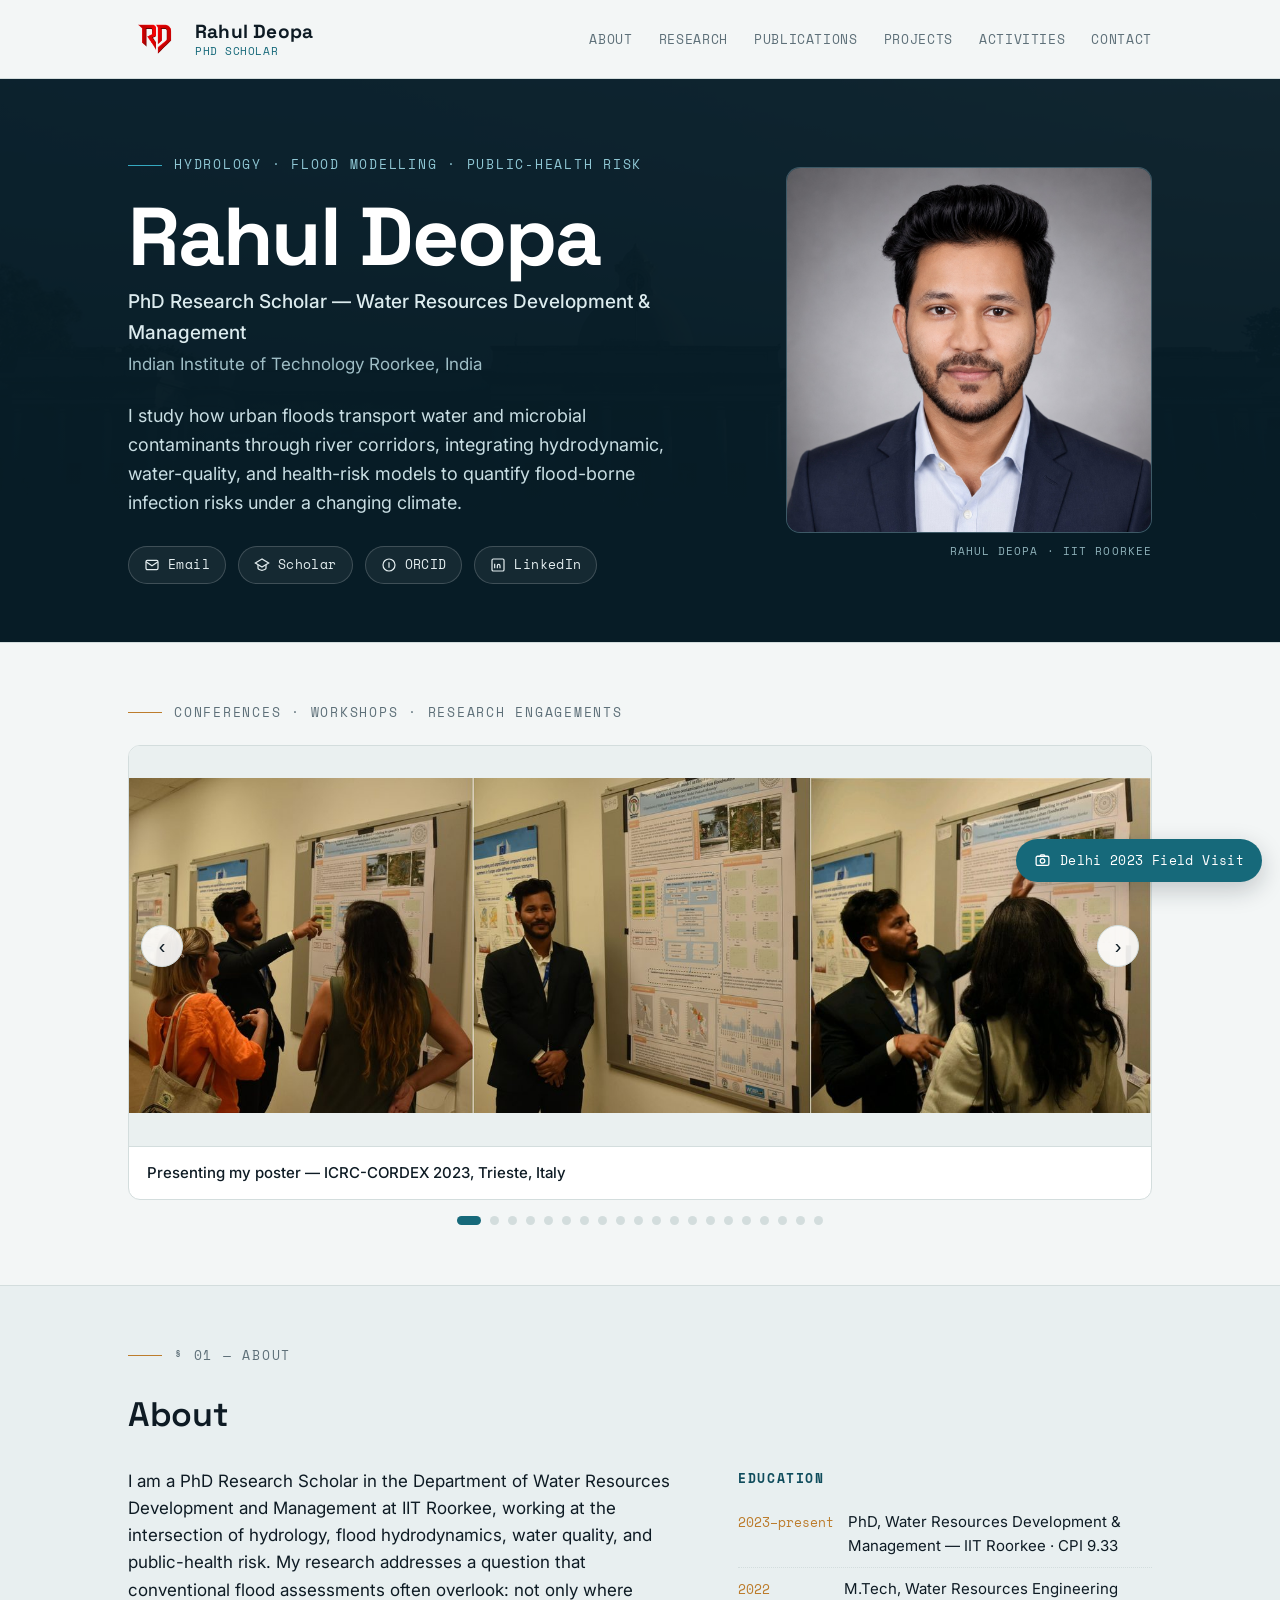
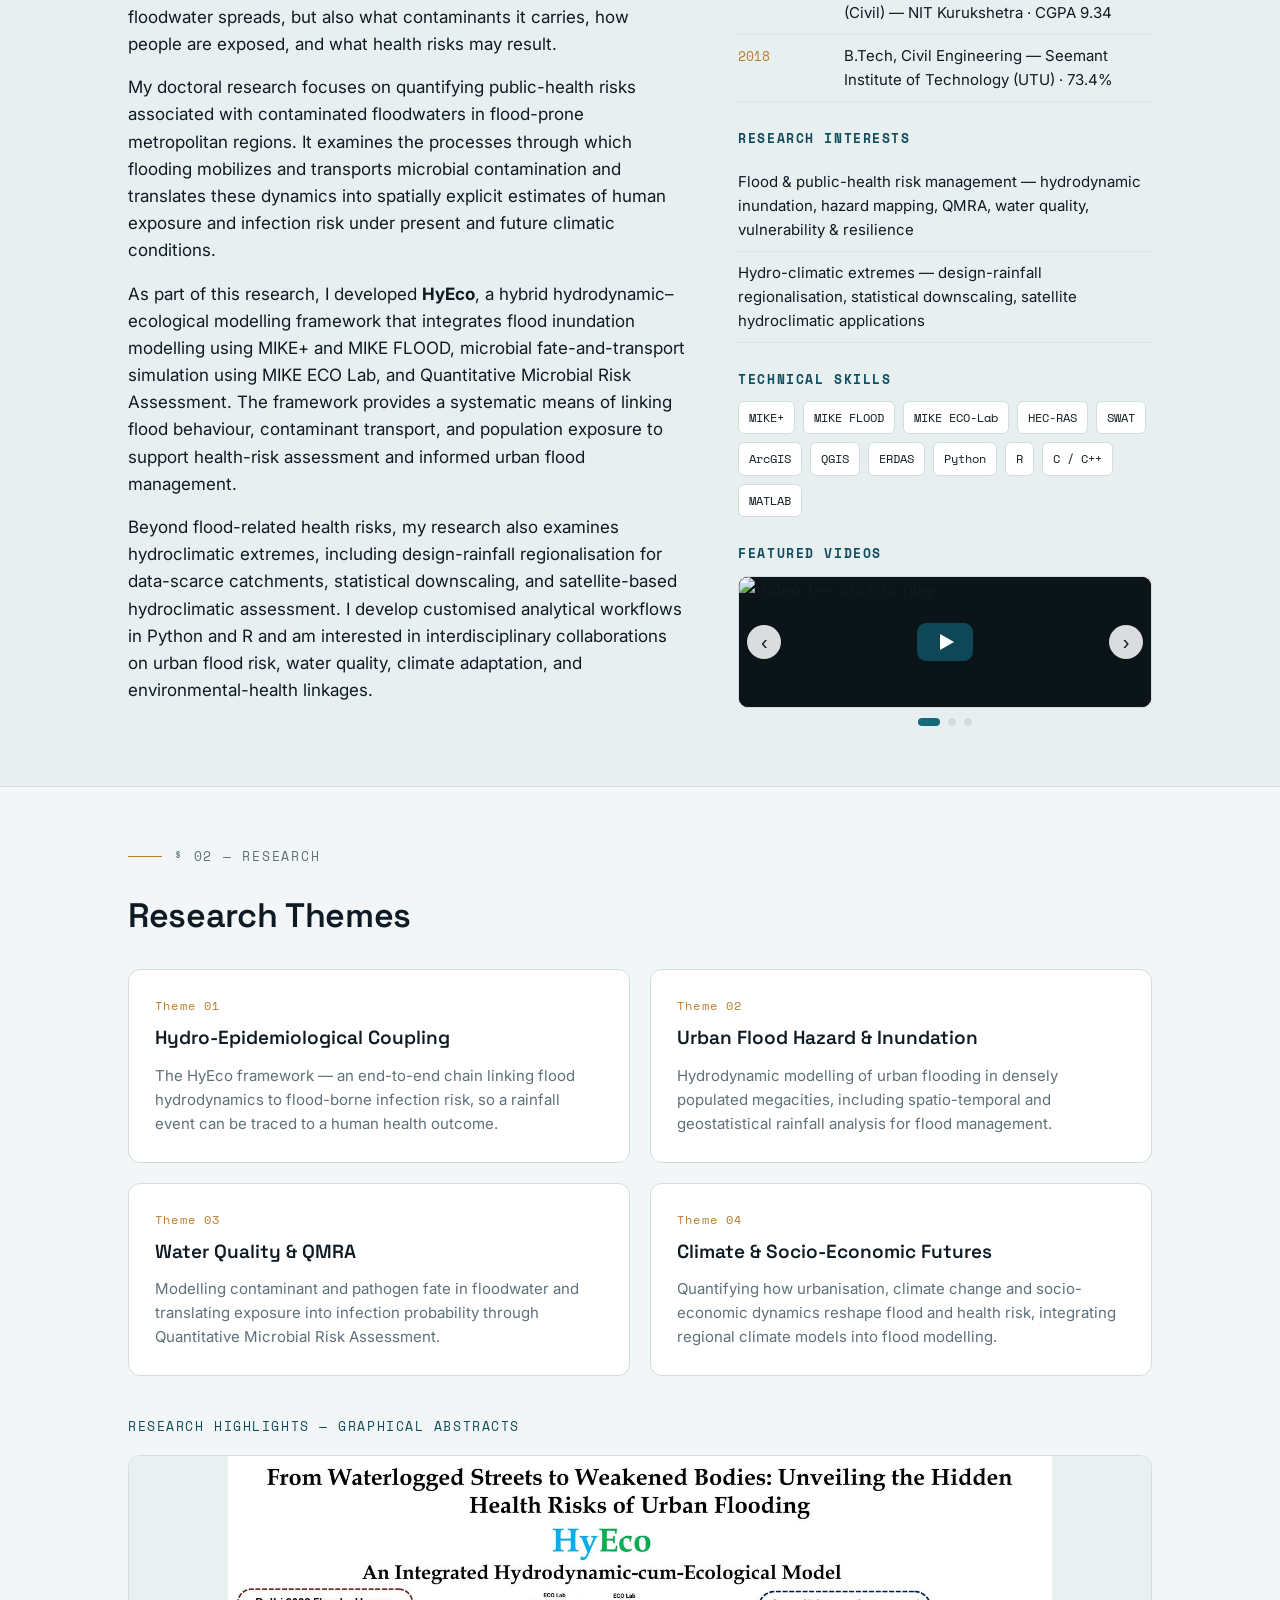
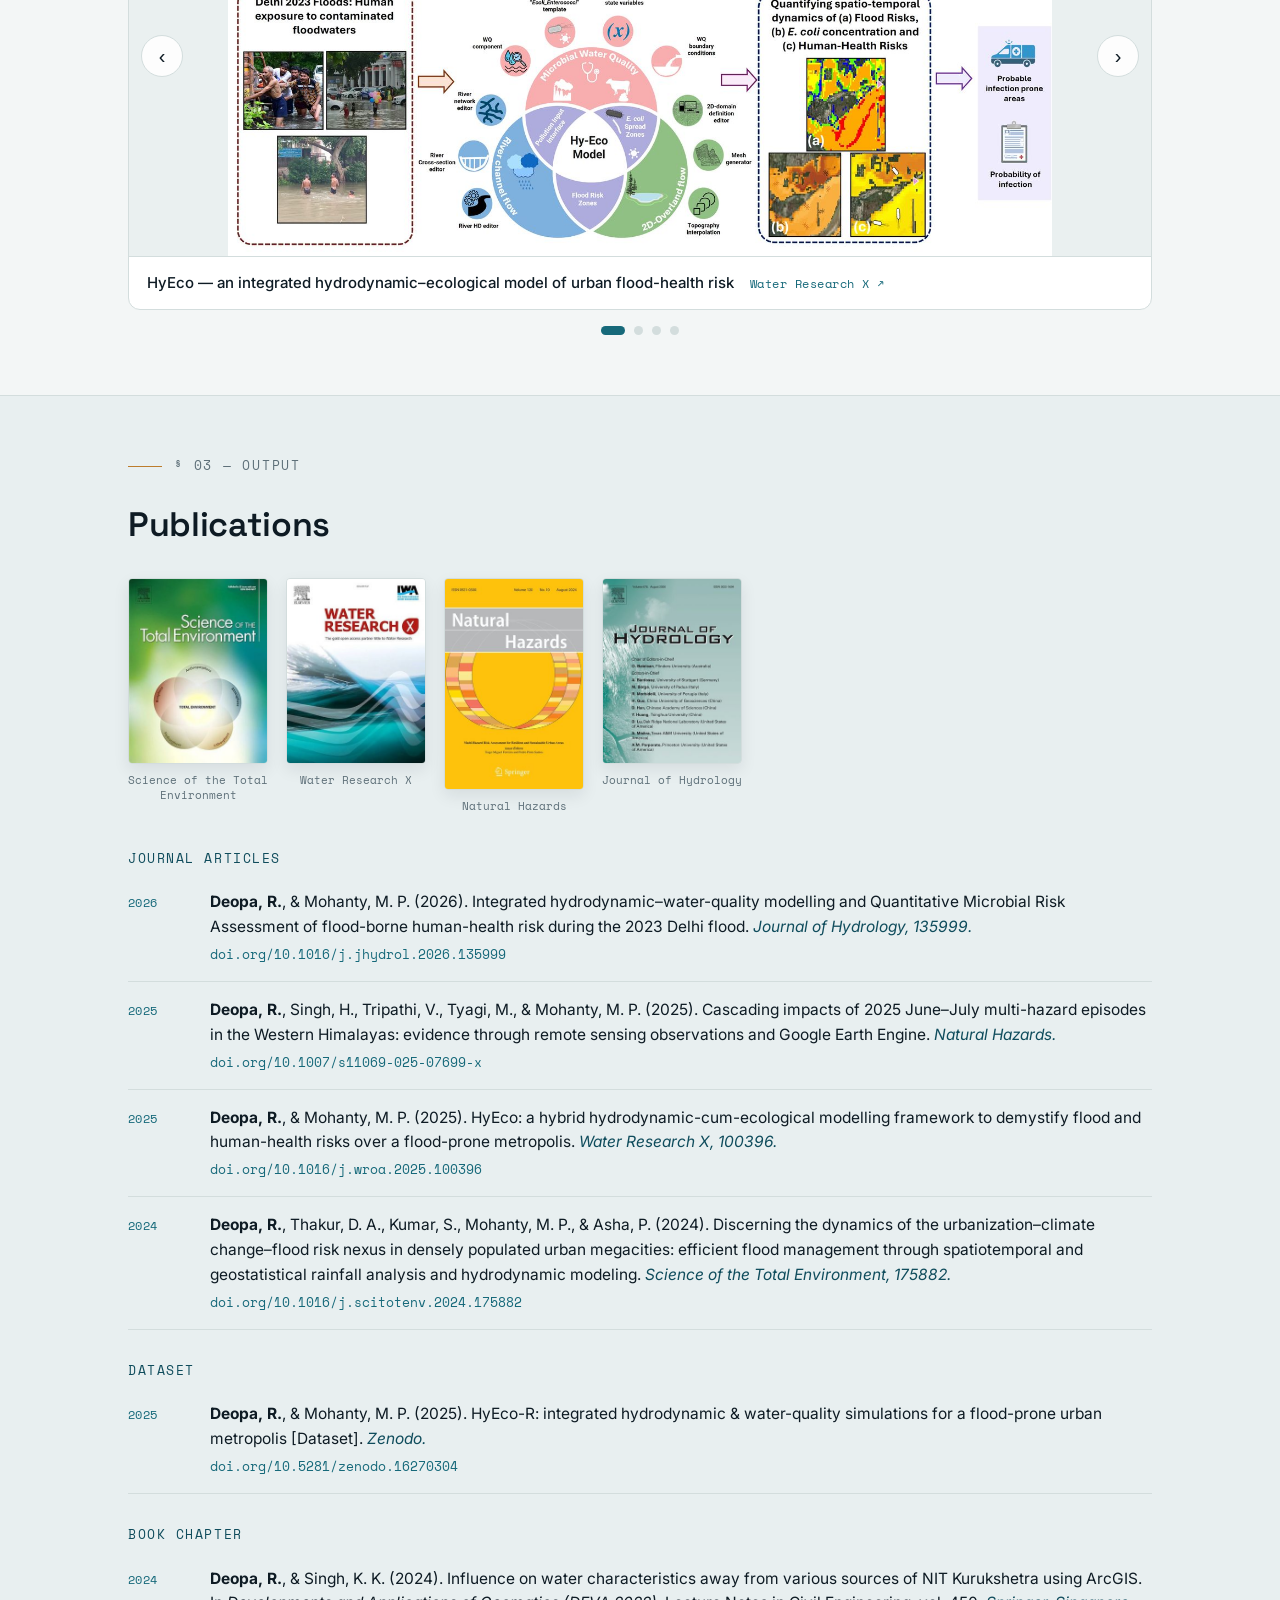
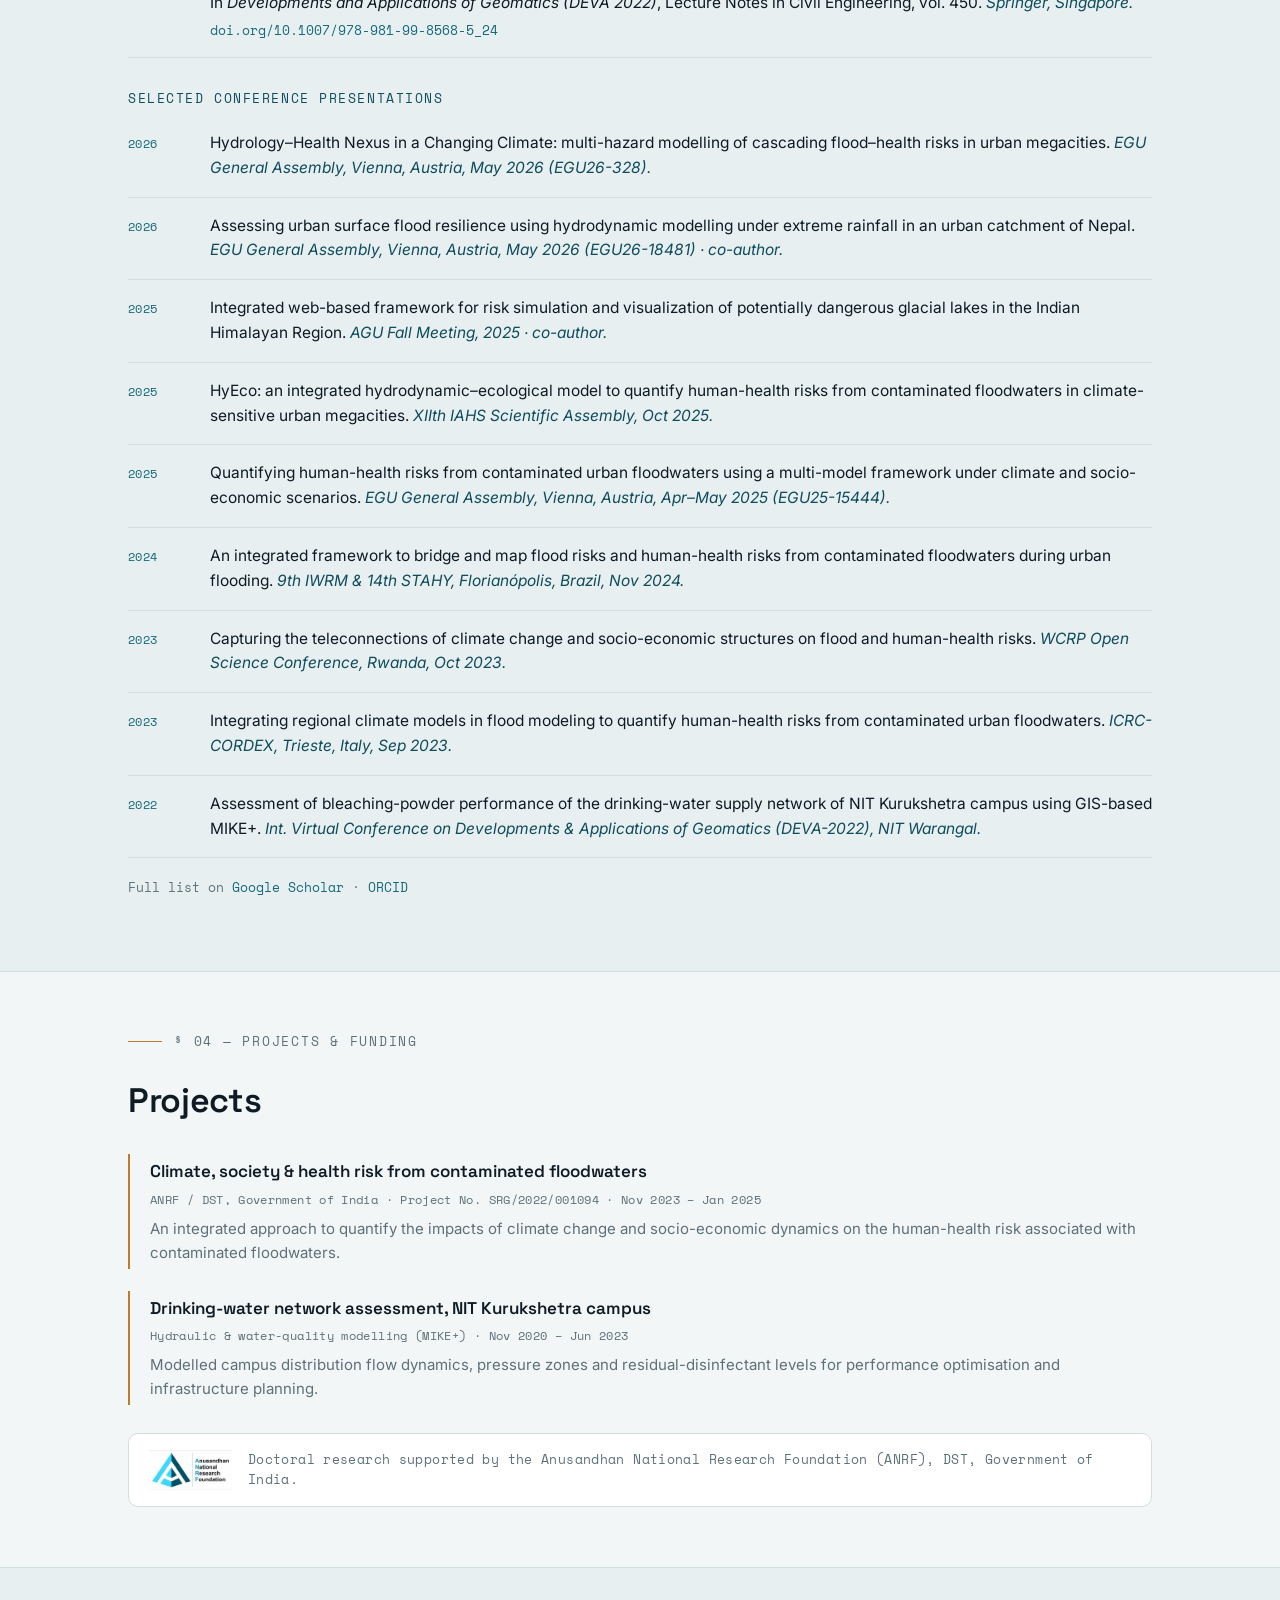
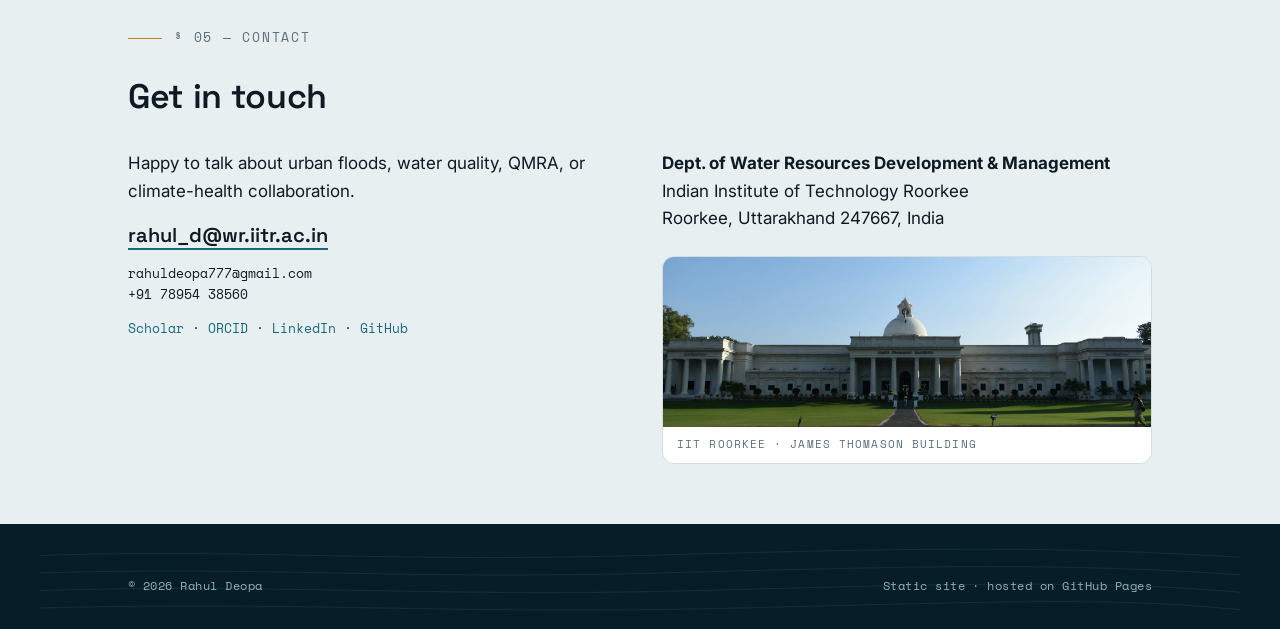
==== index.html @ f389e131 "Add files via upload" ====
<!DOCTYPE html>
<html lang="en">
<head>
<meta charset="UTF-8">
<meta name="viewport" content="width=device-width, initial-scale=1.0">
<title>Rahul Deopa — Hydrology &amp; Flood-Health Risk</title>
<meta name="description" content="Rahul Deopa — PhD Research Scholar, IIT Roorkee. Hydrodynamic flood modelling, water quality and public-health risk assessment for urban flood-prone regions.">
<link rel="icon" type="image/png" href="assets/logo.png">

<!-- ============================================================
   RAHUL DEOPA — personal academic website  (single page)
   To go live, free:  create a GitHub repo named  <username>.github.io
   upload this index.html + the /assets folder, wait ~1 min.
   Profile links (Scholar / ORCID / LinkedIn / GitHub) are filled in.
   ============================================================ -->

<link rel="preconnect" href="https://fonts.googleapis.com">
<link rel="preconnect" href="https://fonts.gstatic.com" crossorigin>
<link href="https://fonts.googleapis.com/css2?family=Space+Grotesk:wght@400;500;600;700&family=Inter:wght@400;500;600&family=Space+Mono:wght@400;700&display=swap" rel="stylesheet">

<link rel="stylesheet" href="styles.css">
<style>
  /* self-contained Featured Videos slider (no external file changes) */
  .vstage{position:relative;border:1px solid var(--line);border-radius:10px;overflow:hidden;background:#0b1418;}
  .vslide{display:none;} .vslide.active{display:block;}
  .vthumb{position:relative;display:block;width:100%;aspect-ratio:16/9;cursor:pointer;background:#0b1418;}
  .vthumb img{width:100%;height:100%;object-fit:cover;display:block;transition:transform .3s,opacity .3s;}
  .vthumb:hover img{transform:scale(1.04);opacity:.85;}
  .vplay{position:absolute;top:50%;left:50%;transform:translate(-50%,-50%);width:56px;height:38px;border-radius:9px;
    background:rgba(15,76,92,.92);display:flex;align-items:center;justify-content:center;pointer-events:none;transition:background .2s,transform .2s;}
  .vthumb:hover .vplay{background:var(--teal);transform:translate(-50%,-50%) scale(1.06);}
  .vplay::before{content:"";border-style:solid;border-width:8px 0 8px 14px;border-color:transparent transparent transparent #fff;margin-left:3px;}
  .vthumb iframe{position:absolute;inset:0;width:100%;height:100%;border:0;}
  .vnav{position:absolute;top:50%;transform:translateY(-50%);z-index:3;width:34px;height:34px;border-radius:50%;border:none;
    background:rgba(255,255,255,.85);color:var(--ink);font-size:20px;line-height:1;cursor:pointer;display:flex;align-items:center;justify-content:center;transition:background .2s;}
  .vnav:hover{background:#fff;}
  .vprev{left:8px;} .vnext{right:8px;}
  .vdots{display:flex;justify-content:center;gap:8px;margin-top:10px;}
  .vdots button{width:8px;height:8px;border-radius:50%;border:none;padding:0;cursor:pointer;background:var(--line);transition:background .2s,width .2s;}
  .vdots button.active{background:var(--teal);width:22px;border-radius:4px;}
  @media(min-width:821px){
    .about-side .video-block .vslider{flex:1 1 auto;display:flex;flex-direction:column;min-height:150px;}
    .about-side .video-block .vstage{flex:1 1 auto;}
    .about-side .video-block .vslide.active{height:100%;}
    .about-side .video-block .vthumb{height:100%;aspect-ratio:auto;}
  }
</style>
</head>
<body>
<a class="skip" href="#about">Skip to content</a>

<header>
  <nav class="nav">
    <a class="brand" href="index.html"><img src="assets/logo.png" alt="RD logo"><span class="brand-txt"><b>Rahul Deopa</b><em>PhD Scholar</em></span></a>
    <ul class="menu" id="menu">
      <li><a href="#about">About</a></li>
      <li><a href="#research">Research</a></li>
      <li><a href="#publications">Publications</a></li>
      <li><a href="#projects">Projects</a></li>
      <li><a href="activities.html">Activities</a></li>
      <li><a href="#contact">Contact</a></li>
    </ul>
    <button class="burger" id="burger" aria-label="Toggle menu" aria-expanded="false">MENU</button>
  </nav>
</header>

<!-- HERO -->
<div class="hero">
  <div class="hero-bg" aria-hidden="true"></div>
  <div class="wrap">
    <div class="hero-grid">
      <div>
        <p class="eyebrow">Hydrology · Flood Modelling · Public-Health Risk</p>
        <h1>Rahul Deopa</h1>
        <p class="role">PhD Research Scholar — Water Resources Development &amp; Management</p>
        <p class="affil">Indian Institute of Technology Roorkee, India</p>
        <p class="lede">I study how urban floods transport water and microbial contaminants through river corridors, integrating hydrodynamic, water-quality, and health-risk models to quantify flood-borne infection risks under a changing climate.</p>
        <div class="icons">
          <a href="mailto:rahul_d@wr.iitr.ac.in">
            <svg viewBox="0 0 24 24" fill="none" stroke="currentColor" stroke-width="1.8"><rect x="3" y="5" width="18" height="14" rx="2"/><path d="m3 7 9 6 9-6"/></svg>Email</a>
          <a href="https://scholar.google.com/citations?hl=en&amp;user=qx3Ynx4AAAAJ&amp;view_op=list_works&amp;sortby=pubdate">
            <svg viewBox="0 0 24 24" fill="none" stroke="currentColor" stroke-width="1.8"><path d="M12 3 2 9l10 6 10-6-10-6Z"/><path d="M6 12v5c0 1 3 3 6 3s6-2 6-3v-5"/></svg>Scholar</a>
          <a href="https://orcid.org/0009-0009-0060-3227">
            <svg viewBox="0 0 24 24" fill="none" stroke="currentColor" stroke-width="1.8"><circle cx="12" cy="12" r="9"/><path d="M12 8v8M9 8h.01"/></svg>ORCID</a>
          <a href="https://www.linkedin.com/in/rahuldeopaiitr/">
            <svg viewBox="0 0 24 24" fill="none" stroke="currentColor" stroke-width="1.8"><rect x="3" y="3" width="18" height="18" rx="2"/><path d="M7 10v7M7 7v.01M11 17v-4a2 2 0 0 1 4 0v4M15 17v-4"/></svg>LinkedIn</a>
        </div>
      </div>
      <div class="portrait">
        <img class="photo" src="assets/headshot.jpg" alt="Rahul Deopa">
        <p class="cap">Rahul Deopa · IIT Roorkee</p>
      </div>
    </div>
  </div>
</div>

<!-- CONFERENCES & EVENTS BAND -->
<section id="events-band">
  <div class="wrap">
    <p class="eyebrow">Conferences · Workshops · Research Engagements</p>
    <div class="slider-wrap js-slider" data-shuffle="true">
      <div class="slider">
        <div class="slider-track">
          <div class="slide"><div class="stage"><img src="assets/conferences/conf-01.jpg" alt="RASTER 2023 — Satellite Technologies for Hydro-climatological Extremes, IIT Roorkee"></div><div class="cap"><span class="t">RASTER 2023 — Satellite Technologies for Hydro-climatological Extremes, IIT Roorkee</span></div></div>
          <div class="slide"><div class="stage"><img src="assets/conferences/conf-02.jpg" alt="RASTER 2023 — ISRO-sponsored capacity-building program, IIT Roorkee (Sep 2023)"></div><div class="cap"><span class="t">RASTER 2023 — ISRO-sponsored capacity-building program, IIT Roorkee (Sep 2023)</span></div></div>
          <div class="slide"><div class="stage"><img src="assets/conferences/conf-03.jpg" alt="ICRC-CORDEX 2023 — Abdus Salam ICTP, Trieste, Italy"></div><div class="cap"><span class="t">ICRC-CORDEX 2023 — Abdus Salam ICTP, Trieste, Italy</span></div></div>
          <div class="slide"><div class="stage"><img src="assets/conferences/conf-04.jpg" alt="Presenting my poster — ICRC-CORDEX 2023, Trieste, Italy"></div><div class="cap"><span class="t">Presenting my poster — ICRC-CORDEX 2023, Trieste, Italy</span></div></div>
          <div class="slide"><div class="stage"><img src="assets/conferences/conf-05.jpg" alt="Poster presentation — ICRC-CORDEX 2023, Trieste, Italy"></div><div class="cap"><span class="t">Poster presentation — ICRC-CORDEX 2023, Trieste, Italy</span></div></div>
          <div class="slide"><div class="stage"><img src="assets/conferences/conf-06.jpg" alt="Urban Flood Modelling in a Changing Climate — BITS Pilani, Hyderabad (2024)"></div><div class="cap"><span class="t">Urban Flood Modelling in a Changing Climate — BITS Pilani, Hyderabad (2024)</span></div></div>
          <div class="slide"><div class="stage"><img src="assets/conferences/conf-07.jpg" alt="Course cohort — Urban Flood Modelling in a Changing Climate, BITS Hyderabad (2024)"></div><div class="cap"><span class="t">Course cohort — Urban Flood Modelling in a Changing Climate, BITS Hyderabad (2024)</span></div></div>
          <div class="slide"><div class="stage"><img src="assets/conferences/conf-11.jpg" alt="Presenting my research — Urban Flood Modelling course, BITS Hyderabad (2024)"></div><div class="cap"><span class="t">Presenting my research — Urban Flood Modelling course, BITS Hyderabad (2024)</span></div></div>
          <div class="slide"><div class="stage"><img src="assets/conferences/conf-08.jpg" alt="Research discussion with Prof. Nigel Wright"></div><div class="cap"><span class="t">Research discussion with Prof. Nigel Wright</span></div></div>
          <div class="slide"><div class="stage"><img src="assets/conferences/conf-09.jpg" alt="Research discussion with Prof. Bruno Merz"></div><div class="cap"><span class="t">Research discussion with Prof. Bruno Merz</span></div></div>
          <div class="slide"><div class="stage"><img src="assets/conferences/conf-10.jpg" alt="Research discussion with Prof. Venkatesh Merwade"></div><div class="cap"><span class="t">Research discussion with Prof. Venkatesh Merwade</span></div></div>
          <div class="slide"><div class="stage"><img src="assets/conferences/conf-12.jpg" alt="Best Paper Award — Young Leaders Conclave 2024, NIDM, New Delhi"></div><div class="cap"><span class="t">Best Paper Award — Young Leaders Conclave 2024, NIDM, New Delhi</span></div></div>
          <div class="slide"><div class="stage"><img src="assets/conferences/conf-13.jpg" alt="Young Leaders Conclave 2024 — NIDM, New Delhi"></div><div class="cap"><span class="t">Young Leaders Conclave 2024 — NIDM, New Delhi</span></div></div>
          <div class="slide"><div class="stage"><img src="assets/conferences/conf-14.jpg" alt="Conducting the Flood Risk Analysis training for L&amp;T engineers, Chennai (2025)"></div><div class="cap"><span class="t">Conducting the Flood Risk Analysis training for L&amp;T engineers, Chennai (2025)</span></div></div>
          <div class="slide"><div class="stage"><img src="assets/conferences/conf-15.jpg" alt="Flood Risk Analysis training for L&amp;T engineers, Chennai (2025)"></div><div class="cap"><span class="t">Flood Risk Analysis training for L&amp;T engineers, Chennai (2025)</span></div></div>
          <div class="slide"><div class="stage"><img src="assets/conferences/conf-16.jpg" alt="IAHS 2025 — XIIth Scientific Assembly of the IAHS, IIT Roorkee"></div><div class="cap"><span class="t">IAHS 2025 — XIIth Scientific Assembly of the IAHS, IIT Roorkee</span></div></div>
          <div class="slide"><div class="stage"><img src="assets/conferences/conf-17.jpg" alt="Presenting HyEco at IAHS 2025 — IIT Roorkee"></div><div class="cap"><span class="t">Presenting HyEco at IAHS 2025 — IIT Roorkee</span></div></div>
          <div class="slide"><div class="stage"><img src="assets/conferences/conf-18.jpg" alt="International Conference on Future of Water Resources (ICFWR) 2024 — IIT Roorkee"></div><div class="cap"><span class="t">International Conference on Future of Water Resources (ICFWR) 2024 — IIT Roorkee</span></div></div>
          <div class="slide"><div class="stage"><img src="assets/conferences/conf-19.jpg" alt="Presenting at the EGU General Assembly 2026, Vienna, Austria"></div><div class="cap"><span class="t">Presenting at the EGU General Assembly 2026, Vienna, Austria</span></div></div>
          <div class="slide"><div class="stage"><img src="assets/conferences/conf-20.jpg" alt="EGU General Assembly 2026, Vienna, Austria"></div><div class="cap"><span class="t">EGU General Assembly 2026, Vienna, Austria</span></div></div>
        </div>
        <button class="slider-btn prev" type="button" aria-label="Previous">&lsaquo;</button>
        <button class="slider-btn next" type="button" aria-label="Next">&rsaquo;</button>
      </div>
      <div class="slider-dots"></div>
    </div>
  </div>
</section>

<!-- ABOUT -->
<section id="about">
  <div class="wrap">
    <p class="eyebrow">§ 01 — About</p>
    <h2>About</h2>
    <div class="about-grid">
      <div class="bio">
        <p>I am a PhD Research Scholar in the Department of Water Resources Development and Management at IIT Roorkee, working at the intersection of hydrology, flood hydrodynamics, water quality, and public-health risk. My research addresses a question that conventional flood assessments often overlook: not only where floodwater spreads, but also what contaminants it carries, how people are exposed, and what health risks may result.</p>
        <p>My doctoral research focuses on quantifying public-health risks associated with contaminated floodwaters in flood-prone metropolitan regions. It examines the processes through which flooding mobilizes and transports microbial contamination and translates these dynamics into spatially explicit estimates of human exposure and infection risk under present and future climatic conditions.</p>
        <p>As part of this research, I developed <b>HyEco</b>, a hybrid hydrodynamic–ecological modelling framework that integrates flood inundation modelling using MIKE+ and MIKE FLOOD, microbial fate-and-transport simulation using MIKE ECO Lab, and Quantitative Microbial Risk Assessment. The framework provides a systematic means of linking flood behaviour, contaminant transport, and population exposure to support health-risk assessment and informed urban flood management.</p>
        <p>Beyond flood-related health risks, my research also examines hydroclimatic extremes, including design-rainfall regionalisation for data-scarce catchments, statistical downscaling, and satellite-based hydroclimatic assessment. I develop customised analytical workflows in Python and R and am interested in interdisciplinary collaborations on urban flood risk, water quality, climate adaptation, and environmental-health linkages.</p>
      </div>
      <div class="about-side">
        <div class="cv-block">
          <h3>Education</h3>
          <div class="cv-item"><span class="yr">2023–present</span><span class="txt">PhD, Water Resources Development &amp; Management — IIT Roorkee · CPI 9.33</span></div>
          <div class="cv-item"><span class="yr">2022</span><span class="txt">M.Tech, Water Resources Engineering (Civil) — NIT Kurukshetra · CGPA 9.34</span></div>
          <div class="cv-item"><span class="yr">2018</span><span class="txt">B.Tech, Civil Engineering — Seemant Institute of Technology (UTU) · 73.4%</span></div>
        </div>
        <div class="cv-block">
          <h3>Research Interests</h3>
          <div class="cv-item"><span class="txt">Flood &amp; public-health risk management — hydrodynamic inundation, hazard mapping, QMRA, water quality, vulnerability &amp; resilience</span></div>
          <div class="cv-item"><span class="txt">Hydro-climatic extremes — design-rainfall regionalisation, statistical downscaling, satellite hydroclimatic applications</span></div>
        </div>
        <div class="cv-block">
          <h3>Technical Skills</h3>
          <div class="chips">
            <span class="chip">MIKE+</span><span class="chip">MIKE FLOOD</span><span class="chip">MIKE ECO-Lab</span>
            <span class="chip">HEC-RAS</span><span class="chip">SWAT</span>
            <span class="chip">ArcGIS</span><span class="chip">QGIS</span><span class="chip">ERDAS</span>
            <span class="chip">Python</span><span class="chip">R</span><span class="chip">C / C++</span><span class="chip">MATLAB</span>
          </div>
        </div>
        <div class="cv-block video-block">
          <h3>Featured Videos</h3>
          <div class="vslider" id="vslider">
            <div class="vstage">
              <div class="vslide active">
                <div class="vthumb" data-yt="cbdw5EonqSY" role="button" tabindex="0" aria-label="Play video 1">
                  <img src="https://img.youtube.com/vi/VHzYLvSYR7k/hqdefault.jpg" alt="Video 1 — click to play" loading="lazy">
                  <span class="vplay" aria-hidden="true"></span>
                </div>
              </div>
              <div class="vslide">
                <div class="vthumb" data-yt="VHzYLvSYR7k" role="button" tabindex="0" aria-label="Play video 2">
                  <img src="https://img.youtube.com/vi/rl81pl-aP-c/hqdefault.jpg" alt="Video 2 — click to play" loading="lazy">
                  <span class="vplay" aria-hidden="true"></span>
                </div>
              </div>
              <div class="vslide">
                <div class="vthumb" data-yt="VDSBDopjhhM" role="button" tabindex="0" aria-label="Play video 3">
                  <img src="https://img.youtube.com/vi/VDSBDopjhhM/hqdefault.jpg" alt="Video 3 — click to play" loading="lazy">
                  <span class="vplay" aria-hidden="true"></span>
                </div>
              </div>
              <button class="vnav vprev" type="button" aria-label="Previous video">&lsaquo;</button>
              <button class="vnav vnext" type="button" aria-label="Next video">&rsaquo;</button>
            </div>
            <div class="vdots"></div>
          </div>
        </div>
      </div>
    </div>
  </div>
</section>

<!-- RESEARCH -->
<section id="research">
  <div class="wrap">
    <p class="eyebrow">§ 02 — Research</p>
    <h2>Research Themes</h2>
    <div class="themes">
      <div class="theme"><div class="no">Theme 01</div><h3>Hydro-Epidemiological Coupling</h3><p>The HyEco framework — an end-to-end chain linking flood hydrodynamics to flood-borne infection risk, so a rainfall event can be traced to a human health outcome.</p></div>
      <div class="theme"><div class="no">Theme 02</div><h3>Urban Flood Hazard &amp; Inundation</h3><p>Hydrodynamic modelling of urban flooding in densely populated megacities, including spatio-temporal and geostatistical rainfall analysis for flood management.</p></div>
      <div class="theme"><div class="no">Theme 03</div><h3>Water Quality &amp; QMRA</h3><p>Modelling contaminant and pathogen fate in floodwater and translating exposure into infection probability through Quantitative Microbial Risk Assessment.</p></div>
      <div class="theme"><div class="no">Theme 04</div><h3>Climate &amp; Socio-Economic Futures</h3><p>Quantifying how urbanisation, climate change and socio-economic dynamics reshape flood and health risk, integrating regional climate models into flood modelling.</p></div>
    </div>

    <div class="highlights">
      <p class="subhead">Research Highlights — graphical abstracts</p>
      <div class="slider" id="slider" role="group" aria-roledescription="carousel" aria-label="Research highlights — graphical abstracts">
        <div class="slider-track" id="sliderTrack">
          <div class="slide">
            <a class="slide-inner" href="https://doi.org/10.1016/j.wroa.2025.100396" target="_blank" rel="noopener">
              <div class="stage"><img src="assets/abs_wrx.jpg" alt="HyEco graphical abstract — From Waterlogged Streets to Weakened Bodies"></div>
              <div class="cap"><span class="t">HyEco — an integrated hydrodynamic–ecological model of urban flood-health risk</span><span class="v">Water Research X ↗</span></div>
            </a>
          </div>
          <div class="slide">
            <a class="slide-inner" href="https://doi.org/10.1016/j.scitotenv.2024.175882" target="_blank" rel="noopener">
              <div class="stage"><img src="assets/abs_stoten.jpg" alt="Science of the Total Environment graphical abstract — urbanization and rainfall extremes escalating flood risk"></div>
              <div class="cap"><span class="t">How urbanisation and rainfall extremes escalate flood risk in Delhi</span><span class="v">Science of the Total Environment ↗</span></div>
            </a>
          </div>
          <div class="slide">
            <a class="slide-inner" href="https://doi.org/10.1007/s11069-025-07699-x" target="_blank" rel="noopener">
              <div class="stage"><img src="assets/abs_nh.jpg" alt="Natural Hazards graphical abstract — 2025 Western Himalaya multi-hazard episodes"></div>
              <div class="cap"><span class="t">Cascading 2025 multi-hazard episodes in the Western Himalayas</span><span class="v">Natural Hazards ↗</span></div>
            </a>
          </div>
          <div class="slide">
            <a class="slide-inner" href="https://doi.org/10.1016/j.jhydrol.2026.135999" target="_blank" rel="noopener">
              <div class="stage"><img src="assets/abs_joh.jpg" alt="Journal of Hydrology graphical abstract — hydrodynamic water-quality model with QMRA"></div>
              <div class="cap"><span class="t">Hydrodynamic–water-quality modelling &amp; QMRA of flood-borne health risk</span><span class="v">Journal of Hydrology ↗</span></div>
            </a>
          </div>
        </div>
        <button class="slider-btn prev" id="sliderPrev" aria-label="Previous highlight" type="button">‹</button>
        <button class="slider-btn next" id="sliderNext" aria-label="Next highlight" type="button">›</button>
      </div>
      <div class="slider-dots" id="sliderDots" role="tablist" aria-label="Choose highlight"></div>
    </div>
  </div>
</section>

<!-- PUBLICATIONS -->
<section id="publications">
  <div class="wrap">
    <p class="eyebrow">§ 03 — Output</p>
    <h2>Publications</h2>

    <div class="covers">
      <figure>
        <a href="https://doi.org/10.1016/j.scitotenv.2024.175882" target="_blank" rel="noopener" title="Open the paper in Science of the Total Environment">
          <img src="assets/cover_stoten.jpg" alt="Science of the Total Environment — open paper"></a>
        <figcaption>Science of the Total Environment</figcaption>
      </figure>
      <figure>
        <a href="https://doi.org/10.1016/j.wroa.2025.100396" target="_blank" rel="noopener" title="Open the HyEco paper in Water Research X">
          <img src="assets/cover_wrx.jpg" alt="Water Research X — open paper"></a>
        <figcaption>Water Research X</figcaption>
      </figure>
      <figure>
        <a href="https://doi.org/10.1007/s11069-025-07699-x" target="_blank" rel="noopener" title="Open the paper in Natural Hazards">
          <img src="assets/cover_nh.jpg" alt="Natural Hazards — open paper"></a>
        <figcaption>Natural Hazards</figcaption>
      </figure>
      <figure>
        <a href="https://doi.org/10.1016/j.jhydrol.2026.135999" target="_blank" rel="noopener" title="Open the paper in Journal of Hydrology">
          <img src="assets/cover_jhy.jpg" alt="Journal of Hydrology — open paper"></a>
        <figcaption>Journal of Hydrology</figcaption>
      </figure>
    </div>

    <p class="subhead">Journal Articles</p>
    <div class="pub">
      <div class="tag">2026</div>
      <div class="body">
        <b>Deopa, R.</b>, &amp; Mohanty, M. P. (2026). Integrated hydrodynamic–water-quality modelling and Quantitative Microbial Risk Assessment of flood-borne human-health risk during the 2023 Delhi flood.
        <span class="venue">Journal of Hydrology, 135999.</span>
        <div class="links"><a href="https://doi.org/10.1016/j.jhydrol.2026.135999">doi.org/10.1016/j.jhydrol.2026.135999</a></div>
      </div>
    </div>
    <div class="pub">
      <div class="tag">2025</div>
      <div class="body">
        <b>Deopa, R.</b>, Singh, H., Tripathi, V., Tyagi, M., &amp; Mohanty, M. P. (2025). Cascading impacts of 2025 June–July multi-hazard episodes in the Western Himalayas: evidence through remote sensing observations and Google Earth Engine.
        <span class="venue">Natural Hazards.</span>
        <div class="links"><a href="https://doi.org/10.1007/s11069-025-07699-x">doi.org/10.1007/s11069-025-07699-x</a></div>
      </div>
    </div>
    <div class="pub">
      <div class="tag">2025</div>
      <div class="body">
        <b>Deopa, R.</b>, &amp; Mohanty, M. P. (2025). HyEco: a hybrid hydrodynamic-cum-ecological modelling framework to demystify flood and human-health risks over a flood-prone metropolis.
        <span class="venue">Water Research X, 100396.</span>
        <div class="links"><a href="https://doi.org/10.1016/j.wroa.2025.100396">doi.org/10.1016/j.wroa.2025.100396</a></div>
      </div>
    </div>
    <div class="pub">
      <div class="tag">2024</div>
      <div class="body">
        <b>Deopa, R.</b>, Thakur, D. A., Kumar, S., Mohanty, M. P., &amp; Asha, P. (2024). Discerning the dynamics of the urbanization–climate change–flood risk nexus in densely populated urban megacities: efficient flood management through spatiotemporal and geostatistical rainfall analysis and hydrodynamic modeling.
        <span class="venue">Science of the Total Environment, 175882.</span>
        <div class="links"><a href="https://doi.org/10.1016/j.scitotenv.2024.175882">doi.org/10.1016/j.scitotenv.2024.175882</a></div>
      </div>
    </div>
    <p class="subhead">Dataset</p>
    <div class="pub">
      <div class="tag">2025</div>
      <div class="body">
        <b>Deopa, R.</b>, &amp; Mohanty, M. P. (2025). HyEco-R: integrated hydrodynamic &amp; water-quality simulations for a flood-prone urban metropolis [Dataset].
        <span class="venue">Zenodo.</span>
        <div class="links"><a href="https://doi.org/10.5281/zenodo.16270304">doi.org/10.5281/zenodo.16270304</a></div>
      </div>
    </div>

    <p class="subhead">Book Chapter</p>
    <div class="pub">
      <div class="tag">2024</div>
      <div class="body">
        <b>Deopa, R.</b>, &amp; Singh, K. K. (2024). Influence on water characteristics away from various sources of NIT Kurukshetra using ArcGIS. In <i>Developments and Applications of Geomatics (DEVA 2022)</i>, Lecture Notes in Civil Engineering, vol. 450.
        <span class="venue">Springer, Singapore.</span>
        <div class="links"><a href="https://doi.org/10.1007/978-981-99-8568-5_24">doi.org/10.1007/978-981-99-8568-5_24</a></div>
      </div>
    </div>

    <p class="subhead">Selected Conference Presentations</p>
    <div class="pub"><div class="tag">2026</div><div class="body">Hydrology–Health Nexus in a Changing Climate: multi-hazard modelling of cascading flood–health risks in urban megacities. <span class="venue">EGU General Assembly, Vienna, Austria, May 2026 (EGU26-328).</span></div></div>
    <div class="pub"><div class="tag">2026</div><div class="body">Assessing urban surface flood resilience using hydrodynamic modelling under extreme rainfall in an urban catchment of Nepal. <span class="venue">EGU General Assembly, Vienna, Austria, May 2026 (EGU26-18481) · co-author.</span></div></div>
    <div class="pub"><div class="tag">2025</div><div class="body">Integrated web-based framework for risk simulation and visualization of potentially dangerous glacial lakes in the Indian Himalayan Region. <span class="venue">AGU Fall Meeting, 2025 · co-author.</span></div></div>
    <div class="pub"><div class="tag">2025</div><div class="body">HyEco: an integrated hydrodynamic–ecological model to quantify human-health risks from contaminated floodwaters in climate-sensitive urban megacities. <span class="venue">XIIth IAHS Scientific Assembly, Oct 2025.</span></div></div>
    <div class="pub"><div class="tag">2025</div><div class="body">Quantifying human-health risks from contaminated urban floodwaters using a multi-model framework under climate and socio-economic scenarios. <span class="venue">EGU General Assembly, Vienna, Austria, Apr–May 2025 (EGU25-15444).</span></div></div>
    <div class="pub"><div class="tag">2024</div><div class="body">An integrated framework to bridge and map flood risks and human-health risks from contaminated floodwaters during urban flooding. <span class="venue">9th IWRM &amp; 14th STAHY, Florianópolis, Brazil, Nov 2024.</span></div></div>
    <div class="pub"><div class="tag">2023</div><div class="body">Capturing the teleconnections of climate change and socio-economic structures on flood and human-health risks. <span class="venue">WCRP Open Science Conference, Rwanda, Oct 2023.</span></div></div>
    <div class="pub"><div class="tag">2023</div><div class="body">Integrating regional climate models in flood modeling to quantify human-health risks from contaminated urban floodwaters. <span class="venue">ICRC-CORDEX, Trieste, Italy, Sep 2023.</span></div></div>

    <div class="pub"><div class="tag">2022</div><div class="body">Assessment of bleaching-powder performance of the drinking-water supply network of NIT Kurukshetra campus using GIS-based MIKE+. <span class="venue">Int. Virtual Conference on Developments &amp; Applications of Geomatics (DEVA-2022), NIT Warangal.</span></div></div>

    <p style="margin-top:20px;font-family:var(--mono);font-size:12.5px;color:var(--slate);">
      Full list on <a href="https://scholar.google.com/citations?hl=en&amp;user=qx3Ynx4AAAAJ&amp;view_op=list_works&amp;sortby=pubdate">Google Scholar</a> · <a href="https://orcid.org/0009-0009-0060-3227">ORCID</a>
    </p>
  </div>
</section>

<!-- PROJECTS -->
<section id="projects">
  <div class="wrap">
    <p class="eyebrow">§ 04 — Projects &amp; Funding</p>
    <h2>Projects</h2>

    <div class="proj">
      <h3>Climate, society &amp; health risk from contaminated floodwaters</h3>
      <p class="meta">ANRF / DST, Government of India · Project No. SRG/2022/001094 · Nov 2023 – Jan 2025</p>
      <p>An integrated approach to quantify the impacts of climate change and socio-economic dynamics on the human-health risk associated with contaminated floodwaters.</p>
    </div>
    <div class="proj">
      <h3>Drinking-water network assessment, NIT Kurukshetra campus</h3>
      <p class="meta">Hydraulic &amp; water-quality modelling (MIKE+) · Nov 2020 – Jun 2023</p>
      <p>Modelled campus distribution flow dynamics, pressure zones and residual-disinfectant levels for performance optimisation and infrastructure planning.</p>
    </div>

    <div class="fund">
      <img src="assets/anrf.jpg" alt="Anusandhan National Research Foundation">
      <span>Doctoral research supported by the Anusandhan National Research Foundation (ANRF), DST, Government of India.</span>
    </div>
  </div>
</section>

<!-- CONTACT -->
<section id="contact">
  <div class="wrap">
    <p class="eyebrow">§ 05 — Contact</p>
    <h2>Get in touch</h2>
    <div class="contact-grid">
      <div>
        <p>Happy to talk about urban floods, water quality, QMRA, or climate-health collaboration.</p>
        <a class="big" href="mailto:rahul_d@wr.iitr.ac.in">rahul_d@wr.iitr.ac.in</a>
        <p style="margin-top:12px;font-family:var(--mono);font-size:13px;">
          rahuldeopa777@gmail.com<br>+91 78954 38560
        </p>
        <p style="font-family:var(--mono);font-size:13px;">
          <a href="https://scholar.google.com/citations?hl=en&amp;user=qx3Ynx4AAAAJ&amp;view_op=list_works&amp;sortby=pubdate">Scholar</a> · <a href="https://orcid.org/0009-0009-0060-3227">ORCID</a> ·
          <a href="https://www.linkedin.com/in/rahuldeopaiitr/">LinkedIn</a> · <a href="https://github.com/rahuldeopaiitr">GitHub</a>
        </p>
      </div>
      <div>
        <p><b>Dept. of Water Resources Development &amp; Management</b><br>
        Indian Institute of Technology Roorkee<br>Roorkee, Uttarakhand 247667, India</p>
        <div class="place">
          <img src="assets/iitr.jpg" alt="IIT Roorkee, James Thomason Building">
          <div class="lbl">IIT Roorkee · James Thomason Building</div>
        </div>
      </div>
    </div>
  </div>
</section>

<button class="flood-fab" id="floodFab" type="button" aria-label="Open Delhi 2023 flood photo gallery">
  <svg viewBox="0 0 24 24" fill="none" stroke="currentColor" stroke-width="1.8"><rect x="3" y="6" width="18" height="13" rx="2"/><circle cx="12" cy="12.5" r="3.3"/><path d="M8.5 6l1.3-2h4.4l1.3 2"/></svg>
  Delhi 2023 Field Visit
</button>

<div class="lightbox" id="lightbox" role="dialog" aria-modal="true" aria-label="Delhi 2023 flood photo gallery">
  <button class="lb-close" id="lbClose" aria-label="Close gallery">&times;</button>
  <button class="lb-nav prev" id="lbPrev" aria-label="Previous photo">&lsaquo;</button>
  <img id="lbImg" src="" alt="Delhi 2023 flood field-visit photograph">
  <button class="lb-nav next" id="lbNext" aria-label="Next photo">&rsaquo;</button>
  <div class="lb-cap">Delhi 2023 floods · field visit · <span class="count" id="lbCount">1 / 20</span></div>
</div>

<footer>
  <div class="wrap">
    <span>© <span id="yr"></span> Rahul Deopa</span>
    <span>Static site · hosted on GitHub Pages</span>
  </div>
</footer>

<script>
(function(){
  var s=document.getElementById('vslider'); if(!s) return;
  var slides=s.querySelectorAll('.vslide'), dotsWrap=s.querySelector('.vdots'), N=slides.length, cur=0, dots=[];
  for(var d=0;d<N;d++){(function(d){
    var b=document.createElement('button'); b.type='button'; b.setAttribute('aria-label','Video '+(d+1));
    b.addEventListener('click',function(){go(d);}); dotsWrap.appendChild(b); dots.push(b);
  })(d);}
  function go(n){ cur=(n+N)%N; for(var k=0;k<N;k++){ slides[k].classList.toggle('active',k===cur); dots[k].classList.toggle('active',k===cur); } }
  s.querySelector('.vprev').addEventListener('click',function(){go(cur-1);});
  s.querySelector('.vnext').addEventListener('click',function(){go(cur+1);});
  s.querySelectorAll('.vthumb').forEach(function(t){
    function play(){ var id=t.getAttribute('data-yt'); if(!id) return;
      var i=document.createElement('iframe');
      i.src='https://www.youtube-nocookie.com/embed/'+id+'?autoplay=1&rel=0';
      i.title='YouTube video player';
      i.allow='accelerometer; autoplay; clipboard-write; encrypted-media; gyroscope; picture-in-picture; web-share';
      i.allowFullscreen=true;
      t.innerHTML=''; t.appendChild(i); t.style.cursor='default'; t.removeAttribute('role');
    }
    t.addEventListener('click',play);
    t.addEventListener('keydown',function(e){ if(e.key==='Enter'||e.key===' '){ e.preventDefault(); play(); } });
  });
  go(0);
})();
</script>
<script src="script.js"></script>
</body>
</html>
---- styles.css ----
:root{
    --paper:#F3F6F6; --panel:#EAF0F0; --ink:#0E1B24;
    --teal:#16697A; --teal-deep:#0F4C5C; --ochre:#BC7C2C;
    --slate:#5E7079; --line:#D3DDDD; --max:1080px;
    --display:'Space Grotesk',sans-serif; --body:'Inter',sans-serif; --mono:'Space Mono',monospace;
  }
  *{box-sizing:border-box;}
  html{scroll-behavior:smooth;}
  body{margin:0;background:var(--paper);color:var(--ink);font-family:var(--body);
    font-size:17px;line-height:1.6;-webkit-font-smoothing:antialiased;}
  a{color:var(--teal);text-decoration:none;}
  a:hover{color:var(--teal-deep);}
  img{max-width:100%;display:block;}
  .wrap{max-width:var(--max);margin:0 auto;padding:0 28px;}

  .skip{position:absolute;left:-999px;top:0;background:var(--ink);color:#fff;padding:10px 16px;z-index:200;}
  .skip:focus{left:12px;top:12px;}
  a:focus-visible,button:focus-visible{outline:3px solid var(--ochre);outline-offset:3px;border-radius:2px;}

  .eyebrow{font-family:var(--mono);font-size:12.5px;letter-spacing:.14em;text-transform:uppercase;
    color:var(--slate);display:flex;align-items:center;gap:12px;margin:0 0 22px;}
  .eyebrow::before{content:"";width:34px;height:1px;background:var(--ochre);}

  /* header */
  header{position:sticky;top:0;z-index:100;background:rgba(243,246,246,.88);
    backdrop-filter:blur(8px);border-bottom:1px solid var(--line);}
  .nav{display:flex;align-items:center;justify-content:space-between;max-width:var(--max);margin:0 auto;padding:12px 28px;}
  .brand{display:flex;align-items:center;gap:13px;color:var(--ink);text-decoration:none;}
  .backlink{display:inline-flex;align-items:center;gap:7px;font-family:var(--mono);font-size:13px;
    letter-spacing:.03em;color:var(--teal);margin-bottom:22px;}
  .backlink:hover{color:var(--teal-deep);}
  .brand img{width:54px;height:54px;object-fit:contain;}
  .brand-txt{display:flex;flex-direction:column;line-height:1.12;}
  .brand-txt b{font-family:var(--display);font-weight:700;font-size:19px;letter-spacing:.01em;}
  .brand-txt em{font-style:normal;font-family:var(--mono);font-size:11px;letter-spacing:.05em;
    text-transform:uppercase;color:var(--teal);margin-top:3px;}
  .menu{display:flex;gap:26px;list-style:none;margin:0;padding:0;}
  .menu a{font-family:var(--mono);font-size:13px;letter-spacing:.05em;color:var(--slate);text-transform:uppercase;}
  .menu a:hover{color:var(--ink);}
  .burger{display:none;background:none;border:1px solid var(--line);border-radius:6px;padding:8px 10px;cursor:pointer;font-family:var(--mono);font-size:13px;}

  /* hero */
  .hero{position:relative;padding:76px 0 58px;overflow:hidden;}
  .hero-bg{position:absolute;inset:0;z-index:0;background:url('assets/iitr.jpg') center/cover no-repeat;
    opacity:.10;filter:grayscale(.3);}
  .hero-bg::after{content:"";position:absolute;inset:0;
    background:linear-gradient(180deg,rgba(243,246,246,.55),var(--paper) 92%);}
  .hero .wrap{position:relative;z-index:1;}
  .hero-grid{display:grid;grid-template-columns:1.25fr .75fr;gap:48px;align-items:center;}
  .hero h1{font-family:var(--display);font-weight:700;font-size:clamp(48px,7.6vw,82px);
    line-height:0.98;letter-spacing:-.025em;margin:0 0 10px;}
  .hero .tagline{font-family:var(--display);font-weight:600;color:var(--teal);
    font-size:clamp(21px,3vw,32px);letter-spacing:-.01em;line-height:1.1;margin:0 0 18px;}
  .hero .role{font-size:19px;color:var(--teal-deep);font-weight:500;margin:0 0 3px;}
  .hero .affil{color:var(--slate);margin:0 0 24px;}
  .hero p.lede{font-size:18px;max-width:52ch;margin:0 0 28px;}
  .icons{display:flex;gap:12px;flex-wrap:wrap;}
  .icons a{display:inline-flex;align-items:center;gap:8px;font-family:var(--mono);font-size:12.5px;
    letter-spacing:.03em;border:1px solid var(--line);border-radius:999px;padding:8px 15px;color:var(--ink);
    background:rgba(255,255,255,.5);transition:border-color .2s,background .2s;}
  .icons a:hover{border-color:var(--teal);background:#fff;}
  .icons svg{width:16px;height:16px;}

  .portrait{position:relative;}
  .portrait .photo{width:100%;aspect-ratio:1/1;object-fit:cover;border-radius:14px;
    border:1px solid var(--line);background:var(--panel);}
  .portrait .cap{font-family:var(--mono);font-size:11px;letter-spacing:.1em;color:var(--slate);
    text-transform:uppercase;margin-top:10px;text-align:right;}
  .hydro{width:100%;height:70px;margin-top:4px;overflow:visible;}
  .hydro .grid{stroke:var(--line);stroke-width:1;}
  .hydro .flow{fill:none;stroke:var(--teal);stroke-width:2.5;stroke-dasharray:900;stroke-dashoffset:900;
    animation:draw 2.4s ease-out .3s forwards;}
  .hydro .dot{fill:var(--ochre);opacity:0;animation:blip 2.4s ease-out .3s forwards;}
  @keyframes draw{to{stroke-dashoffset:0;}}
  @keyframes blip{0%,80%{opacity:0;}100%{opacity:1;}}

  section{padding:60px 0;border-top:1px solid var(--line);}
  section h2{font-family:var(--display);font-weight:600;font-size:clamp(26px,3.4vw,34px);
    letter-spacing:-.01em;margin:0 0 26px;}

  /* about */
  .about-grid{display:grid;grid-template-columns:1.35fr 1fr;gap:52px;}
  .bio p{margin:0 0 16px;}
  .cv-block{margin-bottom:26px;}
  .cv-block h3{font-family:var(--mono);font-size:13px;letter-spacing:.12em;text-transform:uppercase;color:var(--teal-deep);margin:0 0 12px;}
  .cv-item{display:flex;gap:14px;padding:9px 0;border-bottom:1px dotted var(--line);}
  .cv-item .yr{font-family:var(--mono);font-size:13px;color:var(--ochre);min-width:92px;flex-shrink:0;padding-top:2px;}
  .cv-item .txt{font-size:15px;}
  .chips{display:flex;flex-wrap:wrap;gap:8px;}
  .chip{font-family:var(--mono);font-size:12px;background:#fff;border:1px solid var(--line);
    border-radius:6px;padding:6px 10px;color:var(--ink);}

  /* research themes */
  .themes{display:grid;grid-template-columns:repeat(2,1fr);gap:20px;}
  .theme{background:#fff;border:1px solid var(--line);border-radius:12px;padding:26px;transition:transform .2s,box-shadow .2s;}
  .theme:hover{transform:translateY(-3px);box-shadow:0 12px 30px rgba(14,27,36,.07);}
  .theme .no{font-family:var(--mono);font-size:12px;color:var(--ochre);letter-spacing:.1em;}
  .theme h3{font-family:var(--display);font-weight:600;font-size:19px;margin:8px 0 10px;}
  .theme p{font-size:15px;color:var(--slate);margin:0;}

  .highlights{margin-top:40px;}
  .highlights .subhead{font-family:var(--mono);font-size:13px;letter-spacing:.12em;text-transform:uppercase;color:var(--teal-deep);margin:0 0 18px;}

  .slider{position:relative;border:1px solid var(--line);border-radius:12px;overflow:hidden;background:#fff;}
  .slider-track{display:flex;transition:transform .6s cubic-bezier(.4,0,.2,1);}
  .slide{min-width:100%;}
  .slide-inner{display:block;color:inherit;text-decoration:none;}
  .slide .stage{height:clamp(220px,40vw,400px);background:var(--panel);display:flex;align-items:center;justify-content:center;overflow:hidden;}
  .slide .stage img{max-width:100%;max-height:100%;width:auto;object-fit:contain;display:block;}
  .slide .cap{padding:14px 18px;display:flex;justify-content:space-between;gap:16px;align-items:baseline;flex-wrap:wrap;border-top:1px solid var(--line);}
  .slide .cap .t{font-size:15px;font-weight:500;color:var(--ink);}
  .slide .cap .v{font-family:var(--mono);font-size:11.5px;color:var(--teal);letter-spacing:.04em;white-space:nowrap;}
  .slide.soon .cap .v{color:var(--slate);}

  .slider-btn{position:absolute;top:clamp(110px,20vw,200px);transform:translateY(-50%);
    width:42px;height:42px;border-radius:50%;border:1px solid var(--line);background:rgba(255,255,255,.9);
    color:var(--ink);font-size:20px;line-height:1;cursor:pointer;display:flex;align-items:center;justify-content:center;
    z-index:3;transition:background .2s,border-color .2s;}
  .slider-btn:hover{background:#fff;border-color:var(--teal);color:var(--teal);}
  .slider-btn.prev{left:12px;}
  .slider-btn.next{right:12px;}
  .slider-dots{display:flex;justify-content:center;gap:9px;margin-top:16px;}
  .slider-dots button{width:9px;height:9px;border-radius:50%;border:none;padding:0;cursor:pointer;
    background:var(--line);transition:background .2s,width .2s;}
  .slider-dots button.active{background:var(--teal);width:24px;border-radius:5px;}
  @media(prefers-reduced-motion:reduce){.slider-track{transition:none;}}

  /* published-in cover strip */
  .covers{display:flex;gap:18px;flex-wrap:wrap;align-items:flex-start;margin:0 0 34px;}
  .covers figure{margin:0;width:140px;}
  .covers a{display:block;border-radius:4px;transition:transform .18s ease;}
  .covers a:hover{transform:translateY(-4px);}
  .covers img{width:100%;border:1px solid var(--line);border-radius:4px;box-shadow:0 6px 16px rgba(14,27,36,.08);transition:box-shadow .18s ease,border-color .18s ease;}
  .covers a:hover img{box-shadow:0 12px 26px rgba(14,27,36,.16);border-color:var(--teal);}
  .covers figcaption{font-family:var(--mono);font-size:11px;color:var(--slate);margin-top:9px;text-align:center;line-height:1.35;}
  .covers .soon{opacity:.72;}

  .subhead{font-family:var(--mono);font-size:13px;letter-spacing:.12em;text-transform:uppercase;
    color:var(--teal-deep);margin:30px 0 6px;}
  .pub{display:grid;grid-template-columns:64px 1fr;gap:18px;padding:16px 0;border-bottom:1px solid var(--line);}
  .pub .tag{font-family:var(--mono);font-size:12px;color:var(--teal);letter-spacing:.03em;padding-top:3px;}
  .pub .body{font-size:15.5px;}
  .pub .venue{color:var(--teal-deep);font-style:italic;}
  .pub .links{margin-top:5px;font-family:var(--mono);font-size:12.5px;}

  /* projects */
  .proj{border-left:2px solid var(--ochre);padding:4px 0 4px 20px;margin-bottom:22px;}
  .proj h3{font-family:var(--display);font-weight:600;font-size:17px;margin:0 0 4px;}
  .proj .meta{font-family:var(--mono);font-size:12px;color:var(--slate);margin:0 0 8px;letter-spacing:.03em;}
  .proj p{margin:0;font-size:15px;color:var(--slate);}
  .fund{display:flex;align-items:center;gap:16px;margin-top:28px;padding:16px 20px;background:#fff;border:1px solid var(--line);border-radius:10px;}
  .fund img{height:40px;width:auto;}
  .fund span{font-family:var(--mono);font-size:12.5px;color:var(--slate);letter-spacing:.03em;}

  /* contact */
  .contact-grid{display:grid;grid-template-columns:1fr 1fr;gap:44px;align-items:start;}
  .contact-grid p{margin:0 0 14px;}
  .contact-grid a.big{font-family:var(--display);font-weight:600;font-size:20px;color:var(--ink);border-bottom:2px solid var(--teal);}
  .contact-grid a.big:hover{color:var(--teal);}
  .place{margin-top:24px;border-radius:12px;overflow:hidden;border:1px solid var(--line);}
  .place img{width:100%;height:170px;object-fit:cover;filter:grayscale(.15);}
  .place .lbl{font-family:var(--mono);font-size:11px;letter-spacing:.1em;text-transform:uppercase;
    color:var(--slate);padding:9px 14px;background:#fff;}

  footer{border-top:1px solid var(--line);padding:32px 0;}
  footer .wrap{display:flex;justify-content:space-between;flex-wrap:wrap;gap:14px;
    font-family:var(--mono);font-size:12px;color:var(--slate);letter-spacing:.04em;}

  @media(max-width:820px){
    .menu{display:none;}
    .menu.open{display:flex;flex-direction:column;position:absolute;top:100%;right:0;left:0;
      background:var(--paper);border-bottom:1px solid var(--line);padding:18px 28px;gap:16px;}
    .burger{display:block;}
    .hero-grid,.about-grid,.contact-grid{grid-template-columns:1fr;gap:34px;}
    .portrait{max-width:320px;}
    .themes{grid-template-columns:1fr;}
  }
  @media(prefers-reduced-motion:reduce){
    html{scroll-behavior:auto;}
    .hydro .flow{animation:none;stroke-dashoffset:0;}
    .hydro .dot{animation:none;opacity:1;}
    .theme{transition:none;}
  }

  /* ---- Delhi 2023 flood gallery: card, floating tab, lightbox ---- */
  .flood-card{display:flex;gap:18px;align-items:center;background:#fff;border:1px solid var(--line);border-radius:12px;padding:14px;margin-top:26px;cursor:pointer;text-align:left;width:100%;transition:transform .2s,box-shadow .2s;font-family:inherit;}
  .flood-card:hover{transform:translateY(-3px);box-shadow:0 14px 34px rgba(14,27,36,.10);border-color:var(--teal);}
  .flood-card>img{width:104px;height:104px;object-fit:cover;border-radius:8px;flex-shrink:0;}
  .flood-card .fc-txt h3{font-family:var(--display);font-weight:600;font-size:18px;margin:0 0 5px;color:var(--ink);}
  .flood-card .fc-txt p{margin:0;color:var(--slate);font-size:14px;line-height:1.5;}
  .flood-card .fc-txt .go{display:inline-block;margin-top:9px;font-family:var(--mono);font-size:12px;color:var(--teal);letter-spacing:.03em;}
  .flood-fab{position:fixed;right:18px;bottom:18px;z-index:90;display:inline-flex;align-items:center;gap:9px;background:var(--teal);color:#fff;border:none;border-radius:999px;padding:12px 18px;cursor:pointer;font-family:var(--mono);font-size:12.5px;letter-spacing:.03em;box-shadow:0 8px 24px rgba(14,27,36,.22);transition:background .2s,transform .2s;}
  .flood-fab:hover{background:var(--teal-deep);transform:translateY(-2px);}
  .flood-fab svg{width:17px;height:17px;}
  .lightbox{position:fixed;inset:0;z-index:200;background:rgba(8,15,20,.93);display:none;align-items:center;justify-content:center;}
  .lightbox.open{display:flex;}
  .lightbox>img{max-width:92vw;max-height:82vh;object-fit:contain;border-radius:4px;box-shadow:0 10px 40px rgba(0,0,0,.5);}
  .lb-close{position:absolute;top:14px;right:20px;background:none;border:none;color:#fff;font-size:36px;line-height:1;cursor:pointer;opacity:.85;}
  .lb-close:hover{opacity:1;}
  .lb-nav{position:absolute;top:50%;transform:translateY(-50%);background:rgba(255,255,255,.12);border:none;color:#fff;width:52px;height:52px;border-radius:50%;font-size:26px;cursor:pointer;display:flex;align-items:center;justify-content:center;transition:background .2s;}
  .lb-nav:hover{background:rgba(255,255,255,.26);}
  .lb-nav.prev{left:16px;}
  .lb-nav.next{right:16px;}
  .lb-cap{position:absolute;bottom:18px;left:0;right:0;text-align:center;color:#fff;font-family:var(--mono);font-size:12.5px;letter-spacing:.04em;opacity:.92;}
  .lb-cap .count{color:var(--ochre);}
  @media(max-width:640px){.lb-nav{width:42px;height:42px;font-size:22px;}.flood-fab{padding:10px 14px;font-size:11.5px;}.flood-card{flex-direction:column;text-align:center;}.flood-card>img{width:100%;height:150px;}}

  /* photo-slider wrapper + caption tweaks */
  .slider-wrap{margin-top:4px;}
  #events-band .slider .cap .t{font-weight:500;}
  .slider .cap{justify-content:flex-start;}


  /* ===== Background depth: section tints + footer wave (contour lines removed) ===== */
  section:nth-of-type(even){background:rgba(22,105,122,0.05);}
  footer{position:relative;padding-top:46px;}
  footer::before{content:"";position:absolute;top:0;left:0;right:0;height:30px;pointer-events:none;
    background-image:url("data:image/svg+xml,%3Csvg%20xmlns%3D%27http%3A//www.w3.org/2000/svg%27%20width%3D%271200%27%20height%3D%2734%27%20viewBox%3D%270%200%201200%2034%27%3E%3Cpath%20d%3D%27M0%2C16%20C200%2C4%20400%2C28%20600%2C16%20S1000%2C4%201200%2C16%20L1200%2C34%20L0%2C34%20Z%27%20fill%3D%27%2316697A%27%20fill-opacity%3D%270.12%27/%3E%3Cpath%20d%3D%27M0%2C22%20C200%2C10%20400%2C34%20600%2C22%20S1000%2C10%201200%2C22%20L1200%2C34%20L0%2C34%20Z%27%20fill%3D%27%230F4C5C%27%20fill-opacity%3D%270.09%27/%3E%3C/svg%3E");background-size:1200px 30px;background-repeat:repeat-x;background-position:top;}

  /* click-to-play YouTube facade */
  .yt-facade{position:relative;aspect-ratio:16/9;border-radius:10px;overflow:hidden;cursor:pointer;border:1px solid var(--line);background:#0b1418;}
  .yt-facade img{width:100%;height:100%;object-fit:cover;display:block;transition:transform .3s,opacity .3s;}
  .yt-facade:hover img{transform:scale(1.04);opacity:.85;}
  .yt-play{position:absolute;top:50%;left:50%;transform:translate(-50%,-50%);width:58px;height:40px;border-radius:9px;
    background:rgba(15,76,92,.92);display:flex;align-items:center;justify-content:center;pointer-events:none;transition:background .2s,transform .2s;}
  .yt-facade:hover .yt-play{background:var(--teal);transform:translate(-50%,-50%) scale(1.06);}
  .yt-play::before{content:"";border-style:solid;border-width:9px 0 9px 15px;border-color:transparent transparent transparent #fff;margin-left:3px;}
  .yt-facade iframe{position:absolute;inset:0;width:100%;height:100%;border:0;}

  /* --- Featured video slider --- */
  .video-slider .yt-facade{width:100%;height:100%;aspect-ratio:auto;border:0;border-radius:0;background:#0b1418;}
  .video-slider .slide{aspect-ratio:16/9;}
  .video-slider .slider-btn{top:50%;}
  .video-slider .slider-dots{margin-top:12px;}
  /* video slider fills the leftover right-column space so both About columns end together (desktop) */
  @media(min-width:821px){
    .about-side{display:flex;flex-direction:column;}
    .about-side .video-block{flex:1 1 auto;display:flex;flex-direction:column;margin-bottom:0;min-height:172px;}
    .about-side .video-block .video-slider{flex:1 1 auto;display:flex;flex-direction:column;min-height:150px;}
    .about-side .video-block .video-slider .slider{flex:1 1 auto;}
    .about-side .video-block .video-slider .slider-track{height:100%;}
    .about-side .video-block .video-slider .slide{height:100%;aspect-ratio:auto;}
  }


  /* =====================================================================
     THEME OVERRIDE — dark "flood" palette for HERO + FOOTER only.
     Appended last so it overrides the rules above. Colours only:
     no layout, content, or orientation is changed. Remove this whole
     block to revert to the original light hero/footer.
     ===================================================================== */
  :root{
    --abyss:#071E29; --deep:#0C3040; --tide-2:#12718A; --shallow:#35A9C0;
  }

  /* ---- HERO (dark) ---- */
  .hero{ background:var(--abyss); }
  .hero-bg{ opacity:.16; filter:grayscale(.25) brightness(.65); }
  .hero-bg::after{ background:linear-gradient(180deg, rgba(7,30,41,.55), var(--abyss) 92%); }
  .hero .eyebrow{ color:#8FC7D4; }
  .hero .eyebrow::before{ background:var(--shallow); }
  .hero h1{ color:#ffffff; }
  .hero .tagline{ color:#8FE0EC; }
  .hero .role{ color:#DCEBEE; }
  .hero .affil{ color:#9FBEC6; }
  .hero p.lede{ color:#C9DEE3; }
  .hero .icons a{ color:#E4EEF0; background:rgba(255,255,255,.06); border-color:rgba(255,255,255,.18); }
  .hero .icons a:hover{ color:#ffffff; background:rgba(53,169,192,.16); border-color:var(--shallow); }
  .hero .portrait .photo{ border-color:rgba(255,255,255,.20); background:var(--deep); }
  .hero .portrait .cap{ color:#8FB2BA; }
  .hero .hydro .grid{ stroke:rgba(255,255,255,.14); }
  .hero .hydro .flow{ stroke:var(--shallow); }
  .hero .hydro .dot{ fill:#DCEBEE; }

  /* ---- FOOTER (dark, contour-wave design) ---- */
  footer{ position:relative; overflow:hidden; background:var(--abyss); border-top:none; padding:52px 0 34px; }
  footer .wrap{ position:relative; z-index:1; color:#8FB2BA; }
  footer .wrap span{ color:#8FB2BA; }
  footer a{ color:#C6DBE0; }
  footer a:hover{ color:var(--shallow); }
  footer::before{
    content:""; position:absolute; inset:0; top:0; height:100%; z-index:0; opacity:.55;
    pointer-events:none;
    background-image:url("data:image/svg+xml,%3Csvg%20xmlns%3D%27http%3A%2F%2Fwww.w3.org%2F2000%2Fsvg%27%20width%3D%271200%27%20height%3D%27300%27%20viewBox%3D%270%200%201200%20300%27%20preserveAspectRatio%3D%27none%27%3E%3Cg%20fill%3D%27none%27%20stroke%3D%27%2335A9C0%27%20stroke-width%3D%271%27%20stroke-opacity%3D%270.38%27%3E%3Cpath%20d%3D%27M0%2090%20C200%2070%20340%20110%20600%2090%20S1000%2060%201200%2095%27%2F%3E%3Cpath%20d%3D%27M0%20140%20C220%20120%20360%20160%20620%20140%20S1020%20110%201200%20145%27%2F%3E%3Cpath%20d%3D%27M0%20190%20C240%20170%20400%20210%20660%20190%20S1060%20160%201200%20195%27%2F%3E%3Cpath%20d%3D%27M0%20240%20C260%20220%20420%20260%20700%20240%20S1080%20210%201200%20245%27%2F%3E%3C%2Fg%3E%3C%2Fsvg%3E");
    background-size:1200px 100%; background-position:center; background-repeat:no-repeat;
  }
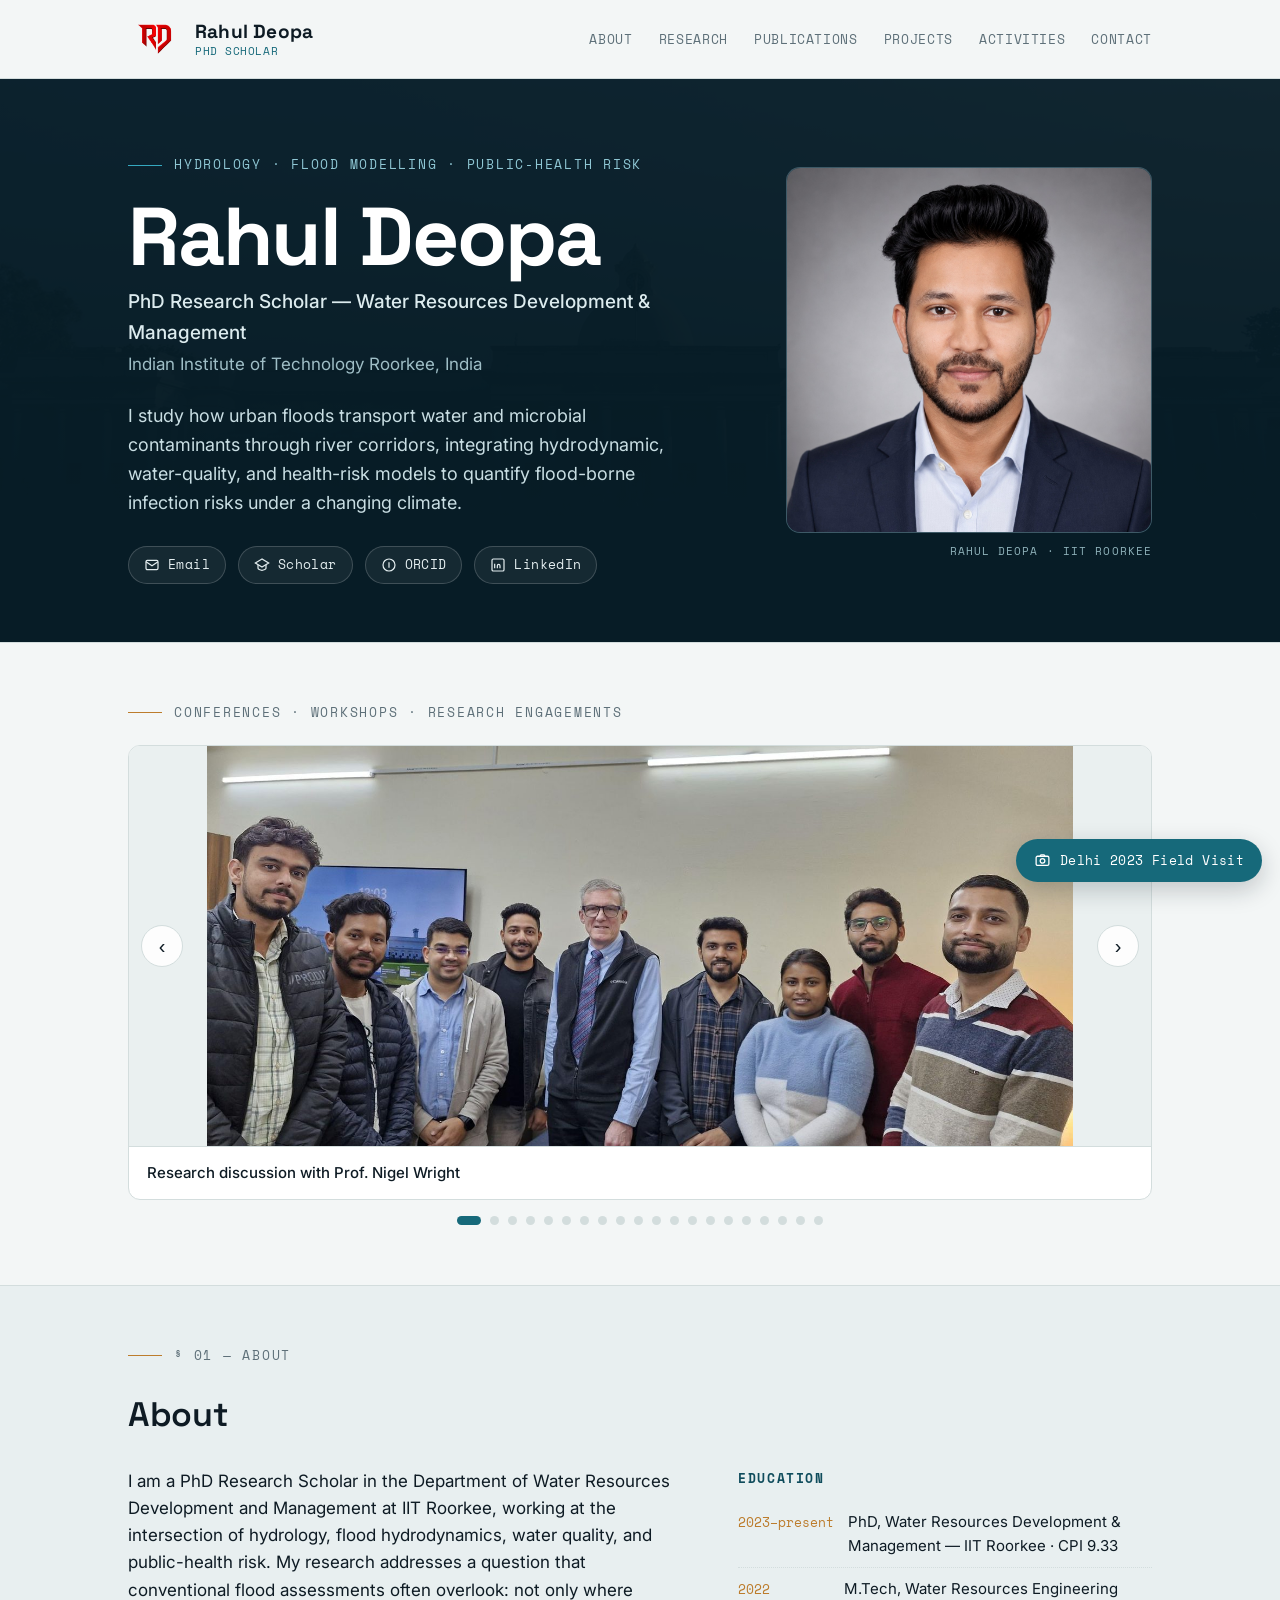
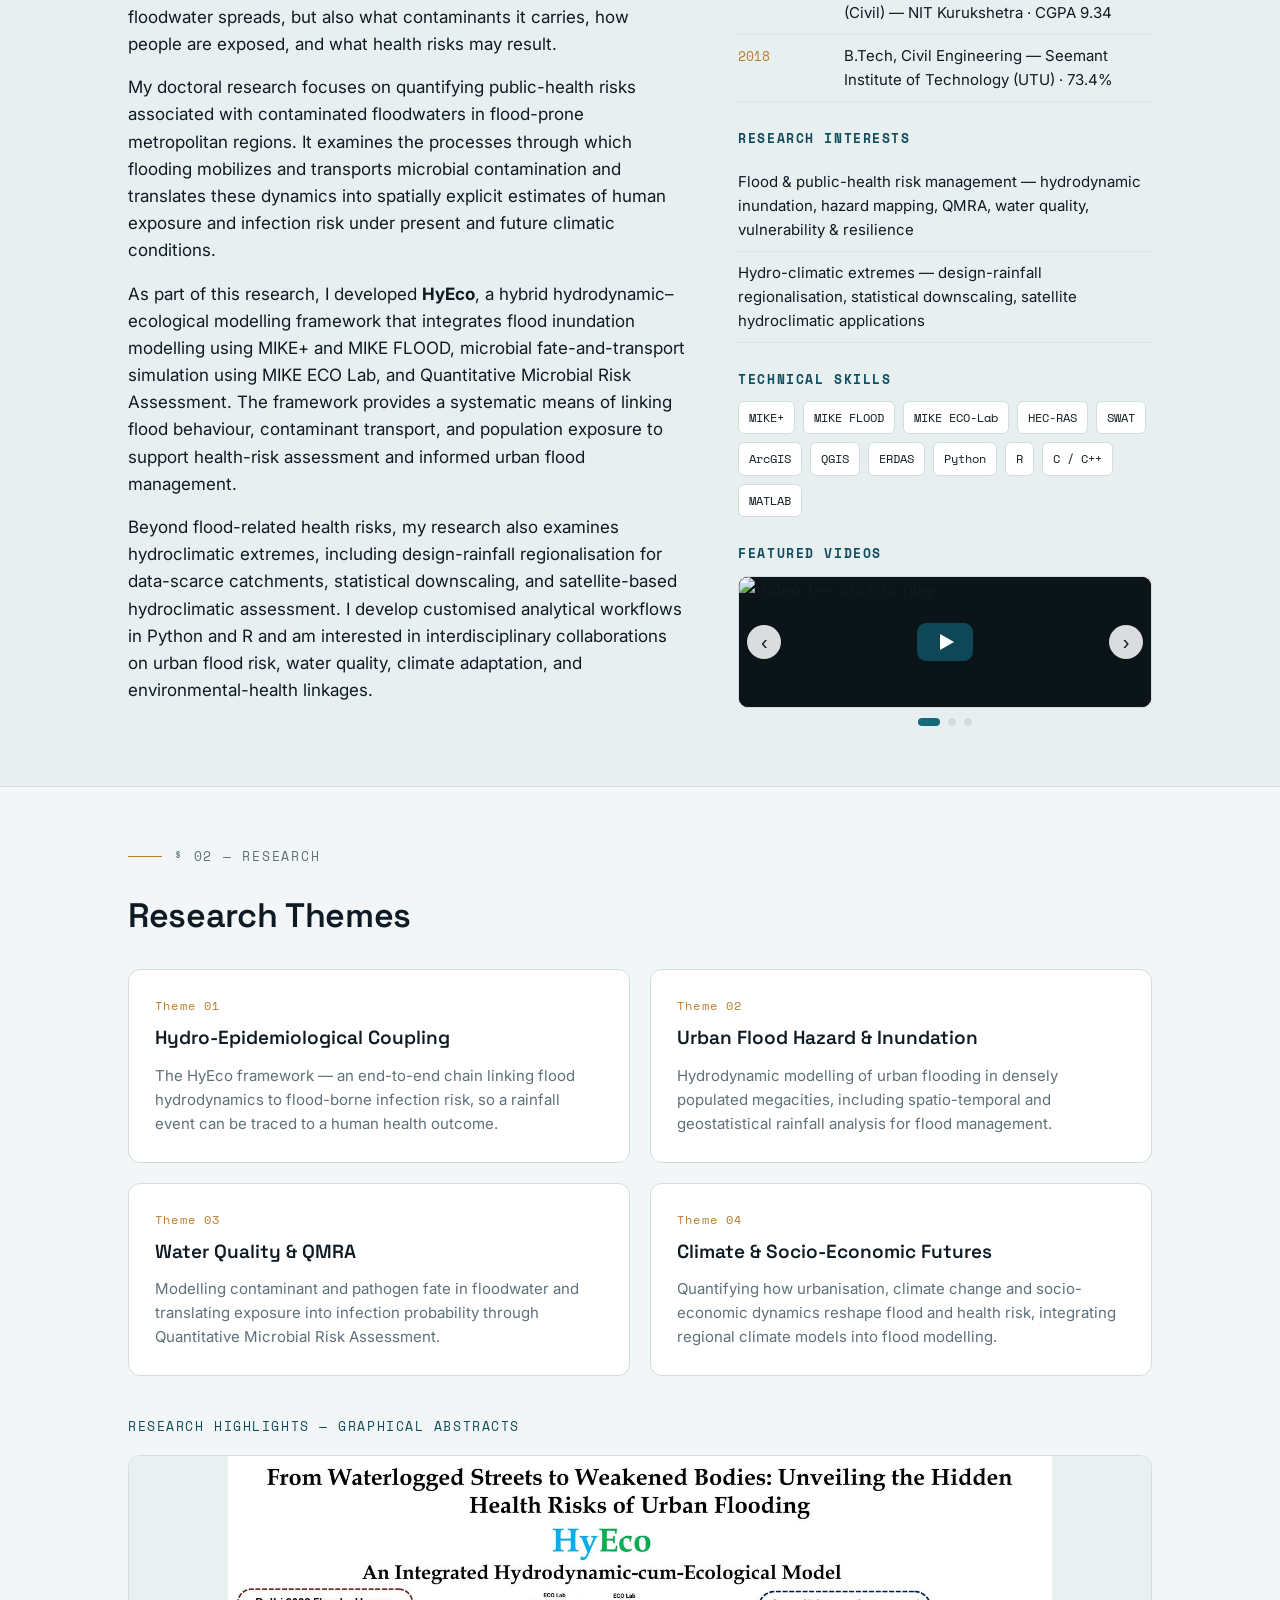
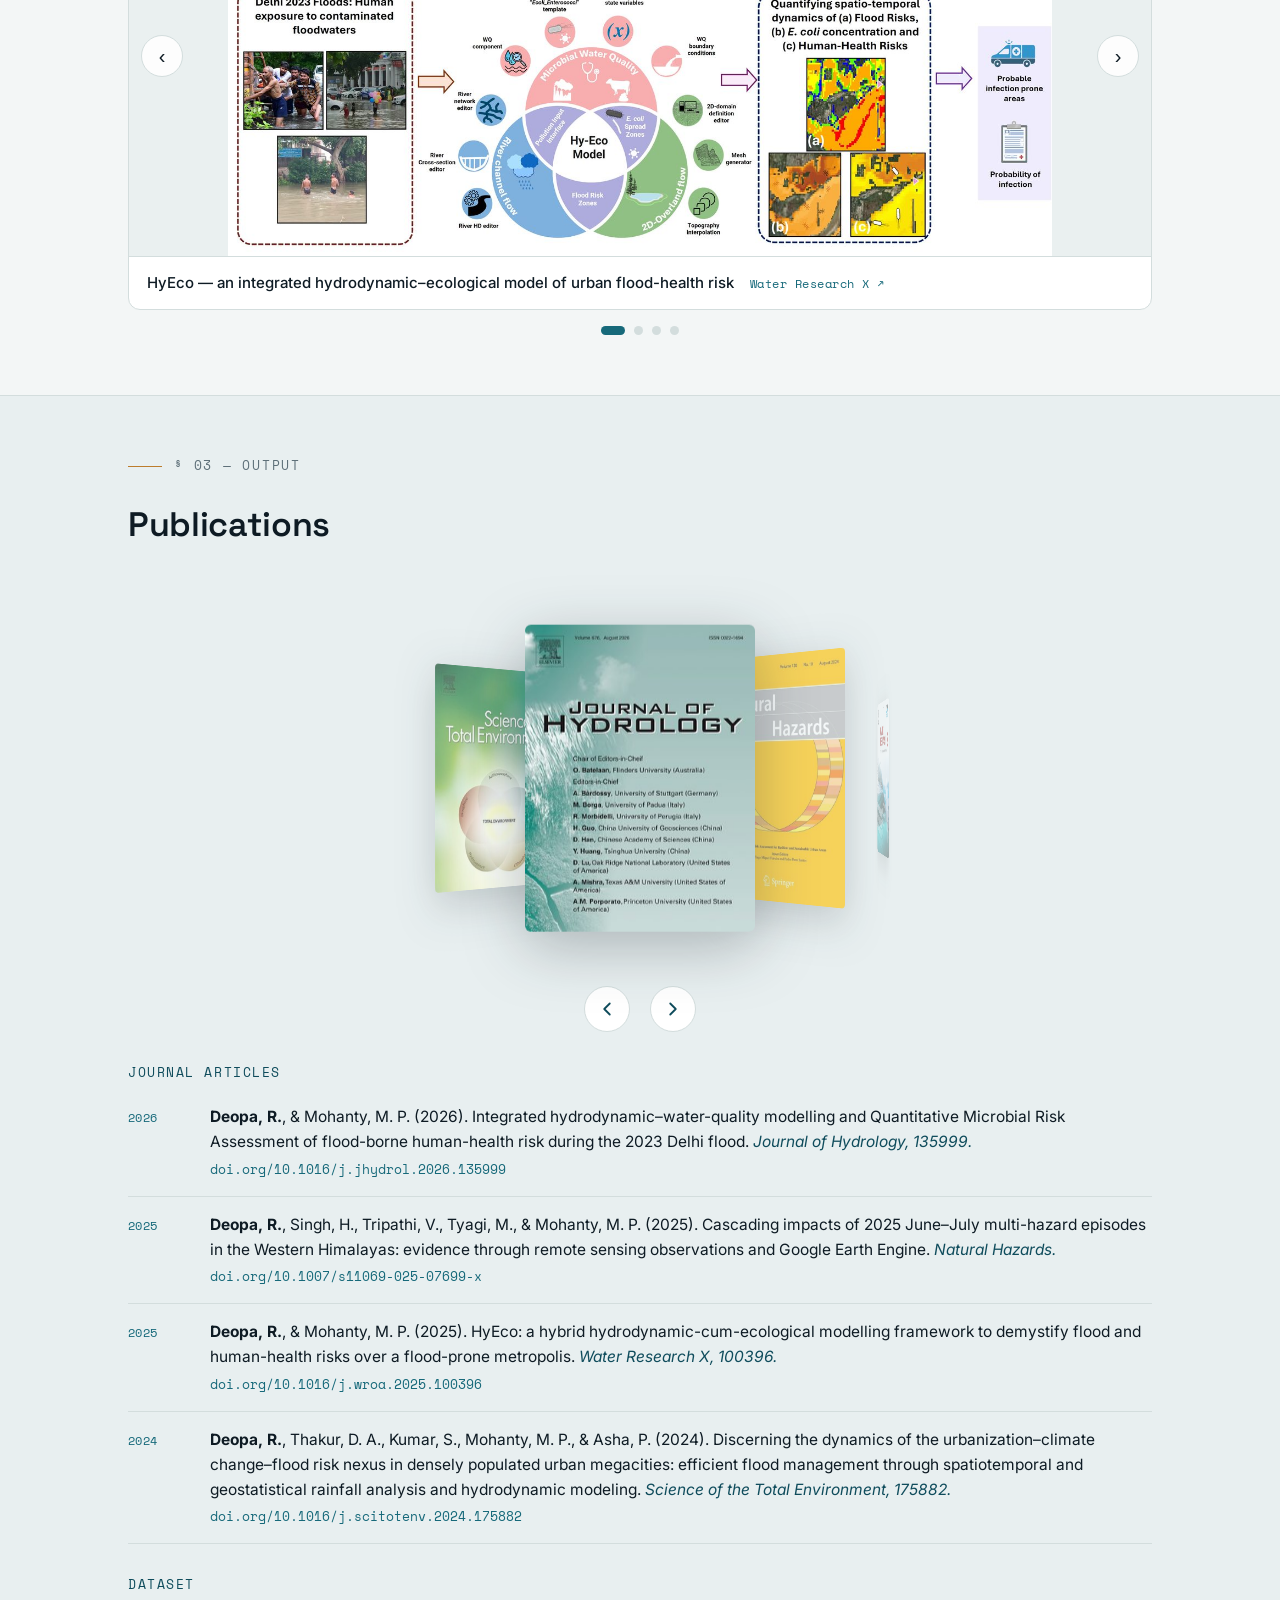
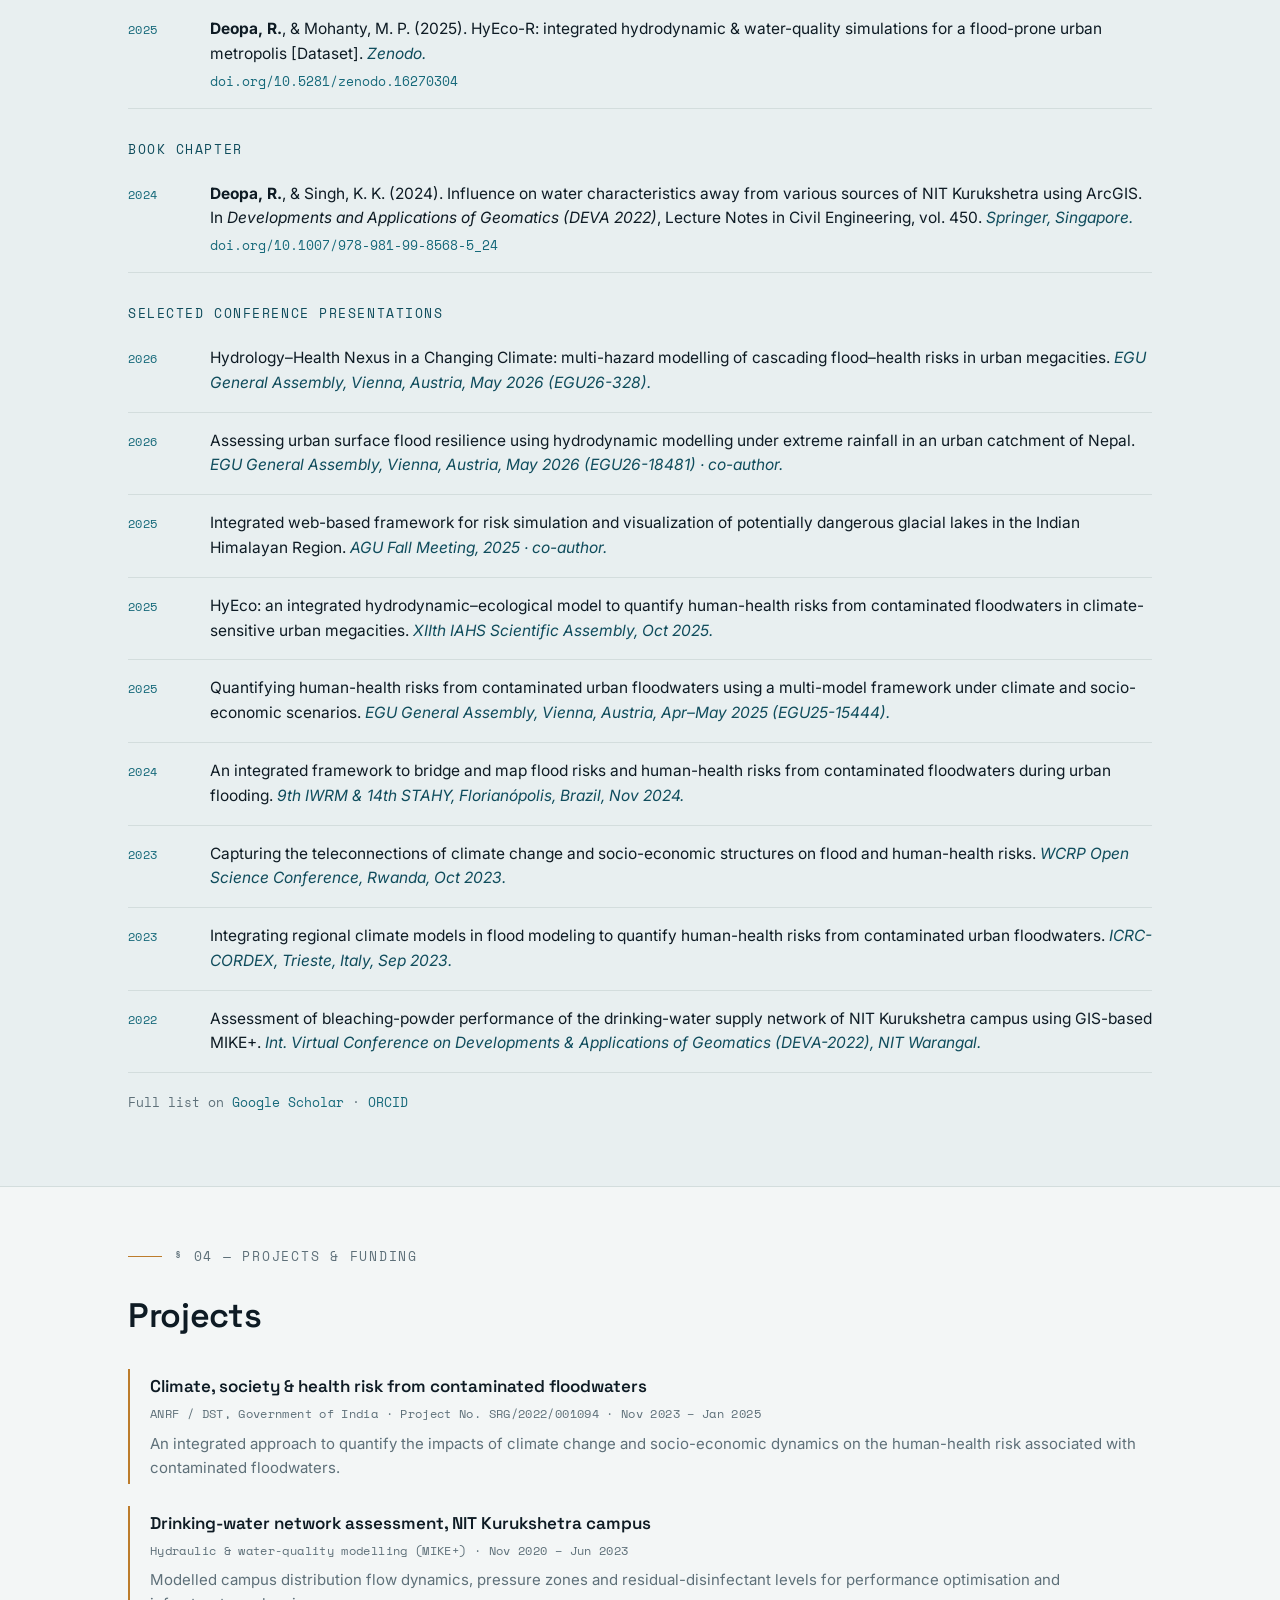
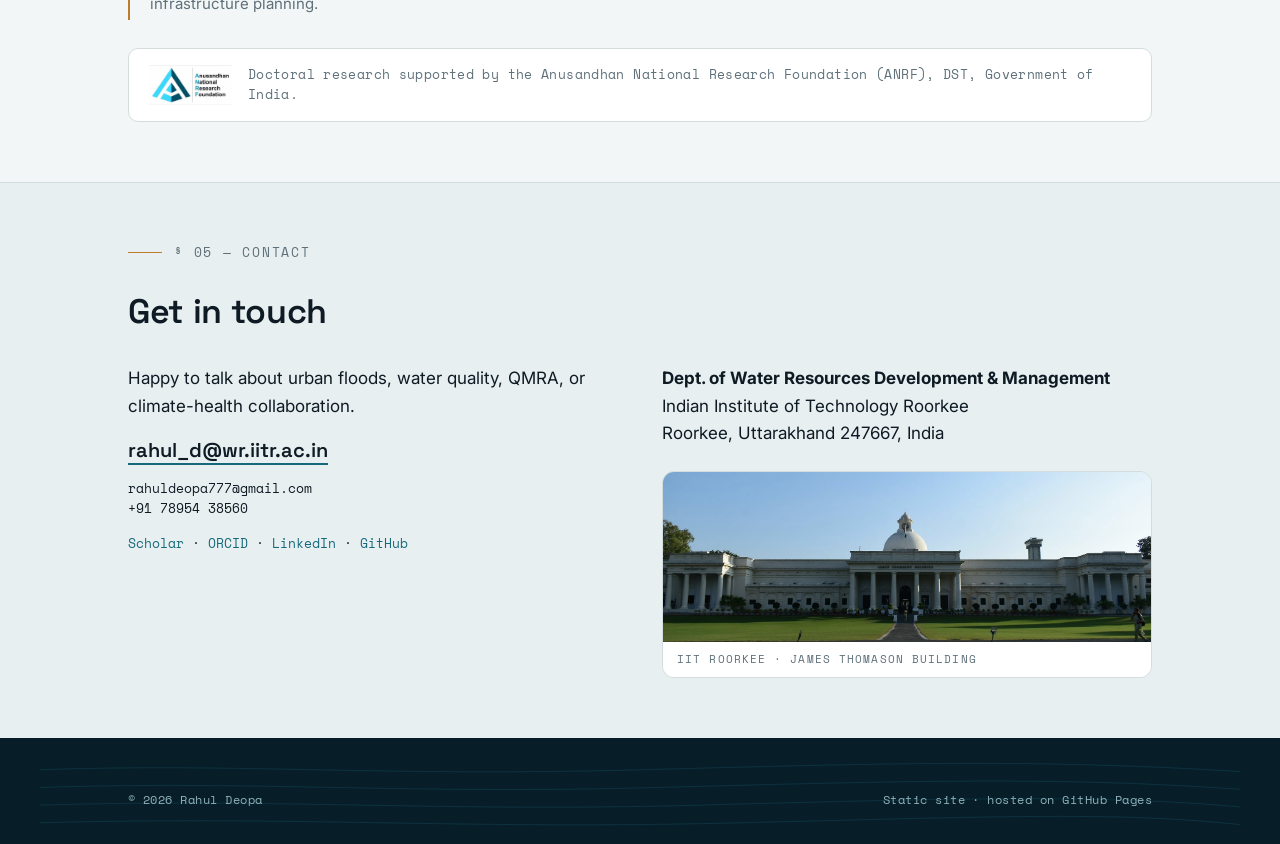
==== commit d5718274: "Add files via upload" ====
--- a/index.html
+++ b/index.html
@@ -251,27 +251,20 @@
     <p class="eyebrow">§ 03 — Output</p>
     <h2>Publications</h2>
 
-    <div class="covers">
-      <figure>
-        <a href="https://doi.org/10.1016/j.scitotenv.2024.175882" target="_blank" rel="noopener" title="Open the paper in Science of the Total Environment">
-          <img src="assets/cover_stoten.jpg" alt="Science of the Total Environment — open paper"></a>
-        <figcaption>Science of the Total Environment</figcaption>
-      </figure>
-      <figure>
-        <a href="https://doi.org/10.1016/j.wroa.2025.100396" target="_blank" rel="noopener" title="Open the HyEco paper in Water Research X">
-          <img src="assets/cover_wrx.jpg" alt="Water Research X — open paper"></a>
-        <figcaption>Water Research X</figcaption>
-      </figure>
-      <figure>
-        <a href="https://doi.org/10.1007/s11069-025-07699-x" target="_blank" rel="noopener" title="Open the paper in Natural Hazards">
-          <img src="assets/cover_nh.jpg" alt="Natural Hazards — open paper"></a>
-        <figcaption>Natural Hazards</figcaption>
-      </figure>
-      <figure>
-        <a href="https://doi.org/10.1016/j.jhydrol.2026.135999" target="_blank" rel="noopener" title="Open the paper in Journal of Hydrology">
-          <img src="assets/cover_jhy.jpg" alt="Journal of Hydrology — open paper"></a>
-        <figcaption>Journal of Hydrology</figcaption>
-      </figure>
+    <!-- 3D cylindrical publication carousel (covers only; click a cover to open its DOI) -->
+    <div class="cf-wrap">
+      <div class="cf" id="cf" role="group" aria-roledescription="carousel" aria-label="Research publications — rotate to browse">
+        <div class="cf-stage" id="cfStage"><!-- covers injected by script --></div>
+      </div>
+      <div class="cf-controls">
+        <button class="cf-btn" id="cfPrev" type="button" aria-label="Rotate to previous publication">
+          <svg viewBox="0 0 24 24" fill="none" stroke="currentColor" stroke-width="2" stroke-linecap="round" stroke-linejoin="round"><path d="M15 6l-6 6 6 6"/></svg>
+        </button>
+        <button class="cf-btn" id="cfNext" type="button" aria-label="Rotate to next publication">
+          <svg viewBox="0 0 24 24" fill="none" stroke="currentColor" stroke-width="2" stroke-linecap="round" stroke-linejoin="round"><path d="M9 6l6 6-6 6"/></svg>
+        </button>
+      </div>
+      <div class="cf-sr" aria-live="polite" id="cfLive"></div>
     </div>
 
     <p class="subhead">Journal Articles</p>
@@ -444,6 +437,56 @@
   go(0);
 })();
 </script>
+<script>
+/* 3D cylindrical publications carousel — real covers, titles & DOIs */
+(function(){
+  var PUBS=[
+    {cover:"assets/cover_jhy.jpg", title:"Integrated hydrodynamic–water-quality modelling and QMRA of flood-borne human-health risk during the 2023 Delhi flood", journal:"Journal of Hydrology", year:"2026", doi:"https://doi.org/10.1016/j.jhydrol.2026.135999"},
+    {cover:"assets/cover_nh.jpg", title:"Cascading impacts of 2025 June–July multi-hazard episodes in the Western Himalayas", journal:"Natural Hazards", year:"2025", doi:"https://doi.org/10.1007/s11069-025-07699-x"},
+    {cover:"assets/cover_wrx.jpg", title:"HyEco: a hybrid hydrodynamic-cum-ecological modelling framework for flood and human-health risks", journal:"Water Research X", year:"2025", doi:"https://doi.org/10.1016/j.wroa.2025.100396"},
+    {cover:"assets/cover_stoten.jpg", title:"Urbanization–climate change–flood risk nexus in densely populated urban megacities", journal:"Science of the Total Environment", year:"2024", doi:"https://doi.org/10.1016/j.scitotenv.2024.175882"}
+  ];
+  var stage=document.getElementById('cfStage'); if(!stage) return;
+  var cf=document.getElementById('cf'), live=document.getElementById('cfLive');
+  var n=PUBS.length, active=0, cards=[];
+  PUBS.forEach(function(p){
+    var card=document.createElement('div'); card.className='cf-card';
+    var a=document.createElement('a'); a.href=p.doi; a.target='_blank'; a.rel='noopener';
+    a.setAttribute('aria-label','Open “'+p.title+'” — '+p.journal+' ('+p.year+'). Opens the DOI in a new tab.');
+    var img=document.createElement('img'); img.src=p.cover; img.alt=p.journal+' ('+p.year+') — '+p.title; img.loading='lazy';
+    a.appendChild(img); card.appendChild(a); stage.appendChild(card); cards.push(card);
+  });
+  var GAP,DEPTH,ROT=48,SCALE_STEP=0.16,MAX_VISIBLE=3;
+  function measure(){ var w=cards[0].getBoundingClientRect().width||200; GAP=w*0.72; DEPTH=w*0.95; }
+  function offsetOf(i){ var o=i-active; if(o>n/2)o-=n; if(o<-n/2)o+=n; return o; }
+  function render(){
+    cards.forEach(function(card,i){
+      var o=offsetOf(i), ao=Math.abs(o), hidden=ao>MAX_VISIBLE;
+      var scale=Math.max(0.4,1-ao*SCALE_STEP), opacity=hidden?0:Math.max(0,1-ao*0.34);
+      card.style.transform='translate(-50%,-50%) translateX('+(o*GAP)+'px) translateZ('+(-ao*DEPTH)+'px) rotateY('+(-o*ROT)+'deg) scale('+scale+')';
+      card.style.opacity=opacity; card.style.zIndex=String(100-ao);
+      card.style.pointerEvents=hidden?'none':'auto';
+      card.classList.toggle('is-front',o===0);
+      card.querySelector('a').tabIndex=hidden?-1:0;
+    });
+    var p=PUBS[active]; if(live) live.textContent=p.journal+' ('+p.year+'): '+p.title;
+  }
+  function setActive(k){ active=((k%n)+n)%n; render(); }
+  document.getElementById('cfPrev').addEventListener('click',function(){setActive(active-1);});
+  document.getElementById('cfNext').addEventListener('click',function(){setActive(active+1);});
+  cf.tabIndex=0;
+  cf.addEventListener('keydown',function(e){ if(e.key==='ArrowLeft'){e.preventDefault();setActive(active-1);} else if(e.key==='ArrowRight'){e.preventDefault();setActive(active+1);} });
+  var dragging=false,lastX=0,accum=0,moved=0,stepPx=70;
+  stage.addEventListener('pointerdown',function(e){ dragging=true; lastX=e.clientX; accum=0; moved=0; stepPx=Math.max(48,(cards[0].getBoundingClientRect().width||200)*0.5); stage.classList.add('dragging'); stage.setPointerCapture(e.pointerId); });
+  stage.addEventListener('pointermove',function(e){ if(!dragging)return; var dx=e.clientX-lastX; lastX=e.clientX; accum+=dx; moved+=Math.abs(dx); while(accum>stepPx){setActive(active-1);accum-=stepPx;} while(accum<-stepPx){setActive(active+1);accum+=stepPx;} });
+  function endDrag(e){ if(!dragging)return; dragging=false; stage.classList.remove('dragging'); try{stage.releasePointerCapture(e.pointerId);}catch(_){} }
+  stage.addEventListener('pointerup',endDrag); stage.addEventListener('pointercancel',endDrag);
+  cards.forEach(function(card){ card.querySelector('a').addEventListener('click',function(e){ if(moved>10) e.preventDefault(); }); });
+  window.addEventListener('resize',function(){ measure(); render(); });
+  measure(); render();
+  window.addEventListener('load',function(){ measure(); render(); });
+})();
+</script>
 <script src="script.js"></script>
 </body>
 </html>
--- a/styles.css
+++ b/styles.css
@@ -284,3 +284,32 @@
     background-image:url("data:image/svg+xml,%3Csvg%20xmlns%3D%27http%3A%2F%2Fwww.w3.org%2F2000%2Fsvg%27%20width%3D%271200%27%20height%3D%27300%27%20viewBox%3D%270%200%201200%20300%27%20preserveAspectRatio%3D%27none%27%3E%3Cg%20fill%3D%27none%27%20stroke%3D%27%2335A9C0%27%20stroke-width%3D%271%27%20stroke-opacity%3D%270.38%27%3E%3Cpath%20d%3D%27M0%2090%20C200%2070%20340%20110%20600%2090%20S1000%2060%201200%2095%27%2F%3E%3Cpath%20d%3D%27M0%20140%20C220%20120%20360%20160%20620%20140%20S1020%20110%201200%20145%27%2F%3E%3Cpath%20d%3D%27M0%20190%20C240%20170%20400%20210%20660%20190%20S1060%20160%201200%20195%27%2F%3E%3Cpath%20d%3D%27M0%20240%20C260%20220%20420%20260%20700%20240%20S1080%20210%201200%20245%27%2F%3E%3C%2Fg%3E%3C%2Fsvg%3E");
     background-size:1200px 100%; background-position:center; background-repeat:no-repeat;
   }
+
+  /* =====================================================================
+     3D CYLINDRICAL PUBLICATIONS CAROUSEL (covers only, transparent).
+     Replaces the old static .covers grid in #publications.
+     ===================================================================== */
+  .cf-wrap{ --cf-accent:#16697A; --cf-accent-deep:#0F4C5C; --cf-card-w:clamp(150px,38vw,230px);
+    position:relative; width:100%; margin:6px 0 8px; display:flex; flex-direction:column; align-items:center;
+    background:transparent; user-select:none; -webkit-user-select:none; }
+  .cf{ position:relative; width:100%; height:clamp(280px,54vw,400px); perspective:1200px; outline:none; }
+  .cf-stage{ position:absolute; inset:0; transform-style:preserve-3d; touch-action:pan-y; cursor:grab; }
+  .cf-stage.dragging{ cursor:grabbing; }
+  .cf-card{ position:absolute; left:50%; top:50%; width:var(--cf-card-w); will-change:transform,opacity;
+    transition:transform .55s cubic-bezier(.22,.61,.36,1),opacity .55s ease; transform-style:preserve-3d; }
+  .cf-card a{ display:block; outline:none; -webkit-tap-highlight-color:transparent; border-radius:6px;
+    transition:transform .3s ease,filter .3s ease; }
+  .cf-card img{ display:block; width:100%; height:auto; border-radius:6px;
+    filter:drop-shadow(0 16px 30px rgba(14,27,36,.28)); pointer-events:none; }
+  .cf-card.is-front a:hover, .cf-card a:focus-visible{ transform:translateY(-6px) scale(1.04);
+    filter:drop-shadow(0 0 12px rgba(22,105,122,.5)) drop-shadow(0 20px 36px rgba(14,27,36,.32)); }
+  .cf-card a:focus-visible{ outline:2.5px solid var(--cf-accent); outline-offset:6px; }
+  .cf-controls{ display:flex; gap:1.2rem; margin-top:.5rem; }
+  .cf-btn{ width:46px; height:46px; border-radius:50%; border:1px solid var(--line);
+    background:#fff; color:var(--cf-accent-deep); display:grid; place-items:center; cursor:pointer;
+    transition:background .18s ease,border-color .18s ease,transform .18s ease,color .18s ease; }
+  .cf-btn:hover{ background:var(--cf-accent); border-color:var(--cf-accent); color:#fff; }
+  .cf-btn:active{ transform:scale(.92); }
+  .cf-btn svg{ width:22px; height:22px; }
+  .cf-sr{ position:absolute; width:1px; height:1px; overflow:hidden; clip:rect(0 0 0 0); white-space:nowrap; }
+  @media(prefers-reduced-motion:reduce){ .cf-card,.cf-card a{ transition:none; } }
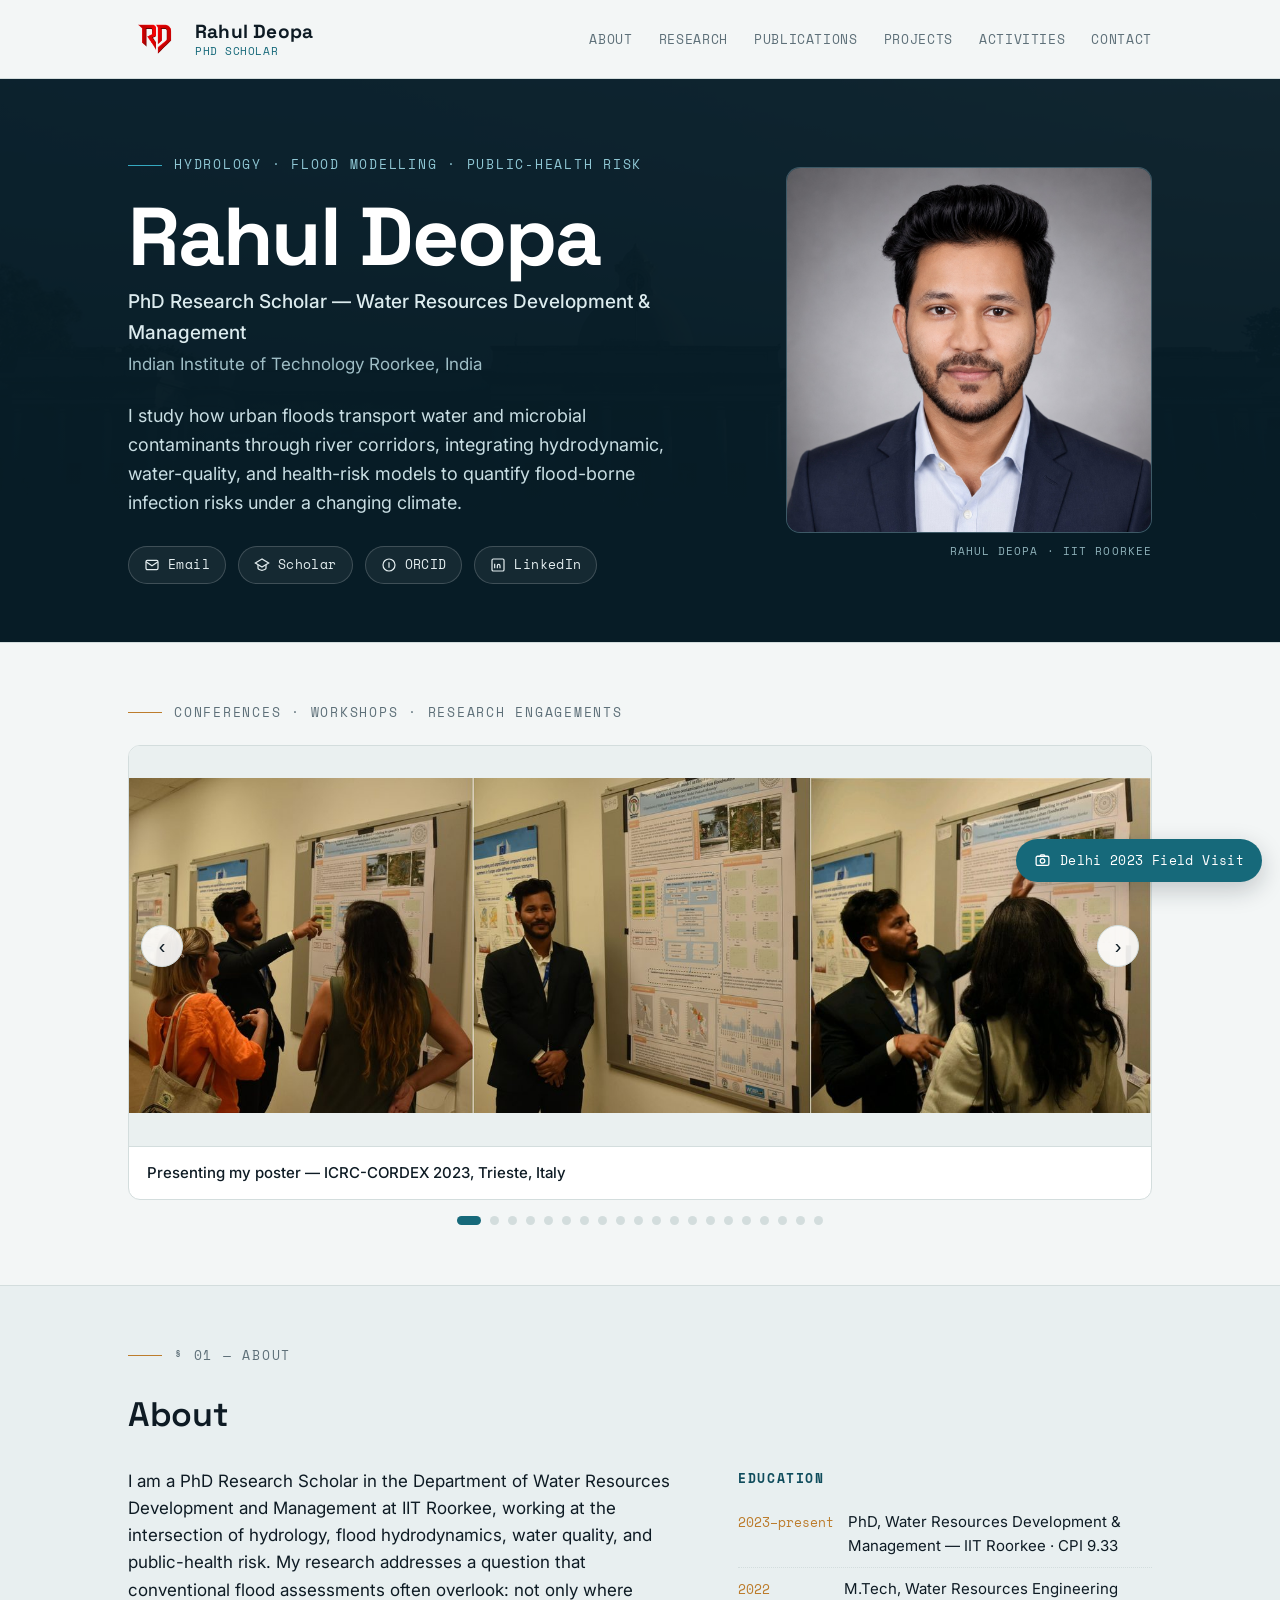
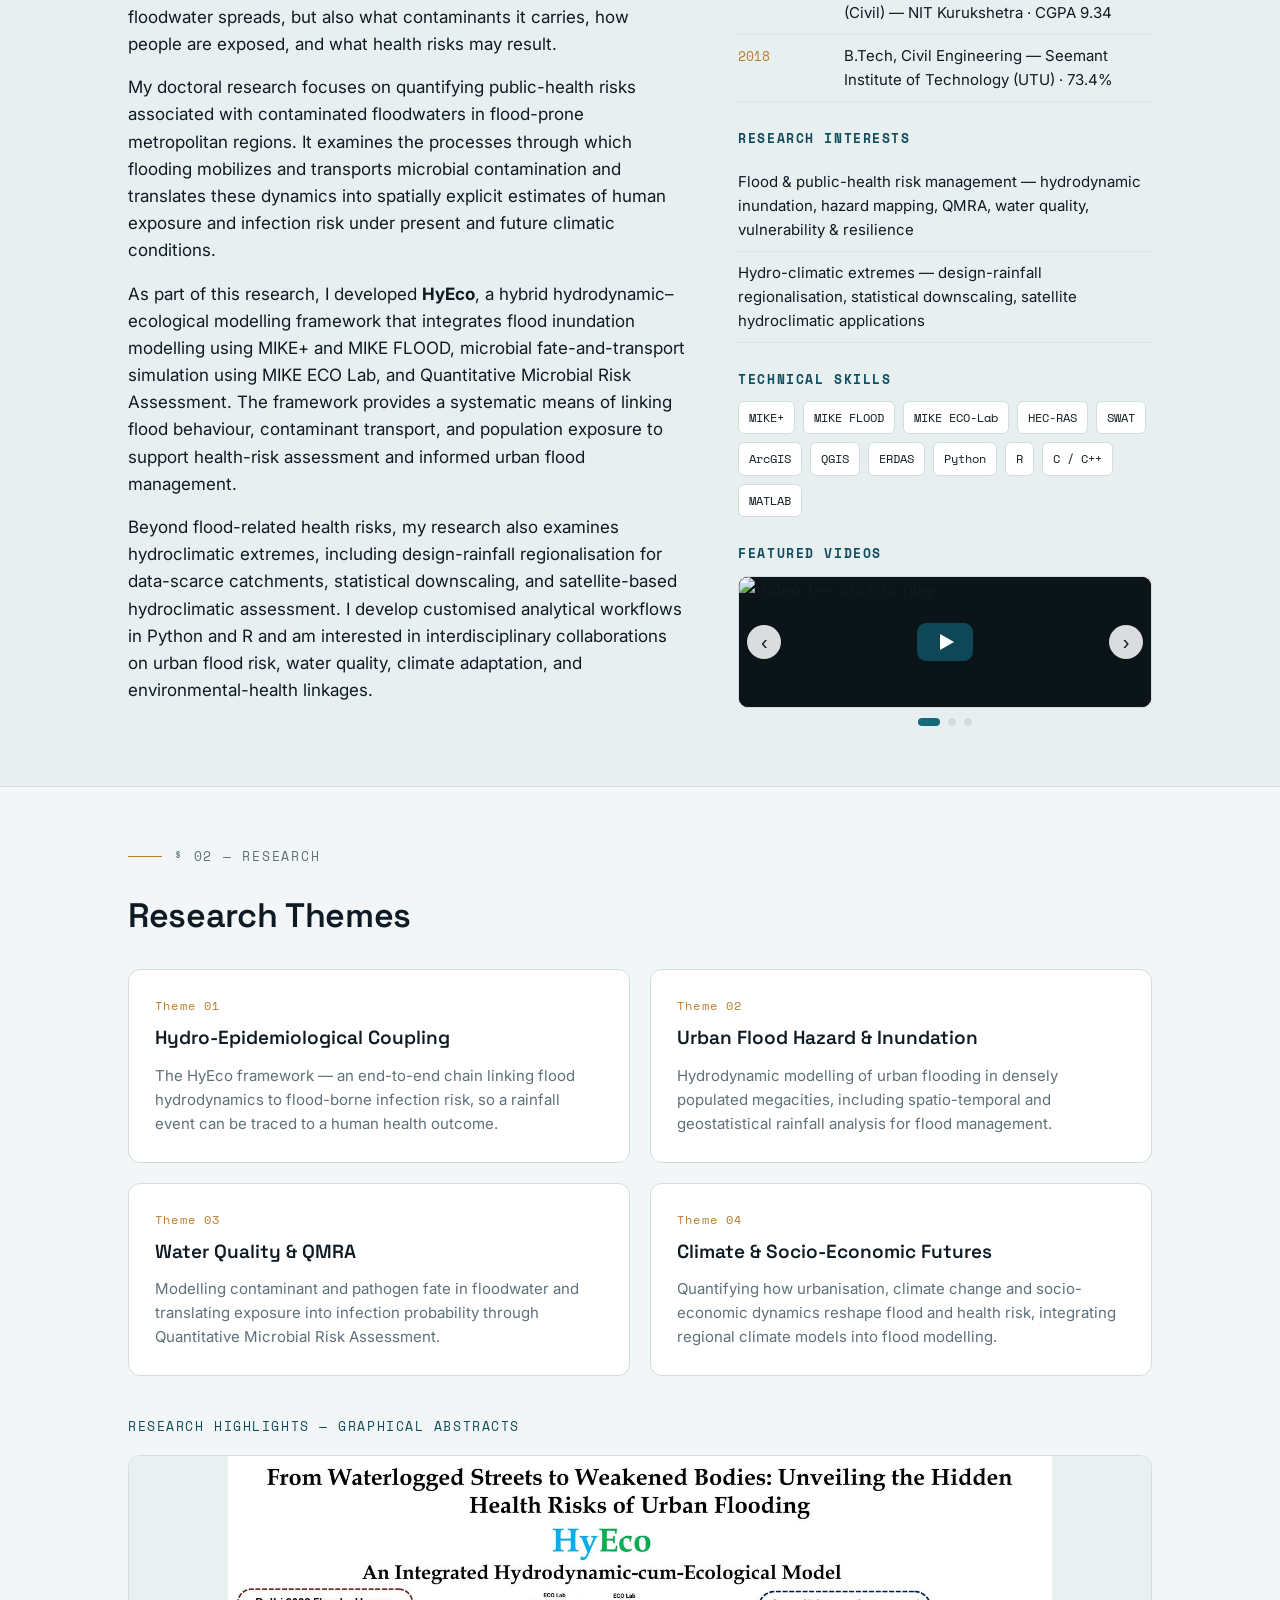
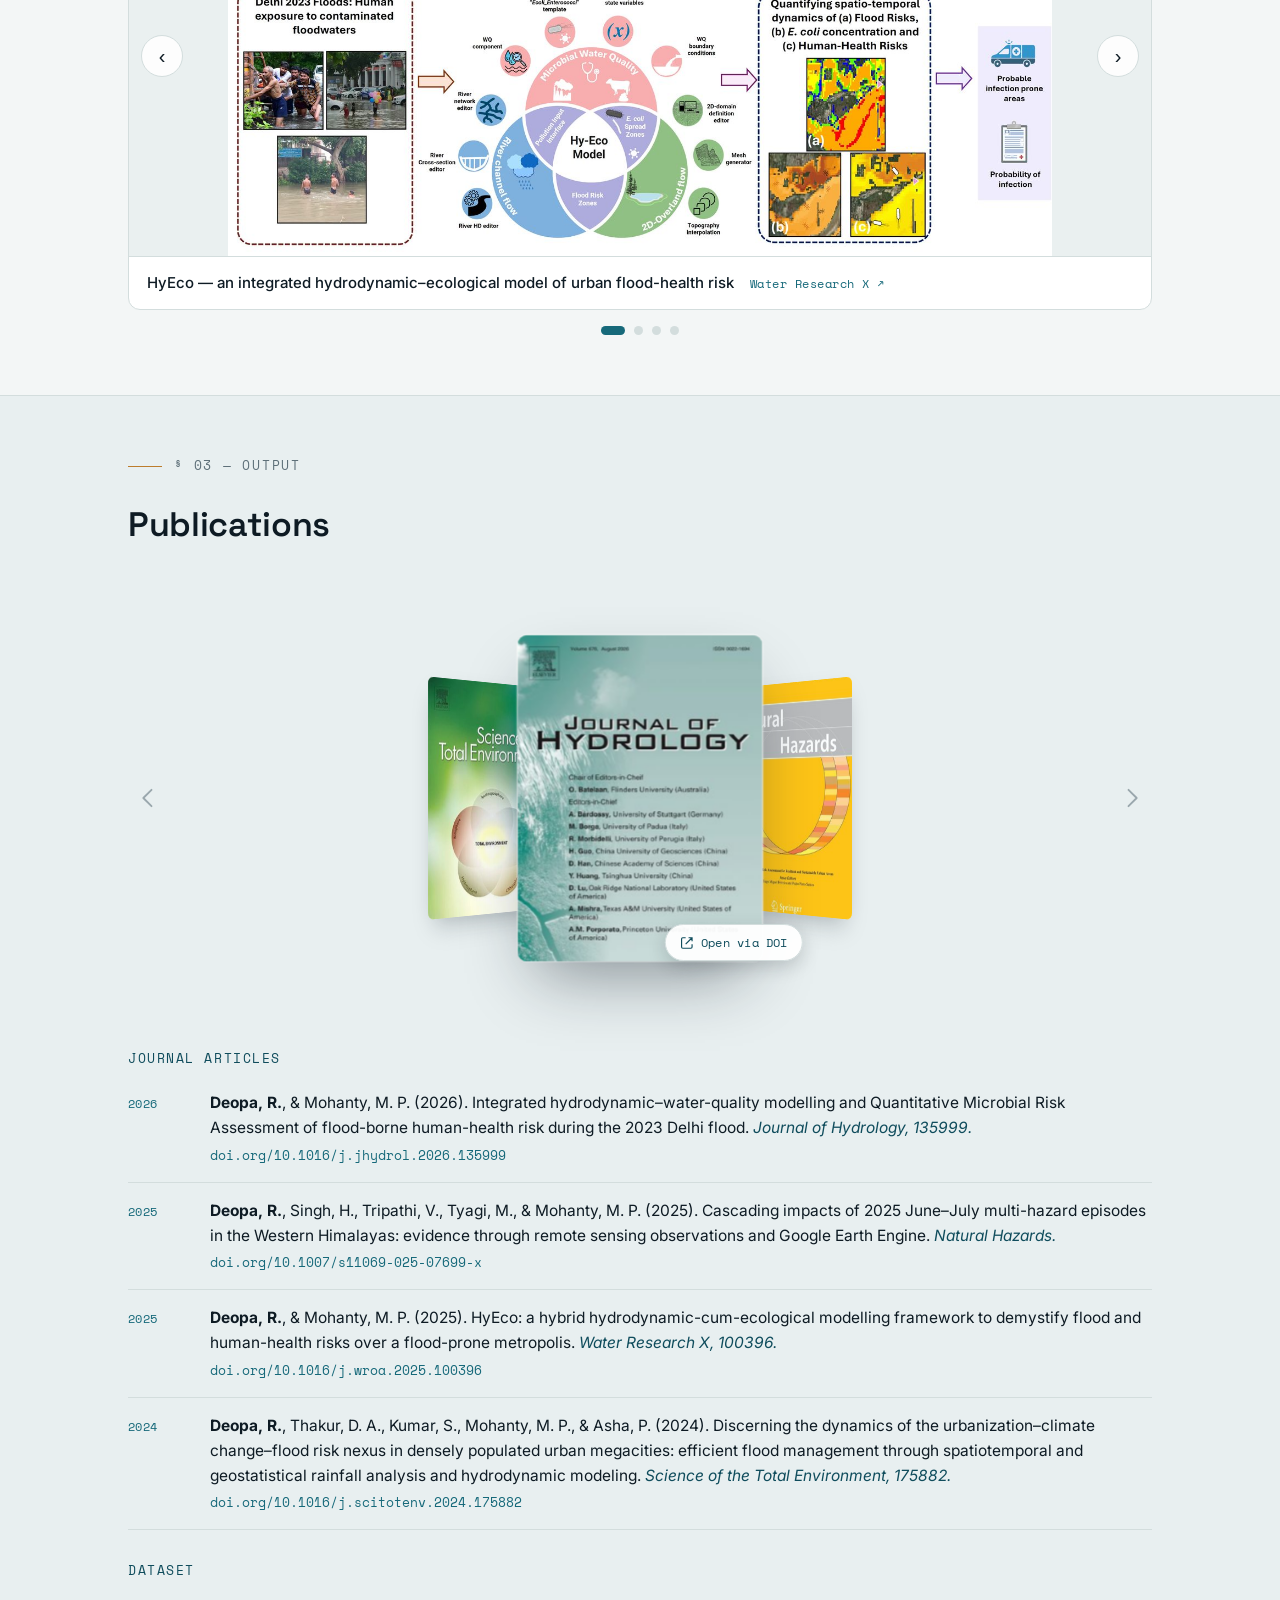
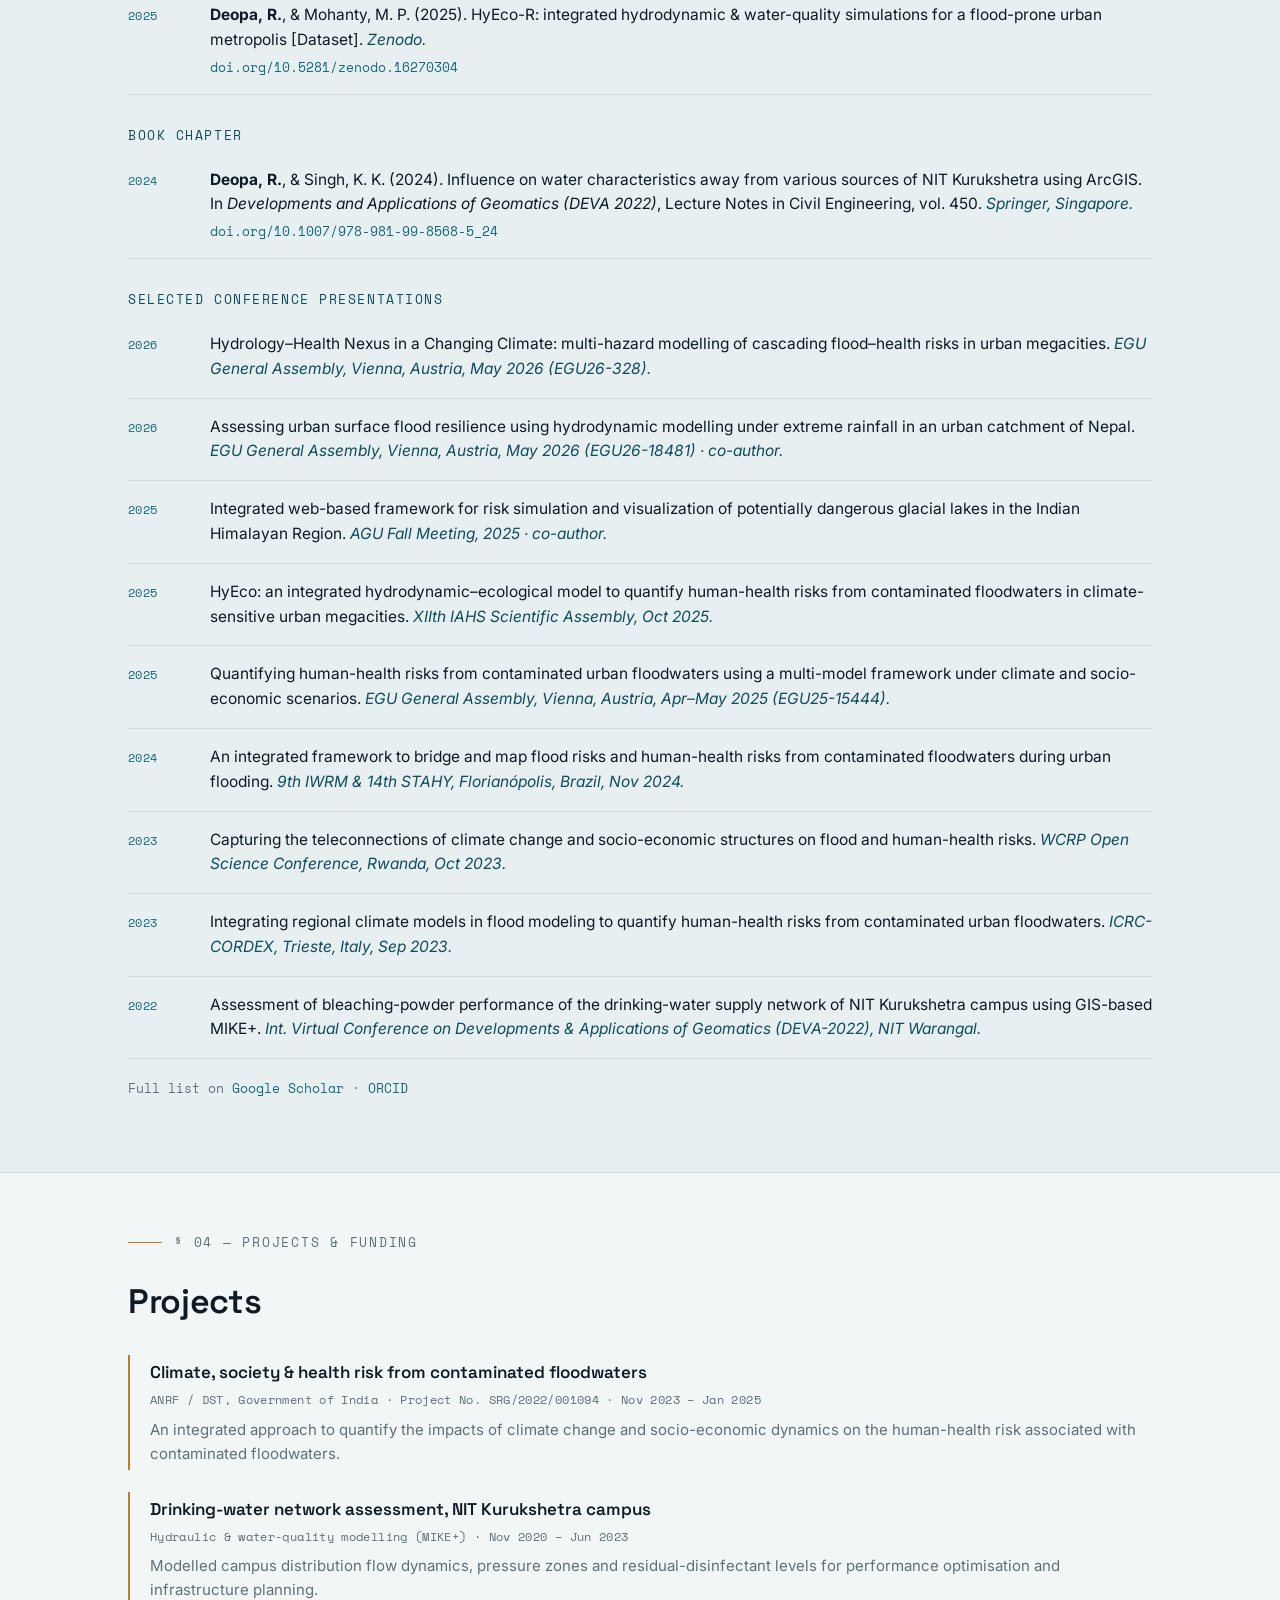
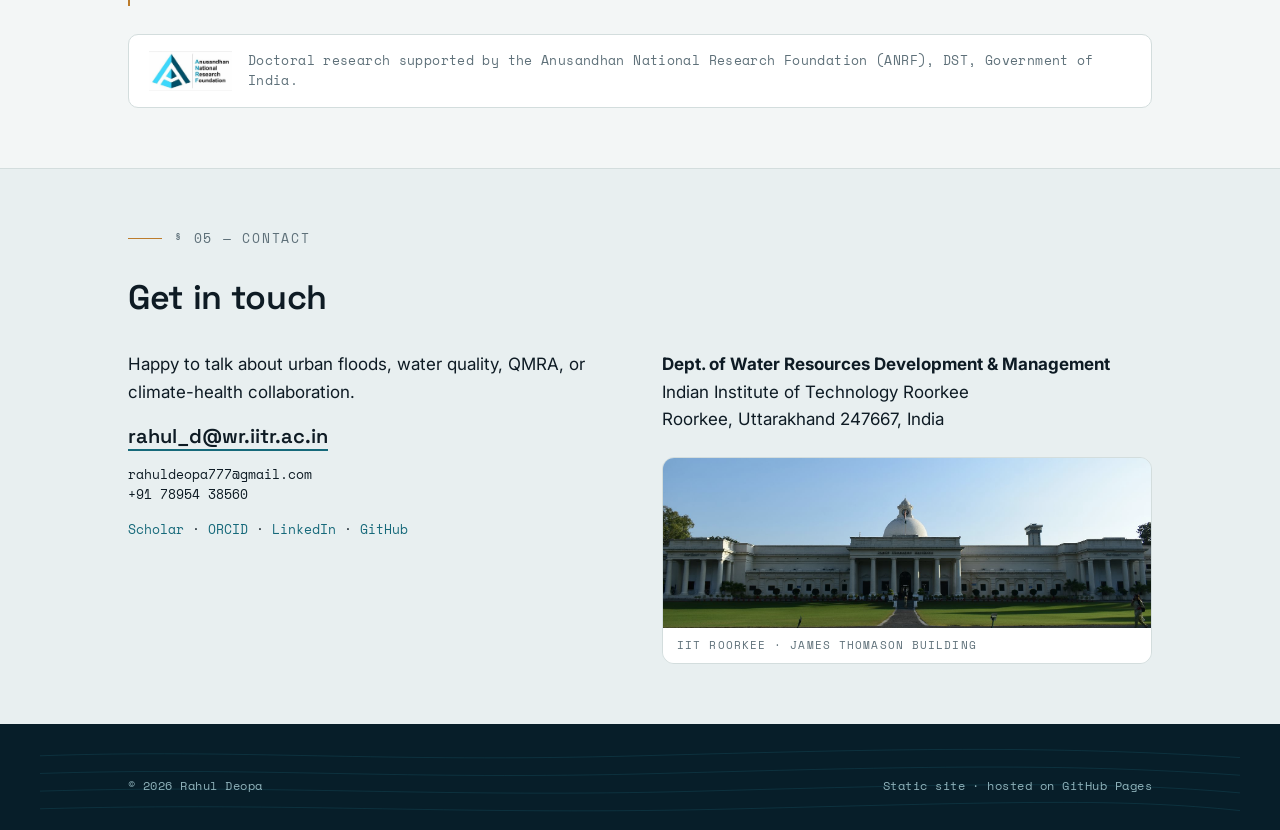
==== commit 80bd8734: "Add files via upload" ====
--- a/index.html
+++ b/index.html
@@ -251,19 +251,21 @@
     <p class="eyebrow">§ 03 — Output</p>
     <h2>Publications</h2>
 
-    <!-- 3D cylindrical publication carousel (covers only; click a cover to open its DOI) -->
+    <!-- 3D cylindrical publication coverflow (covers only; front cover opens its DOI) -->
     <div class="cf-wrap">
+      <button class="cf-arrow cf-prev" id="cfPrev" type="button" aria-label="Show previous publication">
+        <svg viewBox="0 0 24 24" fill="none" stroke="currentColor" stroke-width="1.6" stroke-linecap="round" stroke-linejoin="round"><path d="M15 5l-7 7 7 7"/></svg>
+      </button>
       <div class="cf" id="cf" role="group" aria-roledescription="carousel" aria-label="Research publications — rotate to browse">
         <div class="cf-stage" id="cfStage"><!-- covers injected by script --></div>
       </div>
-      <div class="cf-controls">
-        <button class="cf-btn" id="cfPrev" type="button" aria-label="Rotate to previous publication">
-          <svg viewBox="0 0 24 24" fill="none" stroke="currentColor" stroke-width="2" stroke-linecap="round" stroke-linejoin="round"><path d="M15 6l-6 6 6 6"/></svg>
-        </button>
-        <button class="cf-btn" id="cfNext" type="button" aria-label="Rotate to next publication">
-          <svg viewBox="0 0 24 24" fill="none" stroke="currentColor" stroke-width="2" stroke-linecap="round" stroke-linejoin="round"><path d="M9 6l6 6-6 6"/></svg>
-        </button>
-      </div>
+      <button class="cf-arrow cf-next" id="cfNext" type="button" aria-label="Show next publication">
+        <svg viewBox="0 0 24 24" fill="none" stroke="currentColor" stroke-width="1.6" stroke-linecap="round" stroke-linejoin="round"><path d="M9 5l7 7-7 7"/></svg>
+      </button>
+      <a class="cf-doi" id="cfDoi" target="_blank" rel="noopener" aria-label="Open the front publication via DOI in a new tab">
+        <svg viewBox="0 0 24 24" fill="none" stroke="currentColor" stroke-width="2"><path d="M10 14 21 3M15 3h6v6M21 14v5a2 2 0 0 1-2 2H5a2 2 0 0 1-2-2V5a2 2 0 0 1 2-2h5"/></svg>
+        Open via DOI
+      </a>
       <div class="cf-sr" aria-live="polite" id="cfLive"></div>
     </div>
 
@@ -438,7 +440,7 @@
 })();
 </script>
 <script>
-/* 3D cylindrical publications carousel — real covers, titles & DOIs */
+/* 3D cylindrical publication coverflow — real covers, titles & DOIs */
 (function(){
   var PUBS=[
     {cover:"assets/cover_jhy.jpg", title:"Integrated hydrodynamic–water-quality modelling and QMRA of flood-borne human-health risk during the 2023 Delhi flood", journal:"Journal of Hydrology", year:"2026", doi:"https://doi.org/10.1016/j.jhydrol.2026.135999"},
@@ -447,41 +449,52 @@
     {cover:"assets/cover_stoten.jpg", title:"Urbanization–climate change–flood risk nexus in densely populated urban megacities", journal:"Science of the Total Environment", year:"2024", doi:"https://doi.org/10.1016/j.scitotenv.2024.175882"}
   ];
   var stage=document.getElementById('cfStage'); if(!stage) return;
-  var cf=document.getElementById('cf'), live=document.getElementById('cfLive');
+  var cf=document.getElementById('cf'), live=document.getElementById('cfLive'), doi=document.getElementById('cfDoi');
   var n=PUBS.length, active=0, cards=[];
   PUBS.forEach(function(p){
     var card=document.createElement('div'); card.className='cf-card';
     var a=document.createElement('a'); a.href=p.doi; a.target='_blank'; a.rel='noopener';
-    a.setAttribute('aria-label','Open “'+p.title+'” — '+p.journal+' ('+p.year+'). Opens the DOI in a new tab.');
+    a.setAttribute('aria-label','Open \u201C'+p.title+'\u201D — '+p.journal+' ('+p.year+'). Opens the DOI in a new tab.');
+    var frame=document.createElement('div'); frame.className='cf-frame';
     var img=document.createElement('img'); img.src=p.cover; img.alt=p.journal+' ('+p.year+') — '+p.title; img.loading='lazy';
-    a.appendChild(img); card.appendChild(a); stage.appendChild(card); cards.push(card);
+    frame.appendChild(img); a.appendChild(frame); card.appendChild(a); stage.appendChild(card); cards.push(card);
   });
-  var GAP,DEPTH,ROT=48,SCALE_STEP=0.16,MAX_VISIBLE=3;
-  function measure(){ var w=cards[0].getBoundingClientRect().width||200; GAP=w*0.72; DEPTH=w*0.95; }
-  function offsetOf(i){ var o=i-active; if(o>n/2)o-=n; if(o<-n/2)o+=n; return o; }
+  var GAP=150, ROT=52;
+  function measure(){ var w=cards[0].getBoundingClientRect().width||210; GAP=w*0.66; }
+  function offsetOf(i){ var o=((i-active)%n+n)%n; if(o>n/2)o-=n; return o; }
   function render(){
     cards.forEach(function(card,i){
-      var o=offsetOf(i), ao=Math.abs(o), hidden=ao>MAX_VISIBLE;
-      var scale=Math.max(0.4,1-ao*SCALE_STEP), opacity=hidden?0:Math.max(0,1-ao*0.34);
-      card.style.transform='translate(-50%,-50%) translateX('+(o*GAP)+'px) translateZ('+(-ao*DEPTH)+'px) rotateY('+(-o*ROT)+'deg) scale('+scale+')';
-      card.style.opacity=opacity; card.style.zIndex=String(100-ao);
+      var o=offsetOf(i), ao=Math.abs(o), hidden=ao>=2, t, z, op;
+      if(o===0){ t='translate(-50%,-50%) translateZ(46px) scale(1)'; z=100; op=1; }
+      else if(o>0){ t='translate(-50%,-50%) translateX('+GAP+'px) translateZ(-120px) rotateY(-'+ROT+'deg) scale(.8)'; z=90; op=.96; }
+      else { t='translate(-50%,-50%) translateX(-'+GAP+'px) translateZ(-120px) rotateY('+ROT+'deg) scale(.8)'; z=90; op=.96; }
+      if(hidden) op=0;
+      card.style.transform=t; card.style.opacity=op; card.style.zIndex=String(z-ao);
       card.style.pointerEvents=hidden?'none':'auto';
       card.classList.toggle('is-front',o===0);
       card.querySelector('a').tabIndex=hidden?-1:0;
     });
-    var p=PUBS[active]; if(live) live.textContent=p.journal+' ('+p.year+'): '+p.title;
+    var p=PUBS[active];
+    if(doi){ doi.href=p.doi; doi.setAttribute('aria-label','Open \u201C'+p.title+'\u201D ('+p.journal+') via DOI in a new tab'); }
+    if(live) live.textContent=p.journal+' ('+p.year+'): '+p.title;
   }
   function setActive(k){ active=((k%n)+n)%n; render(); }
   document.getElementById('cfPrev').addEventListener('click',function(){setActive(active-1);});
   document.getElementById('cfNext').addEventListener('click',function(){setActive(active+1);});
   cf.tabIndex=0;
   cf.addEventListener('keydown',function(e){ if(e.key==='ArrowLeft'){e.preventDefault();setActive(active-1);} else if(e.key==='ArrowRight'){e.preventDefault();setActive(active+1);} });
-  var dragging=false,lastX=0,accum=0,moved=0,stepPx=70;
-  stage.addEventListener('pointerdown',function(e){ dragging=true; lastX=e.clientX; accum=0; moved=0; stepPx=Math.max(48,(cards[0].getBoundingClientRect().width||200)*0.5); stage.classList.add('dragging'); stage.setPointerCapture(e.pointerId); });
+  var dragging=false,lastX=0,accum=0,moved=0,stepPx=80;
+  stage.addEventListener('pointerdown',function(e){ dragging=true; lastX=e.clientX; accum=0; moved=0; stepPx=Math.max(56,(cards[0].getBoundingClientRect().width||210)*0.55); stage.classList.add('dragging'); stage.setPointerCapture(e.pointerId); });
   stage.addEventListener('pointermove',function(e){ if(!dragging)return; var dx=e.clientX-lastX; lastX=e.clientX; accum+=dx; moved+=Math.abs(dx); while(accum>stepPx){setActive(active-1);accum-=stepPx;} while(accum<-stepPx){setActive(active+1);accum+=stepPx;} });
   function endDrag(e){ if(!dragging)return; dragging=false; stage.classList.remove('dragging'); try{stage.releasePointerCapture(e.pointerId);}catch(_){} }
   stage.addEventListener('pointerup',endDrag); stage.addEventListener('pointercancel',endDrag);
-  cards.forEach(function(card){ card.querySelector('a').addEventListener('click',function(e){ if(moved>10) e.preventDefault(); }); });
+  // front cover click -> open DOI; side cover click -> rotate it to front; drag -> never navigates
+  cards.forEach(function(card,i){
+    card.querySelector('a').addEventListener('click',function(e){
+      if(moved>10){ e.preventDefault(); return; }
+      if(offsetOf(i)!==0){ e.preventDefault(); setActive(i); }
+    });
+  });
   window.addEventListener('resize',function(){ measure(); render(); });
   measure(); render();
   window.addEventListener('load',function(){ measure(); render(); });
--- a/styles.css
+++ b/styles.css
@@ -285,31 +285,54 @@
     background-size:1200px 100%; background-position:center; background-repeat:no-repeat;
   }
 
+
   /* =====================================================================
-     3D CYLINDRICAL PUBLICATIONS CAROUSEL (covers only, transparent).
-     Replaces the old static .covers grid in #publications.
+     3D CYLINDRICAL PUBLICATION COVERFLOW (covers only, transparent bg).
+     Flat prominent centre + symmetric curving sides + side chevrons +
+     "Open via DOI" chip on the front cover.
      ===================================================================== */
-  .cf-wrap{ --cf-accent:#16697A; --cf-accent-deep:#0F4C5C; --cf-card-w:clamp(150px,38vw,230px);
-    position:relative; width:100%; margin:6px 0 8px; display:flex; flex-direction:column; align-items:center;
+  .cf-wrap{ --cf-accent:#16697A; --cf-accent-deep:#0F4C5C; --cf-card-w:clamp(158px,32vw,236px);
+    position:relative; width:100%; margin:12px 0 8px; padding:0 46px;
+    display:flex; align-items:center; justify-content:center;
     background:transparent; user-select:none; -webkit-user-select:none; }
-  .cf{ position:relative; width:100%; height:clamp(280px,54vw,400px); perspective:1200px; outline:none; }
+  .cf{ position:relative; width:100%; max-width:840px; margin:0 auto;
+    height:clamp(330px,50vw,440px); perspective:1300px; outline:none; }
   .cf-stage{ position:absolute; inset:0; transform-style:preserve-3d; touch-action:pan-y; cursor:grab; }
   .cf-stage.dragging{ cursor:grabbing; }
-  .cf-card{ position:absolute; left:50%; top:50%; width:var(--cf-card-w); will-change:transform,opacity;
-    transition:transform .55s cubic-bezier(.22,.61,.36,1),opacity .55s ease; transform-style:preserve-3d; }
-  .cf-card a{ display:block; outline:none; -webkit-tap-highlight-color:transparent; border-radius:6px;
-    transition:transform .3s ease,filter .3s ease; }
-  .cf-card img{ display:block; width:100%; height:auto; border-radius:6px;
-    filter:drop-shadow(0 16px 30px rgba(14,27,36,.28)); pointer-events:none; }
-  .cf-card.is-front a:hover, .cf-card a:focus-visible{ transform:translateY(-6px) scale(1.04);
-    filter:drop-shadow(0 0 12px rgba(22,105,122,.5)) drop-shadow(0 20px 36px rgba(14,27,36,.32)); }
-  .cf-card a:focus-visible{ outline:2.5px solid var(--cf-accent); outline-offset:6px; }
-  .cf-controls{ display:flex; gap:1.2rem; margin-top:.5rem; }
-  .cf-btn{ width:46px; height:46px; border-radius:50%; border:1px solid var(--line);
-    background:#fff; color:var(--cf-accent-deep); display:grid; place-items:center; cursor:pointer;
-    transition:background .18s ease,border-color .18s ease,transform .18s ease,color .18s ease; }
-  .cf-btn:hover{ background:var(--cf-accent); border-color:var(--cf-accent); color:#fff; }
-  .cf-btn:active{ transform:scale(.92); }
-  .cf-btn svg{ width:22px; height:22px; }
+  .cf-card{ position:absolute; left:50%; top:50%; width:var(--cf-card-w);
+    transform-style:preserve-3d; will-change:transform,opacity;
+    transition:transform .6s cubic-bezier(.22,.61,.36,1), opacity .5s ease; }
+  .cf-card a{ display:block; outline:none; border-radius:9px; -webkit-tap-highlight-color:transparent;
+    transition:transform .3s ease; }
+  .cf-frame{ position:relative; width:100%; aspect-ratio:3/4; border-radius:9px; overflow:hidden;
+    background:#fff; box-shadow:0 16px 34px -14px rgba(14,27,36,.34); transition:box-shadow .4s ease; }
+  .cf-frame img{ width:100%; height:100%; object-fit:cover; display:block; pointer-events:none; }
+  .cf-card.is-front .cf-frame{ box-shadow:0 30px 62px -18px rgba(14,27,36,.46), 0 0 0 1px rgba(255,255,255,.65); }
+  .cf-card.is-front a:hover{ transform:translateY(-6px); }
+  .cf-card.is-front a:hover .cf-frame{ box-shadow:0 34px 68px -16px rgba(14,27,36,.5), 0 0 16px rgba(22,105,122,.4); }
+  .cf-card a:focus-visible .cf-frame{ box-shadow:0 0 0 3px var(--cf-accent); }
+
+  /* minimal side chevrons */
+  .cf-arrow{ position:absolute; top:50%; transform:translateY(-50%); z-index:20;
+    width:40px; height:60px; border:none; background:transparent; cursor:pointer;
+    color:#9aa7ad; display:flex; align-items:center; justify-content:center; transition:color .2s ease; }
+  .cf-arrow:hover{ color:var(--cf-accent-deep); }
+  .cf-arrow svg{ width:28px; height:28px; }
+  .cf-prev{ left:0; } .cf-next{ right:0; }
+
+  /* "Open via DOI" chip on the front cover */
+  .cf-doi{ position:absolute; z-index:25; bottom:13%; left:50%; transform:translateX(18%);
+    display:inline-flex; align-items:center; gap:7px; padding:8px 14px; border-radius:999px;
+    background:rgba(255,255,255,.94); border:1px solid var(--line); color:var(--cf-accent-deep);
+    font-family:var(--mono); font-size:12px; letter-spacing:.02em; white-space:nowrap; text-decoration:none;
+    box-shadow:0 6px 18px rgba(14,27,36,.18); transition:background .2s,color .2s,border-color .2s,transform .2s; }
+  .cf-doi:hover{ background:var(--cf-accent); color:#fff; border-color:var(--cf-accent); transform:translateX(18%) translateY(-2px); }
+  .cf-doi svg{ width:14px; height:14px; }
+
   .cf-sr{ position:absolute; width:1px; height:1px; overflow:hidden; clip:rect(0 0 0 0); white-space:nowrap; }
+  @media(max-width:560px){
+    .cf-wrap{ padding:0 32px; }
+    .cf-doi{ left:50%; transform:translateX(-50%); bottom:10%; }
+    .cf-doi:hover{ transform:translateX(-50%) translateY(-2px); }
+  }
   @media(prefers-reduced-motion:reduce){ .cf-card,.cf-card a{ transition:none; } }
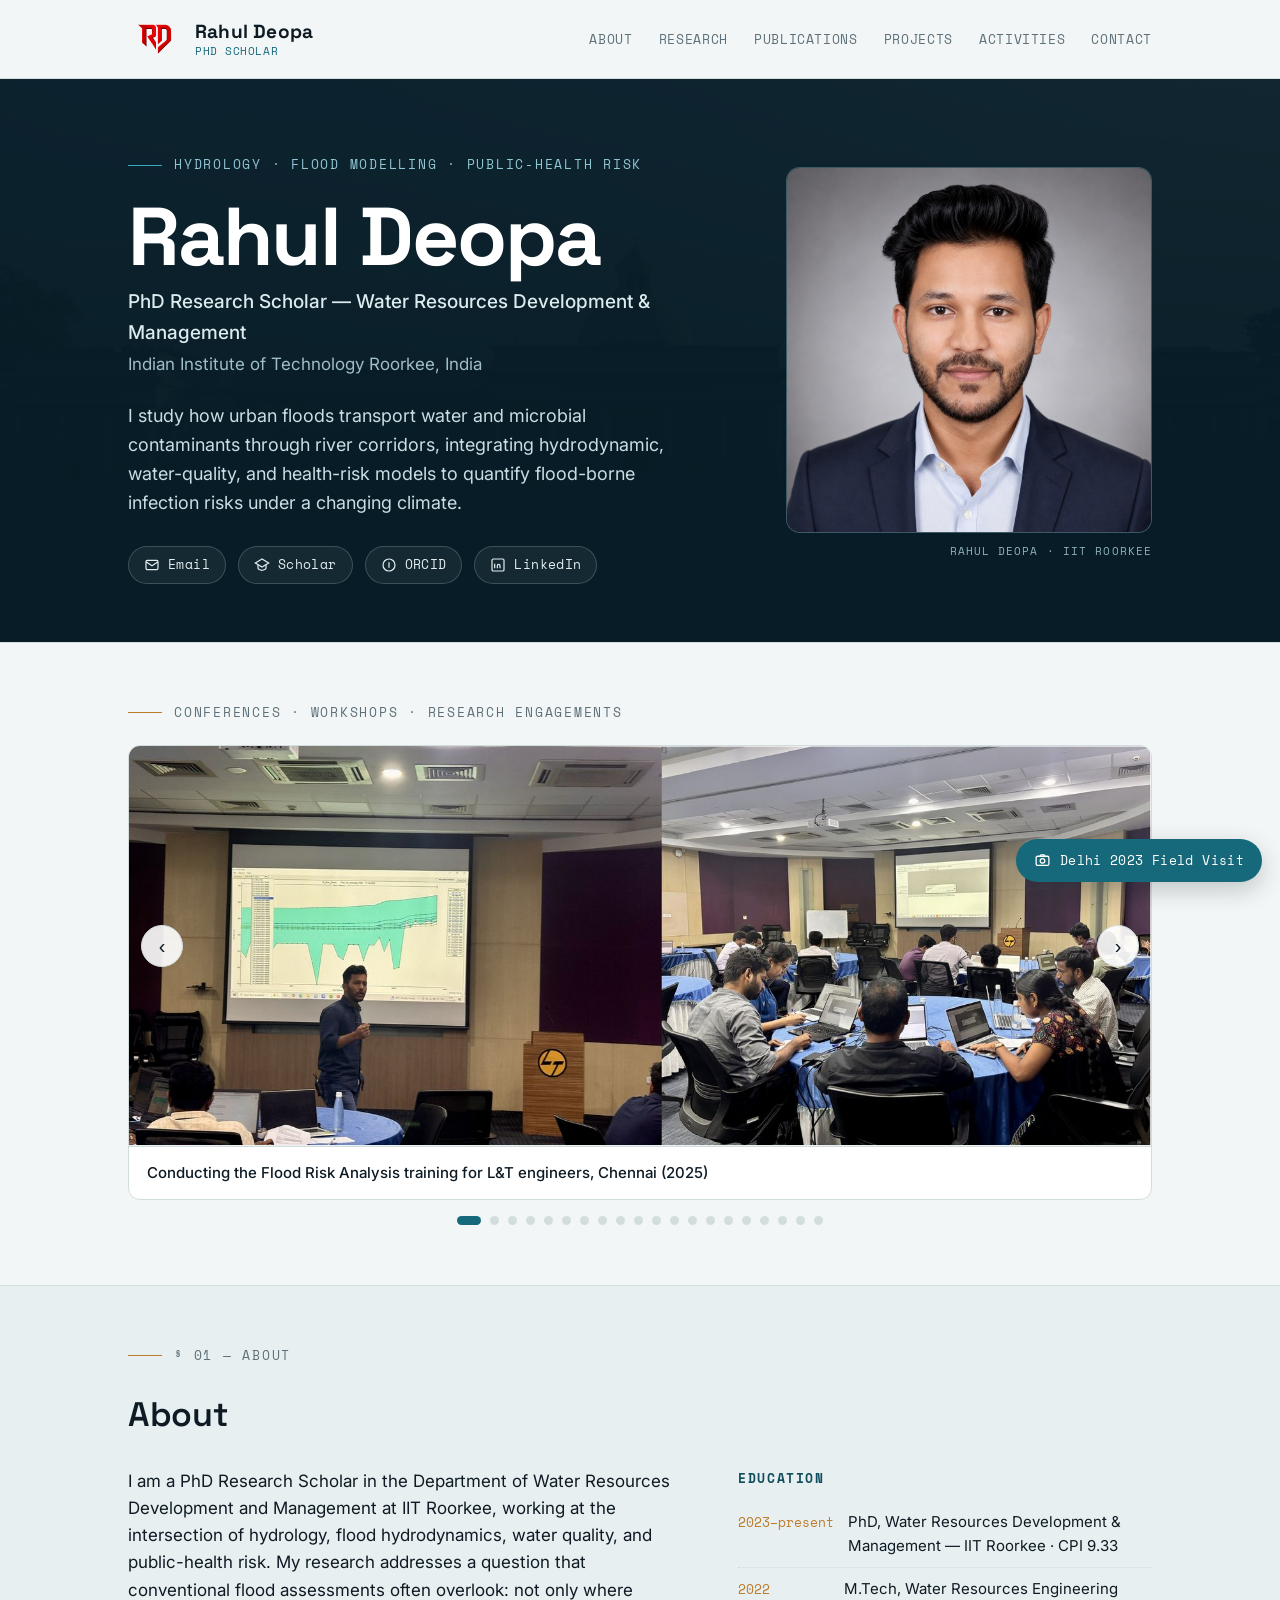
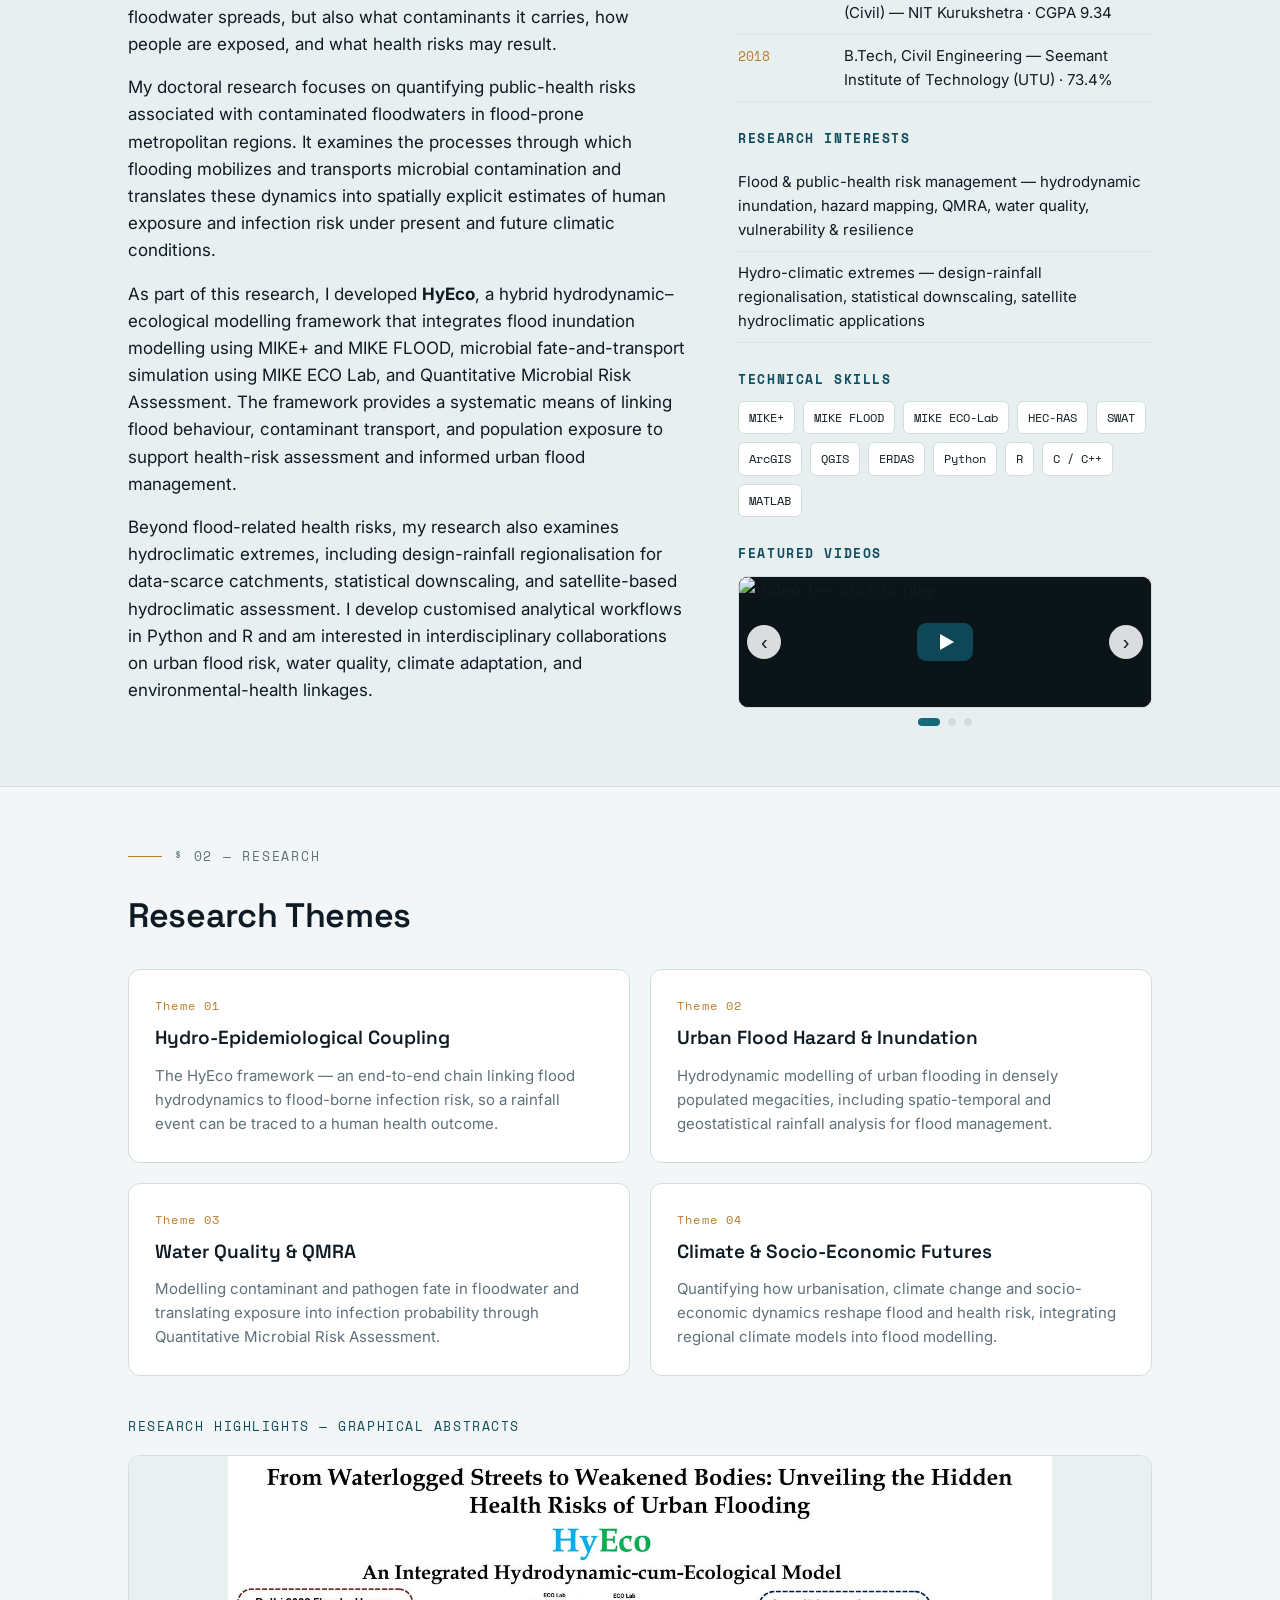
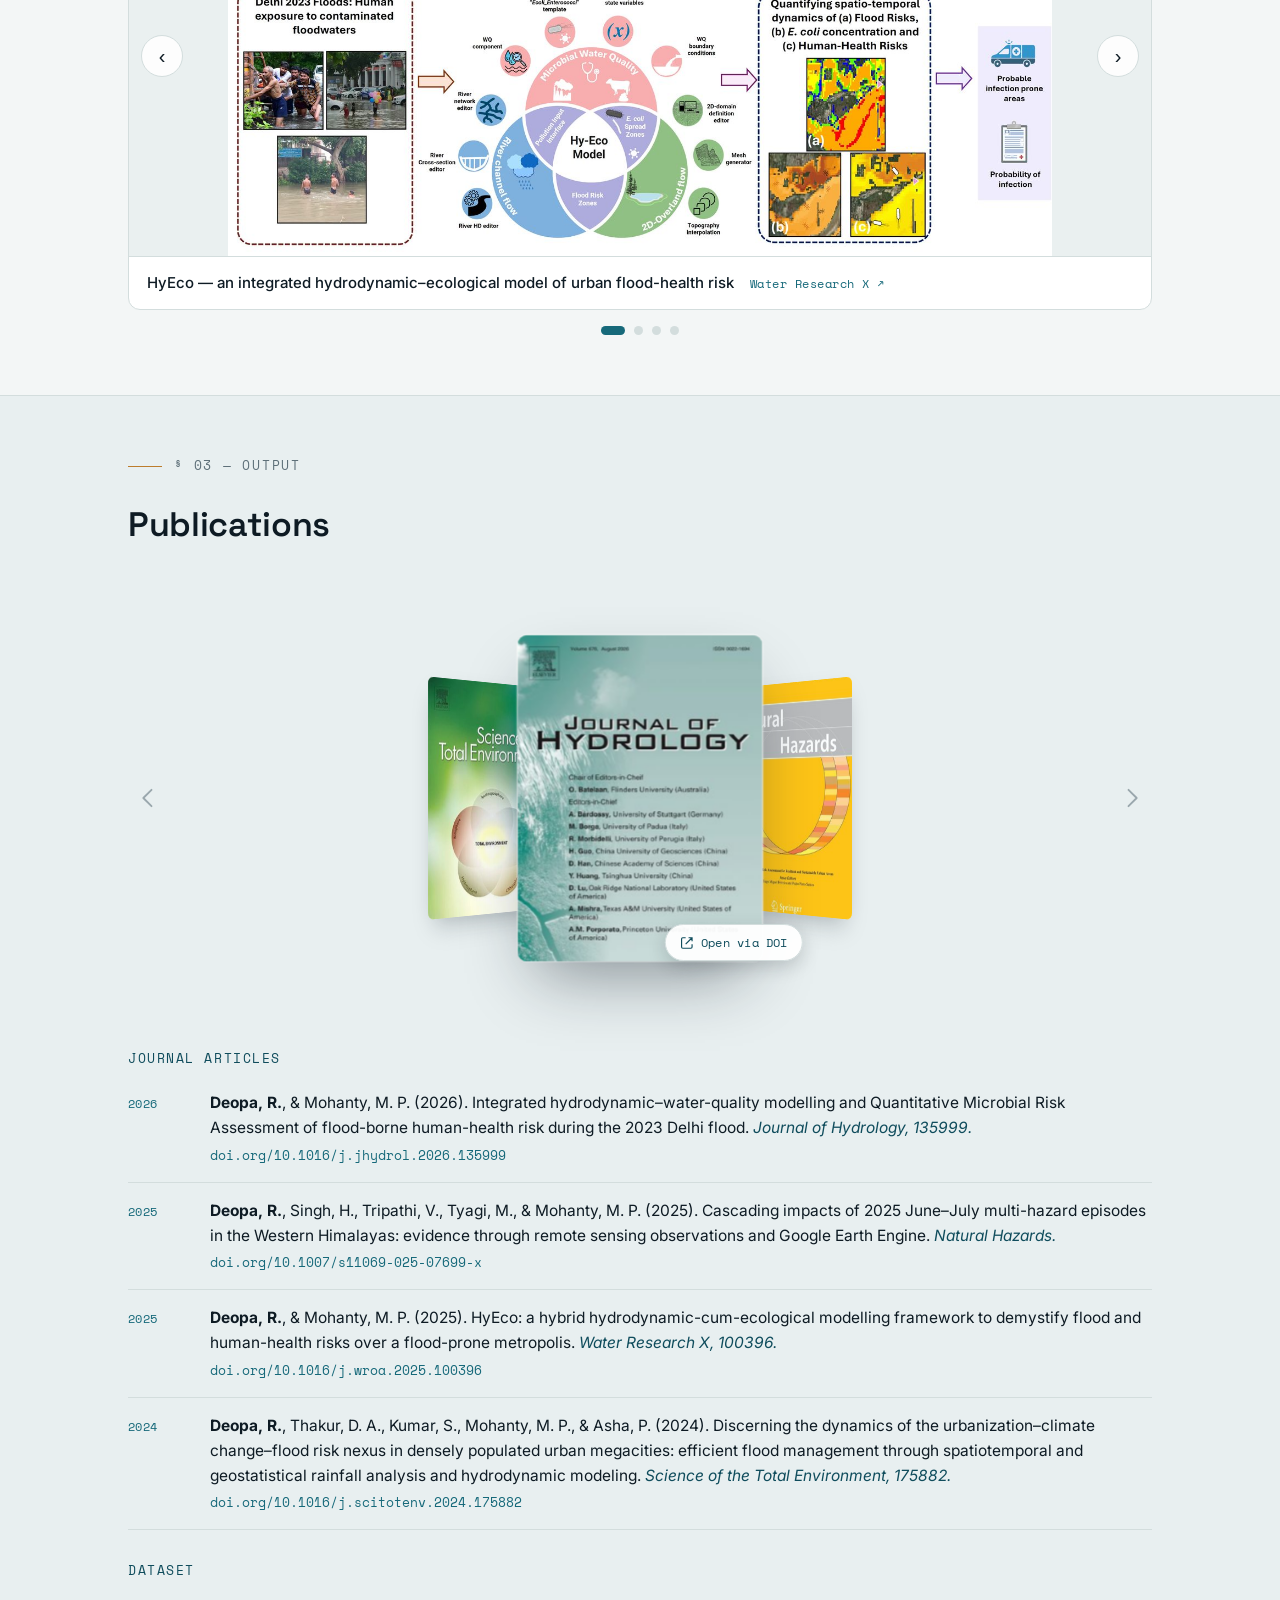
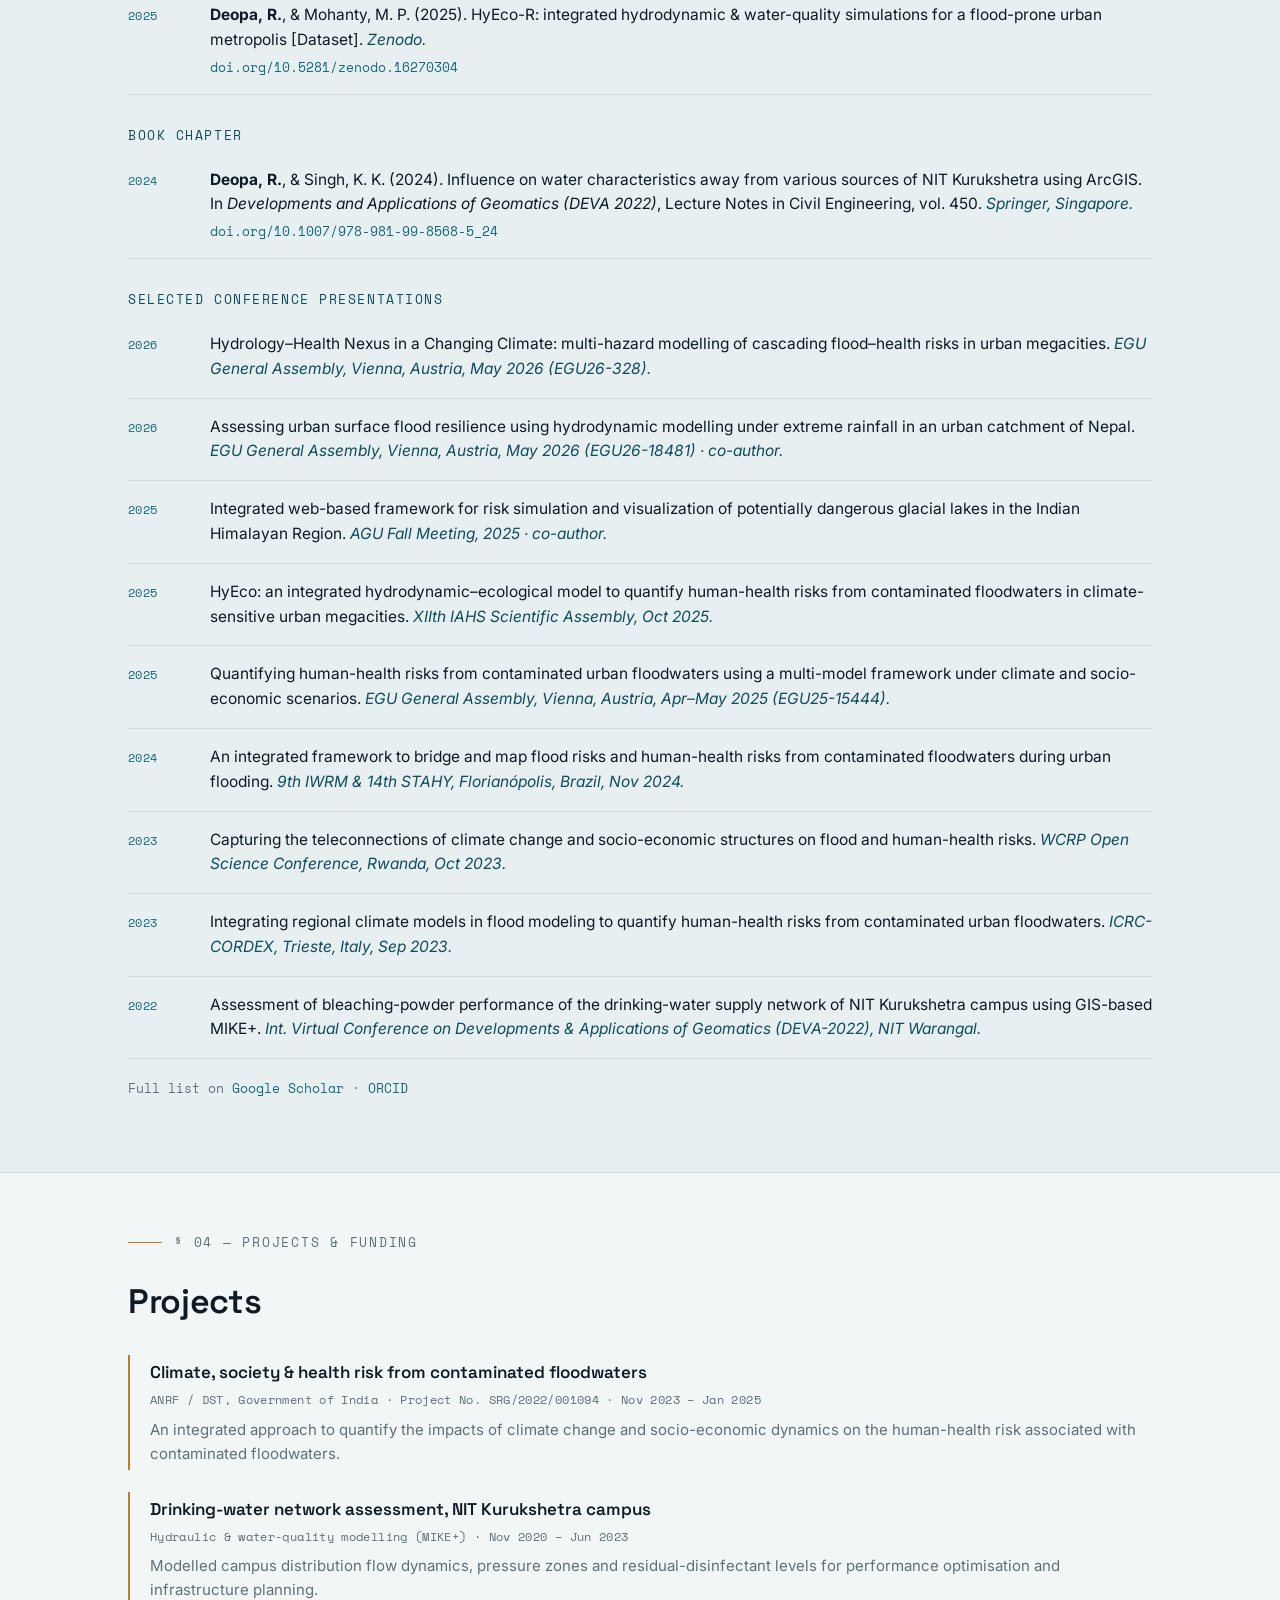
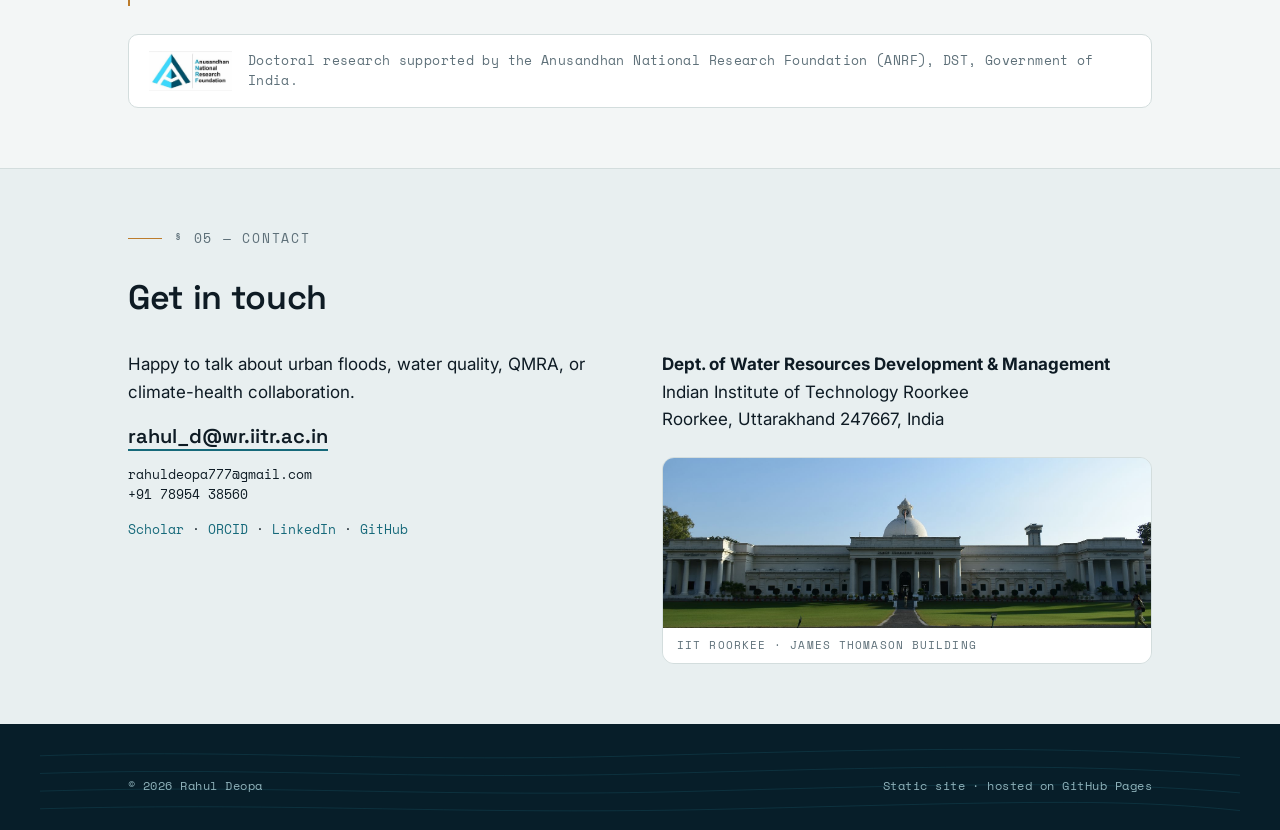
==== commit d6710673: "Add files via upload" ====
--- a/index.html
+++ b/index.html
@@ -483,12 +483,19 @@
   document.getElementById('cfNext').addEventListener('click',function(){setActive(active+1);});
   cf.tabIndex=0;
   cf.addEventListener('keydown',function(e){ if(e.key==='ArrowLeft'){e.preventDefault();setActive(active-1);} else if(e.key==='ArrowRight'){e.preventDefault();setActive(active+1);} });
-  var dragging=false,lastX=0,accum=0,moved=0,stepPx=80;
-  stage.addEventListener('pointerdown',function(e){ dragging=true; lastX=e.clientX; accum=0; moved=0; stepPx=Math.max(56,(cards[0].getBoundingClientRect().width||210)*0.55); stage.classList.add('dragging'); stage.setPointerCapture(e.pointerId); });
-  stage.addEventListener('pointermove',function(e){ if(!dragging)return; var dx=e.clientX-lastX; lastX=e.clientX; accum+=dx; moved+=Math.abs(dx); while(accum>stepPx){setActive(active-1);accum-=stepPx;} while(accum<-stepPx){setActive(active+1);accum+=stepPx;} });
-  function endDrag(e){ if(!dragging)return; dragging=false; stage.classList.remove('dragging'); try{stage.releasePointerCapture(e.pointerId);}catch(_){} }
+  // Pointer drag: capture ONLY after real movement, so a plain tap still fires
+  // its native click and the cover's DOI link opens normally.
+  var down=false, dragging=false, startX=0, lastX=0, accum=0, moved=0, stepPx=80, pid=null;
+  stage.addEventListener('pointerdown',function(e){ down=true; dragging=false; startX=lastX=e.clientX; accum=0; moved=0; pid=e.pointerId; stepPx=Math.max(56,(cards[0].getBoundingClientRect().width||210)*0.55); });
+  stage.addEventListener('pointermove',function(e){
+    if(!down) return;
+    var dx=e.clientX-lastX; lastX=e.clientX; moved+=Math.abs(dx);
+    if(!dragging && Math.abs(e.clientX-startX)>8){ dragging=true; stage.classList.add('dragging'); try{ stage.setPointerCapture(pid); }catch(_){} }
+    if(dragging){ accum+=dx; while(accum>stepPx){setActive(active-1);accum-=stepPx;} while(accum<-stepPx){setActive(active+1);accum+=stepPx;} }
+  });
+  function endDrag(){ if(!down) return; down=false; if(dragging){ dragging=false; stage.classList.remove('dragging'); try{ stage.releasePointerCapture(pid); }catch(_){} } }
   stage.addEventListener('pointerup',endDrag); stage.addEventListener('pointercancel',endDrag);
-  // front cover click -> open DOI; side cover click -> rotate it to front; drag -> never navigates
+  // front cover click -> open DOI (native); side cover click -> rotate to front; a drag -> never navigates
   cards.forEach(function(card,i){
     card.querySelector('a').addEventListener('click',function(e){
       if(moved>10){ e.preventDefault(); return; }
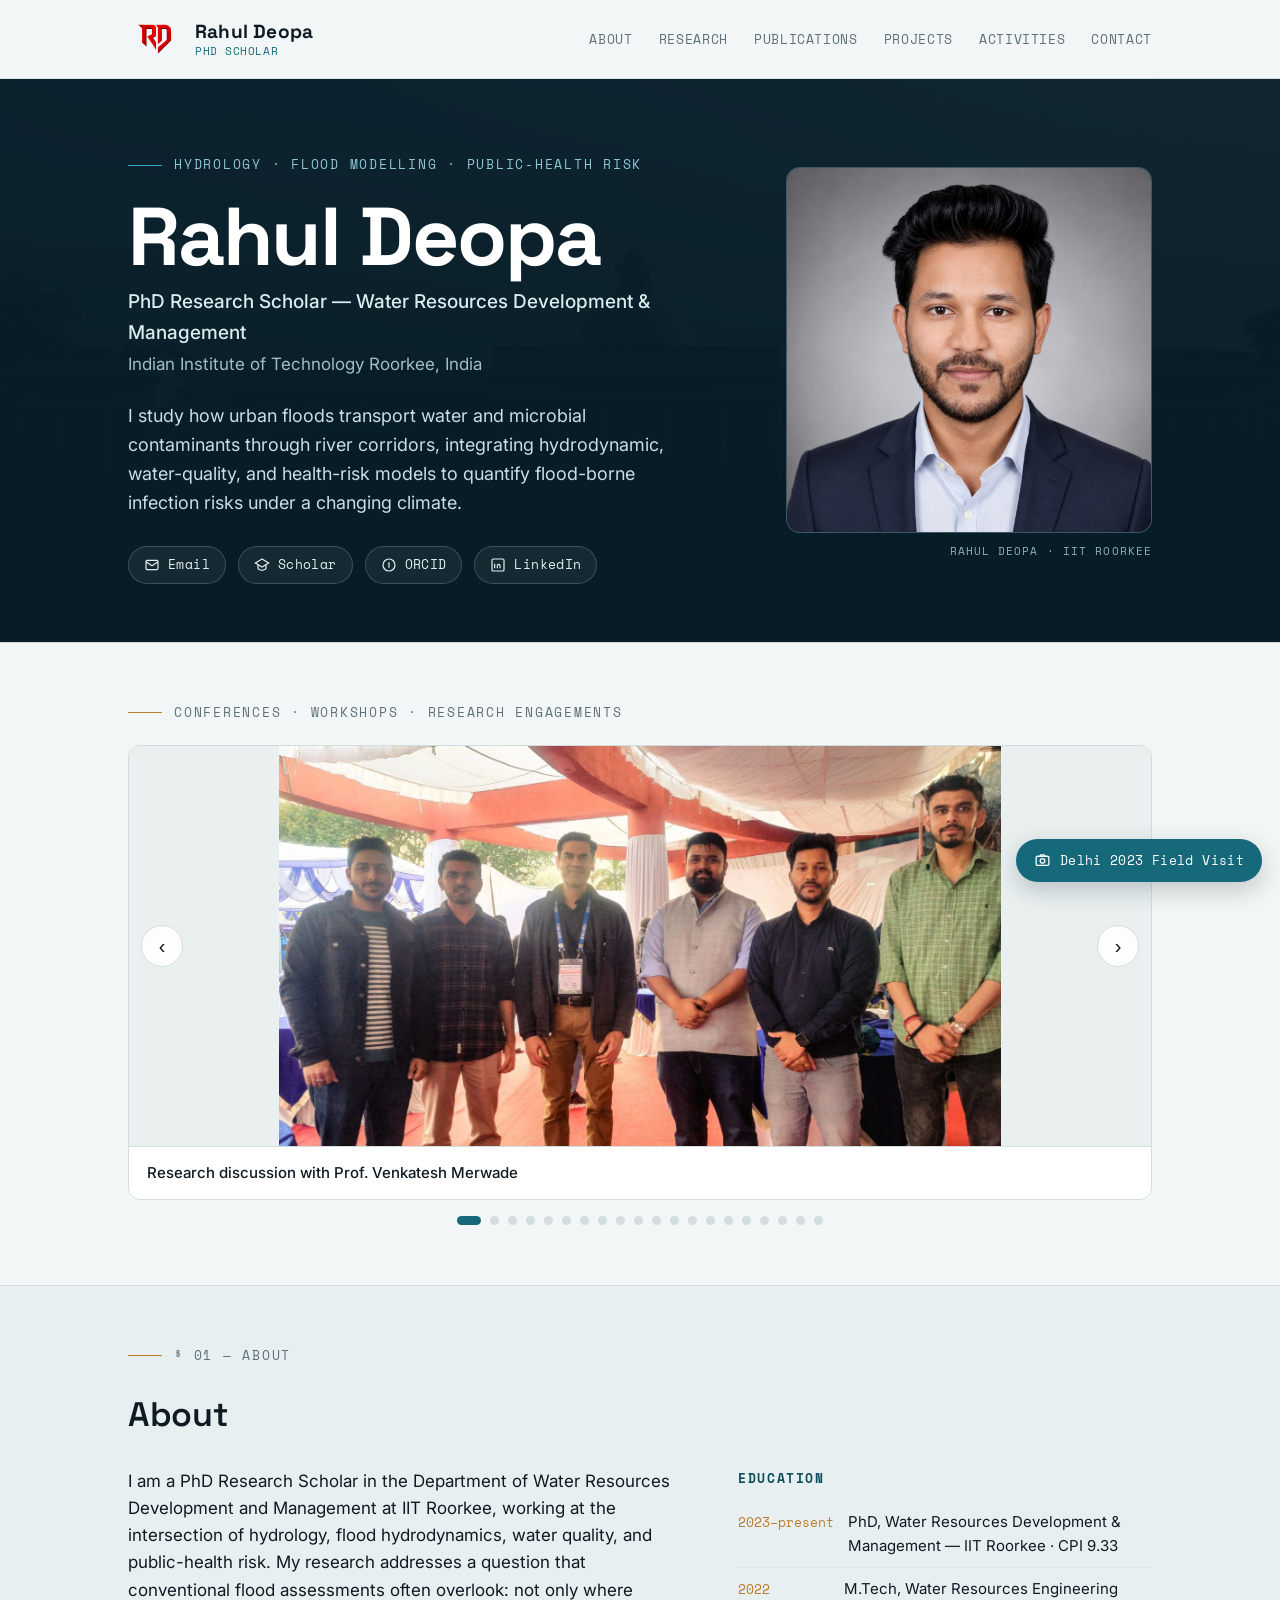
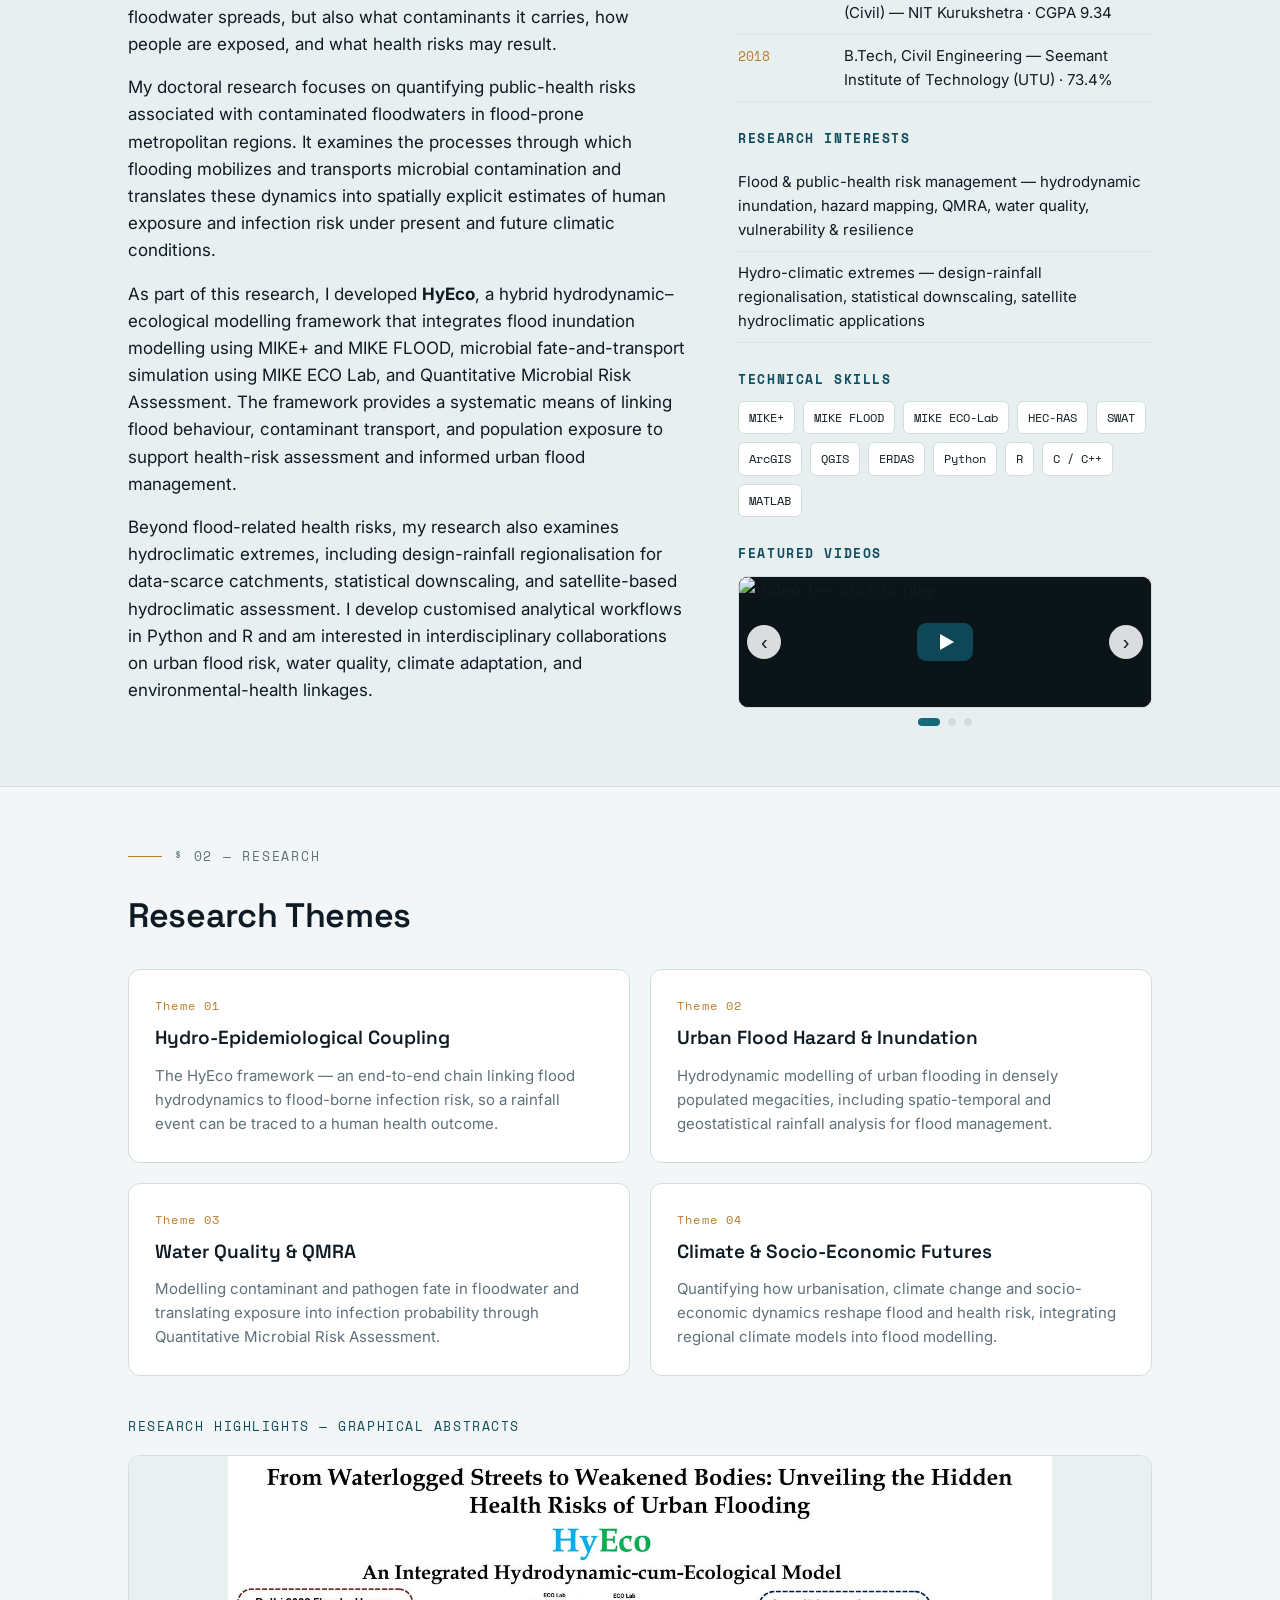
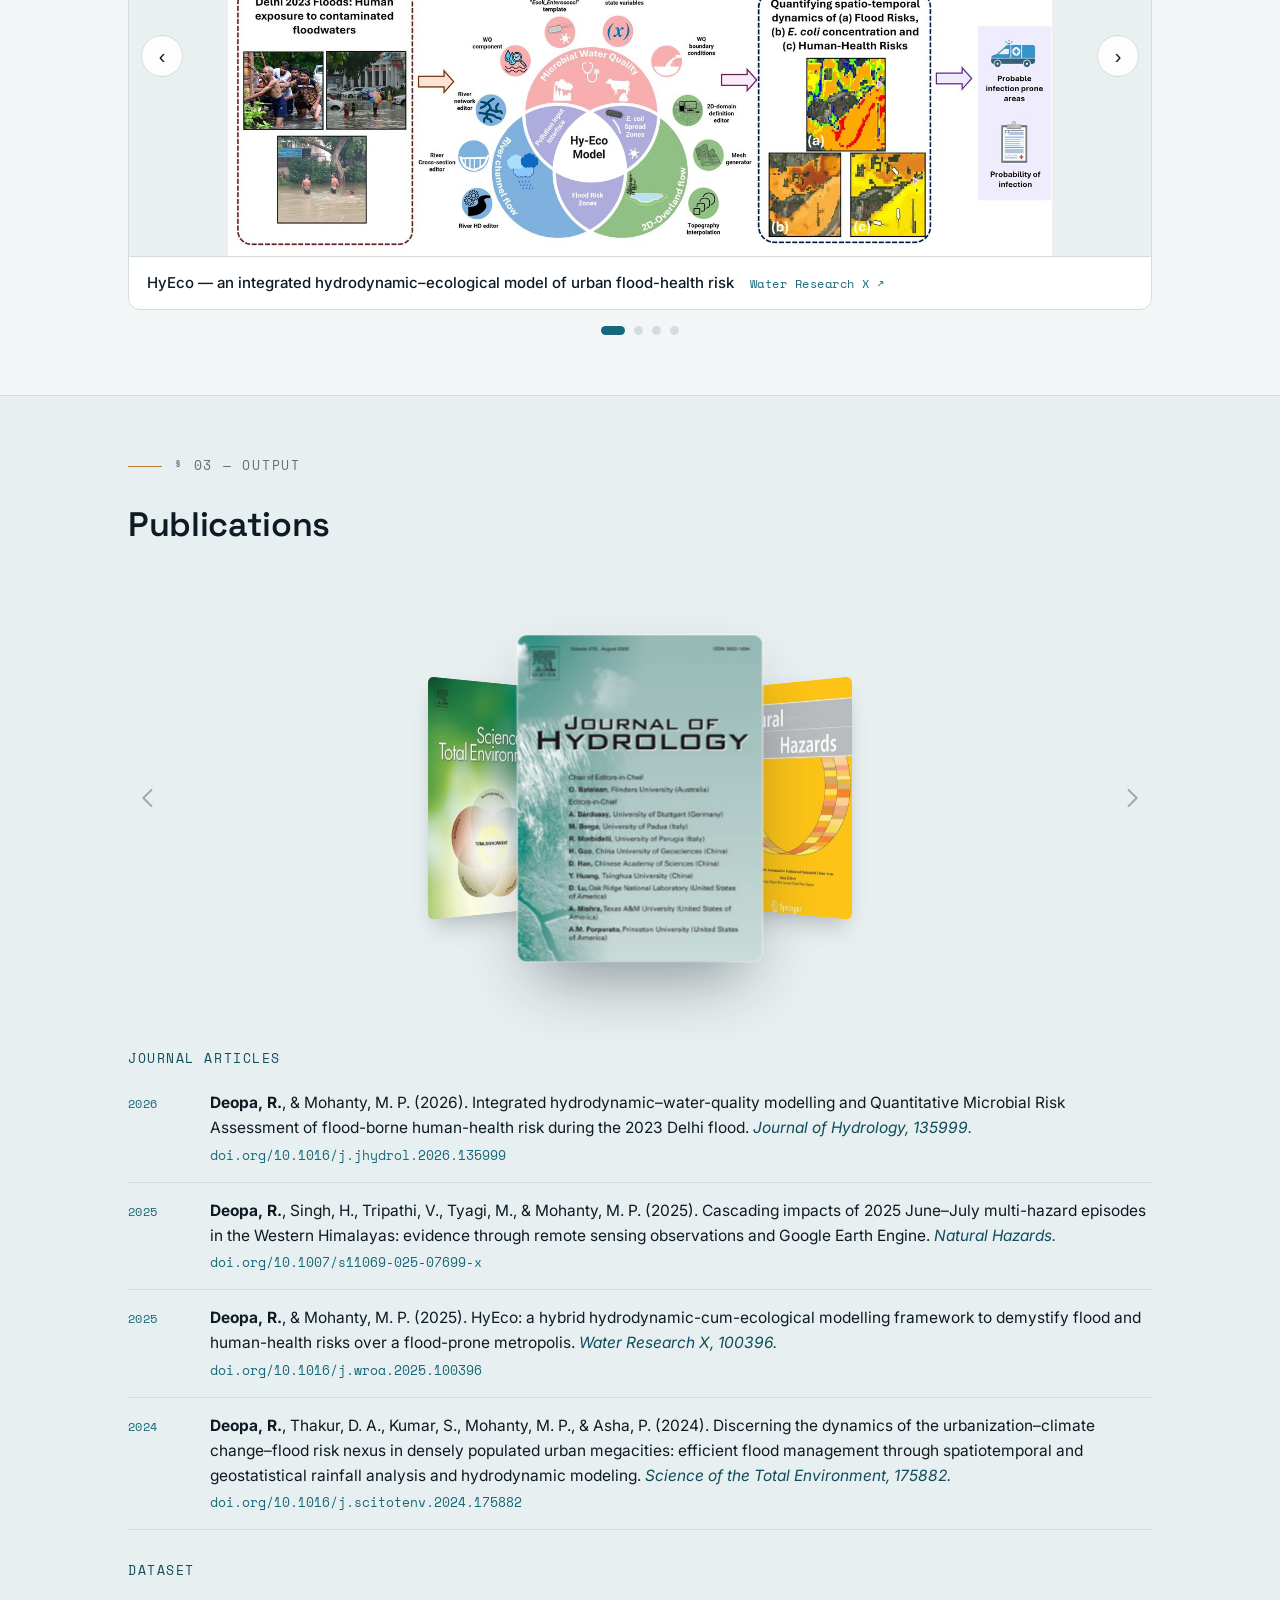
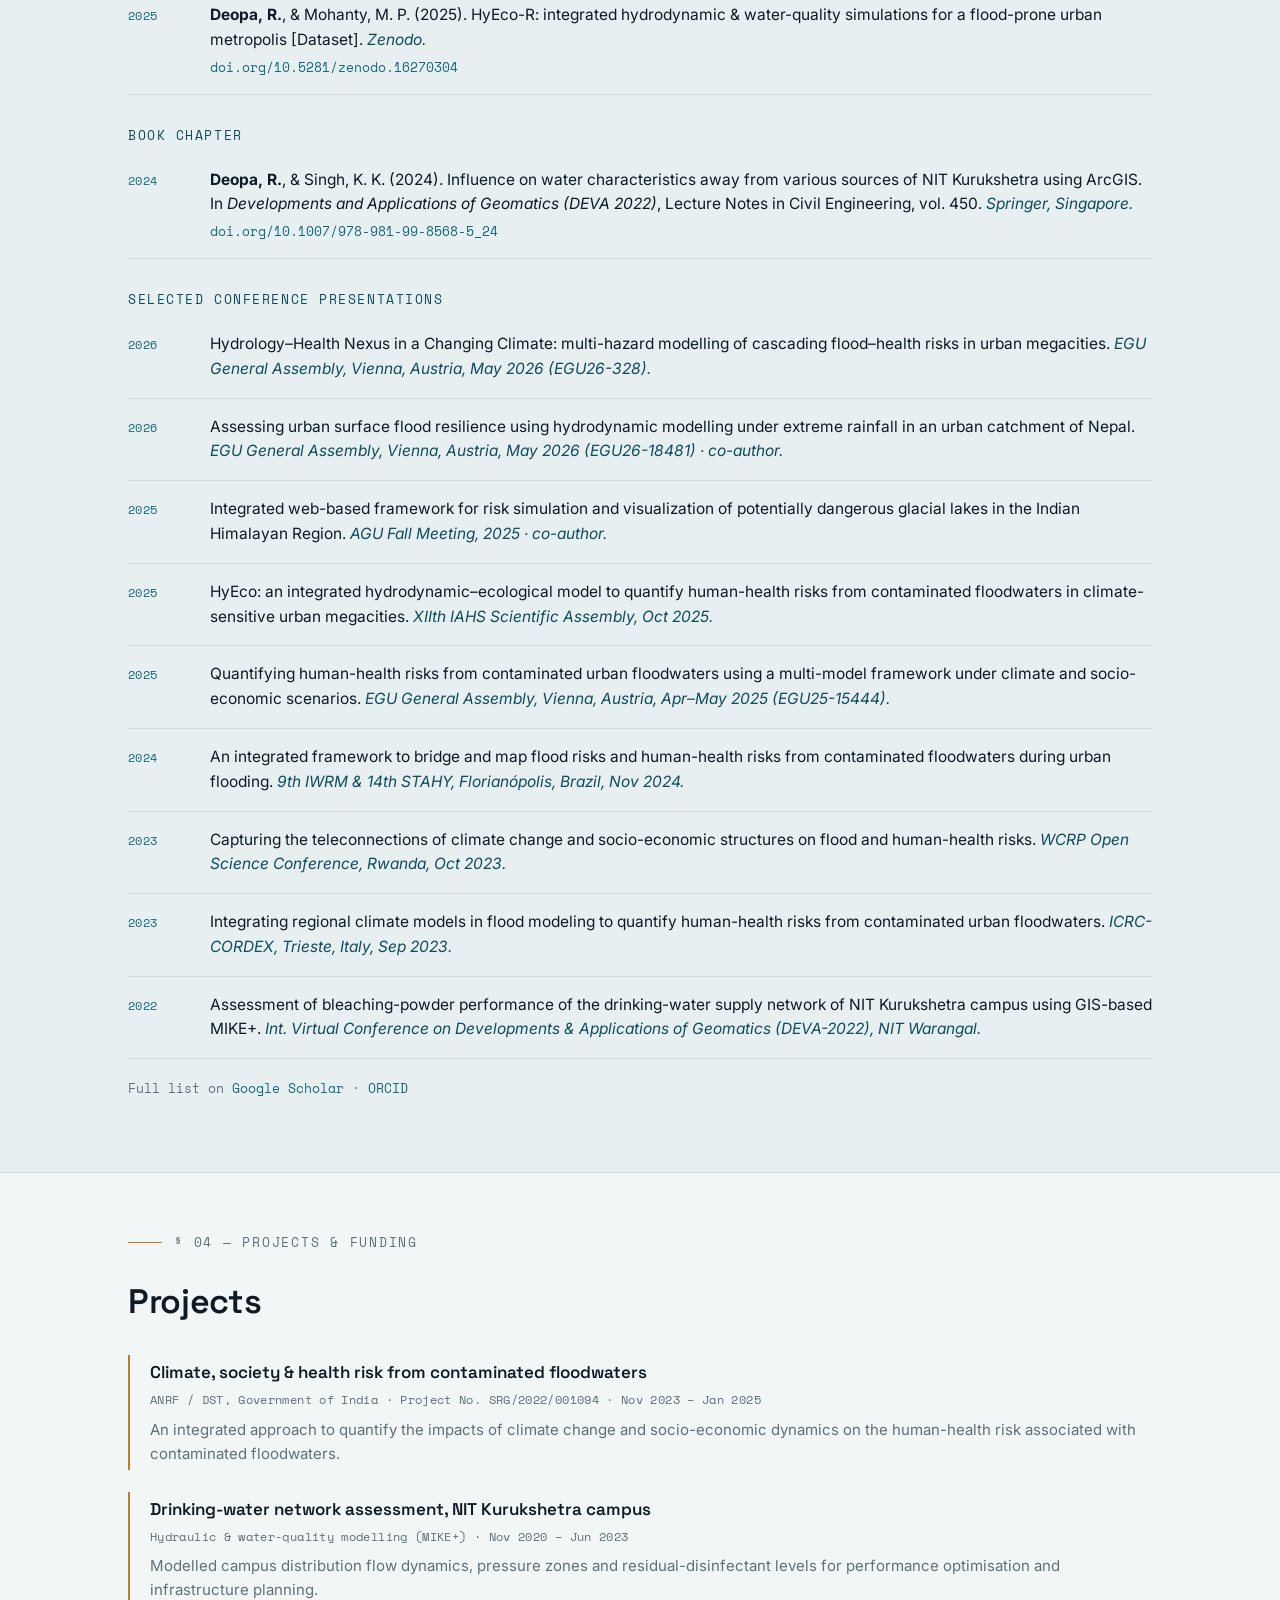
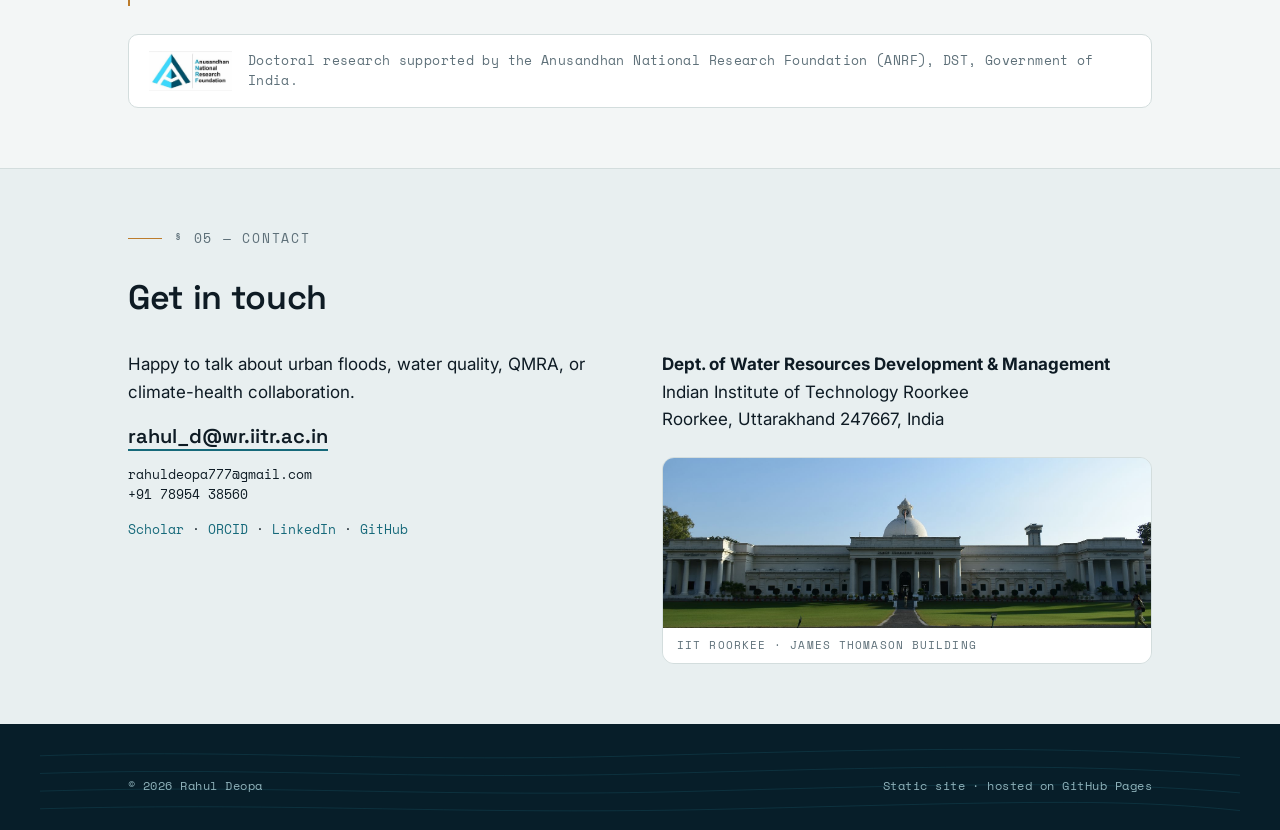
==== commit af43a7e0: "Add files via upload" ====
--- a/index.html
+++ b/index.html
@@ -262,10 +262,6 @@
       <button class="cf-arrow cf-next" id="cfNext" type="button" aria-label="Show next publication">
         <svg viewBox="0 0 24 24" fill="none" stroke="currentColor" stroke-width="1.6" stroke-linecap="round" stroke-linejoin="round"><path d="M9 5l7 7-7 7"/></svg>
       </button>
-      <a class="cf-doi" id="cfDoi" target="_blank" rel="noopener" aria-label="Open the front publication via DOI in a new tab">
-        <svg viewBox="0 0 24 24" fill="none" stroke="currentColor" stroke-width="2"><path d="M10 14 21 3M15 3h6v6M21 14v5a2 2 0 0 1-2 2H5a2 2 0 0 1-2-2V5a2 2 0 0 1 2-2h5"/></svg>
-        Open via DOI
-      </a>
       <div class="cf-sr" aria-live="polite" id="cfLive"></div>
     </div>
 
@@ -449,7 +445,7 @@
     {cover:"assets/cover_stoten.jpg", title:"Urbanization–climate change–flood risk nexus in densely populated urban megacities", journal:"Science of the Total Environment", year:"2024", doi:"https://doi.org/10.1016/j.scitotenv.2024.175882"}
   ];
   var stage=document.getElementById('cfStage'); if(!stage) return;
-  var cf=document.getElementById('cf'), live=document.getElementById('cfLive'), doi=document.getElementById('cfDoi');
+  var cf=document.getElementById('cf'), live=document.getElementById('cfLive');
   var n=PUBS.length, active=0, cards=[];
   PUBS.forEach(function(p){
     var card=document.createElement('div'); card.className='cf-card';
@@ -475,7 +471,6 @@
       card.querySelector('a').tabIndex=hidden?-1:0;
     });
     var p=PUBS[active];
-    if(doi){ doi.href=p.doi; doi.setAttribute('aria-label','Open \u201C'+p.title+'\u201D ('+p.journal+') via DOI in a new tab'); }
     if(live) live.textContent=p.journal+' ('+p.year+'): '+p.title;
   }
   function setActive(k){ active=((k%n)+n)%n; render(); }
@@ -495,11 +490,11 @@
   });
   function endDrag(){ if(!down) return; down=false; if(dragging){ dragging=false; stage.classList.remove('dragging'); try{ stage.releasePointerCapture(pid); }catch(_){} } }
   stage.addEventListener('pointerup',endDrag); stage.addEventListener('pointercancel',endDrag);
-  // front cover click -> open DOI (native); side cover click -> rotate to front; a drag -> never navigates
-  cards.forEach(function(card,i){
+  // Clicking ANY cover opens that paper's own DOI (native anchor navigation).
+  // Only a real drag/swipe is suppressed so it never opens a link.
+  cards.forEach(function(card){
     card.querySelector('a').addEventListener('click',function(e){
-      if(moved>10){ e.preventDefault(); return; }
-      if(offsetOf(i)!==0){ e.preventDefault(); setActive(i); }
+      if(moved>10){ e.preventDefault(); }
     });
   });
   window.addEventListener('resize',function(){ measure(); render(); });
--- a/styles.css
+++ b/styles.css
@@ -320,19 +320,8 @@
   .cf-arrow svg{ width:28px; height:28px; }
   .cf-prev{ left:0; } .cf-next{ right:0; }
 
-  /* "Open via DOI" chip on the front cover */
-  .cf-doi{ position:absolute; z-index:25; bottom:13%; left:50%; transform:translateX(18%);
-    display:inline-flex; align-items:center; gap:7px; padding:8px 14px; border-radius:999px;
-    background:rgba(255,255,255,.94); border:1px solid var(--line); color:var(--cf-accent-deep);
-    font-family:var(--mono); font-size:12px; letter-spacing:.02em; white-space:nowrap; text-decoration:none;
-    box-shadow:0 6px 18px rgba(14,27,36,.18); transition:background .2s,color .2s,border-color .2s,transform .2s; }
-  .cf-doi:hover{ background:var(--cf-accent); color:#fff; border-color:var(--cf-accent); transform:translateX(18%) translateY(-2px); }
-  .cf-doi svg{ width:14px; height:14px; }
-
-  .cf-sr{ position:absolute; width:1px; height:1px; overflow:hidden; clip:rect(0 0 0 0); white-space:nowrap; }
+.cf-sr{ position:absolute; width:1px; height:1px; overflow:hidden; clip:rect(0 0 0 0); white-space:nowrap; }
   @media(max-width:560px){
     .cf-wrap{ padding:0 32px; }
-    .cf-doi{ left:50%; transform:translateX(-50%); bottom:10%; }
-    .cf-doi:hover{ transform:translateX(-50%) translateY(-2px); }
   }
   @media(prefers-reduced-motion:reduce){ .cf-card,.cf-card a{ transition:none; } }
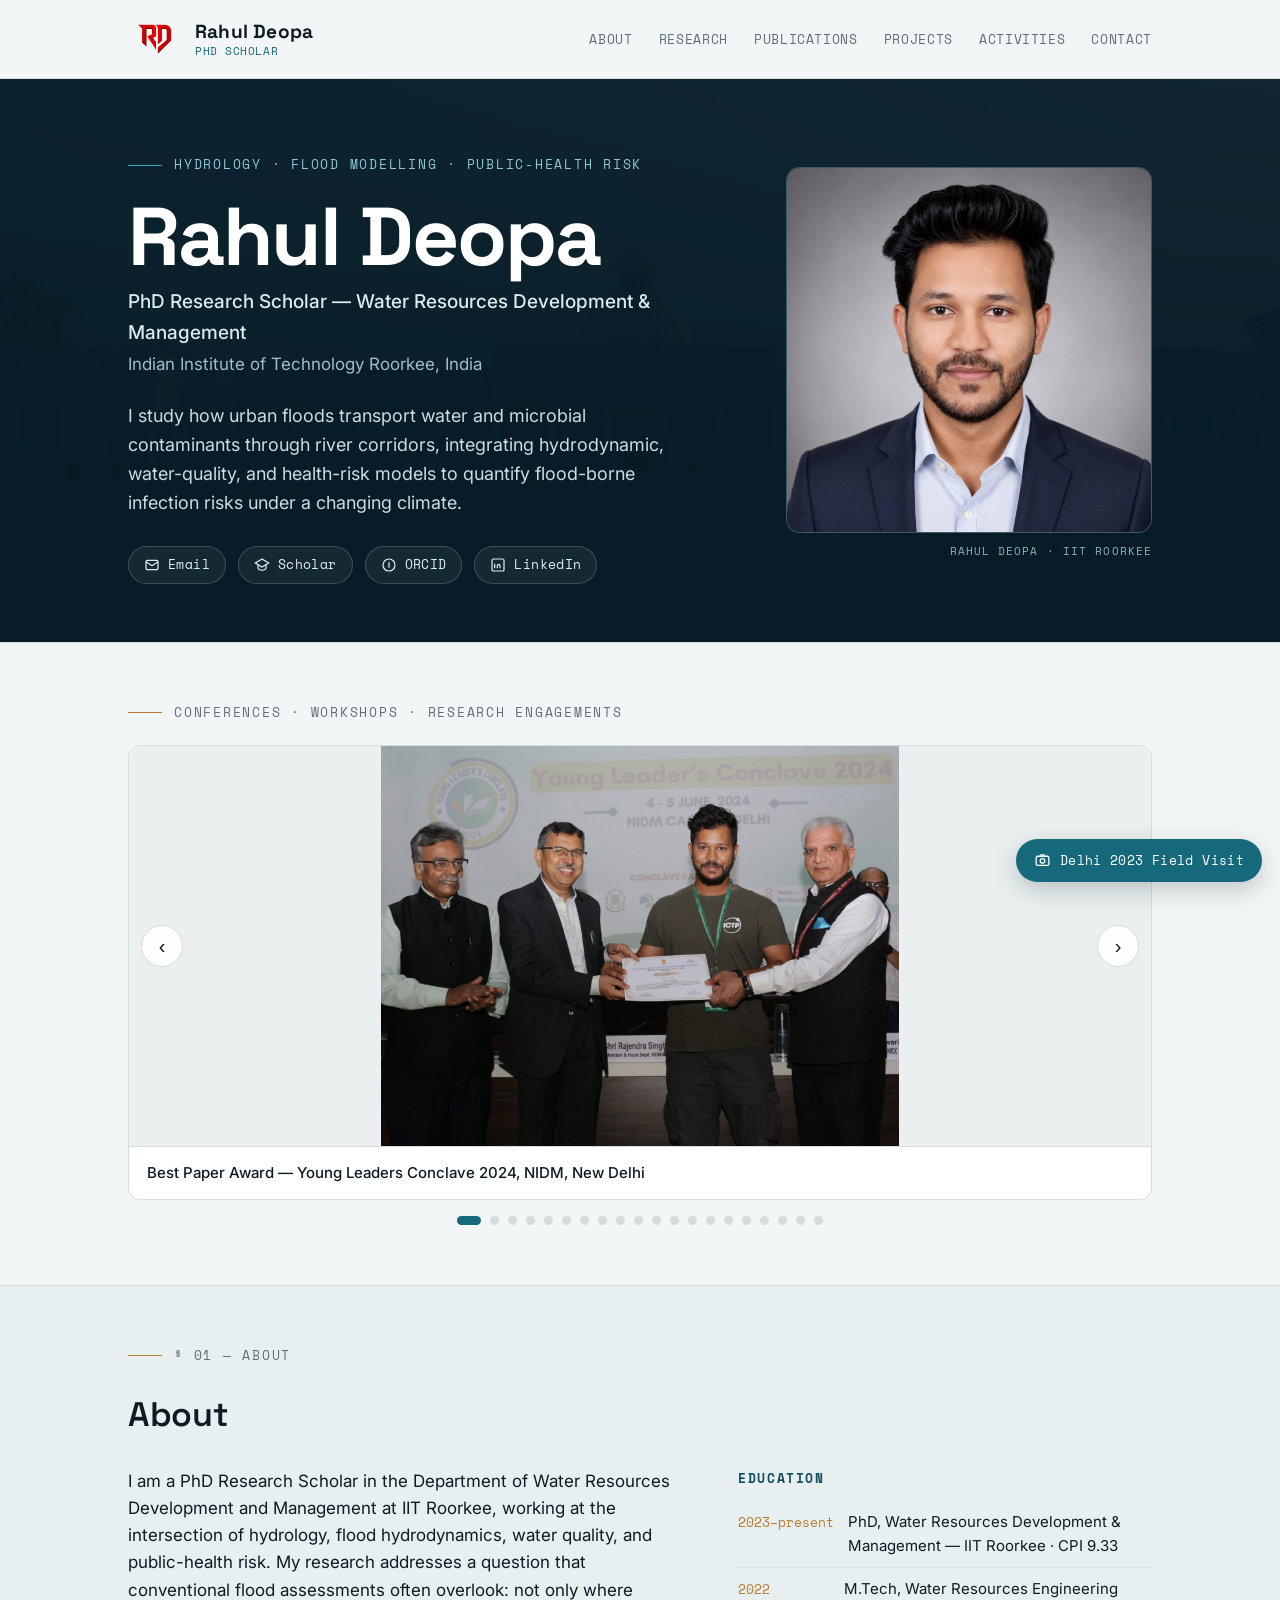
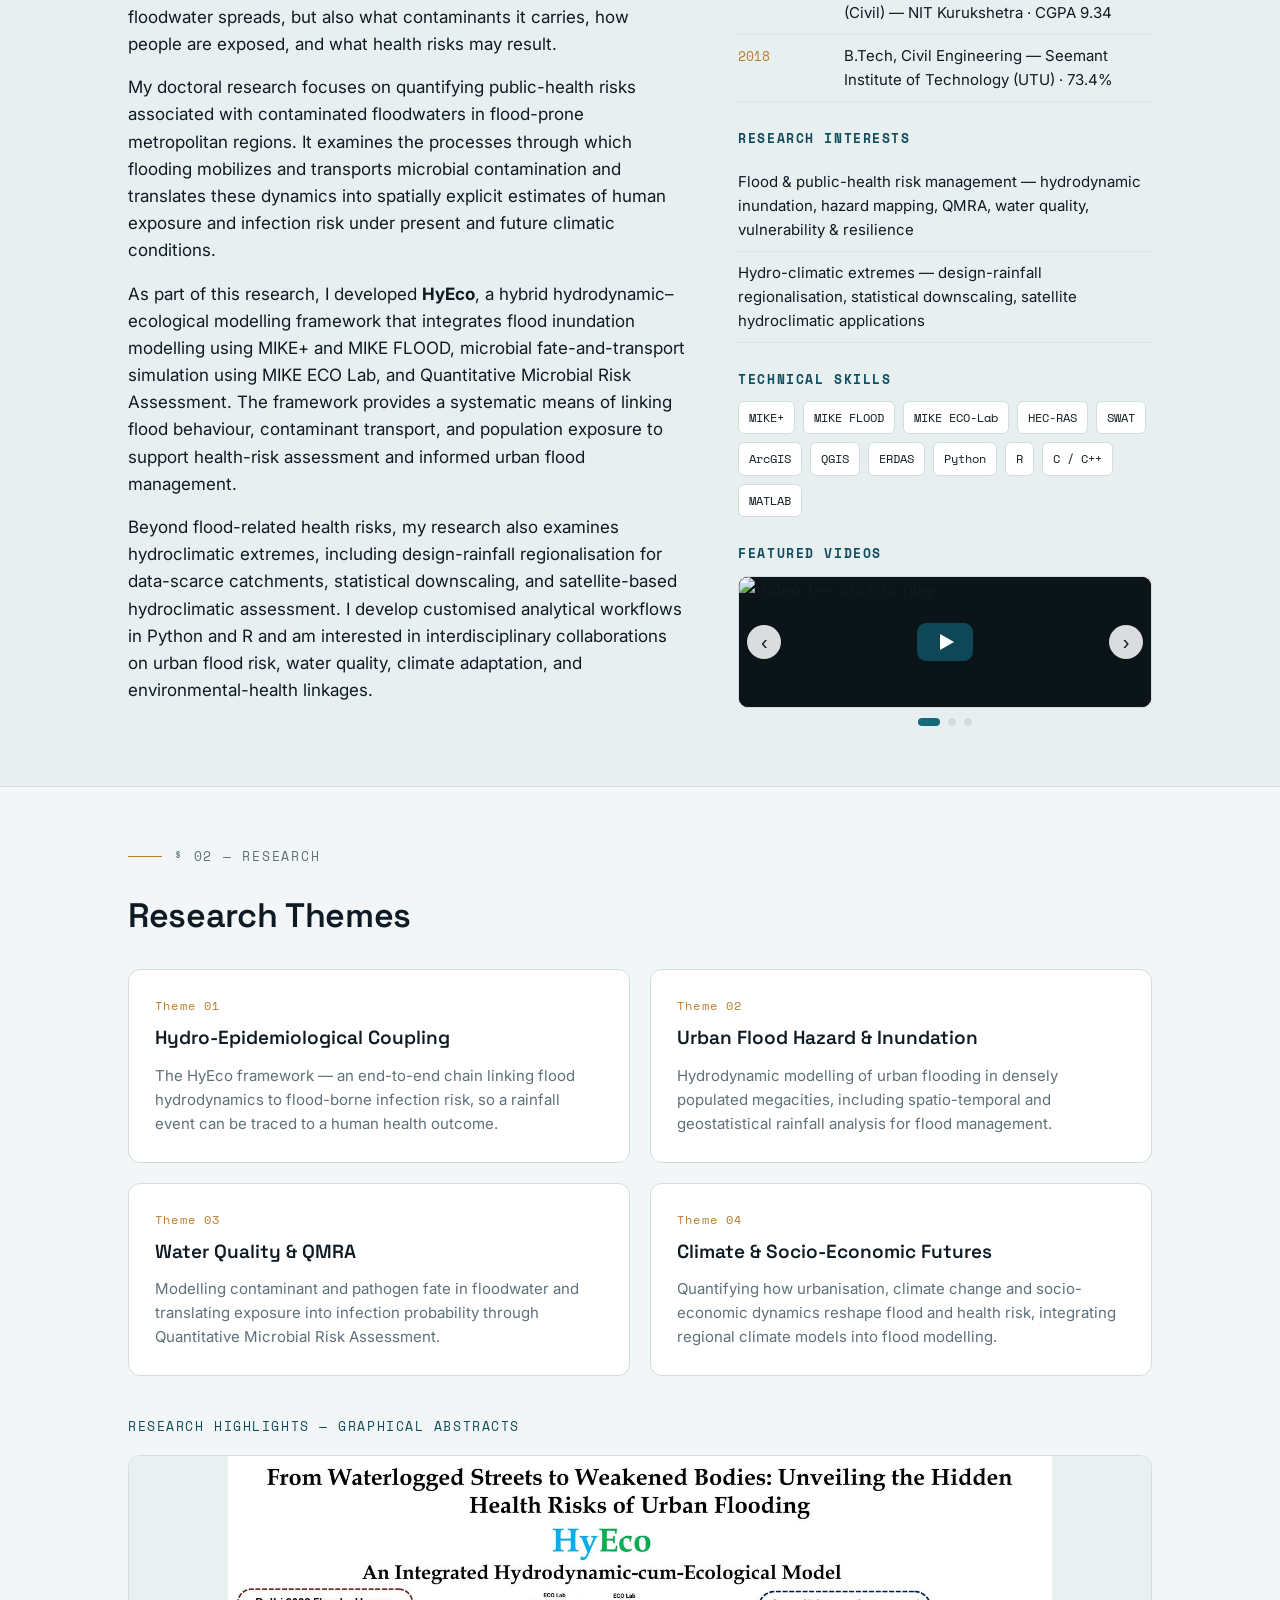
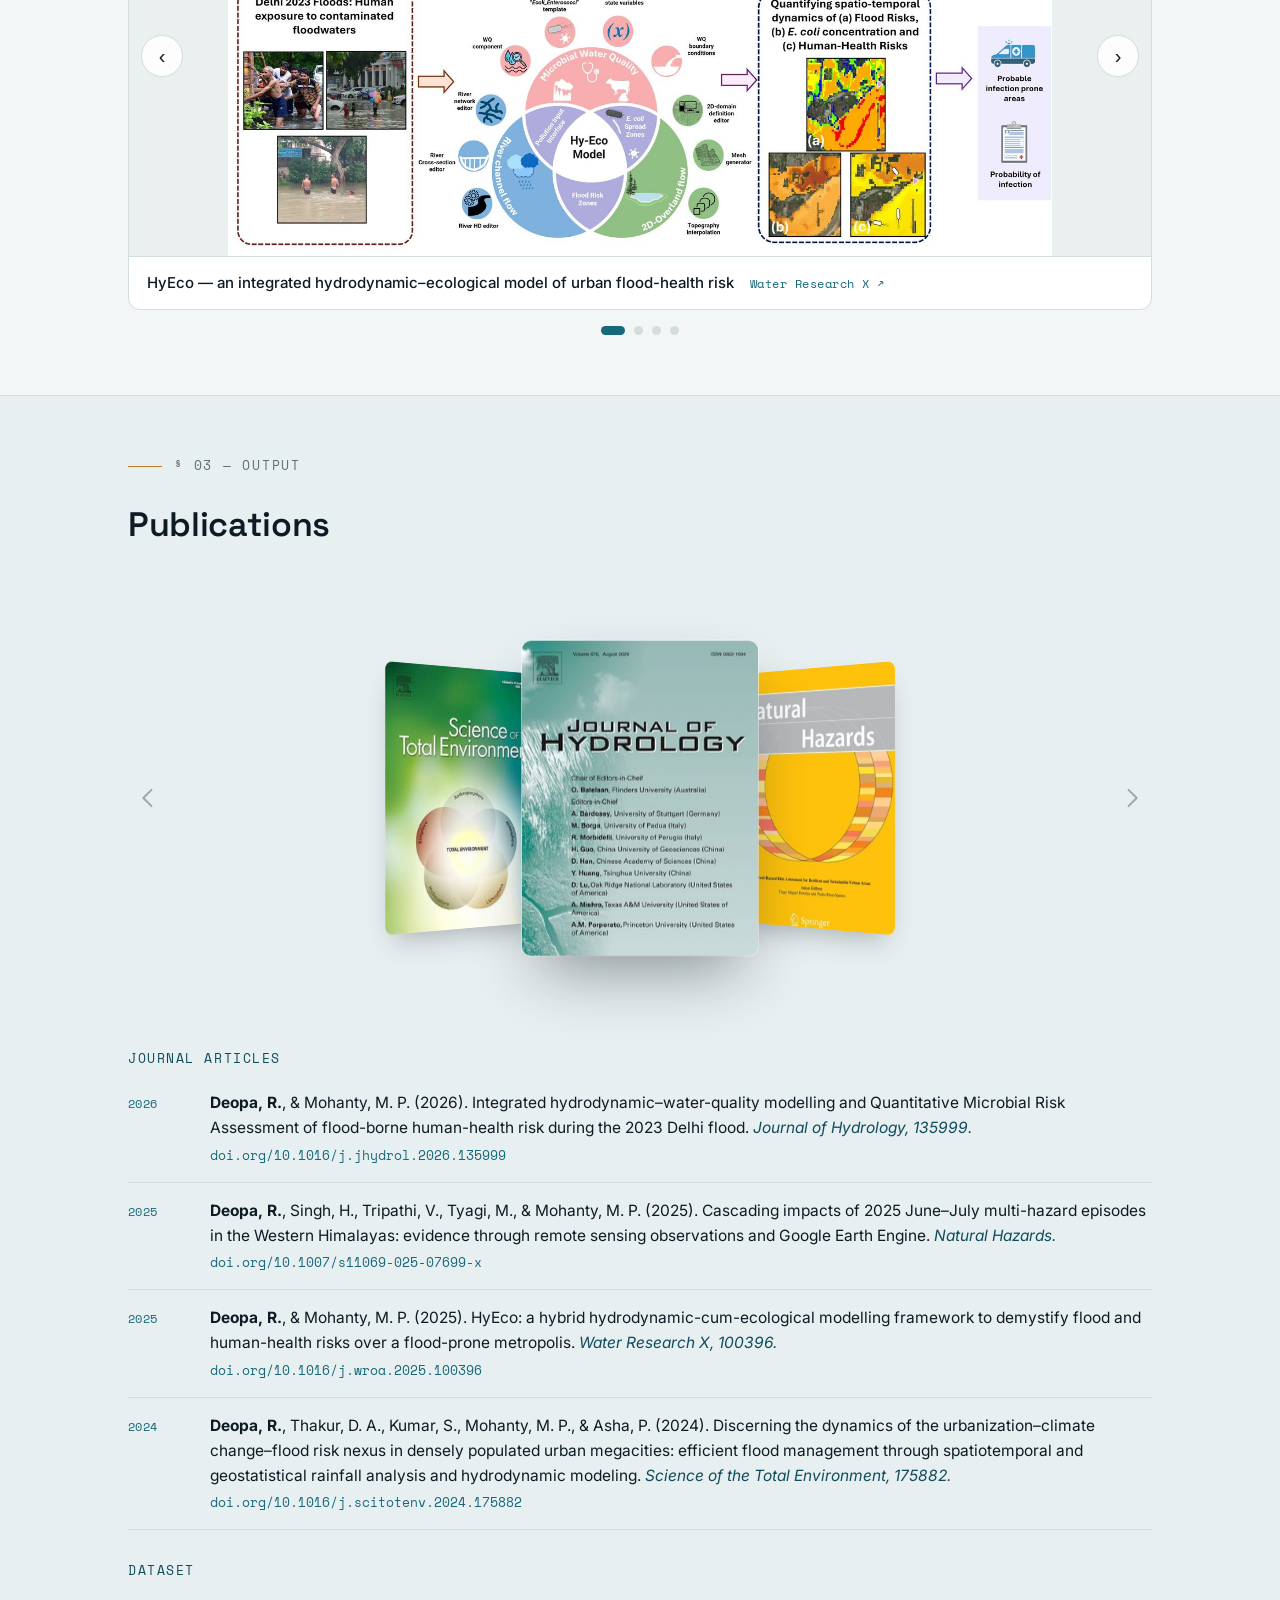
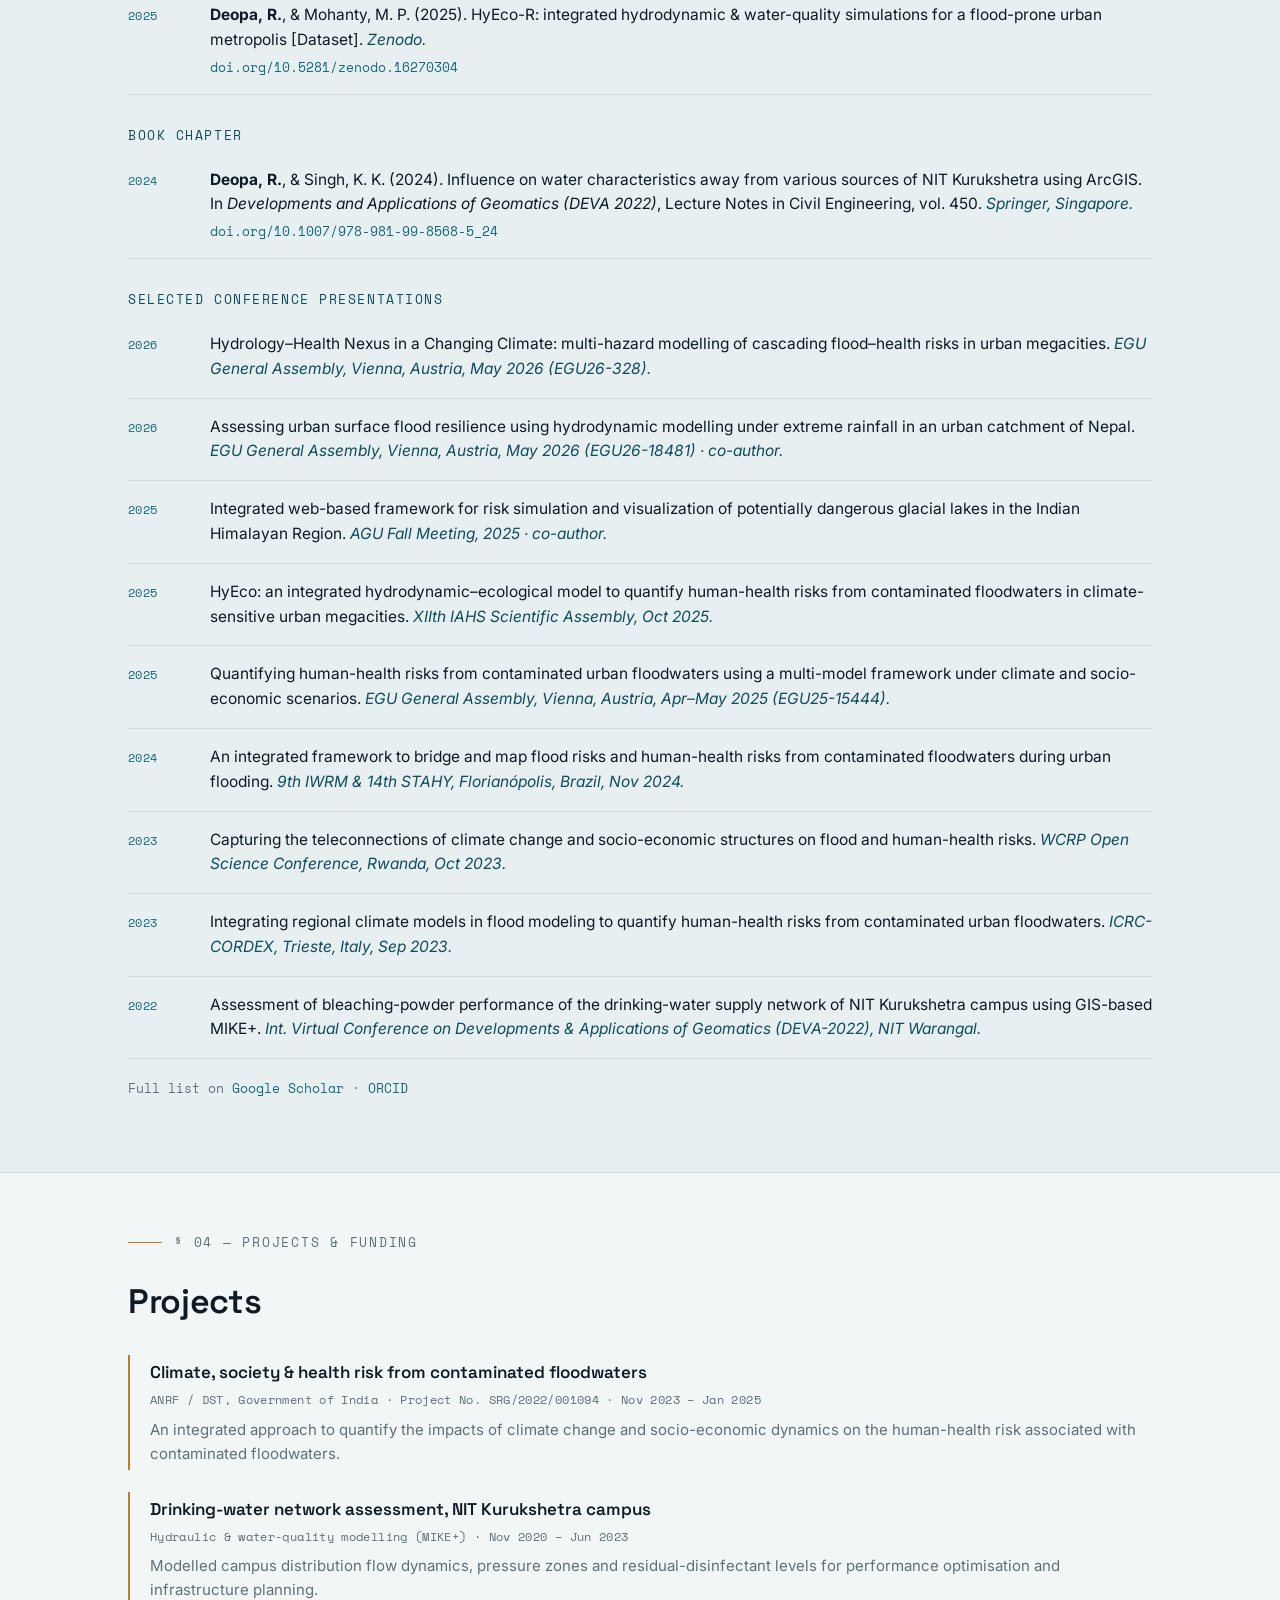
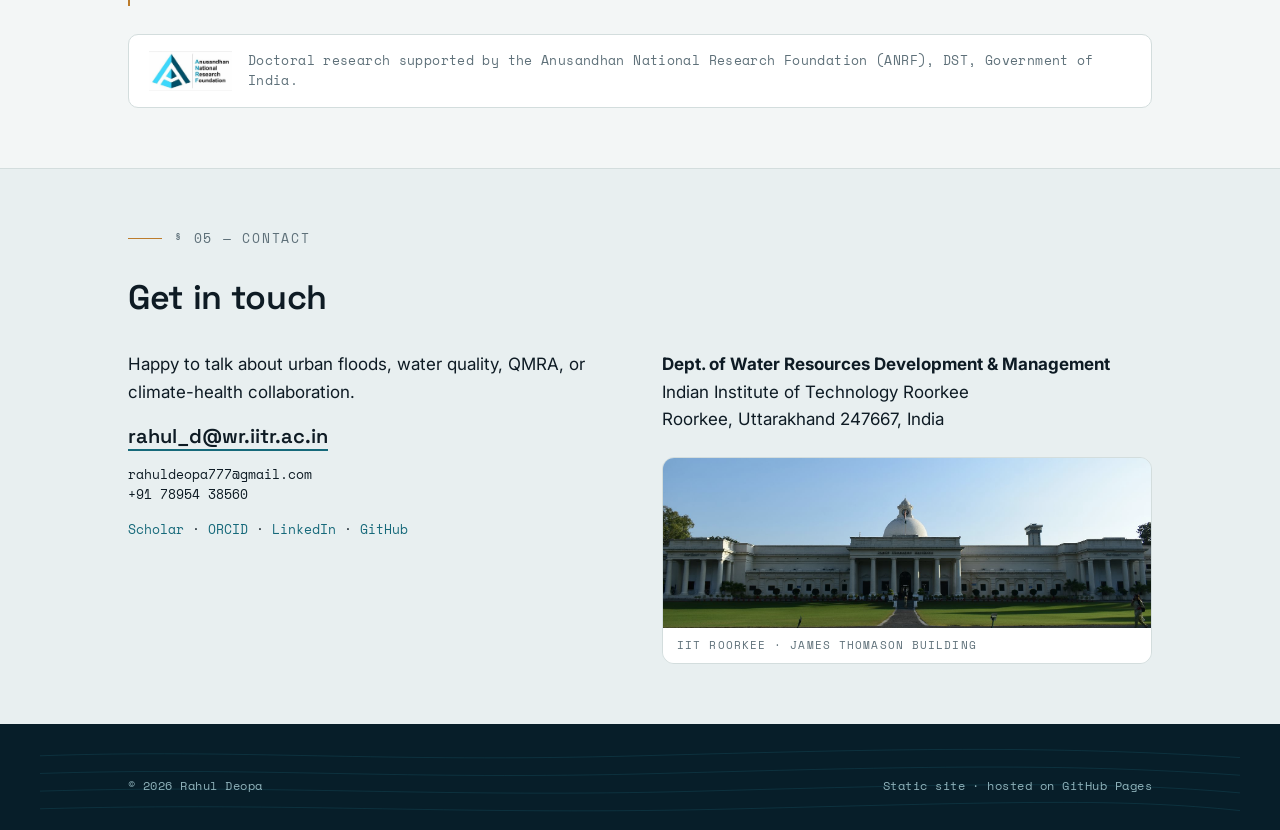
==== commit c1dba0c9: "Add files via upload" ====
--- a/index.html
+++ b/index.html
@@ -455,20 +455,26 @@
     var img=document.createElement('img'); img.src=p.cover; img.alt=p.journal+' ('+p.year+') — '+p.title; img.loading='lazy';
     frame.appendChild(img); a.appendChild(frame); card.appendChild(a); stage.appendChild(card); cards.push(card);
   });
-  var GAP=150, ROT=52;
-  function measure(){ var w=cards[0].getBoundingClientRect().width||210; GAP=w*0.66; }
   function offsetOf(i){ var o=((i-active)%n+n)%n; if(o>n/2)o-=n; return o; }
   function render(){
+    // width read via offsetWidth (ignores transforms) so the fan never collapses
+    var w = cards[0].offsetWidth || 220;
+    var G = w*0.74, ROT=44, ZN=w*0.10, ZB=w*0.55;
     cards.forEach(function(card,i){
-      var o=offsetOf(i), ao=Math.abs(o), hidden=ao>=2, t, z, op;
-      if(o===0){ t='translate(-50%,-50%) translateZ(46px) scale(1)'; z=100; op=1; }
-      else if(o>0){ t='translate(-50%,-50%) translateX('+GAP+'px) translateZ(-120px) rotateY(-'+ROT+'deg) scale(.8)'; z=90; op=.96; }
-      else { t='translate(-50%,-50%) translateX(-'+GAP+'px) translateZ(-120px) rotateY('+ROT+'deg) scale(.8)'; z=90; op=.96; }
-      if(hidden) op=0;
-      card.style.transform=t; card.style.opacity=op; card.style.zIndex=String(z-ao);
-      card.style.pointerEvents=hidden?'none':'auto';
+      var o=offsetOf(i), t, z, op;
+      if(o===0){                 // front: flat, large
+        t='translate(-50%,-50%) translateZ(0px) scale(1)'; z=40; op=1;
+      } else if(o===1){          // right: curve away
+        t='translate(-50%,-50%) translateX('+G+'px) translateZ(-'+ZN+'px) rotateY(-'+ROT+'deg) scale(.84)'; z=30; op=1;
+      } else if(o===-1){         // left: curve away
+        t='translate(-50%,-50%) translateX(-'+G+'px) translateZ(-'+ZN+'px) rotateY('+ROT+'deg) scale(.84)'; z=30; op=1;
+      } else {                   // far cover(s): layered behind for depth
+        t='translate(-50%,-50%) translateZ(-'+ZB+'px) scale(.72)'; z=10; op=.5;
+      }
+      card.style.transform=t; card.style.opacity=op; card.style.zIndex=String(z);
+      card.style.pointerEvents='auto';
       card.classList.toggle('is-front',o===0);
-      card.querySelector('a').tabIndex=hidden?-1:0;
+      card.querySelector('a').tabIndex=0;
     });
     var p=PUBS[active];
     if(live) live.textContent=p.journal+' ('+p.year+'): '+p.title;
@@ -481,7 +487,7 @@
   // Pointer drag: capture ONLY after real movement, so a plain tap still fires
   // its native click and the cover's DOI link opens normally.
   var down=false, dragging=false, startX=0, lastX=0, accum=0, moved=0, stepPx=80, pid=null;
-  stage.addEventListener('pointerdown',function(e){ down=true; dragging=false; startX=lastX=e.clientX; accum=0; moved=0; pid=e.pointerId; stepPx=Math.max(56,(cards[0].getBoundingClientRect().width||210)*0.55); });
+  stage.addEventListener('pointerdown',function(e){ down=true; dragging=false; startX=lastX=e.clientX; accum=0; moved=0; pid=e.pointerId; stepPx=Math.max(56,(cards[0].offsetWidth||210)*0.55); });
   stage.addEventListener('pointermove',function(e){
     if(!down) return;
     var dx=e.clientX-lastX; lastX=e.clientX; moved+=Math.abs(dx);
@@ -497,9 +503,9 @@
       if(moved>10){ e.preventDefault(); }
     });
   });
-  window.addEventListener('resize',function(){ measure(); render(); });
-  measure(); render();
-  window.addEventListener('load',function(){ measure(); render(); });
+  window.addEventListener('resize',render);
+  render();
+  window.addEventListener('load',render);
 })();
 </script>
 <script src="script.js"></script>
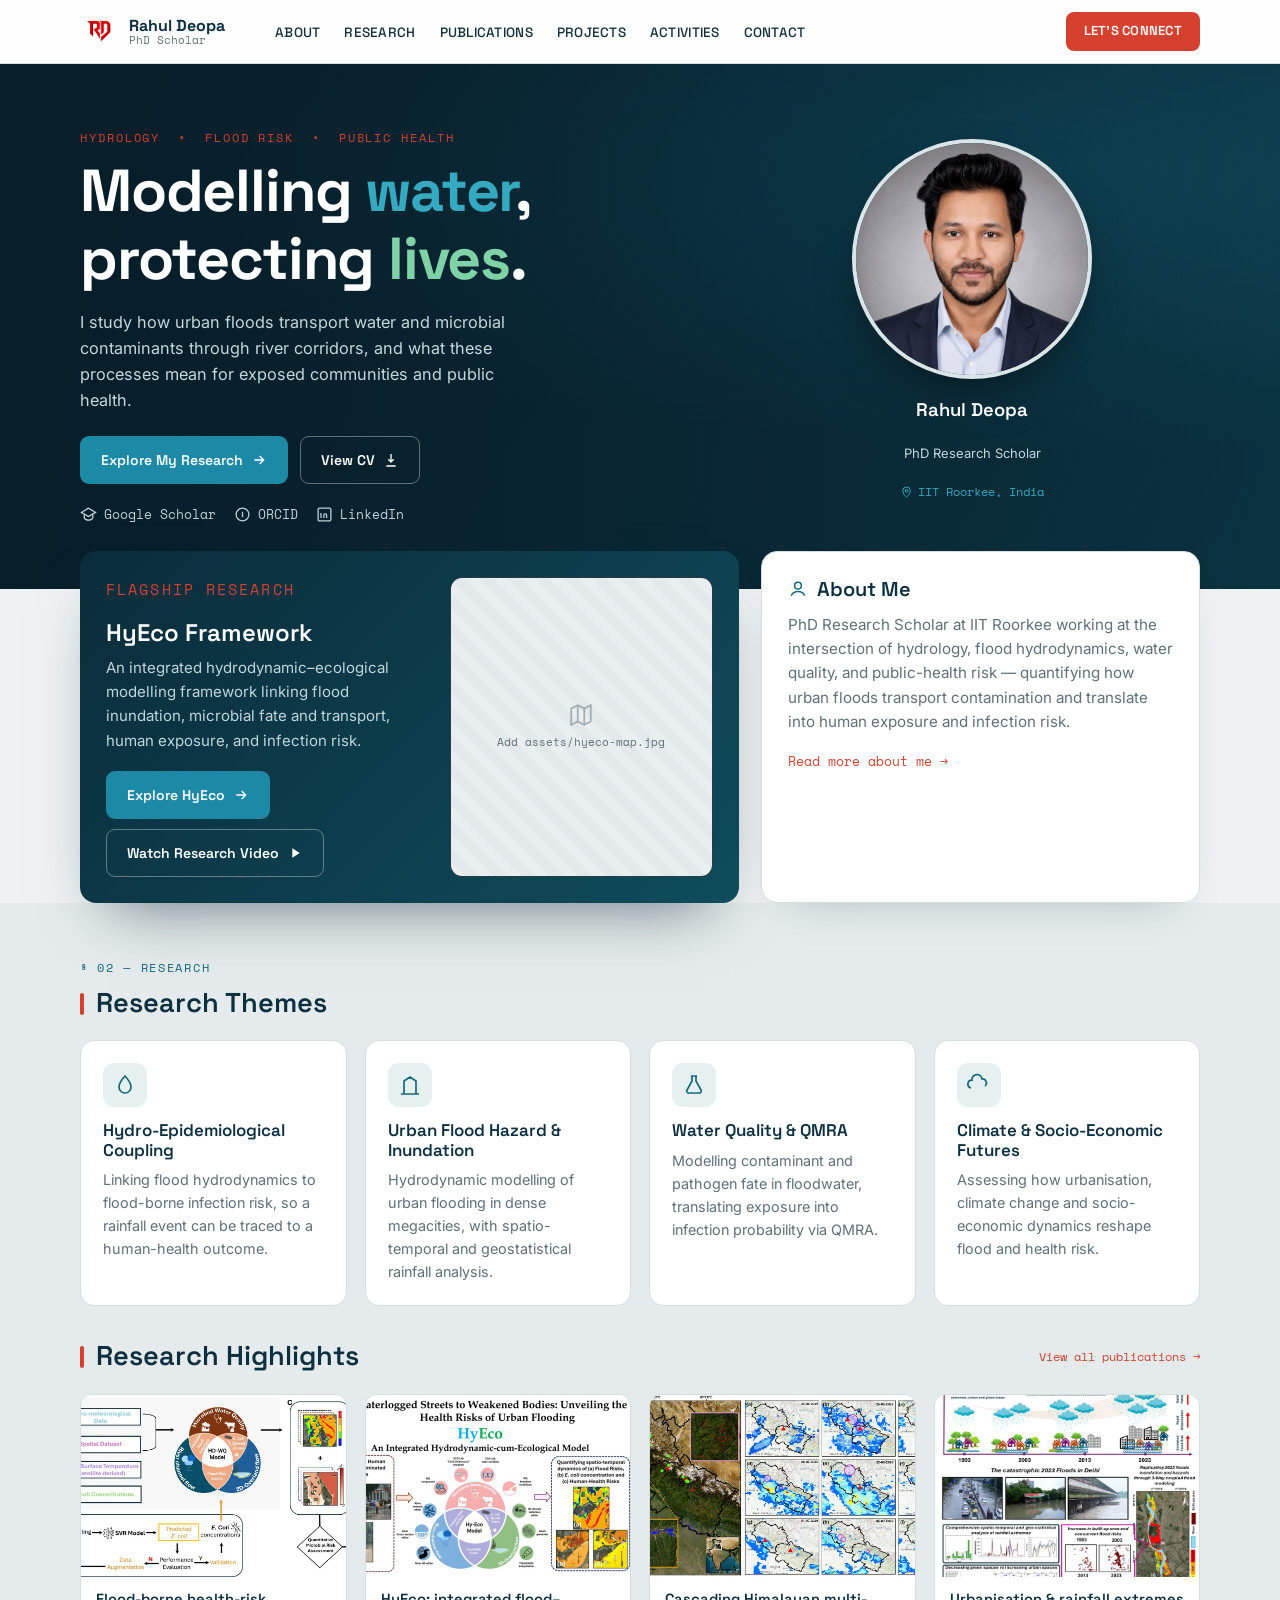
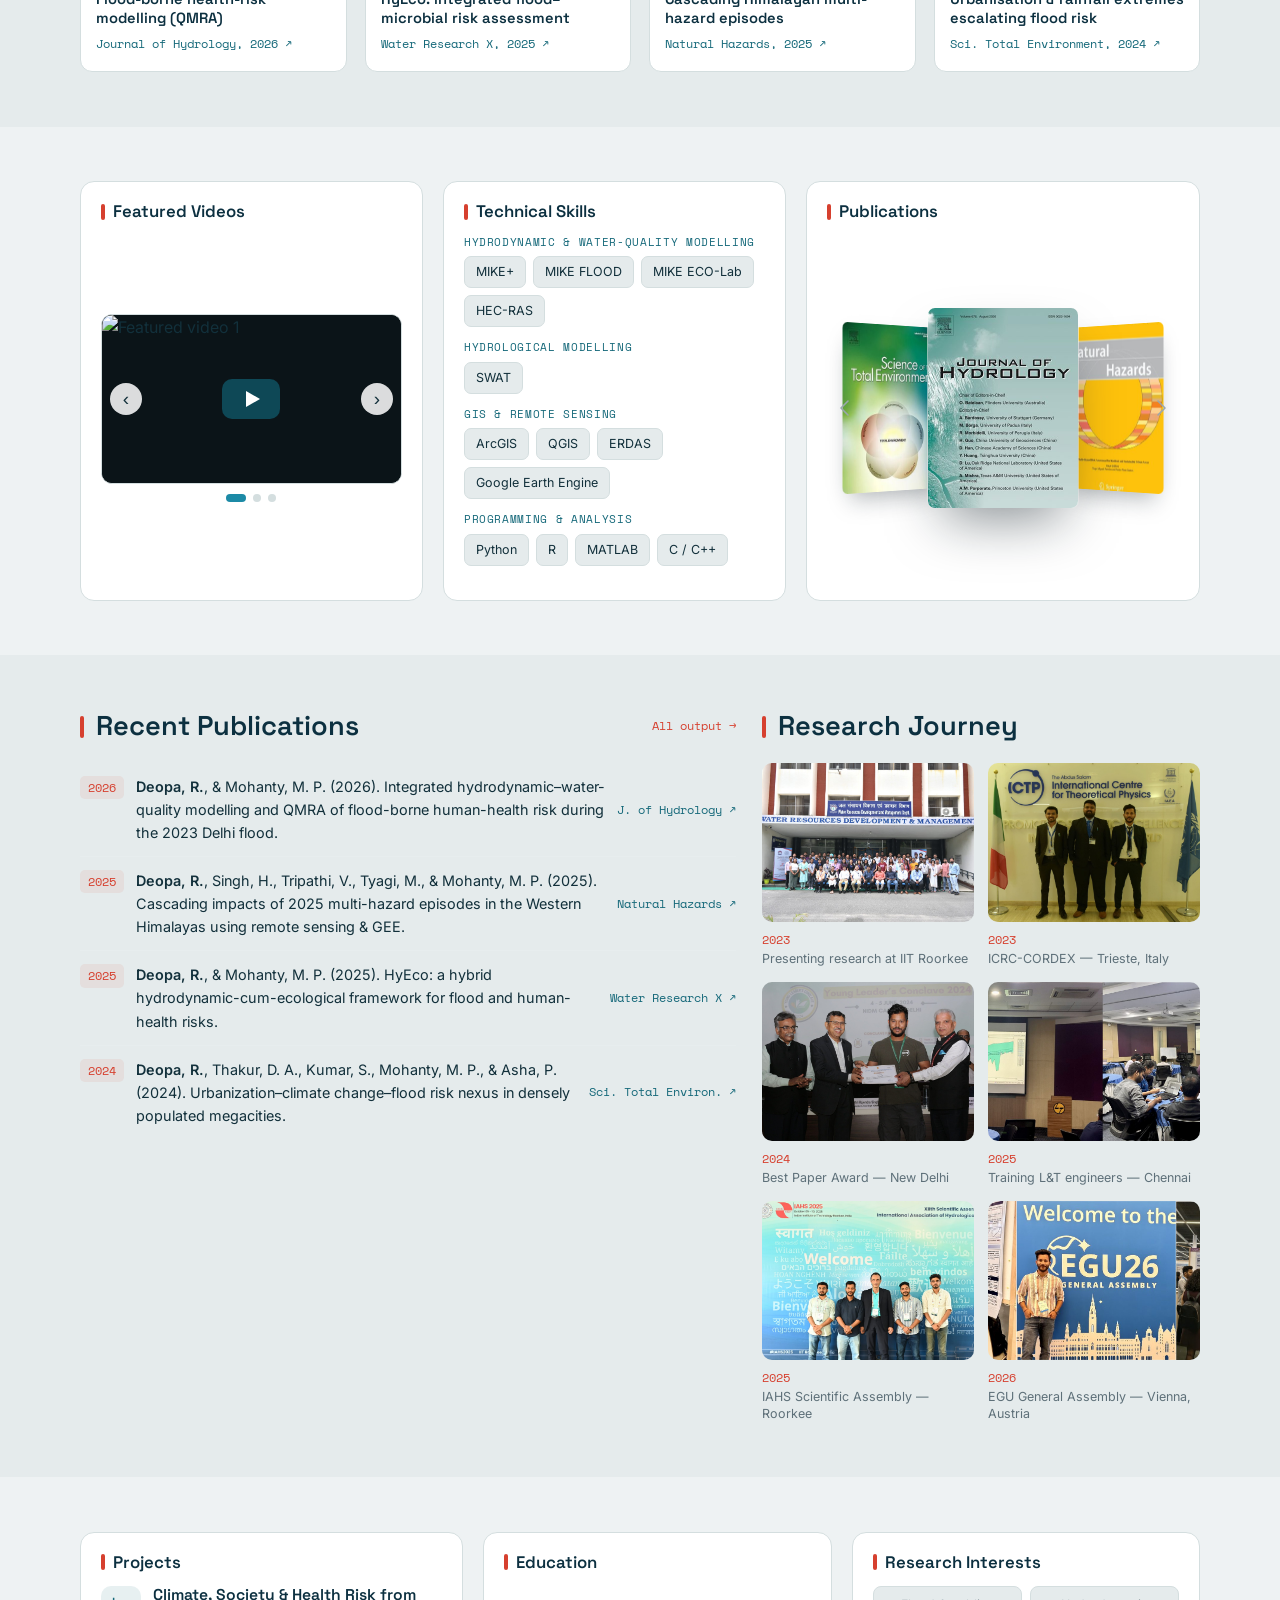
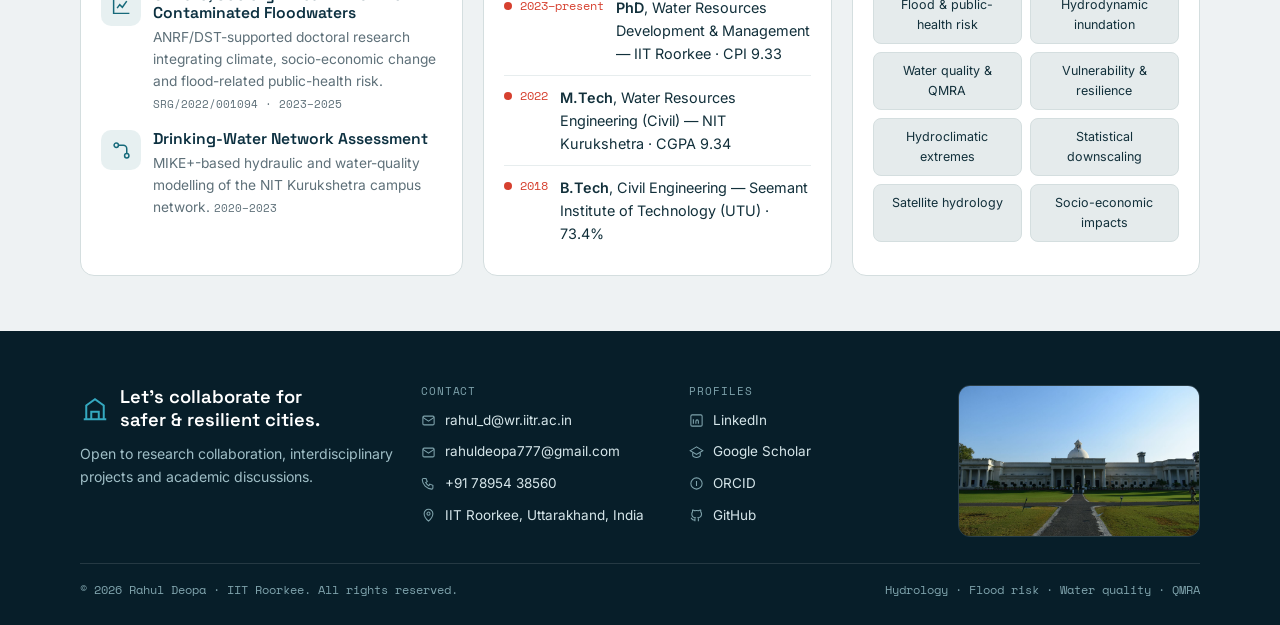
==== commit 33ac7513: "Add files via upload" ====
--- a/index.html
+++ b/index.html
@@ -3,48 +3,23 @@
 <head>
 <meta charset="UTF-8">
 <meta name="viewport" content="width=device-width, initial-scale=1.0">
-<title>Rahul Deopa — Hydrology &amp; Flood-Health Risk</title>
-<meta name="description" content="Rahul Deopa — PhD Research Scholar, IIT Roorkee. Hydrodynamic flood modelling, water quality and public-health risk assessment for urban flood-prone regions.">
+<title>Rahul Deopa — Hydrology, Flood Risk &amp; Public Health</title>
+<meta name="description" content="Rahul Deopa — PhD Research Scholar, IIT Roorkee. Hydrodynamic flood modelling, water quality and public-health risk (QMRA) for urban flood-prone regions.">
 <link rel="icon" type="image/png" href="assets/logo.png">
-
 <!-- ============================================================
-   RAHUL DEOPA — personal academic website  (single page)
-   To go live, free:  create a GitHub repo named  <username>.github.io
-   upload this index.html + the /assets folder, wait ~1 min.
-   Profile links (Scholar / ORCID / LinkedIn / GitHub) are filled in.
-   ============================================================ -->
-
+  RAHUL DEOPA — homepage (redesign)
+  IMAGES TO UPLOAD to /assets (exact names). Missing ones show a
+  labelled placeholder automatically:
+    hero-flood.jpg      -> aerial flood photo behind the hero  [NEW]
+    hyeco-map.jpg       -> HyEco inundation-depth map figure   [NEW]
+    Rahul_Deopa_CV.pdf  -> your CV (for the "View CV" button)  [NEW]
+  Already on your site (reused): headshot.jpg, logo.png, anrf.jpg,
+    iitr.jpg, cover_*.jpg, abs_*.jpg, conferences/conf-*.jpg
+  ============================================================ -->
 <link rel="preconnect" href="https://fonts.googleapis.com">
 <link rel="preconnect" href="https://fonts.gstatic.com" crossorigin>
 <link href="https://fonts.googleapis.com/css2?family=Space+Grotesk:wght@400;500;600;700&family=Inter:wght@400;500;600&family=Space+Mono:wght@400;700&display=swap" rel="stylesheet">
-
 <link rel="stylesheet" href="styles.css">
-<style>
-  /* self-contained Featured Videos slider (no external file changes) */
-  .vstage{position:relative;border:1px solid var(--line);border-radius:10px;overflow:hidden;background:#0b1418;}
-  .vslide{display:none;} .vslide.active{display:block;}
-  .vthumb{position:relative;display:block;width:100%;aspect-ratio:16/9;cursor:pointer;background:#0b1418;}
-  .vthumb img{width:100%;height:100%;object-fit:cover;display:block;transition:transform .3s,opacity .3s;}
-  .vthumb:hover img{transform:scale(1.04);opacity:.85;}
-  .vplay{position:absolute;top:50%;left:50%;transform:translate(-50%,-50%);width:56px;height:38px;border-radius:9px;
-    background:rgba(15,76,92,.92);display:flex;align-items:center;justify-content:center;pointer-events:none;transition:background .2s,transform .2s;}
-  .vthumb:hover .vplay{background:var(--teal);transform:translate(-50%,-50%) scale(1.06);}
-  .vplay::before{content:"";border-style:solid;border-width:8px 0 8px 14px;border-color:transparent transparent transparent #fff;margin-left:3px;}
-  .vthumb iframe{position:absolute;inset:0;width:100%;height:100%;border:0;}
-  .vnav{position:absolute;top:50%;transform:translateY(-50%);z-index:3;width:34px;height:34px;border-radius:50%;border:none;
-    background:rgba(255,255,255,.85);color:var(--ink);font-size:20px;line-height:1;cursor:pointer;display:flex;align-items:center;justify-content:center;transition:background .2s;}
-  .vnav:hover{background:#fff;}
-  .vprev{left:8px;} .vnext{right:8px;}
-  .vdots{display:flex;justify-content:center;gap:8px;margin-top:10px;}
-  .vdots button{width:8px;height:8px;border-radius:50%;border:none;padding:0;cursor:pointer;background:var(--line);transition:background .2s,width .2s;}
-  .vdots button.active{background:var(--teal);width:22px;border-radius:4px;}
-  @media(min-width:821px){
-    .about-side .video-block .vslider{flex:1 1 auto;display:flex;flex-direction:column;min-height:150px;}
-    .about-side .video-block .vstage{flex:1 1 auto;}
-    .about-side .video-block .vslide.active{height:100%;}
-    .about-side .video-block .vthumb{height:100%;aspect-ratio:auto;}
-  }
-</style>
 </head>
 <body>
 <a class="skip" href="#about">Skip to content</a>
@@ -53,390 +28,320 @@
   <nav class="nav">
     <a class="brand" href="index.html"><img src="assets/logo.png" alt="RD logo"><span class="brand-txt"><b>Rahul Deopa</b><em>PhD Scholar</em></span></a>
     <ul class="menu" id="menu">
-      <li><a href="#about">About</a></li>
+      <li><a href="about.html">About</a></li>
       <li><a href="#research">Research</a></li>
       <li><a href="#publications">Publications</a></li>
       <li><a href="#projects">Projects</a></li>
-      <li><a href="activities.html">Activities</a></li>
+      <li><a href="#journey">Activities</a></li>
       <li><a href="#contact">Contact</a></li>
     </ul>
+    <a class="connect" href="#contact">Let's Connect</a>
     <button class="burger" id="burger" aria-label="Toggle menu" aria-expanded="false">MENU</button>
   </nav>
 </header>
 
-<!-- HERO -->
+<!-- ===================== HERO ===================== -->
 <div class="hero">
-  <div class="hero-bg" aria-hidden="true"></div>
+  <div class="hero-bg" aria-hidden="true"><img src="assets/hero-flood.jpg" alt="" onerror="this.remove()"></div>
   <div class="wrap">
     <div class="hero-grid">
       <div>
-        <p class="eyebrow">Hydrology · Flood Modelling · Public-Health Risk</p>
-        <h1>Rahul Deopa</h1>
-        <p class="role">PhD Research Scholar — Water Resources Development &amp; Management</p>
-        <p class="affil">Indian Institute of Technology Roorkee, India</p>
-        <p class="lede">I study how urban floods transport water and microbial contaminants through river corridors, integrating hydrodynamic, water-quality, and health-risk models to quantify flood-borne infection risks under a changing climate.</p>
-        <div class="icons">
-          <a href="mailto:rahul_d@wr.iitr.ac.in">
-            <svg viewBox="0 0 24 24" fill="none" stroke="currentColor" stroke-width="1.8"><rect x="3" y="5" width="18" height="14" rx="2"/><path d="m3 7 9 6 9-6"/></svg>Email</a>
-          <a href="https://scholar.google.com/citations?hl=en&amp;user=qx3Ynx4AAAAJ&amp;view_op=list_works&amp;sortby=pubdate">
-            <svg viewBox="0 0 24 24" fill="none" stroke="currentColor" stroke-width="1.8"><path d="M12 3 2 9l10 6 10-6-10-6Z"/><path d="M6 12v5c0 1 3 3 6 3s6-2 6-3v-5"/></svg>Scholar</a>
-          <a href="https://orcid.org/0009-0009-0060-3227">
+        <p class="eyebrow">Hydrology &nbsp;•&nbsp; Flood Risk &nbsp;•&nbsp; Public Health</p>
+        <h1>Modelling <span class="w">water</span>,<br>protecting <span class="g">lives</span>.</h1>
+        <p class="lede">I study how urban floods transport water and microbial contaminants through river corridors, and what these processes mean for exposed communities and public health.</p>
+        <div class="hero-cta">
+          <a class="btn btn-primary" href="#research">Explore My Research
+            <svg viewBox="0 0 24 24" fill="none" stroke="currentColor" stroke-width="2"><path d="M5 12h14M13 6l6 6-6 6"/></svg></a>
+          <a class="btn btn-ghost" href="assets/Rahul_Deopa_CV.pdf" target="_blank" rel="noopener">View CV
+            <svg viewBox="0 0 24 24" fill="none" stroke="currentColor" stroke-width="2"><path d="M12 3v12M8 11l4 4 4-4M5 21h14"/></svg></a>
+        </div>
+        <div class="hero-social">
+          <a href="https://scholar.google.com/citations?hl=en&amp;user=qx3Ynx4AAAAJ&amp;view_op=list_works&amp;sortby=pubdate" target="_blank" rel="noopener">
+            <svg viewBox="0 0 24 24" fill="none" stroke="currentColor" stroke-width="1.8"><path d="M12 3 2 9l10 6 10-6-10-6Z"/><path d="M6 12v5c0 1 3 3 6 3s6-2 6-3v-5"/></svg>Google Scholar</a>
+          <a href="https://orcid.org/0009-0009-0060-3227" target="_blank" rel="noopener">
             <svg viewBox="0 0 24 24" fill="none" stroke="currentColor" stroke-width="1.8"><circle cx="12" cy="12" r="9"/><path d="M12 8v8M9 8h.01"/></svg>ORCID</a>
-          <a href="https://www.linkedin.com/in/rahuldeopaiitr/">
+          <a href="https://www.linkedin.com/in/rahuldeopaiitr/" target="_blank" rel="noopener">
             <svg viewBox="0 0 24 24" fill="none" stroke="currentColor" stroke-width="1.8"><rect x="3" y="3" width="18" height="18" rx="2"/><path d="M7 10v7M7 7v.01M11 17v-4a2 2 0 0 1 4 0v4M15 17v-4"/></svg>LinkedIn</a>
         </div>
       </div>
-      <div class="portrait">
-        <img class="photo" src="assets/headshot.jpg" alt="Rahul Deopa">
-        <p class="cap">Rahul Deopa · IIT Roorkee</p>
+      <div class="hero-portrait">
+        <div class="ring"><img src="assets/headshot.jpg" alt="Rahul Deopa"></div>
+        <p class="nm">Rahul Deopa</p>
+        <p class="rl">PhD Research Scholar</p>
+        <p class="loc"><svg viewBox="0 0 24 24" fill="none" stroke="currentColor" stroke-width="1.8"><path d="M12 21s7-6.5 7-12a7 7 0 1 0-14 0c0 5.5 7 12 7 12Z"/><circle cx="12" cy="9" r="2.5"/></svg>IIT Roorkee, India</p>
       </div>
     </div>
   </div>
 </div>
 
-<!-- CONFERENCES & EVENTS BAND -->
-<section id="events-band">
-  <div class="wrap">
-    <p class="eyebrow">Conferences · Workshops · Research Engagements</p>
-    <div class="slider-wrap js-slider" data-shuffle="true">
-      <div class="slider">
-        <div class="slider-track">
-          <div class="slide"><div class="stage"><img src="assets/conferences/conf-01.jpg" alt="RASTER 2023 — Satellite Technologies for Hydro-climatological Extremes, IIT Roorkee"></div><div class="cap"><span class="t">RASTER 2023 — Satellite Technologies for Hydro-climatological Extremes, IIT Roorkee</span></div></div>
-          <div class="slide"><div class="stage"><img src="assets/conferences/conf-02.jpg" alt="RASTER 2023 — ISRO-sponsored capacity-building program, IIT Roorkee (Sep 2023)"></div><div class="cap"><span class="t">RASTER 2023 — ISRO-sponsored capacity-building program, IIT Roorkee (Sep 2023)</span></div></div>
-          <div class="slide"><div class="stage"><img src="assets/conferences/conf-03.jpg" alt="ICRC-CORDEX 2023 — Abdus Salam ICTP, Trieste, Italy"></div><div class="cap"><span class="t">ICRC-CORDEX 2023 — Abdus Salam ICTP, Trieste, Italy</span></div></div>
-          <div class="slide"><div class="stage"><img src="assets/conferences/conf-04.jpg" alt="Presenting my poster — ICRC-CORDEX 2023, Trieste, Italy"></div><div class="cap"><span class="t">Presenting my poster — ICRC-CORDEX 2023, Trieste, Italy</span></div></div>
-          <div class="slide"><div class="stage"><img src="assets/conferences/conf-05.jpg" alt="Poster presentation — ICRC-CORDEX 2023, Trieste, Italy"></div><div class="cap"><span class="t">Poster presentation — ICRC-CORDEX 2023, Trieste, Italy</span></div></div>
-          <div class="slide"><div class="stage"><img src="assets/conferences/conf-06.jpg" alt="Urban Flood Modelling in a Changing Climate — BITS Pilani, Hyderabad (2024)"></div><div class="cap"><span class="t">Urban Flood Modelling in a Changing Climate — BITS Pilani, Hyderabad (2024)</span></div></div>
-          <div class="slide"><div class="stage"><img src="assets/conferences/conf-07.jpg" alt="Course cohort — Urban Flood Modelling in a Changing Climate, BITS Hyderabad (2024)"></div><div class="cap"><span class="t">Course cohort — Urban Flood Modelling in a Changing Climate, BITS Hyderabad (2024)</span></div></div>
-          <div class="slide"><div class="stage"><img src="assets/conferences/conf-11.jpg" alt="Presenting my research — Urban Flood Modelling course, BITS Hyderabad (2024)"></div><div class="cap"><span class="t">Presenting my research — Urban Flood Modelling course, BITS Hyderabad (2024)</span></div></div>
-          <div class="slide"><div class="stage"><img src="assets/conferences/conf-08.jpg" alt="Research discussion with Prof. Nigel Wright"></div><div class="cap"><span class="t">Research discussion with Prof. Nigel Wright</span></div></div>
-          <div class="slide"><div class="stage"><img src="assets/conferences/conf-09.jpg" alt="Research discussion with Prof. Bruno Merz"></div><div class="cap"><span class="t">Research discussion with Prof. Bruno Merz</span></div></div>
-          <div class="slide"><div class="stage"><img src="assets/conferences/conf-10.jpg" alt="Research discussion with Prof. Venkatesh Merwade"></div><div class="cap"><span class="t">Research discussion with Prof. Venkatesh Merwade</span></div></div>
-          <div class="slide"><div class="stage"><img src="assets/conferences/conf-12.jpg" alt="Best Paper Award — Young Leaders Conclave 2024, NIDM, New Delhi"></div><div class="cap"><span class="t">Best Paper Award — Young Leaders Conclave 2024, NIDM, New Delhi</span></div></div>
-          <div class="slide"><div class="stage"><img src="assets/conferences/conf-13.jpg" alt="Young Leaders Conclave 2024 — NIDM, New Delhi"></div><div class="cap"><span class="t">Young Leaders Conclave 2024 — NIDM, New Delhi</span></div></div>
-          <div class="slide"><div class="stage"><img src="assets/conferences/conf-14.jpg" alt="Conducting the Flood Risk Analysis training for L&amp;T engineers, Chennai (2025)"></div><div class="cap"><span class="t">Conducting the Flood Risk Analysis training for L&amp;T engineers, Chennai (2025)</span></div></div>
-          <div class="slide"><div class="stage"><img src="assets/conferences/conf-15.jpg" alt="Flood Risk Analysis training for L&amp;T engineers, Chennai (2025)"></div><div class="cap"><span class="t">Flood Risk Analysis training for L&amp;T engineers, Chennai (2025)</span></div></div>
-          <div class="slide"><div class="stage"><img src="assets/conferences/conf-16.jpg" alt="IAHS 2025 — XIIth Scientific Assembly of the IAHS, IIT Roorkee"></div><div class="cap"><span class="t">IAHS 2025 — XIIth Scientific Assembly of the IAHS, IIT Roorkee</span></div></div>
-          <div class="slide"><div class="stage"><img src="assets/conferences/conf-17.jpg" alt="Presenting HyEco at IAHS 2025 — IIT Roorkee"></div><div class="cap"><span class="t">Presenting HyEco at IAHS 2025 — IIT Roorkee</span></div></div>
-          <div class="slide"><div class="stage"><img src="assets/conferences/conf-18.jpg" alt="International Conference on Future of Water Resources (ICFWR) 2024 — IIT Roorkee"></div><div class="cap"><span class="t">International Conference on Future of Water Resources (ICFWR) 2024 — IIT Roorkee</span></div></div>
-          <div class="slide"><div class="stage"><img src="assets/conferences/conf-19.jpg" alt="Presenting at the EGU General Assembly 2026, Vienna, Austria"></div><div class="cap"><span class="t">Presenting at the EGU General Assembly 2026, Vienna, Austria</span></div></div>
-          <div class="slide"><div class="stage"><img src="assets/conferences/conf-20.jpg" alt="EGU General Assembly 2026, Vienna, Austria"></div><div class="cap"><span class="t">EGU General Assembly 2026, Vienna, Austria</span></div></div>
-        </div>
-        <button class="slider-btn prev" type="button" aria-label="Previous">&lsaquo;</button>
-        <button class="slider-btn next" type="button" aria-label="Next">&rsaquo;</button>
-      </div>
-      <div class="slider-dots"></div>
+<!-- ===================== FLAGSHIP + ABOUT ===================== -->
+<div class="wrap">
+  <div class="flag-row">
+    <div class="flagship">
+      <div>
+        <p class="eyebrow">Flagship Research</p>
+        <h3>HyEco Framework</h3>
+        <p>An integrated hydrodynamic–ecological modelling framework linking flood inundation, microbial fate and transport, human exposure, and infection risk.</p>
+        <div class="fbtns">
+          <a class="btn btn-primary" href="https://doi.org/10.1016/j.wroa.2025.100396" target="_blank" rel="noopener">Explore HyEco
+            <svg viewBox="0 0 24 24" fill="none" stroke="currentColor" stroke-width="2"><path d="M5 12h14M13 6l6 6-6 6"/></svg></a>
+          <a class="btn btn-ghost" href="https://youtu.be/VDSBDopjhhM" target="_blank" rel="noopener">Watch Research Video
+            <svg viewBox="0 0 24 24" fill="currentColor" stroke="none"><path d="M8 5v14l11-7z"/></svg></a>
+        </div>
+      </div>
+      <div class="mapwrap">
+        <img src="assets/hyeco-map.jpg" alt="HyEco inundation-depth map with sampling sites, contaminant sources and flow direction" onerror="this.style.display='none';this.nextElementSibling.style.display='flex';">
+        <div class="ph-fallback"><svg viewBox="0 0 24 24" fill="none" stroke="currentColor" stroke-width="1.6"><path d="M9 3 3 6v15l6-3 6 3 6-3V3l-6 3-6-3Z"/><path d="M9 3v15M15 6v15"/></svg>Add assets/hyeco-map.jpg</div>
+      </div>
+    </div>
+    <div class="aboutme">
+      <h3><svg viewBox="0 0 24 24" fill="none" stroke="currentColor" stroke-width="1.8"><circle cx="12" cy="8" r="4"/><path d="M4 20c1.5-4 5-5 8-5s6.5 1 8 5"/></svg>About Me</h3>
+      <p>PhD Research Scholar at IIT Roorkee working at the intersection of hydrology, flood hydrodynamics, water quality, and public-health risk — quantifying how urban floods transport contamination and translate into human exposure and infection risk.</p>
+      <a class="rm" href="about.html">Read more about me →</a>
+    </div>
+  </div>
+</div>
+
+<!-- ===================== RESEARCH ===================== -->
+<section id="research" class="alt">
+  <div class="wrap">
+    <p class="eyebrow">§ 02 — Research</p>
+    <div class="tab"><h2>Research Themes</h2></div>
+    <div class="themes">
+      <div class="theme">
+        <div class="ic"><svg viewBox="0 0 24 24" fill="none" stroke="currentColor" stroke-width="1.7"><path d="M12 3s6 6.5 6 11a6 6 0 1 1-12 0c0-4.5 6-11 6-11Z"/></svg></div>
+        <h3>Hydro-Epidemiological Coupling</h3>
+        <p>Linking flood hydrodynamics to flood-borne infection risk, so a rainfall event can be traced to a human-health outcome.</p>
+      </div>
+      <div class="theme">
+        <div class="ic"><svg viewBox="0 0 24 24" fill="none" stroke="currentColor" stroke-width="1.7"><path d="M3 21h18M6 21V8l6-4 6 4v13M9 12h.01M15 12h.01M9 16h.01M15 16h.01"/></svg></div>
+        <h3>Urban Flood Hazard &amp; Inundation</h3>
+        <p>Hydrodynamic modelling of urban flooding in dense megacities, with spatio-temporal and geostatistical rainfall analysis.</p>
+      </div>
+      <div class="theme">
+        <div class="ic"><svg viewBox="0 0 24 24" fill="none" stroke="currentColor" stroke-width="1.7"><path d="M9 3h6M10 3v5l-5 9a2 2 0 0 0 2 3h10a2 2 0 0 0 2-3l-5-9V3"/></svg></div>
+        <h3>Water Quality &amp; QMRA</h3>
+        <p>Modelling contaminant and pathogen fate in floodwater, translating exposure into infection probability via QMRA.</p>
+      </div>
+      <div class="theme">
+        <div class="ic"><svg viewBox="0 0 24 24" fill="none" stroke="currentColor" stroke-width="1.7"><path d="M4 15a4 4 0 0 1 1-7.9A5 5 0 0 1 15 6a4 4 0 0 1 3 7"/><path d="M8 19h.01M12 21h.01M16 19h.01"/></svg></div>
+        <h3>Climate &amp; Socio-Economic Futures</h3>
+        <p>Assessing how urbanisation, climate change and socio-economic dynamics reshape flood and health risk.</p>
+      </div>
+    </div>
+
+    <div style="height:34px"></div>
+    <div class="tab"><h2>Research Highlights</h2><a class="more" href="#publications">View all publications →</a></div>
+    <div class="hl-strip">
+      <a class="hl" href="https://doi.org/10.1016/j.jhydrol.2026.135999" target="_blank" rel="noopener">
+        <div class="fig"><img src="assets/abs_joh.jpg" alt="Journal of Hydrology graphical abstract" loading="lazy" onerror="this.style.display='none';this.nextElementSibling.style.display='flex';"><div class="ph-fallback"><svg viewBox="0 0 24 24" fill="none" stroke="currentColor" stroke-width="1.6"><rect x="3" y="4" width="18" height="14" rx="2"/><path d="m3 14 5-4 4 3 4-4 5 4"/></svg>abs_joh.jpg</div></div>
+        <div class="meta"><span class="t">Flood-borne health-risk modelling (QMRA)</span><span class="v">Journal of Hydrology, 2026 ↗</span></div>
+      </a>
+      <a class="hl" href="https://doi.org/10.1016/j.wroa.2025.100396" target="_blank" rel="noopener">
+        <div class="fig"><img src="assets/abs_wrx.jpg" alt="HyEco graphical abstract" loading="lazy" onerror="this.style.display='none';this.nextElementSibling.style.display='flex';"><div class="ph-fallback"><svg viewBox="0 0 24 24" fill="none" stroke="currentColor" stroke-width="1.6"><rect x="3" y="4" width="18" height="14" rx="2"/><path d="m3 14 5-4 4 3 4-4 5 4"/></svg>abs_wrx.jpg</div></div>
+        <div class="meta"><span class="t">HyEco: integrated flood–microbial risk assessment</span><span class="v">Water Research X, 2025 ↗</span></div>
+      </a>
+      <a class="hl" href="https://doi.org/10.1007/s11069-025-07699-x" target="_blank" rel="noopener">
+        <div class="fig"><img src="assets/abs_nh.jpg" alt="Natural Hazards graphical abstract" loading="lazy" onerror="this.style.display='none';this.nextElementSibling.style.display='flex';"><div class="ph-fallback"><svg viewBox="0 0 24 24" fill="none" stroke="currentColor" stroke-width="1.6"><rect x="3" y="4" width="18" height="14" rx="2"/><path d="m3 14 5-4 4 3 4-4 5 4"/></svg>abs_nh.jpg</div></div>
+        <div class="meta"><span class="t">Cascading Himalayan multi-hazard episodes</span><span class="v">Natural Hazards, 2025 ↗</span></div>
+      </a>
+      <a class="hl" href="https://doi.org/10.1016/j.scitotenv.2024.175882" target="_blank" rel="noopener">
+        <div class="fig"><img src="assets/abs_stoten.jpg" alt="STOTEN graphical abstract" loading="lazy" onerror="this.style.display='none';this.nextElementSibling.style.display='flex';"><div class="ph-fallback"><svg viewBox="0 0 24 24" fill="none" stroke="currentColor" stroke-width="1.6"><rect x="3" y="4" width="18" height="14" rx="2"/><path d="m3 14 5-4 4 3 4-4 5 4"/></svg>abs_stoten.jpg</div></div>
+        <div class="meta"><span class="t">Urbanisation &amp; rainfall extremes escalating flood risk</span><span class="v">Sci. Total Environment, 2024 ↗</span></div>
+      </a>
     </div>
   </div>
 </section>
 
-<!-- ABOUT -->
-<section id="about">
-  <div class="wrap">
-    <p class="eyebrow">§ 01 — About</p>
-    <h2>About</h2>
-    <div class="about-grid">
-      <div class="bio">
-        <p>I am a PhD Research Scholar in the Department of Water Resources Development and Management at IIT Roorkee, working at the intersection of hydrology, flood hydrodynamics, water quality, and public-health risk. My research addresses a question that conventional flood assessments often overlook: not only where floodwater spreads, but also what contaminants it carries, how people are exposed, and what health risks may result.</p>
-        <p>My doctoral research focuses on quantifying public-health risks associated with contaminated floodwaters in flood-prone metropolitan regions. It examines the processes through which flooding mobilizes and transports microbial contamination and translates these dynamics into spatially explicit estimates of human exposure and infection risk under present and future climatic conditions.</p>
-        <p>As part of this research, I developed <b>HyEco</b>, a hybrid hydrodynamic–ecological modelling framework that integrates flood inundation modelling using MIKE+ and MIKE FLOOD, microbial fate-and-transport simulation using MIKE ECO Lab, and Quantitative Microbial Risk Assessment. The framework provides a systematic means of linking flood behaviour, contaminant transport, and population exposure to support health-risk assessment and informed urban flood management.</p>
-        <p>Beyond flood-related health risks, my research also examines hydroclimatic extremes, including design-rainfall regionalisation for data-scarce catchments, statistical downscaling, and satellite-based hydroclimatic assessment. I develop customised analytical workflows in Python and R and am interested in interdisciplinary collaborations on urban flood risk, water quality, climate adaptation, and environmental-health linkages.</p>
-      </div>
-      <div class="about-side">
-        <div class="cv-block">
-          <h3>Education</h3>
-          <div class="cv-item"><span class="yr">2023–present</span><span class="txt">PhD, Water Resources Development &amp; Management — IIT Roorkee · CPI 9.33</span></div>
-          <div class="cv-item"><span class="yr">2022</span><span class="txt">M.Tech, Water Resources Engineering (Civil) — NIT Kurukshetra · CGPA 9.34</span></div>
-          <div class="cv-item"><span class="yr">2018</span><span class="txt">B.Tech, Civil Engineering — Seemant Institute of Technology (UTU) · 73.4%</span></div>
-        </div>
-        <div class="cv-block">
-          <h3>Research Interests</h3>
-          <div class="cv-item"><span class="txt">Flood &amp; public-health risk management — hydrodynamic inundation, hazard mapping, QMRA, water quality, vulnerability &amp; resilience</span></div>
-          <div class="cv-item"><span class="txt">Hydro-climatic extremes — design-rainfall regionalisation, statistical downscaling, satellite hydroclimatic applications</span></div>
-        </div>
-        <div class="cv-block">
-          <h3>Technical Skills</h3>
-          <div class="chips">
-            <span class="chip">MIKE+</span><span class="chip">MIKE FLOOD</span><span class="chip">MIKE ECO-Lab</span>
-            <span class="chip">HEC-RAS</span><span class="chip">SWAT</span>
-            <span class="chip">ArcGIS</span><span class="chip">QGIS</span><span class="chip">ERDAS</span>
-            <span class="chip">Python</span><span class="chip">R</span><span class="chip">C / C++</span><span class="chip">MATLAB</span>
+<!-- ===================== VIDEOS / SKILLS / PUBLICATIONS ===================== -->
+<section id="publications">
+  <div class="wrap">
+    <div class="trio">
+      <!-- Featured videos -->
+      <div class="panel-card">
+        <h3>Featured Videos</h3>
+        <div class="vslider" id="vslider">
+          <div class="vstage">
+            <div class="vslide active">
+              <div class="vthumb" data-yt="VDSBDopjhhM" role="button" tabindex="0" aria-label="Play video 1">
+                <img src="https://img.youtube.com/vi/VDSBDopjhhM/hqdefault.jpg" alt="Featured video 1" loading="lazy"><span class="vplay" aria-hidden="true"></span>
+              </div>
+            </div>
+            <div class="vslide">
+              <div class="vthumb" data-yt="VHzYLvSYR7k" role="button" tabindex="0" aria-label="Play video 2">
+                <img src="https://img.youtube.com/vi/VHzYLvSYR7k/hqdefault.jpg" alt="Featured video 2" loading="lazy"><span class="vplay" aria-hidden="true"></span>
+              </div>
+            </div>
+            <div class="vslide">
+              <div class="vthumb" data-yt="rl81pl-aP-c" role="button" tabindex="0" aria-label="Play video 3">
+                <img src="https://img.youtube.com/vi/rl81pl-aP-c/hqdefault.jpg" alt="Featured video 3" loading="lazy"><span class="vplay" aria-hidden="true"></span>
+              </div>
+            </div>
+            <button class="vnav vprev" type="button" aria-label="Previous video">&lsaquo;</button>
+            <button class="vnav vnext" type="button" aria-label="Next video">&rsaquo;</button>
           </div>
-        </div>
-        <div class="cv-block video-block">
-          <h3>Featured Videos</h3>
-          <div class="vslider" id="vslider">
-            <div class="vstage">
-              <div class="vslide active">
-                <div class="vthumb" data-yt="cbdw5EonqSY" role="button" tabindex="0" aria-label="Play video 1">
-                  <img src="https://img.youtube.com/vi/VHzYLvSYR7k/hqdefault.jpg" alt="Video 1 — click to play" loading="lazy">
-                  <span class="vplay" aria-hidden="true"></span>
-                </div>
-              </div>
-              <div class="vslide">
-                <div class="vthumb" data-yt="VHzYLvSYR7k" role="button" tabindex="0" aria-label="Play video 2">
-                  <img src="https://img.youtube.com/vi/rl81pl-aP-c/hqdefault.jpg" alt="Video 2 — click to play" loading="lazy">
-                  <span class="vplay" aria-hidden="true"></span>
-                </div>
-              </div>
-              <div class="vslide">
-                <div class="vthumb" data-yt="VDSBDopjhhM" role="button" tabindex="0" aria-label="Play video 3">
-                  <img src="https://img.youtube.com/vi/VDSBDopjhhM/hqdefault.jpg" alt="Video 3 — click to play" loading="lazy">
-                  <span class="vplay" aria-hidden="true"></span>
-                </div>
-              </div>
-              <button class="vnav vprev" type="button" aria-label="Previous video">&lsaquo;</button>
-              <button class="vnav vnext" type="button" aria-label="Next video">&rsaquo;</button>
-            </div>
-            <div class="vdots"></div>
+          <div class="vdots"></div>
+        </div>
+      </div>
+
+      <!-- Technical skills -->
+      <div class="panel-card">
+        <h3>Technical Skills</h3>
+        <div class="skillgrp"><h4>Hydrodynamic &amp; Water-Quality Modelling</h4><div class="chips"><span class="chip">MIKE+</span><span class="chip">MIKE FLOOD</span><span class="chip">MIKE ECO-Lab</span><span class="chip">HEC-RAS</span></div></div>
+        <div class="skillgrp"><h4>Hydrological Modelling</h4><div class="chips"><span class="chip">SWAT</span></div></div>
+        <div class="skillgrp"><h4>GIS &amp; Remote Sensing</h4><div class="chips"><span class="chip">ArcGIS</span><span class="chip">QGIS</span><span class="chip">ERDAS</span><span class="chip">Google Earth Engine</span></div></div>
+        <div class="skillgrp"><h4>Programming &amp; Analysis</h4><div class="chips"><span class="chip">Python</span><span class="chip">R</span><span class="chip">MATLAB</span><span class="chip">C / C++</span></div></div>
+      </div>
+
+      <!-- Publications carousel -->
+      <div class="panel-card">
+        <h3>Publications</h3>
+        <div class="cf-wrap">
+          <button class="cf-arrow cf-prev" id="cfPrev" type="button" aria-label="Show previous publication">
+            <svg viewBox="0 0 24 24" fill="none" stroke="currentColor" stroke-width="1.6" stroke-linecap="round" stroke-linejoin="round"><path d="M15 5l-7 7 7 7"/></svg></button>
+          <div class="cf" id="cf" role="group" aria-roledescription="carousel" aria-label="Research publications — rotate to browse">
+            <div class="cf-stage" id="cfStage"></div>
           </div>
+          <button class="cf-arrow cf-next" id="cfNext" type="button" aria-label="Show next publication">
+            <svg viewBox="0 0 24 24" fill="none" stroke="currentColor" stroke-width="1.6" stroke-linecap="round" stroke-linejoin="round"><path d="M9 5l7 7-7 7"/></svg></button>
+          <div class="cf-sr" aria-live="polite" id="cfLive"></div>
         </div>
       </div>
     </div>
   </div>
 </section>
 
-<!-- RESEARCH -->
-<section id="research">
-  <div class="wrap">
-    <p class="eyebrow">§ 02 — Research</p>
-    <h2>Research Themes</h2>
-    <div class="themes">
-      <div class="theme"><div class="no">Theme 01</div><h3>Hydro-Epidemiological Coupling</h3><p>The HyEco framework — an end-to-end chain linking flood hydrodynamics to flood-borne infection risk, so a rainfall event can be traced to a human health outcome.</p></div>
-      <div class="theme"><div class="no">Theme 02</div><h3>Urban Flood Hazard &amp; Inundation</h3><p>Hydrodynamic modelling of urban flooding in densely populated megacities, including spatio-temporal and geostatistical rainfall analysis for flood management.</p></div>
-      <div class="theme"><div class="no">Theme 03</div><h3>Water Quality &amp; QMRA</h3><p>Modelling contaminant and pathogen fate in floodwater and translating exposure into infection probability through Quantitative Microbial Risk Assessment.</p></div>
-      <div class="theme"><div class="no">Theme 04</div><h3>Climate &amp; Socio-Economic Futures</h3><p>Quantifying how urbanisation, climate change and socio-economic dynamics reshape flood and health risk, integrating regional climate models into flood modelling.</p></div>
-    </div>
-
-    <div class="highlights">
-      <p class="subhead">Research Highlights — graphical abstracts</p>
-      <div class="slider" id="slider" role="group" aria-roledescription="carousel" aria-label="Research highlights — graphical abstracts">
-        <div class="slider-track" id="sliderTrack">
-          <div class="slide">
-            <a class="slide-inner" href="https://doi.org/10.1016/j.wroa.2025.100396" target="_blank" rel="noopener">
-              <div class="stage"><img src="assets/abs_wrx.jpg" alt="HyEco graphical abstract — From Waterlogged Streets to Weakened Bodies"></div>
-              <div class="cap"><span class="t">HyEco — an integrated hydrodynamic–ecological model of urban flood-health risk</span><span class="v">Water Research X ↗</span></div>
-            </a>
+<!-- ===================== RECENT PUBS + JOURNEY ===================== -->
+<section class="alt">
+  <div class="wrap">
+    <div class="duo">
+      <div>
+        <div class="tab"><h2>Recent Publications</h2><a class="more" href="#publications">All output →</a></div>
+        <div class="rp"><span class="yr">2026</span><span class="d"><b>Deopa, R.</b>, &amp; Mohanty, M. P. (2026). Integrated hydrodynamic–water-quality modelling and QMRA of flood-borne human-health risk during the 2023 Delhi flood.</span><a class="v" href="https://doi.org/10.1016/j.jhydrol.2026.135999" target="_blank" rel="noopener">J. of Hydrology ↗</a></div>
+        <div class="rp"><span class="yr">2025</span><span class="d"><b>Deopa, R.</b>, Singh, H., Tripathi, V., Tyagi, M., &amp; Mohanty, M. P. (2025). Cascading impacts of 2025 multi-hazard episodes in the Western Himalayas using remote sensing &amp; GEE.</span><a class="v" href="https://doi.org/10.1007/s11069-025-07699-x" target="_blank" rel="noopener">Natural Hazards ↗</a></div>
+        <div class="rp"><span class="yr">2025</span><span class="d"><b>Deopa, R.</b>, &amp; Mohanty, M. P. (2025). HyEco: a hybrid hydrodynamic-cum-ecological framework for flood and human-health risks.</span><a class="v" href="https://doi.org/10.1016/j.wroa.2025.100396" target="_blank" rel="noopener">Water Research X ↗</a></div>
+        <div class="rp"><span class="yr">2024</span><span class="d"><b>Deopa, R.</b>, Thakur, D. A., Kumar, S., Mohanty, M. P., &amp; Asha, P. (2024). Urbanization–climate change–flood risk nexus in densely populated megacities.</span><a class="v" href="https://doi.org/10.1016/j.scitotenv.2024.175882" target="_blank" rel="noopener">Sci. Total Environ. ↗</a></div>
+      </div>
+
+      <div id="journey">
+        <div class="tab"><h2>Research Journey</h2></div>
+        <div class="jrny">
+          <div class="jtrack" id="jtrack">
+            <div class="jslide"><div class="fr"><img src="assets/conferences/conf-01.jpg" alt="Presenting research at IIT Roorkee" loading="lazy" onerror="this.style.display='none';this.nextElementSibling.style.display='flex';"><div class="ph-fallback"><svg viewBox="0 0 24 24" fill="none" stroke="currentColor" stroke-width="1.6"><rect x="3" y="4" width="18" height="14" rx="2"/><path d="m3 14 5-4 4 3 4-4 5 4"/></svg>conf-01</div></div><div class="yr">2023</div><div class="cp">Presenting research at IIT Roorkee</div></div>
+            <div class="jslide"><div class="fr"><img src="assets/conferences/conf-03.jpg" alt="ICRC-CORDEX 2023, Trieste, Italy" loading="lazy" onerror="this.style.display='none';this.nextElementSibling.style.display='flex';"><div class="ph-fallback">conf-03</div></div><div class="yr">2023</div><div class="cp">ICRC-CORDEX — Trieste, Italy</div></div>
+            <div class="jslide"><div class="fr"><img src="assets/conferences/conf-12.jpg" alt="Best Paper Award, New Delhi" loading="lazy" onerror="this.style.display='none';this.nextElementSibling.style.display='flex';"><div class="ph-fallback">conf-12</div></div><div class="yr">2024</div><div class="cp">Best Paper Award — New Delhi</div></div>
+            <div class="jslide"><div class="fr"><img src="assets/conferences/conf-14.jpg" alt="Training L&amp;T engineers, Chennai" loading="lazy" onerror="this.style.display='none';this.nextElementSibling.style.display='flex';"><div class="ph-fallback">conf-14</div></div><div class="yr">2025</div><div class="cp">Training L&amp;T engineers — Chennai</div></div>
+            <div class="jslide"><div class="fr"><img src="assets/conferences/conf-16.jpg" alt="IAHS Scientific Assembly, Roorkee" loading="lazy" onerror="this.style.display='none';this.nextElementSibling.style.display='flex';"><div class="ph-fallback">conf-16</div></div><div class="yr">2025</div><div class="cp">IAHS Scientific Assembly — Roorkee</div></div>
+            <div class="jslide"><div class="fr"><img src="assets/conferences/conf-19.jpg" alt="EGU General Assembly, Vienna" loading="lazy" onerror="this.style.display='none';this.nextElementSibling.style.display='flex';"><div class="ph-fallback">conf-19</div></div><div class="yr">2026</div><div class="cp">EGU General Assembly — Vienna, Austria</div></div>
           </div>
-          <div class="slide">
-            <a class="slide-inner" href="https://doi.org/10.1016/j.scitotenv.2024.175882" target="_blank" rel="noopener">
-              <div class="stage"><img src="assets/abs_stoten.jpg" alt="Science of the Total Environment graphical abstract — urbanization and rainfall extremes escalating flood risk"></div>
-              <div class="cap"><span class="t">How urbanisation and rainfall extremes escalate flood risk in Delhi</span><span class="v">Science of the Total Environment ↗</span></div>
-            </a>
+          <div class="jbtns">
+            <button id="jprev" type="button" aria-label="Previous photos"><svg viewBox="0 0 24 24" fill="none" stroke="currentColor" stroke-width="2"><path d="M15 6l-6 6 6 6"/></svg></button>
+            <button id="jnext" type="button" aria-label="Next photos"><svg viewBox="0 0 24 24" fill="none" stroke="currentColor" stroke-width="2"><path d="M9 6l6 6-6 6"/></svg></button>
           </div>
-          <div class="slide">
-            <a class="slide-inner" href="https://doi.org/10.1007/s11069-025-07699-x" target="_blank" rel="noopener">
-              <div class="stage"><img src="assets/abs_nh.jpg" alt="Natural Hazards graphical abstract — 2025 Western Himalaya multi-hazard episodes"></div>
-              <div class="cap"><span class="t">Cascading 2025 multi-hazard episodes in the Western Himalayas</span><span class="v">Natural Hazards ↗</span></div>
-            </a>
-          </div>
-          <div class="slide">
-            <a class="slide-inner" href="https://doi.org/10.1016/j.jhydrol.2026.135999" target="_blank" rel="noopener">
-              <div class="stage"><img src="assets/abs_joh.jpg" alt="Journal of Hydrology graphical abstract — hydrodynamic water-quality model with QMRA"></div>
-              <div class="cap"><span class="t">Hydrodynamic–water-quality modelling &amp; QMRA of flood-borne health risk</span><span class="v">Journal of Hydrology ↗</span></div>
-            </a>
-          </div>
-        </div>
-        <button class="slider-btn prev" id="sliderPrev" aria-label="Previous highlight" type="button">‹</button>
-        <button class="slider-btn next" id="sliderNext" aria-label="Next highlight" type="button">›</button>
-      </div>
-      <div class="slider-dots" id="sliderDots" role="tablist" aria-label="Choose highlight"></div>
+        </div>
+      </div>
     </div>
   </div>
 </section>
 
-<!-- PUBLICATIONS -->
-<section id="publications">
-  <div class="wrap">
-    <p class="eyebrow">§ 03 — Output</p>
-    <h2>Publications</h2>
-
-    <!-- 3D cylindrical publication coverflow (covers only; front cover opens its DOI) -->
-    <div class="cf-wrap">
-      <button class="cf-arrow cf-prev" id="cfPrev" type="button" aria-label="Show previous publication">
-        <svg viewBox="0 0 24 24" fill="none" stroke="currentColor" stroke-width="1.6" stroke-linecap="round" stroke-linejoin="round"><path d="M15 5l-7 7 7 7"/></svg>
-      </button>
-      <div class="cf" id="cf" role="group" aria-roledescription="carousel" aria-label="Research publications — rotate to browse">
-        <div class="cf-stage" id="cfStage"><!-- covers injected by script --></div>
-      </div>
-      <button class="cf-arrow cf-next" id="cfNext" type="button" aria-label="Show next publication">
-        <svg viewBox="0 0 24 24" fill="none" stroke="currentColor" stroke-width="1.6" stroke-linecap="round" stroke-linejoin="round"><path d="M9 5l7 7-7 7"/></svg>
-      </button>
-      <div class="cf-sr" aria-live="polite" id="cfLive"></div>
-    </div>
-
-    <p class="subhead">Journal Articles</p>
-    <div class="pub">
-      <div class="tag">2026</div>
-      <div class="body">
-        <b>Deopa, R.</b>, &amp; Mohanty, M. P. (2026). Integrated hydrodynamic–water-quality modelling and Quantitative Microbial Risk Assessment of flood-borne human-health risk during the 2023 Delhi flood.
-        <span class="venue">Journal of Hydrology, 135999.</span>
-        <div class="links"><a href="https://doi.org/10.1016/j.jhydrol.2026.135999">doi.org/10.1016/j.jhydrol.2026.135999</a></div>
-      </div>
-    </div>
-    <div class="pub">
-      <div class="tag">2025</div>
-      <div class="body">
-        <b>Deopa, R.</b>, Singh, H., Tripathi, V., Tyagi, M., &amp; Mohanty, M. P. (2025). Cascading impacts of 2025 June–July multi-hazard episodes in the Western Himalayas: evidence through remote sensing observations and Google Earth Engine.
-        <span class="venue">Natural Hazards.</span>
-        <div class="links"><a href="https://doi.org/10.1007/s11069-025-07699-x">doi.org/10.1007/s11069-025-07699-x</a></div>
-      </div>
-    </div>
-    <div class="pub">
-      <div class="tag">2025</div>
-      <div class="body">
-        <b>Deopa, R.</b>, &amp; Mohanty, M. P. (2025). HyEco: a hybrid hydrodynamic-cum-ecological modelling framework to demystify flood and human-health risks over a flood-prone metropolis.
-        <span class="venue">Water Research X, 100396.</span>
-        <div class="links"><a href="https://doi.org/10.1016/j.wroa.2025.100396">doi.org/10.1016/j.wroa.2025.100396</a></div>
-      </div>
-    </div>
-    <div class="pub">
-      <div class="tag">2024</div>
-      <div class="body">
-        <b>Deopa, R.</b>, Thakur, D. A., Kumar, S., Mohanty, M. P., &amp; Asha, P. (2024). Discerning the dynamics of the urbanization–climate change–flood risk nexus in densely populated urban megacities: efficient flood management through spatiotemporal and geostatistical rainfall analysis and hydrodynamic modeling.
-        <span class="venue">Science of the Total Environment, 175882.</span>
-        <div class="links"><a href="https://doi.org/10.1016/j.scitotenv.2024.175882">doi.org/10.1016/j.scitotenv.2024.175882</a></div>
-      </div>
-    </div>
-    <p class="subhead">Dataset</p>
-    <div class="pub">
-      <div class="tag">2025</div>
-      <div class="body">
-        <b>Deopa, R.</b>, &amp; Mohanty, M. P. (2025). HyEco-R: integrated hydrodynamic &amp; water-quality simulations for a flood-prone urban metropolis [Dataset].
-        <span class="venue">Zenodo.</span>
-        <div class="links"><a href="https://doi.org/10.5281/zenodo.16270304">doi.org/10.5281/zenodo.16270304</a></div>
-      </div>
-    </div>
-
-    <p class="subhead">Book Chapter</p>
-    <div class="pub">
-      <div class="tag">2024</div>
-      <div class="body">
-        <b>Deopa, R.</b>, &amp; Singh, K. K. (2024). Influence on water characteristics away from various sources of NIT Kurukshetra using ArcGIS. In <i>Developments and Applications of Geomatics (DEVA 2022)</i>, Lecture Notes in Civil Engineering, vol. 450.
-        <span class="venue">Springer, Singapore.</span>
-        <div class="links"><a href="https://doi.org/10.1007/978-981-99-8568-5_24">doi.org/10.1007/978-981-99-8568-5_24</a></div>
-      </div>
-    </div>
-
-    <p class="subhead">Selected Conference Presentations</p>
-    <div class="pub"><div class="tag">2026</div><div class="body">Hydrology–Health Nexus in a Changing Climate: multi-hazard modelling of cascading flood–health risks in urban megacities. <span class="venue">EGU General Assembly, Vienna, Austria, May 2026 (EGU26-328).</span></div></div>
-    <div class="pub"><div class="tag">2026</div><div class="body">Assessing urban surface flood resilience using hydrodynamic modelling under extreme rainfall in an urban catchment of Nepal. <span class="venue">EGU General Assembly, Vienna, Austria, May 2026 (EGU26-18481) · co-author.</span></div></div>
-    <div class="pub"><div class="tag">2025</div><div class="body">Integrated web-based framework for risk simulation and visualization of potentially dangerous glacial lakes in the Indian Himalayan Region. <span class="venue">AGU Fall Meeting, 2025 · co-author.</span></div></div>
-    <div class="pub"><div class="tag">2025</div><div class="body">HyEco: an integrated hydrodynamic–ecological model to quantify human-health risks from contaminated floodwaters in climate-sensitive urban megacities. <span class="venue">XIIth IAHS Scientific Assembly, Oct 2025.</span></div></div>
-    <div class="pub"><div class="tag">2025</div><div class="body">Quantifying human-health risks from contaminated urban floodwaters using a multi-model framework under climate and socio-economic scenarios. <span class="venue">EGU General Assembly, Vienna, Austria, Apr–May 2025 (EGU25-15444).</span></div></div>
-    <div class="pub"><div class="tag">2024</div><div class="body">An integrated framework to bridge and map flood risks and human-health risks from contaminated floodwaters during urban flooding. <span class="venue">9th IWRM &amp; 14th STAHY, Florianópolis, Brazil, Nov 2024.</span></div></div>
-    <div class="pub"><div class="tag">2023</div><div class="body">Capturing the teleconnections of climate change and socio-economic structures on flood and human-health risks. <span class="venue">WCRP Open Science Conference, Rwanda, Oct 2023.</span></div></div>
-    <div class="pub"><div class="tag">2023</div><div class="body">Integrating regional climate models in flood modeling to quantify human-health risks from contaminated urban floodwaters. <span class="venue">ICRC-CORDEX, Trieste, Italy, Sep 2023.</span></div></div>
-
-    <div class="pub"><div class="tag">2022</div><div class="body">Assessment of bleaching-powder performance of the drinking-water supply network of NIT Kurukshetra campus using GIS-based MIKE+. <span class="venue">Int. Virtual Conference on Developments &amp; Applications of Geomatics (DEVA-2022), NIT Warangal.</span></div></div>
-
-    <p style="margin-top:20px;font-family:var(--mono);font-size:12.5px;color:var(--slate);">
-      Full list on <a href="https://scholar.google.com/citations?hl=en&amp;user=qx3Ynx4AAAAJ&amp;view_op=list_works&amp;sortby=pubdate">Google Scholar</a> · <a href="https://orcid.org/0009-0009-0060-3227">ORCID</a>
-    </p>
+<!-- ===================== PROJECTS / EDU / INTERESTS ===================== -->
+<section id="projects">
+  <div class="wrap">
+    <div class="proj-row">
+      <div class="panel-card">
+        <h3>Projects</h3>
+        <div class="proj-item">
+          <div class="pic"><svg viewBox="0 0 24 24" fill="none" stroke="currentColor" stroke-width="1.7"><path d="M3 3v18h18M7 15l3-4 3 3 5-7"/></svg></div>
+          <div><h4>Climate, Society &amp; Health Risk from Contaminated Floodwaters</h4><p>ANRF/DST-supported doctoral research integrating climate, socio-economic change and flood-related public-health risk. <span style="color:var(--slate);font-family:var(--mono);font-size:11px">SRG/2022/001094 · 2023–2025</span></p></div>
+        </div>
+        <div class="proj-item">
+          <div class="pic"><svg viewBox="0 0 24 24" fill="none" stroke="currentColor" stroke-width="1.7"><circle cx="6" cy="6" r="2.5"/><circle cx="18" cy="18" r="2.5"/><path d="M8 6h6a4 4 0 0 1 4 4v6"/></svg></div>
+          <div><h4>Drinking-Water Network Assessment</h4><p>MIKE+-based hydraulic and water-quality modelling of the NIT Kurukshetra campus network. <span style="color:var(--slate);font-family:var(--mono);font-size:11px">2020–2023</span></p></div>
+        </div>
+      </div>
+
+      <div class="panel-card">
+        <h3>Education</h3>
+        <div class="edu-item"><span class="dot">2023–present</span><span class="d"><b>PhD</b>, Water Resources Development &amp; Management — IIT Roorkee · CPI 9.33</span></div>
+        <div class="edu-item"><span class="dot">2022</span><span class="d"><b>M.Tech</b>, Water Resources Engineering (Civil) — NIT Kurukshetra · CGPA 9.34</span></div>
+        <div class="edu-item"><span class="dot">2018</span><span class="d"><b>B.Tech</b>, Civil Engineering — Seemant Institute of Technology (UTU) · 73.4%</span></div>
+      </div>
+
+      <div class="panel-card">
+        <h3>Research Interests</h3>
+        <div class="int-grid">
+          <span class="int">Flood &amp; public-health risk</span>
+          <span class="int">Hydrodynamic inundation</span>
+          <span class="int">Water quality &amp; QMRA</span>
+          <span class="int">Vulnerability &amp; resilience</span>
+          <span class="int">Hydroclimatic extremes</span>
+          <span class="int">Statistical downscaling</span>
+          <span class="int">Satellite hydrology</span>
+          <span class="int">Socio-economic impacts</span>
+        </div>
+      </div>
+    </div>
   </div>
 </section>
 
-<!-- PROJECTS -->
-<section id="projects">
-  <div class="wrap">
-    <p class="eyebrow">§ 04 — Projects &amp; Funding</p>
-    <h2>Projects</h2>
-
-    <div class="proj">
-      <h3>Climate, society &amp; health risk from contaminated floodwaters</h3>
-      <p class="meta">ANRF / DST, Government of India · Project No. SRG/2022/001094 · Nov 2023 – Jan 2025</p>
-      <p>An integrated approach to quantify the impacts of climate change and socio-economic dynamics on the human-health risk associated with contaminated floodwaters.</p>
-    </div>
-    <div class="proj">
-      <h3>Drinking-water network assessment, NIT Kurukshetra campus</h3>
-      <p class="meta">Hydraulic &amp; water-quality modelling (MIKE+) · Nov 2020 – Jun 2023</p>
-      <p>Modelled campus distribution flow dynamics, pressure zones and residual-disinfectant levels for performance optimisation and infrastructure planning.</p>
-    </div>
-
-    <div class="fund">
-      <img src="assets/anrf.jpg" alt="Anusandhan National Research Foundation">
-      <span>Doctoral research supported by the Anusandhan National Research Foundation (ANRF), DST, Government of India.</span>
-    </div>
-  </div>
-</section>
-
-<!-- CONTACT -->
-<section id="contact">
-  <div class="wrap">
-    <p class="eyebrow">§ 05 — Contact</p>
-    <h2>Get in touch</h2>
-    <div class="contact-grid">
-      <div>
-        <p>Happy to talk about urban floods, water quality, QMRA, or climate-health collaboration.</p>
-        <a class="big" href="mailto:rahul_d@wr.iitr.ac.in">rahul_d@wr.iitr.ac.in</a>
-        <p style="margin-top:12px;font-family:var(--mono);font-size:13px;">
-          rahuldeopa777@gmail.com<br>+91 78954 38560
-        </p>
-        <p style="font-family:var(--mono);font-size:13px;">
-          <a href="https://scholar.google.com/citations?hl=en&amp;user=qx3Ynx4AAAAJ&amp;view_op=list_works&amp;sortby=pubdate">Scholar</a> · <a href="https://orcid.org/0009-0009-0060-3227">ORCID</a> ·
-          <a href="https://www.linkedin.com/in/rahuldeopaiitr/">LinkedIn</a> · <a href="https://github.com/rahuldeopaiitr">GitHub</a>
-        </p>
-      </div>
-      <div>
-        <p><b>Dept. of Water Resources Development &amp; Management</b><br>
-        Indian Institute of Technology Roorkee<br>Roorkee, Uttarakhand 247667, India</p>
-        <div class="place">
-          <img src="assets/iitr.jpg" alt="IIT Roorkee, James Thomason Building">
-          <div class="lbl">IIT Roorkee · James Thomason Building</div>
-        </div>
-      </div>
-    </div>
-  </div>
-</section>
-
-<button class="flood-fab" id="floodFab" type="button" aria-label="Open Delhi 2023 flood photo gallery">
-  <svg viewBox="0 0 24 24" fill="none" stroke="currentColor" stroke-width="1.8"><rect x="3" y="6" width="18" height="13" rx="2"/><circle cx="12" cy="12.5" r="3.3"/><path d="M8.5 6l1.3-2h4.4l1.3 2"/></svg>
-  Delhi 2023 Field Visit
-</button>
-
-<div class="lightbox" id="lightbox" role="dialog" aria-modal="true" aria-label="Delhi 2023 flood photo gallery">
-  <button class="lb-close" id="lbClose" aria-label="Close gallery">&times;</button>
-  <button class="lb-nav prev" id="lbPrev" aria-label="Previous photo">&lsaquo;</button>
-  <img id="lbImg" src="" alt="Delhi 2023 flood field-visit photograph">
-  <button class="lb-nav next" id="lbNext" aria-label="Next photo">&rsaquo;</button>
-  <div class="lb-cap">Delhi 2023 floods · field visit · <span class="count" id="lbCount">1 / 20</span></div>
-</div>
-
-<footer>
-  <div class="wrap">
-    <span>© <span id="yr"></span> Rahul Deopa</span>
-    <span>Static site · hosted on GitHub Pages</span>
+<!-- ===================== FOOTER ===================== -->
+<footer id="contact">
+  <div class="wrap">
+    <div class="foot-grid">
+      <div class="foot-lead">
+        <div class="em"><svg viewBox="0 0 24 24" fill="none" stroke="currentColor" stroke-width="1.6"><path d="M3 21h18M5 21V10l7-5 7 5v11M9 21v-6h6v6"/></svg>
+          <h3>Let's collaborate for<br>safer &amp; resilient cities.</h3></div>
+        <p>Open to research collaboration, interdisciplinary projects and academic discussions.</p>
+      </div>
+      <div class="foot-col">
+        <h4>Contact</h4>
+        <a href="mailto:rahul_d@wr.iitr.ac.in"><svg viewBox="0 0 24 24" fill="none" stroke="currentColor" stroke-width="1.7"><rect x="3" y="5" width="18" height="14" rx="2"/><path d="m3 7 9 6 9-6"/></svg>rahul_d@wr.iitr.ac.in</a>
+        <a href="mailto:rahuldeopa777@gmail.com"><svg viewBox="0 0 24 24" fill="none" stroke="currentColor" stroke-width="1.7"><rect x="3" y="5" width="18" height="14" rx="2"/><path d="m3 7 9 6 9-6"/></svg>rahuldeopa777@gmail.com</a>
+        <a href="tel:+917895438560"><svg viewBox="0 0 24 24" fill="none" stroke="currentColor" stroke-width="1.7"><path d="M4 4h4l2 5-2.5 1.5a11 11 0 0 0 5 5L14 13l5 2v4a2 2 0 0 1-2 2A16 16 0 0 1 2 6a2 2 0 0 1 2-2Z"/></svg>+91 78954 38560</a>
+        <p><svg viewBox="0 0 24 24" fill="none" stroke="currentColor" stroke-width="1.7"><path d="M12 21s7-6.5 7-12a7 7 0 1 0-14 0c0 5.5 7 12 7 12Z"/><circle cx="12" cy="9" r="2.5"/></svg>IIT Roorkee, Uttarakhand, India</p>
+      </div>
+      <div class="foot-col">
+        <h4>Profiles</h4>
+        <a href="https://www.linkedin.com/in/rahuldeopaiitr/" target="_blank" rel="noopener"><svg viewBox="0 0 24 24" fill="none" stroke="currentColor" stroke-width="1.7"><rect x="3" y="3" width="18" height="18" rx="2"/><path d="M7 10v7M7 7v.01M11 17v-4a2 2 0 0 1 4 0v4M15 17v-4"/></svg>LinkedIn</a>
+        <a href="https://scholar.google.com/citations?hl=en&amp;user=qx3Ynx4AAAAJ&amp;view_op=list_works&amp;sortby=pubdate" target="_blank" rel="noopener"><svg viewBox="0 0 24 24" fill="none" stroke="currentColor" stroke-width="1.7"><path d="M12 3 2 9l10 6 10-6-10-6Z"/><path d="M6 12v5c0 1 3 3 6 3s6-2 6-3v-5"/></svg>Google Scholar</a>
+        <a href="https://orcid.org/0009-0009-0060-3227" target="_blank" rel="noopener"><svg viewBox="0 0 24 24" fill="none" stroke="currentColor" stroke-width="1.7"><circle cx="12" cy="12" r="9"/><path d="M12 8v8M9 8h.01"/></svg>ORCID</a>
+        <a href="https://github.com/rahuldeopaiitr" target="_blank" rel="noopener"><svg viewBox="0 0 24 24" fill="none" stroke="currentColor" stroke-width="1.7"><path d="M9 19c-4 1.5-4-2.5-6-3m12 5v-3.5c0-1 .1-1.4-.5-2 2.8-.3 5.5-1.4 5.5-6a4.6 4.6 0 0 0-1.3-3.2 4.3 4.3 0 0 0-.1-3.2s-1-.3-3.4 1.3a11.6 11.6 0 0 0-6 0C6.9 2.8 5.9 3.1 5.9 3.1a4.3 4.3 0 0 0-.1 3.2A4.6 4.6 0 0 0 4.5 9.5c0 4.6 2.7 5.7 5.5 6-.6.6-.6 1.2-.5 2V21"/></svg>GitHub</a>
+      </div>
+      <div class="foot-col">
+        <div class="foot-photo"><img src="assets/iitr.jpg" alt="IIT Roorkee" onerror="this.parentElement.style.display='none'"></div>
+      </div>
+    </div>
+    <div class="foot-bottom">
+      <span>© <span id="yr"></span> Rahul Deopa · IIT Roorkee. All rights reserved.</span>
+      <span>Hydrology · Flood risk · Water quality · QMRA</span>
+    </div>
   </div>
 </footer>
 
 <script>
-(function(){
-  var s=document.getElementById('vslider'); if(!s) return;
-  var slides=s.querySelectorAll('.vslide'), dotsWrap=s.querySelector('.vdots'), N=slides.length, cur=0, dots=[];
-  for(var d=0;d<N;d++){(function(d){
-    var b=document.createElement('button'); b.type='button'; b.setAttribute('aria-label','Video '+(d+1));
-    b.addEventListener('click',function(){go(d);}); dotsWrap.appendChild(b); dots.push(b);
-  })(d);}
-  function go(n){ cur=(n+N)%N; for(var k=0;k<N;k++){ slides[k].classList.toggle('active',k===cur); dots[k].classList.toggle('active',k===cur); } }
-  s.querySelector('.vprev').addEventListener('click',function(){go(cur-1);});
-  s.querySelector('.vnext').addEventListener('click',function(){go(cur+1);});
-  s.querySelectorAll('.vthumb').forEach(function(t){
-    function play(){ var id=t.getAttribute('data-yt'); if(!id) return;
-      var i=document.createElement('iframe');
-      i.src='https://www.youtube-nocookie.com/embed/'+id+'?autoplay=1&rel=0';
-      i.title='YouTube video player';
-      i.allow='accelerometer; autoplay; clipboard-write; encrypted-media; gyroscope; picture-in-picture; web-share';
-      i.allowFullscreen=true;
-      t.innerHTML=''; t.appendChild(i); t.style.cursor='default'; t.removeAttribute('role');
-    }
-    t.addEventListener('click',play);
-    t.addEventListener('keydown',function(e){ if(e.key==='Enter'||e.key===' '){ e.preventDefault(); play(); } });
-  });
-  go(0);
-})();
-</script>
-<script>
-/* 3D cylindrical publication coverflow — real covers, titles & DOIs */
+/* nav burger + footer year */
+document.getElementById('yr').textContent=new Date().getFullYear();
+(function(){var b=document.getElementById('burger'),m=document.getElementById('menu');
+ b.addEventListener('click',function(){var o=m.classList.toggle('open');b.setAttribute('aria-expanded',o);});
+ m.querySelectorAll('a').forEach(function(a){a.addEventListener('click',function(){m.classList.remove('open');});});})();
+
+/* featured videos slider */
+(function(){var s=document.getElementById('vslider'); if(!s) return;
+ var slides=s.querySelectorAll('.vslide'),dw=s.querySelector('.vdots'),N=slides.length,cur=0,dots=[];
+ for(var d=0;d<N;d++){(function(d){var btn=document.createElement('button');btn.type='button';btn.setAttribute('aria-label','Video '+(d+1));btn.addEventListener('click',function(){go(d);});dw.appendChild(btn);dots.push(btn);})(d);}
+ function go(n){cur=(n+N)%N;for(var k=0;k<N;k++){slides[k].classList.toggle('active',k===cur);dots[k].classList.toggle('active',k===cur);}}
+ s.querySelector('.vprev').addEventListener('click',function(){go(cur-1);});
+ s.querySelector('.vnext').addEventListener('click',function(){go(cur+1);});
+ s.querySelectorAll('.vthumb').forEach(function(t){function play(){var id=t.getAttribute('data-yt');if(!id)return;var i=document.createElement('iframe');i.src='https://www.youtube-nocookie.com/embed/'+id+'?autoplay=1&rel=0';i.title='YouTube video player';i.allow='accelerometer; autoplay; clipboard-write; encrypted-media; gyroscope; picture-in-picture; web-share';i.allowFullscreen=true;t.innerHTML='';t.appendChild(i);t.style.cursor='default';t.removeAttribute('role');}
+  t.addEventListener('click',play);t.addEventListener('keydown',function(e){if(e.key==='Enter'||e.key===' '){e.preventDefault();play();}});});
+ go(0);})();
+
+/* research journey scroll */
+(function(){var tr=document.getElementById('jtrack');if(!tr)return;var step=function(){return Math.min(tr.clientWidth*0.8,340);};
+ document.getElementById('jprev').addEventListener('click',function(){tr.scrollBy({left:-step(),behavior:'smooth'});});
+ document.getElementById('jnext').addEventListener('click',function(){tr.scrollBy({left:step(),behavior:'smooth'});});})();
+
+/* 3D publication coverflow — real covers, titles & DOIs */
 (function(){
   var PUBS=[
     {cover:"assets/cover_jhy.jpg", title:"Integrated hydrodynamic–water-quality modelling and QMRA of flood-borne human-health risk during the 2023 Delhi flood", journal:"Journal of Hydrology", year:"2026", doi:"https://doi.org/10.1016/j.jhydrol.2026.135999"},
@@ -452,62 +357,38 @@
     var a=document.createElement('a'); a.href=p.doi; a.target='_blank'; a.rel='noopener';
     a.setAttribute('aria-label','Open \u201C'+p.title+'\u201D — '+p.journal+' ('+p.year+'). Opens the DOI in a new tab.');
     var frame=document.createElement('div'); frame.className='cf-frame';
-    var img=document.createElement('img'); img.src=p.cover; img.alt=p.journal+' ('+p.year+') — '+p.title; img.loading='lazy';
+    var img=document.createElement('img'); img.src=p.cover; img.alt=p.journal+' ('+p.year+')'; img.loading='lazy';
     frame.appendChild(img); a.appendChild(frame); card.appendChild(a); stage.appendChild(card); cards.push(card);
   });
   function offsetOf(i){ var o=((i-active)%n+n)%n; if(o>n/2)o-=n; return o; }
   function render(){
-    // width read via offsetWidth (ignores transforms) so the fan never collapses
-    var w = cards[0].offsetWidth || 220;
-    var G = w*0.74, ROT=44, ZN=w*0.10, ZB=w*0.55;
+    var w=cards[0].offsetWidth||140, G=w*0.74, ROT=44, ZN=w*0.10, ZB=w*0.55;
     cards.forEach(function(card,i){
-      var o=offsetOf(i), t, z, op;
-      if(o===0){                 // front: flat, large
-        t='translate(-50%,-50%) translateZ(0px) scale(1)'; z=40; op=1;
-      } else if(o===1){          // right: curve away
-        t='translate(-50%,-50%) translateX('+G+'px) translateZ(-'+ZN+'px) rotateY(-'+ROT+'deg) scale(.84)'; z=30; op=1;
-      } else if(o===-1){         // left: curve away
-        t='translate(-50%,-50%) translateX(-'+G+'px) translateZ(-'+ZN+'px) rotateY('+ROT+'deg) scale(.84)'; z=30; op=1;
-      } else {                   // far cover(s): layered behind for depth
-        t='translate(-50%,-50%) translateZ(-'+ZB+'px) scale(.72)'; z=10; op=.5;
-      }
-      card.style.transform=t; card.style.opacity=op; card.style.zIndex=String(z);
-      card.style.pointerEvents='auto';
-      card.classList.toggle('is-front',o===0);
-      card.querySelector('a').tabIndex=0;
+      var o=offsetOf(i),t,z,op;
+      if(o===0){t='translate(-50%,-50%) translateZ(0px) scale(1)';z=40;op=1;}
+      else if(o===1){t='translate(-50%,-50%) translateX('+G+'px) translateZ(-'+ZN+'px) rotateY(-'+ROT+'deg) scale(.84)';z=30;op=1;}
+      else if(o===-1){t='translate(-50%,-50%) translateX(-'+G+'px) translateZ(-'+ZN+'px) rotateY('+ROT+'deg) scale(.84)';z=30;op=1;}
+      else{t='translate(-50%,-50%) translateZ(-'+ZB+'px) scale(.72)';z=10;op=.5;}
+      card.style.transform=t;card.style.opacity=op;card.style.zIndex=String(z);
+      card.style.pointerEvents='auto';card.classList.toggle('is-front',o===0);card.querySelector('a').tabIndex=0;
     });
-    var p=PUBS[active];
-    if(live) live.textContent=p.journal+' ('+p.year+'): '+p.title;
+    var p=PUBS[active]; if(live) live.textContent=p.journal+' ('+p.year+'): '+p.title;
   }
-  function setActive(k){ active=((k%n)+n)%n; render(); }
+  function setActive(k){active=((k%n)+n)%n;render();}
   document.getElementById('cfPrev').addEventListener('click',function(){setActive(active-1);});
   document.getElementById('cfNext').addEventListener('click',function(){setActive(active+1);});
   cf.tabIndex=0;
-  cf.addEventListener('keydown',function(e){ if(e.key==='ArrowLeft'){e.preventDefault();setActive(active-1);} else if(e.key==='ArrowRight'){e.preventDefault();setActive(active+1);} });
-  // Pointer drag: capture ONLY after real movement, so a plain tap still fires
-  // its native click and the cover's DOI link opens normally.
-  var down=false, dragging=false, startX=0, lastX=0, accum=0, moved=0, stepPx=80, pid=null;
-  stage.addEventListener('pointerdown',function(e){ down=true; dragging=false; startX=lastX=e.clientX; accum=0; moved=0; pid=e.pointerId; stepPx=Math.max(56,(cards[0].offsetWidth||210)*0.55); });
-  stage.addEventListener('pointermove',function(e){
-    if(!down) return;
-    var dx=e.clientX-lastX; lastX=e.clientX; moved+=Math.abs(dx);
-    if(!dragging && Math.abs(e.clientX-startX)>8){ dragging=true; stage.classList.add('dragging'); try{ stage.setPointerCapture(pid); }catch(_){} }
-    if(dragging){ accum+=dx; while(accum>stepPx){setActive(active-1);accum-=stepPx;} while(accum<-stepPx){setActive(active+1);accum+=stepPx;} }
-  });
-  function endDrag(){ if(!down) return; down=false; if(dragging){ dragging=false; stage.classList.remove('dragging'); try{ stage.releasePointerCapture(pid); }catch(_){} } }
-  stage.addEventListener('pointerup',endDrag); stage.addEventListener('pointercancel',endDrag);
-  // Clicking ANY cover opens that paper's own DOI (native anchor navigation).
-  // Only a real drag/swipe is suppressed so it never opens a link.
-  cards.forEach(function(card){
-    card.querySelector('a').addEventListener('click',function(e){
-      if(moved>10){ e.preventDefault(); }
-    });
-  });
-  window.addEventListener('resize',render);
-  render();
-  window.addEventListener('load',render);
+  cf.addEventListener('keydown',function(e){if(e.key==='ArrowLeft'){e.preventDefault();setActive(active-1);}else if(e.key==='ArrowRight'){e.preventDefault();setActive(active+1);}});
+  var down=false,dragging=false,startX=0,lastX=0,accum=0,moved=0,stepPx=70,pid=null;
+  stage.addEventListener('pointerdown',function(e){down=true;dragging=false;startX=lastX=e.clientX;accum=0;moved=0;pid=e.pointerId;stepPx=Math.max(44,(cards[0].offsetWidth||140)*0.6);});
+  stage.addEventListener('pointermove',function(e){if(!down)return;var dx=e.clientX-lastX;lastX=e.clientX;moved+=Math.abs(dx);
+    if(!dragging&&Math.abs(e.clientX-startX)>8){dragging=true;stage.classList.add('dragging');try{stage.setPointerCapture(pid);}catch(_){}}
+    if(dragging){accum+=dx;while(accum>stepPx){setActive(active-1);accum-=stepPx;}while(accum<-stepPx){setActive(active+1);accum+=stepPx;}}});
+  function endDrag(){if(!down)return;down=false;if(dragging){dragging=false;stage.classList.remove('dragging');try{stage.releasePointerCapture(pid);}catch(_){}}}
+  stage.addEventListener('pointerup',endDrag);stage.addEventListener('pointercancel',endDrag);
+  cards.forEach(function(card){card.querySelector('a').addEventListener('click',function(e){if(moved>10){e.preventDefault();}});});
+  window.addEventListener('resize',render); render(); window.addEventListener('load',render);
 })();
 </script>
-<script src="script.js"></script>
 </body>
 </html>
--- a/styles.css
+++ b/styles.css
@@ -1,327 +1,244 @@
-  :root{
-    --paper:#F3F6F6; --panel:#EAF0F0; --ink:#0E1B24;
-    --teal:#16697A; --teal-deep:#0F4C5C; --ochre:#BC7C2C;
-    --slate:#5E7079; --line:#D3DDDD; --max:1080px;
-    --display:'Space Grotesk',sans-serif; --body:'Inter',sans-serif; --mono:'Space Mono',monospace;
-  }
-  *{box-sizing:border-box;}
-  html{scroll-behavior:smooth;}
-  body{margin:0;background:var(--paper);color:var(--ink);font-family:var(--body);
-    font-size:17px;line-height:1.6;-webkit-font-smoothing:antialiased;}
-  a{color:var(--teal);text-decoration:none;}
-  a:hover{color:var(--teal-deep);}
-  img{max-width:100%;display:block;}
-  .wrap{max-width:var(--max);margin:0 auto;padding:0 28px;}
-
-  .skip{position:absolute;left:-999px;top:0;background:var(--ink);color:#fff;padding:10px 16px;z-index:200;}
-  .skip:focus{left:12px;top:12px;}
-  a:focus-visible,button:focus-visible{outline:3px solid var(--ochre);outline-offset:3px;border-radius:2px;}
-
-  .eyebrow{font-family:var(--mono);font-size:12.5px;letter-spacing:.14em;text-transform:uppercase;
-    color:var(--slate);display:flex;align-items:center;gap:12px;margin:0 0 22px;}
-  .eyebrow::before{content:"";width:34px;height:1px;background:var(--ochre);}
-
-  /* header */
-  header{position:sticky;top:0;z-index:100;background:rgba(243,246,246,.88);
-    backdrop-filter:blur(8px);border-bottom:1px solid var(--line);}
-  .nav{display:flex;align-items:center;justify-content:space-between;max-width:var(--max);margin:0 auto;padding:12px 28px;}
-  .brand{display:flex;align-items:center;gap:13px;color:var(--ink);text-decoration:none;}
-  .backlink{display:inline-flex;align-items:center;gap:7px;font-family:var(--mono);font-size:13px;
-    letter-spacing:.03em;color:var(--teal);margin-bottom:22px;}
-  .backlink:hover{color:var(--teal-deep);}
-  .brand img{width:54px;height:54px;object-fit:contain;}
-  .brand-txt{display:flex;flex-direction:column;line-height:1.12;}
-  .brand-txt b{font-family:var(--display);font-weight:700;font-size:19px;letter-spacing:.01em;}
-  .brand-txt em{font-style:normal;font-family:var(--mono);font-size:11px;letter-spacing:.05em;
-    text-transform:uppercase;color:var(--teal);margin-top:3px;}
-  .menu{display:flex;gap:26px;list-style:none;margin:0;padding:0;}
-  .menu a{font-family:var(--mono);font-size:13px;letter-spacing:.05em;color:var(--slate);text-transform:uppercase;}
-  .menu a:hover{color:var(--ink);}
-  .burger{display:none;background:none;border:1px solid var(--line);border-radius:6px;padding:8px 10px;cursor:pointer;font-family:var(--mono);font-size:13px;}
-
-  /* hero */
-  .hero{position:relative;padding:76px 0 58px;overflow:hidden;}
-  .hero-bg{position:absolute;inset:0;z-index:0;background:url('assets/iitr.jpg') center/cover no-repeat;
-    opacity:.10;filter:grayscale(.3);}
-  .hero-bg::after{content:"";position:absolute;inset:0;
-    background:linear-gradient(180deg,rgba(243,246,246,.55),var(--paper) 92%);}
-  .hero .wrap{position:relative;z-index:1;}
-  .hero-grid{display:grid;grid-template-columns:1.25fr .75fr;gap:48px;align-items:center;}
-  .hero h1{font-family:var(--display);font-weight:700;font-size:clamp(48px,7.6vw,82px);
-    line-height:0.98;letter-spacing:-.025em;margin:0 0 10px;}
-  .hero .tagline{font-family:var(--display);font-weight:600;color:var(--teal);
-    font-size:clamp(21px,3vw,32px);letter-spacing:-.01em;line-height:1.1;margin:0 0 18px;}
-  .hero .role{font-size:19px;color:var(--teal-deep);font-weight:500;margin:0 0 3px;}
-  .hero .affil{color:var(--slate);margin:0 0 24px;}
-  .hero p.lede{font-size:18px;max-width:52ch;margin:0 0 28px;}
-  .icons{display:flex;gap:12px;flex-wrap:wrap;}
-  .icons a{display:inline-flex;align-items:center;gap:8px;font-family:var(--mono);font-size:12.5px;
-    letter-spacing:.03em;border:1px solid var(--line);border-radius:999px;padding:8px 15px;color:var(--ink);
-    background:rgba(255,255,255,.5);transition:border-color .2s,background .2s;}
-  .icons a:hover{border-color:var(--teal);background:#fff;}
-  .icons svg{width:16px;height:16px;}
-
-  .portrait{position:relative;}
-  .portrait .photo{width:100%;aspect-ratio:1/1;object-fit:cover;border-radius:14px;
-    border:1px solid var(--line);background:var(--panel);}
-  .portrait .cap{font-family:var(--mono);font-size:11px;letter-spacing:.1em;color:var(--slate);
-    text-transform:uppercase;margin-top:10px;text-align:right;}
-  .hydro{width:100%;height:70px;margin-top:4px;overflow:visible;}
-  .hydro .grid{stroke:var(--line);stroke-width:1;}
-  .hydro .flow{fill:none;stroke:var(--teal);stroke-width:2.5;stroke-dasharray:900;stroke-dashoffset:900;
-    animation:draw 2.4s ease-out .3s forwards;}
-  .hydro .dot{fill:var(--ochre);opacity:0;animation:blip 2.4s ease-out .3s forwards;}
-  @keyframes draw{to{stroke-dashoffset:0;}}
-  @keyframes blip{0%,80%{opacity:0;}100%{opacity:1;}}
-
-  section{padding:60px 0;border-top:1px solid var(--line);}
-  section h2{font-family:var(--display);font-weight:600;font-size:clamp(26px,3.4vw,34px);
-    letter-spacing:-.01em;margin:0 0 26px;}
-
-  /* about */
-  .about-grid{display:grid;grid-template-columns:1.35fr 1fr;gap:52px;}
-  .bio p{margin:0 0 16px;}
-  .cv-block{margin-bottom:26px;}
-  .cv-block h3{font-family:var(--mono);font-size:13px;letter-spacing:.12em;text-transform:uppercase;color:var(--teal-deep);margin:0 0 12px;}
-  .cv-item{display:flex;gap:14px;padding:9px 0;border-bottom:1px dotted var(--line);}
-  .cv-item .yr{font-family:var(--mono);font-size:13px;color:var(--ochre);min-width:92px;flex-shrink:0;padding-top:2px;}
-  .cv-item .txt{font-size:15px;}
-  .chips{display:flex;flex-wrap:wrap;gap:8px;}
-  .chip{font-family:var(--mono);font-size:12px;background:#fff;border:1px solid var(--line);
-    border-radius:6px;padding:6px 10px;color:var(--ink);}
-
-  /* research themes */
-  .themes{display:grid;grid-template-columns:repeat(2,1fr);gap:20px;}
-  .theme{background:#fff;border:1px solid var(--line);border-radius:12px;padding:26px;transition:transform .2s,box-shadow .2s;}
-  .theme:hover{transform:translateY(-3px);box-shadow:0 12px 30px rgba(14,27,36,.07);}
-  .theme .no{font-family:var(--mono);font-size:12px;color:var(--ochre);letter-spacing:.1em;}
-  .theme h3{font-family:var(--display);font-weight:600;font-size:19px;margin:8px 0 10px;}
-  .theme p{font-size:15px;color:var(--slate);margin:0;}
-
-  .highlights{margin-top:40px;}
-  .highlights .subhead{font-family:var(--mono);font-size:13px;letter-spacing:.12em;text-transform:uppercase;color:var(--teal-deep);margin:0 0 18px;}
-
-  .slider{position:relative;border:1px solid var(--line);border-radius:12px;overflow:hidden;background:#fff;}
-  .slider-track{display:flex;transition:transform .6s cubic-bezier(.4,0,.2,1);}
-  .slide{min-width:100%;}
-  .slide-inner{display:block;color:inherit;text-decoration:none;}
-  .slide .stage{height:clamp(220px,40vw,400px);background:var(--panel);display:flex;align-items:center;justify-content:center;overflow:hidden;}
-  .slide .stage img{max-width:100%;max-height:100%;width:auto;object-fit:contain;display:block;}
-  .slide .cap{padding:14px 18px;display:flex;justify-content:space-between;gap:16px;align-items:baseline;flex-wrap:wrap;border-top:1px solid var(--line);}
-  .slide .cap .t{font-size:15px;font-weight:500;color:var(--ink);}
-  .slide .cap .v{font-family:var(--mono);font-size:11.5px;color:var(--teal);letter-spacing:.04em;white-space:nowrap;}
-  .slide.soon .cap .v{color:var(--slate);}
-
-  .slider-btn{position:absolute;top:clamp(110px,20vw,200px);transform:translateY(-50%);
-    width:42px;height:42px;border-radius:50%;border:1px solid var(--line);background:rgba(255,255,255,.9);
-    color:var(--ink);font-size:20px;line-height:1;cursor:pointer;display:flex;align-items:center;justify-content:center;
-    z-index:3;transition:background .2s,border-color .2s;}
-  .slider-btn:hover{background:#fff;border-color:var(--teal);color:var(--teal);}
-  .slider-btn.prev{left:12px;}
-  .slider-btn.next{right:12px;}
-  .slider-dots{display:flex;justify-content:center;gap:9px;margin-top:16px;}
-  .slider-dots button{width:9px;height:9px;border-radius:50%;border:none;padding:0;cursor:pointer;
-    background:var(--line);transition:background .2s,width .2s;}
-  .slider-dots button.active{background:var(--teal);width:24px;border-radius:5px;}
-  @media(prefers-reduced-motion:reduce){.slider-track{transition:none;}}
-
-  /* published-in cover strip */
-  .covers{display:flex;gap:18px;flex-wrap:wrap;align-items:flex-start;margin:0 0 34px;}
-  .covers figure{margin:0;width:140px;}
-  .covers a{display:block;border-radius:4px;transition:transform .18s ease;}
-  .covers a:hover{transform:translateY(-4px);}
-  .covers img{width:100%;border:1px solid var(--line);border-radius:4px;box-shadow:0 6px 16px rgba(14,27,36,.08);transition:box-shadow .18s ease,border-color .18s ease;}
-  .covers a:hover img{box-shadow:0 12px 26px rgba(14,27,36,.16);border-color:var(--teal);}
-  .covers figcaption{font-family:var(--mono);font-size:11px;color:var(--slate);margin-top:9px;text-align:center;line-height:1.35;}
-  .covers .soon{opacity:.72;}
-
-  .subhead{font-family:var(--mono);font-size:13px;letter-spacing:.12em;text-transform:uppercase;
-    color:var(--teal-deep);margin:30px 0 6px;}
-  .pub{display:grid;grid-template-columns:64px 1fr;gap:18px;padding:16px 0;border-bottom:1px solid var(--line);}
-  .pub .tag{font-family:var(--mono);font-size:12px;color:var(--teal);letter-spacing:.03em;padding-top:3px;}
-  .pub .body{font-size:15.5px;}
-  .pub .venue{color:var(--teal-deep);font-style:italic;}
-  .pub .links{margin-top:5px;font-family:var(--mono);font-size:12.5px;}
-
-  /* projects */
-  .proj{border-left:2px solid var(--ochre);padding:4px 0 4px 20px;margin-bottom:22px;}
-  .proj h3{font-family:var(--display);font-weight:600;font-size:17px;margin:0 0 4px;}
-  .proj .meta{font-family:var(--mono);font-size:12px;color:var(--slate);margin:0 0 8px;letter-spacing:.03em;}
-  .proj p{margin:0;font-size:15px;color:var(--slate);}
-  .fund{display:flex;align-items:center;gap:16px;margin-top:28px;padding:16px 20px;background:#fff;border:1px solid var(--line);border-radius:10px;}
-  .fund img{height:40px;width:auto;}
-  .fund span{font-family:var(--mono);font-size:12.5px;color:var(--slate);letter-spacing:.03em;}
-
-  /* contact */
-  .contact-grid{display:grid;grid-template-columns:1fr 1fr;gap:44px;align-items:start;}
-  .contact-grid p{margin:0 0 14px;}
-  .contact-grid a.big{font-family:var(--display);font-weight:600;font-size:20px;color:var(--ink);border-bottom:2px solid var(--teal);}
-  .contact-grid a.big:hover{color:var(--teal);}
-  .place{margin-top:24px;border-radius:12px;overflow:hidden;border:1px solid var(--line);}
-  .place img{width:100%;height:170px;object-fit:cover;filter:grayscale(.15);}
-  .place .lbl{font-family:var(--mono);font-size:11px;letter-spacing:.1em;text-transform:uppercase;
-    color:var(--slate);padding:9px 14px;background:#fff;}
-
-  footer{border-top:1px solid var(--line);padding:32px 0;}
-  footer .wrap{display:flex;justify-content:space-between;flex-wrap:wrap;gap:14px;
-    font-family:var(--mono);font-size:12px;color:var(--slate);letter-spacing:.04em;}
-
-  @media(max-width:820px){
-    .menu{display:none;}
-    .menu.open{display:flex;flex-direction:column;position:absolute;top:100%;right:0;left:0;
-      background:var(--paper);border-bottom:1px solid var(--line);padding:18px 28px;gap:16px;}
-    .burger{display:block;}
-    .hero-grid,.about-grid,.contact-grid{grid-template-columns:1fr;gap:34px;}
-    .portrait{max-width:320px;}
-    .themes{grid-template-columns:1fr;}
-  }
-  @media(prefers-reduced-motion:reduce){
-    html{scroll-behavior:auto;}
-    .hydro .flow{animation:none;stroke-dashoffset:0;}
-    .hydro .dot{animation:none;opacity:1;}
-    .theme{transition:none;}
-  }
-
-  /* ---- Delhi 2023 flood gallery: card, floating tab, lightbox ---- */
-  .flood-card{display:flex;gap:18px;align-items:center;background:#fff;border:1px solid var(--line);border-radius:12px;padding:14px;margin-top:26px;cursor:pointer;text-align:left;width:100%;transition:transform .2s,box-shadow .2s;font-family:inherit;}
-  .flood-card:hover{transform:translateY(-3px);box-shadow:0 14px 34px rgba(14,27,36,.10);border-color:var(--teal);}
-  .flood-card>img{width:104px;height:104px;object-fit:cover;border-radius:8px;flex-shrink:0;}
-  .flood-card .fc-txt h3{font-family:var(--display);font-weight:600;font-size:18px;margin:0 0 5px;color:var(--ink);}
-  .flood-card .fc-txt p{margin:0;color:var(--slate);font-size:14px;line-height:1.5;}
-  .flood-card .fc-txt .go{display:inline-block;margin-top:9px;font-family:var(--mono);font-size:12px;color:var(--teal);letter-spacing:.03em;}
-  .flood-fab{position:fixed;right:18px;bottom:18px;z-index:90;display:inline-flex;align-items:center;gap:9px;background:var(--teal);color:#fff;border:none;border-radius:999px;padding:12px 18px;cursor:pointer;font-family:var(--mono);font-size:12.5px;letter-spacing:.03em;box-shadow:0 8px 24px rgba(14,27,36,.22);transition:background .2s,transform .2s;}
-  .flood-fab:hover{background:var(--teal-deep);transform:translateY(-2px);}
-  .flood-fab svg{width:17px;height:17px;}
-  .lightbox{position:fixed;inset:0;z-index:200;background:rgba(8,15,20,.93);display:none;align-items:center;justify-content:center;}
-  .lightbox.open{display:flex;}
-  .lightbox>img{max-width:92vw;max-height:82vh;object-fit:contain;border-radius:4px;box-shadow:0 10px 40px rgba(0,0,0,.5);}
-  .lb-close{position:absolute;top:14px;right:20px;background:none;border:none;color:#fff;font-size:36px;line-height:1;cursor:pointer;opacity:.85;}
-  .lb-close:hover{opacity:1;}
-  .lb-nav{position:absolute;top:50%;transform:translateY(-50%);background:rgba(255,255,255,.12);border:none;color:#fff;width:52px;height:52px;border-radius:50%;font-size:26px;cursor:pointer;display:flex;align-items:center;justify-content:center;transition:background .2s;}
-  .lb-nav:hover{background:rgba(255,255,255,.26);}
-  .lb-nav.prev{left:16px;}
-  .lb-nav.next{right:16px;}
-  .lb-cap{position:absolute;bottom:18px;left:0;right:0;text-align:center;color:#fff;font-family:var(--mono);font-size:12.5px;letter-spacing:.04em;opacity:.92;}
-  .lb-cap .count{color:var(--ochre);}
-  @media(max-width:640px){.lb-nav{width:42px;height:42px;font-size:22px;}.flood-fab{padding:10px 14px;font-size:11.5px;}.flood-card{flex-direction:column;text-align:center;}.flood-card>img{width:100%;height:150px;}}
-
-  /* photo-slider wrapper + caption tweaks */
-  .slider-wrap{margin-top:4px;}
-  #events-band .slider .cap .t{font-weight:500;}
-  .slider .cap{justify-content:flex-start;}
-
-
-  /* ===== Background depth: section tints + footer wave (contour lines removed) ===== */
-  section:nth-of-type(even){background:rgba(22,105,122,0.05);}
-  footer{position:relative;padding-top:46px;}
-  footer::before{content:"";position:absolute;top:0;left:0;right:0;height:30px;pointer-events:none;
-    background-image:url("data:image/svg+xml,%3Csvg%20xmlns%3D%27http%3A//www.w3.org/2000/svg%27%20width%3D%271200%27%20height%3D%2734%27%20viewBox%3D%270%200%201200%2034%27%3E%3Cpath%20d%3D%27M0%2C16%20C200%2C4%20400%2C28%20600%2C16%20S1000%2C4%201200%2C16%20L1200%2C34%20L0%2C34%20Z%27%20fill%3D%27%2316697A%27%20fill-opacity%3D%270.12%27/%3E%3Cpath%20d%3D%27M0%2C22%20C200%2C10%20400%2C34%20600%2C22%20S1000%2C10%201200%2C22%20L1200%2C34%20L0%2C34%20Z%27%20fill%3D%27%230F4C5C%27%20fill-opacity%3D%270.09%27/%3E%3C/svg%3E");background-size:1200px 30px;background-repeat:repeat-x;background-position:top;}
-
-  /* click-to-play YouTube facade */
-  .yt-facade{position:relative;aspect-ratio:16/9;border-radius:10px;overflow:hidden;cursor:pointer;border:1px solid var(--line);background:#0b1418;}
-  .yt-facade img{width:100%;height:100%;object-fit:cover;display:block;transition:transform .3s,opacity .3s;}
-  .yt-facade:hover img{transform:scale(1.04);opacity:.85;}
-  .yt-play{position:absolute;top:50%;left:50%;transform:translate(-50%,-50%);width:58px;height:40px;border-radius:9px;
-    background:rgba(15,76,92,.92);display:flex;align-items:center;justify-content:center;pointer-events:none;transition:background .2s,transform .2s;}
-  .yt-facade:hover .yt-play{background:var(--teal);transform:translate(-50%,-50%) scale(1.06);}
-  .yt-play::before{content:"";border-style:solid;border-width:9px 0 9px 15px;border-color:transparent transparent transparent #fff;margin-left:3px;}
-  .yt-facade iframe{position:absolute;inset:0;width:100%;height:100%;border:0;}
-
-  /* --- Featured video slider --- */
-  .video-slider .yt-facade{width:100%;height:100%;aspect-ratio:auto;border:0;border-radius:0;background:#0b1418;}
-  .video-slider .slide{aspect-ratio:16/9;}
-  .video-slider .slider-btn{top:50%;}
-  .video-slider .slider-dots{margin-top:12px;}
-  /* video slider fills the leftover right-column space so both About columns end together (desktop) */
-  @media(min-width:821px){
-    .about-side{display:flex;flex-direction:column;}
-    .about-side .video-block{flex:1 1 auto;display:flex;flex-direction:column;margin-bottom:0;min-height:172px;}
-    .about-side .video-block .video-slider{flex:1 1 auto;display:flex;flex-direction:column;min-height:150px;}
-    .about-side .video-block .video-slider .slider{flex:1 1 auto;}
-    .about-side .video-block .video-slider .slider-track{height:100%;}
-    .about-side .video-block .video-slider .slide{height:100%;aspect-ratio:auto;}
-  }
-
-
-  /* =====================================================================
-     THEME OVERRIDE — dark "flood" palette for HERO + FOOTER only.
-     Appended last so it overrides the rules above. Colours only:
-     no layout, content, or orientation is changed. Remove this whole
-     block to revert to the original light hero/footer.
-     ===================================================================== */
-  :root{
-    --abyss:#071E29; --deep:#0C3040; --tide-2:#12718A; --shallow:#35A9C0;
-  }
-
-  /* ---- HERO (dark) ---- */
-  .hero{ background:var(--abyss); }
-  .hero-bg{ opacity:.16; filter:grayscale(.25) brightness(.65); }
-  .hero-bg::after{ background:linear-gradient(180deg, rgba(7,30,41,.55), var(--abyss) 92%); }
-  .hero .eyebrow{ color:#8FC7D4; }
-  .hero .eyebrow::before{ background:var(--shallow); }
-  .hero h1{ color:#ffffff; }
-  .hero .tagline{ color:#8FE0EC; }
-  .hero .role{ color:#DCEBEE; }
-  .hero .affil{ color:#9FBEC6; }
-  .hero p.lede{ color:#C9DEE3; }
-  .hero .icons a{ color:#E4EEF0; background:rgba(255,255,255,.06); border-color:rgba(255,255,255,.18); }
-  .hero .icons a:hover{ color:#ffffff; background:rgba(53,169,192,.16); border-color:var(--shallow); }
-  .hero .portrait .photo{ border-color:rgba(255,255,255,.20); background:var(--deep); }
-  .hero .portrait .cap{ color:#8FB2BA; }
-  .hero .hydro .grid{ stroke:rgba(255,255,255,.14); }
-  .hero .hydro .flow{ stroke:var(--shallow); }
-  .hero .hydro .dot{ fill:#DCEBEE; }
-
-  /* ---- FOOTER (dark, contour-wave design) ---- */
-  footer{ position:relative; overflow:hidden; background:var(--abyss); border-top:none; padding:52px 0 34px; }
-  footer .wrap{ position:relative; z-index:1; color:#8FB2BA; }
-  footer .wrap span{ color:#8FB2BA; }
-  footer a{ color:#C6DBE0; }
-  footer a:hover{ color:var(--shallow); }
-  footer::before{
-    content:""; position:absolute; inset:0; top:0; height:100%; z-index:0; opacity:.55;
-    pointer-events:none;
-    background-image:url("data:image/svg+xml,%3Csvg%20xmlns%3D%27http%3A%2F%2Fwww.w3.org%2F2000%2Fsvg%27%20width%3D%271200%27%20height%3D%27300%27%20viewBox%3D%270%200%201200%20300%27%20preserveAspectRatio%3D%27none%27%3E%3Cg%20fill%3D%27none%27%20stroke%3D%27%2335A9C0%27%20stroke-width%3D%271%27%20stroke-opacity%3D%270.38%27%3E%3Cpath%20d%3D%27M0%2090%20C200%2070%20340%20110%20600%2090%20S1000%2060%201200%2095%27%2F%3E%3Cpath%20d%3D%27M0%20140%20C220%20120%20360%20160%20620%20140%20S1020%20110%201200%20145%27%2F%3E%3Cpath%20d%3D%27M0%20190%20C240%20170%20400%20210%20660%20190%20S1060%20160%201200%20195%27%2F%3E%3Cpath%20d%3D%27M0%20240%20C260%20220%20420%20260%20700%20240%20S1080%20210%201200%20245%27%2F%3E%3C%2Fg%3E%3C%2Fsvg%3E");
-    background-size:1200px 100%; background-position:center; background-repeat:no-repeat;
-  }
-
-
-  /* =====================================================================
-     3D CYLINDRICAL PUBLICATION COVERFLOW (covers only, transparent bg).
-     Flat prominent centre + symmetric curving sides + side chevrons +
-     "Open via DOI" chip on the front cover.
-     ===================================================================== */
-  .cf-wrap{ --cf-accent:#16697A; --cf-accent-deep:#0F4C5C; --cf-card-w:clamp(158px,32vw,236px);
-    position:relative; width:100%; margin:12px 0 8px; padding:0 46px;
-    display:flex; align-items:center; justify-content:center;
-    background:transparent; user-select:none; -webkit-user-select:none; }
-  .cf{ position:relative; width:100%; max-width:840px; margin:0 auto;
-    height:clamp(330px,50vw,440px); perspective:1300px; outline:none; }
-  .cf-stage{ position:absolute; inset:0; transform-style:preserve-3d; touch-action:pan-y; cursor:grab; }
-  .cf-stage.dragging{ cursor:grabbing; }
-  .cf-card{ position:absolute; left:50%; top:50%; width:var(--cf-card-w);
-    transform-style:preserve-3d; will-change:transform,opacity;
-    transition:transform .6s cubic-bezier(.22,.61,.36,1), opacity .5s ease; }
-  .cf-card a{ display:block; outline:none; border-radius:9px; -webkit-tap-highlight-color:transparent;
-    transition:transform .3s ease; }
-  .cf-frame{ position:relative; width:100%; aspect-ratio:3/4; border-radius:9px; overflow:hidden;
-    background:#fff; box-shadow:0 16px 34px -14px rgba(14,27,36,.34); transition:box-shadow .4s ease; }
-  .cf-frame img{ width:100%; height:100%; object-fit:cover; display:block; pointer-events:none; }
-  .cf-card.is-front .cf-frame{ box-shadow:0 30px 62px -18px rgba(14,27,36,.46), 0 0 0 1px rgba(255,255,255,.65); }
-  .cf-card.is-front a:hover{ transform:translateY(-6px); }
-  .cf-card.is-front a:hover .cf-frame{ box-shadow:0 34px 68px -16px rgba(14,27,36,.5), 0 0 16px rgba(22,105,122,.4); }
-  .cf-card a:focus-visible .cf-frame{ box-shadow:0 0 0 3px var(--cf-accent); }
-
-  /* minimal side chevrons */
-  .cf-arrow{ position:absolute; top:50%; transform:translateY(-50%); z-index:20;
-    width:40px; height:60px; border:none; background:transparent; cursor:pointer;
-    color:#9aa7ad; display:flex; align-items:center; justify-content:center; transition:color .2s ease; }
-  .cf-arrow:hover{ color:var(--cf-accent-deep); }
-  .cf-arrow svg{ width:28px; height:28px; }
-  .cf-prev{ left:0; } .cf-next{ right:0; }
-
-.cf-sr{ position:absolute; width:1px; height:1px; overflow:hidden; clip:rect(0 0 0 0); white-space:nowrap; }
-  @media(max-width:560px){
-    .cf-wrap{ padding:0 32px; }
-  }
-  @media(prefers-reduced-motion:reduce){ .cf-card,.cf-card a{ transition:none; } }
+/* =====================================================================
+   RAHUL DEOPA — academic homepage (magazine redesign)
+   Palette: dark flood navy hero/footer · teal + water-blue accents ·
+   red for CTAs & section tabs · light paper body · white cards.
+   ===================================================================== */
+:root{
+  --navy:#071E29; --navy-2:#0C3040; --deep:#0F4C5C;
+  --teal:#16697A; --teal-2:#1C8AA6; --water:#35A9C0;
+  --red:#D6402F; --red-2:#B7331F;
+  --paper:#EEF2F3; --panel:#E5EBEC; --card:#FFFFFF;
+  --ink:#12303B; --slate:#5E7079; --line:#D4DEDF; --line-2:#E7EDEE;
+  --mono:"Space Mono",ui-monospace,monospace;
+  --disp:"Space Grotesk",system-ui,sans-serif;
+  --body:"Inter",system-ui,sans-serif;
+  --wrap:1200px; --edge:clamp(1rem,4vw,2.5rem);
+}
+*{box-sizing:border-box;}
+html{scroll-behavior:smooth;scroll-padding-top:78px;}
+body{margin:0;background:var(--paper);color:var(--ink);font-family:var(--body);font-size:16px;line-height:1.6;-webkit-font-smoothing:antialiased;}
+img{max-width:100%;display:block;}
+a{color:var(--teal);text-decoration:none;}
+a:hover{color:var(--deep);}
+h1,h2,h3,h4{font-family:var(--disp);font-weight:600;line-height:1.15;margin:0;}
+::selection{background:var(--water);color:var(--navy);}
+.wrap{max-width:var(--wrap);margin:0 auto;padding-inline:var(--edge);}
+.skip{position:absolute;left:-999px;}.skip:focus{left:12px;top:12px;background:#fff;padding:8px 14px;border-radius:8px;z-index:200;}
+:focus-visible{outline:2.5px solid var(--water);outline-offset:3px;border-radius:3px;}
+
+/* section tab header: red bar + title, optional right link */
+.tab{display:flex;align-items:baseline;gap:12px;margin:0 0 22px;}
+.tab h2{font-size:clamp(1.3rem,2.6vw,1.7rem);color:var(--navy-2);}
+.tab::before{content:"";width:4px;height:22px;background:var(--red);border-radius:2px;transform:translateY(3px);}
+.tab .more{margin-left:auto;font-family:var(--mono);font-size:12px;color:var(--red);align-self:center;}
+.tab .more:hover{color:var(--red-2);}
+.eyebrow{font-family:var(--mono);font-size:12px;letter-spacing:.14em;text-transform:uppercase;color:var(--teal);margin:0 0 10px;}
+section{padding:clamp(2.2rem,4.5vw,3.4rem) 0;}
+section.alt{background:var(--panel);}
+
+/* ---------------- NAV ---------------- */
+header{position:sticky;top:0;z-index:100;background:rgba(255,255,255,.92);backdrop-filter:blur(10px);border-bottom:1px solid var(--line);}
+.nav{max-width:var(--wrap);margin:0 auto;padding:12px var(--edge);display:flex;align-items:center;gap:20px;}
+.brand{display:flex;align-items:center;gap:11px;color:var(--navy-2);}
+.brand img{width:38px;height:38px;object-fit:contain;}
+.brand-txt{display:flex;flex-direction:column;line-height:1.1;font-family:var(--disp);}
+.brand-txt b{font-size:16px;font-weight:700;color:var(--navy-2);}
+.brand-txt em{font-style:normal;font-size:11px;color:var(--slate);font-family:var(--mono);}
+.menu{list-style:none;display:flex;gap:24px;margin:0 auto 0 30px;padding:0;}
+.menu a{font-size:13.5px;font-weight:500;letter-spacing:.02em;color:var(--ink);text-transform:uppercase;font-family:var(--disp);}
+.menu a:hover{color:var(--teal);}
+.connect{background:var(--red);color:#fff;font-family:var(--disp);font-weight:600;font-size:13px;padding:9px 18px;border-radius:8px;text-transform:uppercase;letter-spacing:.02em;white-space:nowrap;}
+.connect:hover{background:var(--red-2);color:#fff;}
+.burger{display:none;background:none;border:1px solid var(--line);border-radius:7px;padding:7px 10px;font-family:var(--mono);font-size:12px;cursor:pointer;color:var(--navy-2);}
+
+/* ---------------- HERO ---------------- */
+.hero{position:relative;overflow:hidden;background:var(--navy);color:#fff;}
+.hero-bg{position:absolute;inset:0;z-index:0;background:
+   radial-gradient(120% 90% at 82% 20%,rgba(28,138,166,.35),transparent 60%),
+   linear-gradient(120deg,#071E29 0%,#0A2E3D 48%,#0C3B4A 100%);}
+.hero-bg img{position:absolute;inset:0;width:100%;height:100%;object-fit:cover;opacity:.30;mix-blend-mode:luminosity;}
+.hero-bg::after{content:"";position:absolute;inset:0;background:linear-gradient(90deg,rgba(7,30,41,.94),rgba(7,30,41,.55) 55%,rgba(7,30,41,.30));}
+.hero .wrap{position:relative;z-index:1;padding-block:clamp(2.4rem,6vw,4rem);}
+.hero-grid{display:grid;grid-template-columns:1.15fr .85fr;gap:clamp(1.5rem,4vw,3rem);align-items:center;}
+.hero .eyebrow{color:var(--red);letter-spacing:.16em;}
+.hero .eyebrow b{color:var(--water);font-weight:700;}
+.hero h1{font-size:clamp(2.4rem,5.4vw,3.7rem);font-weight:700;letter-spacing:-.02em;margin:0 0 16px;color:#fff;}
+.hero h1 .w{color:var(--water);} .hero h1 .g{color:#7FD1A6;}
+.hero .lede{color:#C3D7DC;max-width:44ch;margin:0 0 22px;font-size:1.02rem;}
+.hero-cta{display:flex;flex-wrap:wrap;gap:12px;margin-bottom:20px;}
+.btn{display:inline-flex;align-items:center;gap:8px;font-family:var(--disp);font-weight:600;font-size:14px;padding:12px 20px;border-radius:9px;border:1px solid transparent;cursor:pointer;transition:.2s;}
+.btn-primary{background:var(--teal-2);color:#fff;}
+.btn-primary:hover{background:var(--water);color:var(--navy);}
+.btn-ghost{background:transparent;border-color:rgba(255,255,255,.35);color:#fff;}
+.btn-ghost:hover{border-color:var(--water);color:#fff;background:rgba(53,169,192,.14);}
+.btn svg{width:16px;height:16px;}
+.hero-social{display:flex;flex-wrap:wrap;gap:18px;}
+.hero-social a{display:inline-flex;align-items:center;gap:7px;color:#BBD2D8;font-size:13px;font-family:var(--mono);}
+.hero-social a:hover{color:#fff;}
+.hero-social svg{width:17px;height:17px;}
+/* portrait medallion */
+.hero-portrait{justify-self:center;text-align:center;}
+.hero-portrait .ring{width:clamp(180px,20vw,240px);aspect-ratio:1;border-radius:50%;overflow:hidden;border:4px solid rgba(255,255,255,.85);box-shadow:0 20px 50px -18px rgba(0,0,0,.6);margin:0 auto;background:var(--deep);}
+.hero-portrait .ring img{width:100%;height:100%;object-fit:cover;}
+.hero-portrait .nm{font-family:var(--disp);font-weight:600;font-size:1.15rem;margin-top:16px;color:#fff;}
+.hero-portrait .rl{font-size:13px;color:#C3D7DC;margin-top:3px;}
+.hero-portrait .loc{font-family:var(--mono);font-size:12px;color:var(--water);margin-top:6px;display:inline-flex;align-items:center;gap:5px;}
+.hero-portrait .loc svg{width:13px;height:13px;}
+
+/* ---------------- FLAGSHIP + ABOUT ---------------- */
+.flag-row{display:grid;grid-template-columns:1.35fr .9fr;gap:22px;margin-top:-38px;position:relative;z-index:5;}
+.flagship{background:linear-gradient(135deg,#0A2C3A,#0F4C5C);color:#fff;border-radius:16px;padding:26px;display:grid;grid-template-columns:1.1fr .9fr;gap:22px;box-shadow:0 30px 60px -30px rgba(7,30,41,.6);}
+.flagship .eyebrow{color:var(--red);}
+.flagship h3{font-size:1.5rem;margin:0 0 10px;color:#fff;}
+.flagship p{color:#BFD6DC;font-size:.94rem;margin:0 0 18px;}
+.flagship .fbtns{display:flex;flex-wrap:wrap;gap:10px;}
+.flagship .mapwrap{border-radius:12px;overflow:hidden;background:#08222E;border:1px solid rgba(255,255,255,.12);position:relative;min-height:190px;display:flex;}
+.flagship .mapwrap img{width:100%;height:100%;object-fit:cover;}
+.aboutme{background:var(--card);border:1px solid var(--line);border-radius:16px;padding:26px;box-shadow:0 20px 44px -30px rgba(12,48,64,.35);}
+.aboutme h3{display:flex;align-items:center;gap:9px;font-size:1.25rem;color:var(--navy-2);margin-bottom:12px;}
+.aboutme h3 svg{width:20px;height:20px;color:var(--teal);}
+.aboutme p{color:var(--slate);font-size:.95rem;margin:0 0 14px;}
+.aboutme .rm{font-family:var(--mono);font-size:12.5px;color:var(--red);}
+
+/* ---------------- THEMES ---------------- */
+.themes{display:grid;grid-template-columns:repeat(4,1fr);gap:18px;}
+.theme{background:var(--card);border:1px solid var(--line);border-radius:14px;padding:22px;transition:.2s;}
+.theme:hover{transform:translateY(-4px);box-shadow:0 18px 40px -26px rgba(12,48,64,.4);border-color:var(--teal);}
+.theme .ic{width:44px;height:44px;border-radius:11px;background:rgba(22,105,122,.10);display:grid;place-items:center;margin-bottom:14px;}
+.theme .ic svg{width:24px;height:24px;color:var(--teal);}
+.theme h3{font-size:1.06rem;color:var(--navy-2);margin-bottom:8px;}
+.theme p{font-size:.9rem;color:var(--slate);margin:0;}
+
+/* ---------------- HIGHLIGHTS (reused slider) ---------------- */
+.hl-strip{display:grid;grid-template-columns:repeat(4,1fr);gap:18px;}
+.hl{display:block;background:var(--card);border:1px solid var(--line);border-radius:12px;overflow:hidden;transition:.2s;}
+.hl:hover{transform:translateY(-4px);box-shadow:0 18px 40px -26px rgba(12,48,64,.4);}
+.hl .fig{aspect-ratio:16/11;background:var(--panel);overflow:hidden;position:relative;}
+.hl .fig img{width:100%;height:100%;object-fit:cover;}
+.hl .meta{padding:13px 15px 16px;}
+.hl .meta .t{font-family:var(--disp);font-weight:600;font-size:.92rem;color:var(--navy-2);line-height:1.3;display:block;}
+.hl .meta .v{font-family:var(--mono);font-size:11.5px;color:var(--teal);margin-top:7px;display:inline-flex;align-items:center;gap:4px;}
+.ph-fallback{position:absolute;inset:0;display:none;flex-direction:column;align-items:center;justify-content:center;gap:6px;color:var(--slate);font-family:var(--mono);font-size:11px;text-align:center;padding:12px;background:repeating-linear-gradient(45deg,#e9eeef,#e9eeef 10px,#e3e9ea 10px,#e3e9ea 20px);}
+.ph-fallback svg{width:26px;height:26px;opacity:.5;}
+
+/* ---------------- 3-COL UTILITY ROW ---------------- */
+.trio{display:grid;grid-template-columns:1fr 1fr 1.15fr;gap:20px;align-items:stretch;}
+.panel-card{background:var(--card);border:1px solid var(--line);border-radius:14px;padding:20px;display:flex;flex-direction:column;}
+.panel-card > h3{font-size:1.05rem;color:var(--navy-2);margin-bottom:14px;display:flex;align-items:center;gap:8px;flex:none;}
+.trio .panel-card .vslider,.trio .panel-card .cf-wrap{margin-block:auto;width:100%;}
+.panel-card > h3::before{content:"";width:4px;height:16px;background:var(--red);border-radius:2px;}
+.skillgrp{margin-bottom:14px;}
+.skillgrp h4{font-family:var(--mono);font-size:11px;letter-spacing:.06em;text-transform:uppercase;color:var(--teal);margin:0 0 8px;font-weight:400;}
+.chips{display:flex;flex-wrap:wrap;gap:7px;}
+.chip{font-size:12.5px;padding:5px 11px;border-radius:7px;background:var(--panel);border:1px solid var(--line);color:var(--ink);}
+
+/* videos */
+.vslider{position:relative;}
+.vstage{position:relative;border:1px solid var(--line);border-radius:11px;overflow:hidden;background:#0b1418;}
+.vslide{display:none;} .vslide.active{display:block;}
+.vthumb{position:relative;display:block;width:100%;aspect-ratio:16/9;cursor:pointer;background:#0b1418;}
+.vthumb img{width:100%;height:100%;object-fit:cover;transition:transform .3s,opacity .3s;}
+.vthumb:hover img{transform:scale(1.04);opacity:.85;}
+.vplay{position:absolute;top:50%;left:50%;transform:translate(-50%,-50%);width:58px;height:40px;border-radius:10px;background:rgba(15,76,92,.92);display:flex;align-items:center;justify-content:center;pointer-events:none;transition:.2s;}
+.vthumb:hover .vplay{background:var(--teal-2);transform:translate(-50%,-50%) scale(1.06);}
+.vplay::before{content:"";border-style:solid;border-width:8px 0 8px 14px;border-color:transparent transparent transparent #fff;margin-left:3px;}
+.vthumb iframe{position:absolute;inset:0;width:100%;height:100%;border:0;}
+.vnav{position:absolute;top:50%;transform:translateY(-50%);z-index:3;width:32px;height:32px;border-radius:50%;border:none;background:rgba(255,255,255,.85);color:var(--ink);font-size:19px;cursor:pointer;display:flex;align-items:center;justify-content:center;}
+.vnav:hover{background:#fff;} .vprev{left:8px;} .vnext{right:8px;}
+.vdots{display:flex;justify-content:center;gap:7px;margin-top:10px;}
+.vdots button{width:8px;height:8px;border-radius:50%;border:none;padding:0;cursor:pointer;background:var(--line);transition:.2s;}
+.vdots button.active{background:var(--teal-2);width:20px;border-radius:4px;}
+
+/* ---------------- 3D PUBLICATION COVERFLOW ---------------- */
+.cf-wrap{--cf-accent:#16697A;--cf-accent-deep:#0F4C5C;--cf-card-w:clamp(120px,12vw,150px);position:relative;width:100%;padding:0 40px;display:flex;align-items:center;justify-content:center;background:transparent;user-select:none;-webkit-user-select:none;}
+.cf{position:relative;width:100%;height:clamp(230px,26vw,290px);perspective:1100px;outline:none;}
+.cf-stage{position:absolute;inset:0;transform-style:preserve-3d;touch-action:pan-y;cursor:grab;}
+.cf-stage.dragging{cursor:grabbing;}
+.cf-card{position:absolute;left:50%;top:50%;width:var(--cf-card-w);transform-style:preserve-3d;will-change:transform,opacity;transition:transform .6s cubic-bezier(.22,.61,.36,1),opacity .5s ease;}
+.cf-card a{display:block;outline:none;border-radius:7px;-webkit-tap-highlight-color:transparent;transition:transform .3s;}
+.cf-frame{position:relative;width:100%;aspect-ratio:3/4;border-radius:7px;overflow:hidden;background:#fff;box-shadow:0 14px 30px -12px rgba(14,27,36,.4);transition:box-shadow .4s;}
+.cf-frame img{width:100%;height:100%;object-fit:cover;pointer-events:none;}
+.cf-card.is-front .cf-frame{box-shadow:0 26px 54px -16px rgba(14,27,36,.5),0 0 0 1px rgba(255,255,255,.6);}
+.cf-card.is-front a:hover{transform:translateY(-5px);}
+.cf-card a:focus-visible .cf-frame{box-shadow:0 0 0 3px var(--cf-accent);}
+.cf-arrow{position:absolute;top:50%;transform:translateY(-50%);z-index:20;width:36px;height:52px;border:none;background:transparent;cursor:pointer;color:#9aa7ad;display:flex;align-items:center;justify-content:center;transition:color .2s;}
+.cf-arrow:hover{color:var(--cf-accent-deep);}
+.cf-arrow svg{width:24px;height:24px;} .cf-prev{left:0;} .cf-next{right:0;}
+.cf-sr{position:absolute;width:1px;height:1px;overflow:hidden;clip:rect(0 0 0 0);}
+
+/* ---------------- RECENT PUBS + JOURNEY ---------------- */
+.duo{display:grid;grid-template-columns:1.5fr 1fr;gap:26px;align-items:start;}
+.rp{display:grid;grid-template-columns:auto 1fr auto;gap:12px;align-items:baseline;padding:12px 0;border-bottom:1px solid var(--line-2);}
+.rp:last-child{border-bottom:0;}
+.rp .yr{font-family:var(--mono);font-size:12px;color:var(--red);background:rgba(214,64,47,.08);padding:2px 8px;border-radius:5px;}
+.rp .d{font-size:.9rem;color:var(--ink);}
+.rp .d b{font-weight:600;}
+.rp .v{font-family:var(--mono);font-size:11.5px;color:var(--teal);white-space:nowrap;align-self:center;}
+
+/* journey strip */
+.jrny{position:relative;}
+.jtrack{display:grid;grid-template-columns:1fr 1fr;gap:14px;}
+.jtrack::-webkit-scrollbar{height:7px;}.jtrack::-webkit-scrollbar-thumb{background:var(--line);border-radius:99px;}
+.jslide{min-width:0;}
+.jslide .fr{aspect-ratio:4/3;border-radius:10px;overflow:hidden;background:var(--panel);position:relative;}
+.jslide .fr img{width:100%;height:100%;object-fit:cover;}
+.jslide .yr{font-family:var(--mono);font-size:12px;color:var(--red);margin-top:8px;}
+.jslide .cp{font-size:12.5px;color:var(--slate);line-height:1.35;margin-top:2px;}
+.jbtns{display:none;}
+.jbtns button{width:36px;height:36px;border-radius:50%;border:1px solid var(--line);background:#fff;color:var(--navy-2);cursor:pointer;display:grid;place-items:center;transition:.18s;}
+.jbtns button:hover{background:var(--teal);color:#fff;border-color:var(--teal);}
+.jbtns svg{width:17px;height:17px;}
+
+/* ---------------- PROJECTS / EDU / INTERESTS ---------------- */
+.proj-row{display:grid;grid-template-columns:1.1fr 1fr 1fr;gap:20px;align-items:stretch;}
+.proj-item{display:flex;gap:12px;margin-bottom:16px;}
+.proj-item:last-child{margin-bottom:0;}
+.proj-item .pic{width:40px;height:40px;border-radius:10px;background:rgba(22,105,122,.10);display:grid;place-items:center;flex:none;}
+.proj-item .pic svg{width:21px;height:21px;color:var(--teal);}
+.proj-item h4{font-size:.98rem;color:var(--navy-2);margin-bottom:4px;}
+.proj-item p{font-size:.86rem;color:var(--slate);margin:0;}
+.edu-item{display:grid;grid-template-columns:auto 1fr;gap:12px;padding:10px 0;border-bottom:1px solid var(--line-2);}
+.edu-item:last-child{border-bottom:0;}
+.edu-item .dot{font-family:var(--mono);font-size:12px;color:var(--red);white-space:nowrap;position:relative;padding-left:16px;}
+.edu-item .dot::before{content:"";position:absolute;left:0;top:6px;width:8px;height:8px;border-radius:50%;background:var(--red);}
+.edu-item .d{font-size:.9rem;color:var(--ink);} .edu-item .d b{font-weight:600;}
+.int-grid{display:grid;grid-template-columns:1fr 1fr;gap:8px;}
+.int{font-size:12.5px;padding:8px 12px;border-radius:8px;background:var(--panel);border:1px solid var(--line);color:var(--ink);text-align:center;}
+
+/* ---------------- FOOTER ---------------- */
+footer{position:relative;overflow:hidden;background:var(--navy);color:#C6DBE0;padding:clamp(2.4rem,5vw,3.4rem) 0 1.6rem;}
+.foot-grid{display:grid;grid-template-columns:1.3fr 1fr 1fr 1fr;gap:26px;align-items:start;}
+.foot-lead{display:flex;flex-direction:column;gap:12px;}
+.foot-lead .em{display:flex;align-items:center;gap:10px;}
+.foot-lead .em svg{width:30px;height:30px;color:var(--water);flex:none;}
+.foot-lead h3{font-size:1.15rem;color:#fff;line-height:1.25;}
+.foot-lead p{font-size:.88rem;color:#9FBEC6;margin:0;}
+.foot-col h4{font-family:var(--mono);font-size:11px;letter-spacing:.08em;text-transform:uppercase;color:#7FA3AC;margin:0 0 12px;font-weight:400;}
+.foot-col a,.foot-col p{display:flex;align-items:center;gap:9px;color:#D6E6EA;font-size:13.5px;margin:0 0 10px;}
+.foot-col a:hover{color:var(--water);}
+.foot-col svg{width:15px;height:15px;flex:none;color:#7FA3AC;}
+.foot-photo{border-radius:12px;overflow:hidden;border:1px solid rgba(255,255,255,.14);}
+.foot-photo img{width:100%;aspect-ratio:16/10;object-fit:cover;}
+.foot-bottom{margin-top:26px;padding-top:16px;border-top:1px solid rgba(255,255,255,.12);display:flex;flex-wrap:wrap;gap:12px;justify-content:space-between;font-family:var(--mono);font-size:12px;color:#7FA3AC;}
+.foot-bottom a{color:#7FA3AC;} .foot-bottom a:hover{color:var(--water);}
+
+/* ---------------- RESPONSIVE ---------------- */
+@media(max-width:1000px){
+  .hero-grid{grid-template-columns:1fr;} .hero-portrait{order:-1;}
+  .flag-row{grid-template-columns:1fr;margin-top:-24px;}
+  .flagship{grid-template-columns:1fr;}
+  .themes,.hl-strip{grid-template-columns:repeat(2,1fr);}
+  .trio,.proj-row{grid-template-columns:1fr;}
+  .duo{grid-template-columns:1fr;}
+  .foot-grid{grid-template-columns:1fr 1fr;}
+}
+@media(max-width:640px){
+  .menu{display:none;position:absolute;top:100%;left:0;right:0;flex-direction:column;gap:0;background:#fff;border-bottom:1px solid var(--line);margin:0;padding:8px var(--edge);}
+  .menu.open{display:flex;} .menu li{padding:4px 0;} .burger{display:inline-block;margin-left:auto;}
+  .connect{display:none;}
+  .themes,.hl-strip{grid-template-columns:1fr;}
+  .foot-grid{grid-template-columns:1fr;}
+  .int-grid{grid-template-columns:1fr;}
+  .rp{grid-template-columns:auto 1fr;} .rp .v{grid-column:2;}
+}
+@media(prefers-reduced-motion:reduce){*{transition:none!important;scroll-behavior:auto;}}
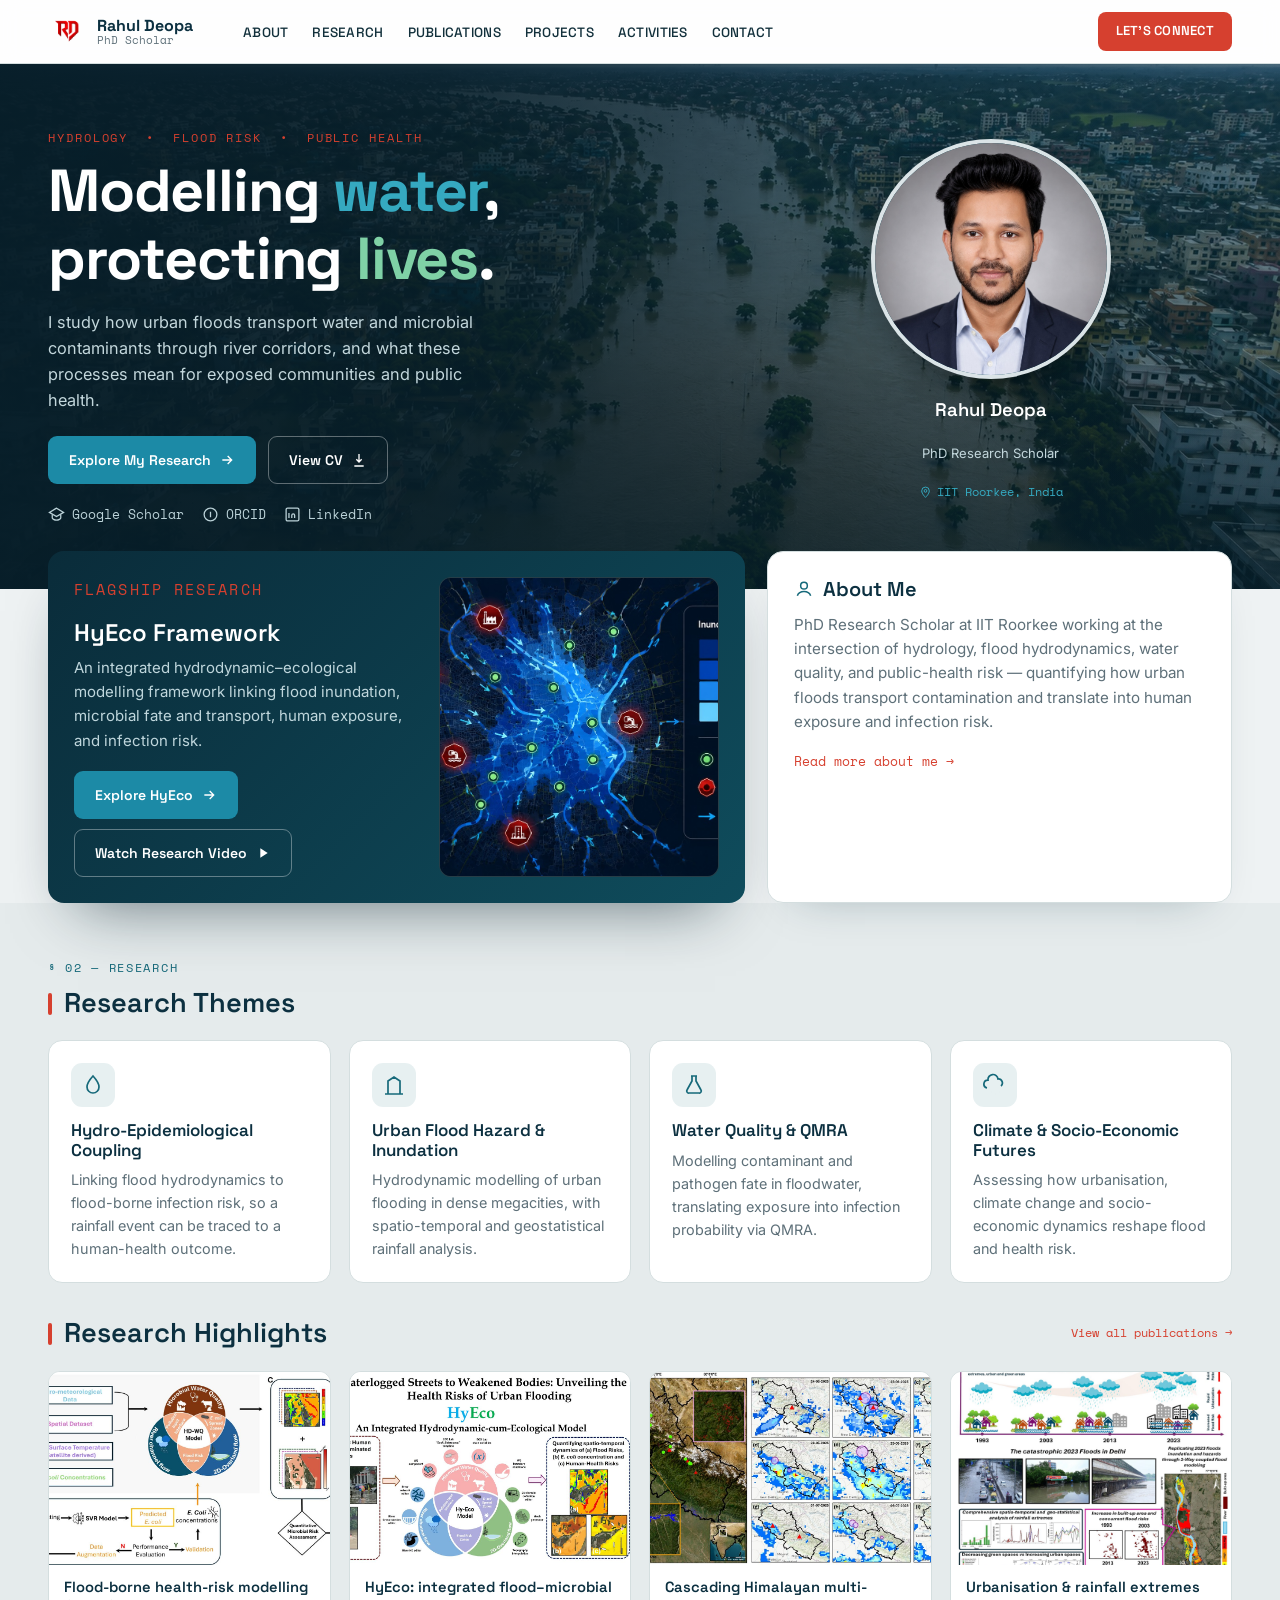
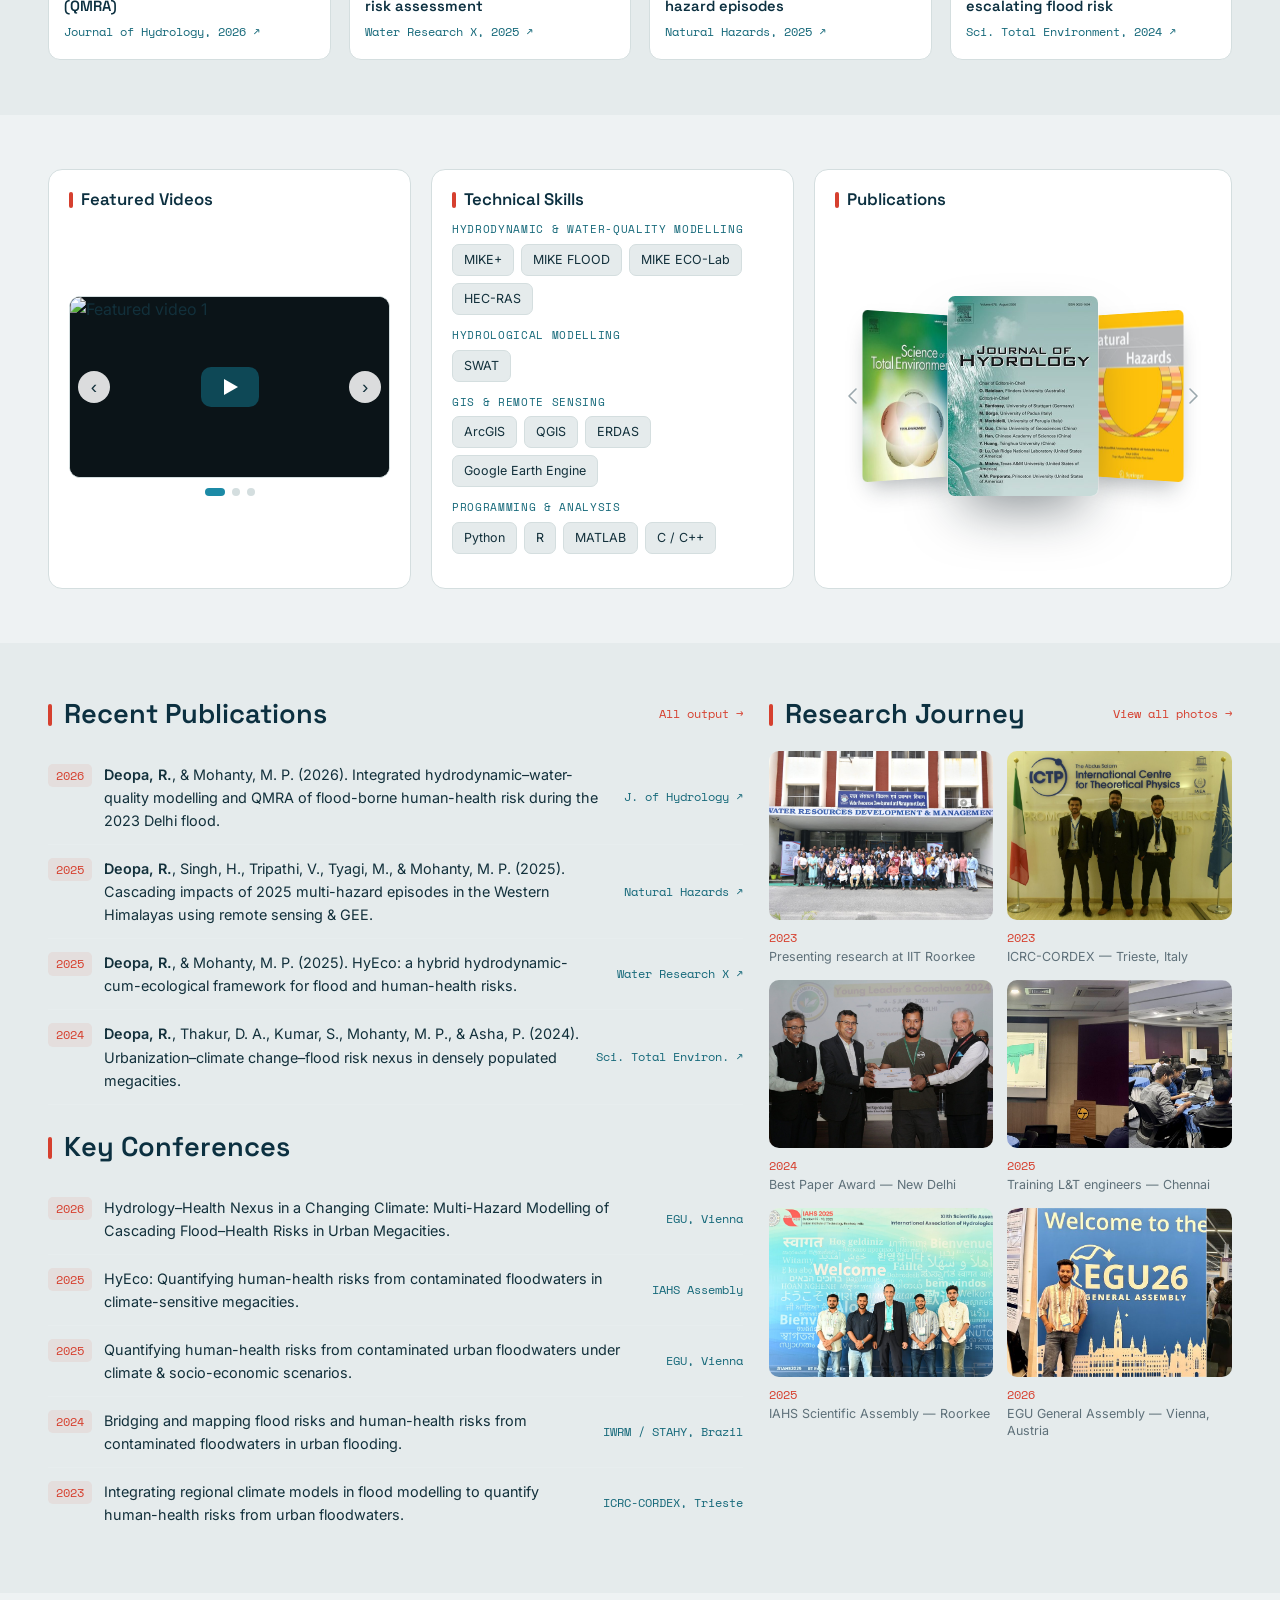
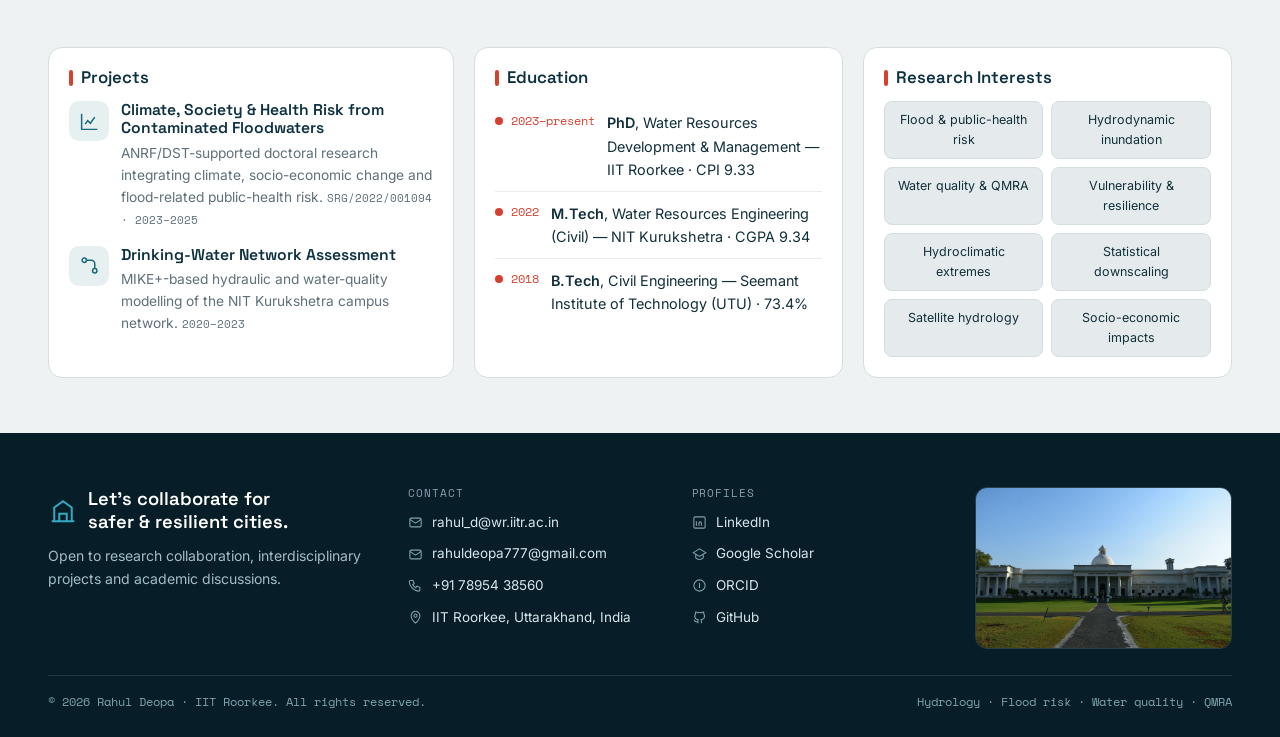
==== commit c01f8bbc: "Add files via upload" ====
--- a/index.html
+++ b/index.html
@@ -32,7 +32,7 @@
       <li><a href="#research">Research</a></li>
       <li><a href="#publications">Publications</a></li>
       <li><a href="#projects">Projects</a></li>
-      <li><a href="#journey">Activities</a></li>
+      <li><a href="gallery.html">Activities</a></li>
       <li><a href="#contact">Contact</a></li>
     </ul>
     <a class="connect" href="#contact">Let's Connect</a>
@@ -221,10 +221,18 @@
         <div class="rp"><span class="yr">2025</span><span class="d"><b>Deopa, R.</b>, Singh, H., Tripathi, V., Tyagi, M., &amp; Mohanty, M. P. (2025). Cascading impacts of 2025 multi-hazard episodes in the Western Himalayas using remote sensing &amp; GEE.</span><a class="v" href="https://doi.org/10.1007/s11069-025-07699-x" target="_blank" rel="noopener">Natural Hazards ↗</a></div>
         <div class="rp"><span class="yr">2025</span><span class="d"><b>Deopa, R.</b>, &amp; Mohanty, M. P. (2025). HyEco: a hybrid hydrodynamic-cum-ecological framework for flood and human-health risks.</span><a class="v" href="https://doi.org/10.1016/j.wroa.2025.100396" target="_blank" rel="noopener">Water Research X ↗</a></div>
         <div class="rp"><span class="yr">2024</span><span class="d"><b>Deopa, R.</b>, Thakur, D. A., Kumar, S., Mohanty, M. P., &amp; Asha, P. (2024). Urbanization–climate change–flood risk nexus in densely populated megacities.</span><a class="v" href="https://doi.org/10.1016/j.scitotenv.2024.175882" target="_blank" rel="noopener">Sci. Total Environ. ↗</a></div>
+
+        <div style="height:26px"></div>
+        <div class="tab"><h2>Key Conferences</h2></div>
+        <div class="rp"><span class="yr">2026</span><span class="d">Hydrology–Health Nexus in a Changing Climate: Multi-Hazard Modelling of Cascading Flood–Health Risks in Urban Megacities.</span><span class="v">EGU, Vienna</span></div>
+        <div class="rp"><span class="yr">2025</span><span class="d">HyEco: Quantifying human-health risks from contaminated floodwaters in climate-sensitive megacities.</span><span class="v">IAHS Assembly</span></div>
+        <div class="rp"><span class="yr">2025</span><span class="d">Quantifying human-health risks from contaminated urban floodwaters under climate &amp; socio-economic scenarios.</span><span class="v">EGU, Vienna</span></div>
+        <div class="rp"><span class="yr">2024</span><span class="d">Bridging and mapping flood risks and human-health risks from contaminated floodwaters in urban flooding.</span><span class="v">IWRM / STAHY, Brazil</span></div>
+        <div class="rp"><span class="yr">2023</span><span class="d">Integrating regional climate models in flood modelling to quantify human-health risks from urban floodwaters.</span><span class="v">ICRC-CORDEX, Trieste</span></div>
       </div>
 
       <div id="journey">
-        <div class="tab"><h2>Research Journey</h2></div>
+        <div class="tab"><h2>Research Journey</h2><a class="more" href="gallery.html">View all photos →</a></div>
         <div class="jrny">
           <div class="jtrack" id="jtrack">
             <div class="jslide"><div class="fr"><img src="assets/conferences/conf-01.jpg" alt="Presenting research at IIT Roorkee" loading="lazy" onerror="this.style.display='none';this.nextElementSibling.style.display='flex';"><div class="ph-fallback"><svg viewBox="0 0 24 24" fill="none" stroke="currentColor" stroke-width="1.6"><rect x="3" y="4" width="18" height="14" rx="2"/><path d="m3 14 5-4 4 3 4-4 5 4"/></svg>conf-01</div></div><div class="yr">2023</div><div class="cp">Presenting research at IIT Roorkee</div></div>
--- a/styles.css
+++ b/styles.css
@@ -12,7 +12,7 @@
   --mono:"Space Mono",ui-monospace,monospace;
   --disp:"Space Grotesk",system-ui,sans-serif;
   --body:"Inter",system-ui,sans-serif;
-  --wrap:1200px; --edge:clamp(1rem,4vw,2.5rem);
+  --wrap:1440px; --edge:clamp(1rem,4vw,3rem);
 }
 *{box-sizing:border-box;}
 html{scroll-behavior:smooth;scroll-padding-top:78px;}
@@ -56,8 +56,8 @@
 .hero-bg{position:absolute;inset:0;z-index:0;background:
    radial-gradient(120% 90% at 82% 20%,rgba(28,138,166,.35),transparent 60%),
    linear-gradient(120deg,#071E29 0%,#0A2E3D 48%,#0C3B4A 100%);}
-.hero-bg img{position:absolute;inset:0;width:100%;height:100%;object-fit:cover;opacity:.30;mix-blend-mode:luminosity;}
-.hero-bg::after{content:"";position:absolute;inset:0;background:linear-gradient(90deg,rgba(7,30,41,.94),rgba(7,30,41,.55) 55%,rgba(7,30,41,.30));}
+.hero-bg img{position:absolute;inset:0;width:100%;height:100%;object-fit:cover;opacity:.55;}
+.hero-bg::after{content:"";position:absolute;inset:0;background:linear-gradient(90deg,rgba(7,30,41,.97) 0%,rgba(7,30,41,.82) 34%,rgba(7,30,41,.42) 62%,rgba(7,30,41,.18) 100%),linear-gradient(0deg,rgba(7,30,41,.55),rgba(7,30,41,0) 45%);}
 .hero .wrap{position:relative;z-index:1;padding-block:clamp(2.4rem,6vw,4rem);}
 .hero-grid{display:grid;grid-template-columns:1.15fr .85fr;gap:clamp(1.5rem,4vw,3rem);align-items:center;}
 .hero .eyebrow{color:var(--red);letter-spacing:.16em;}
